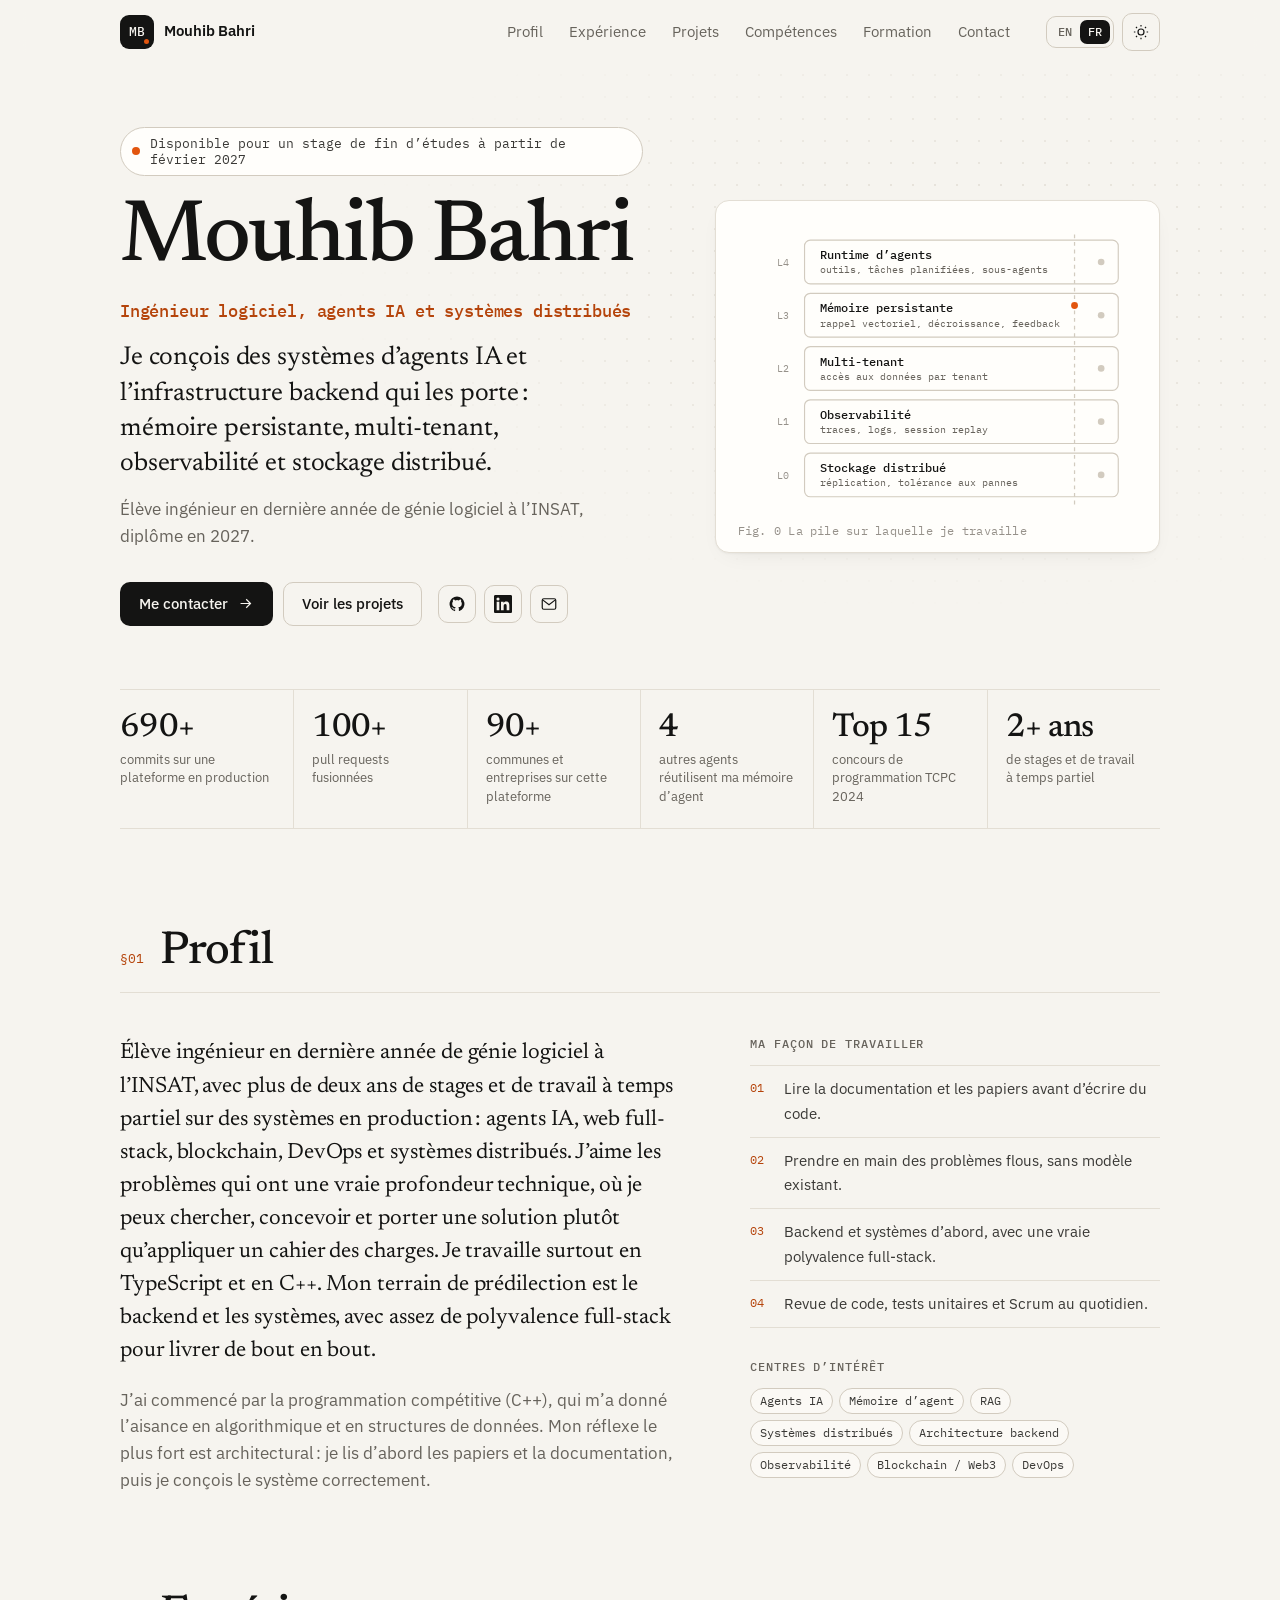
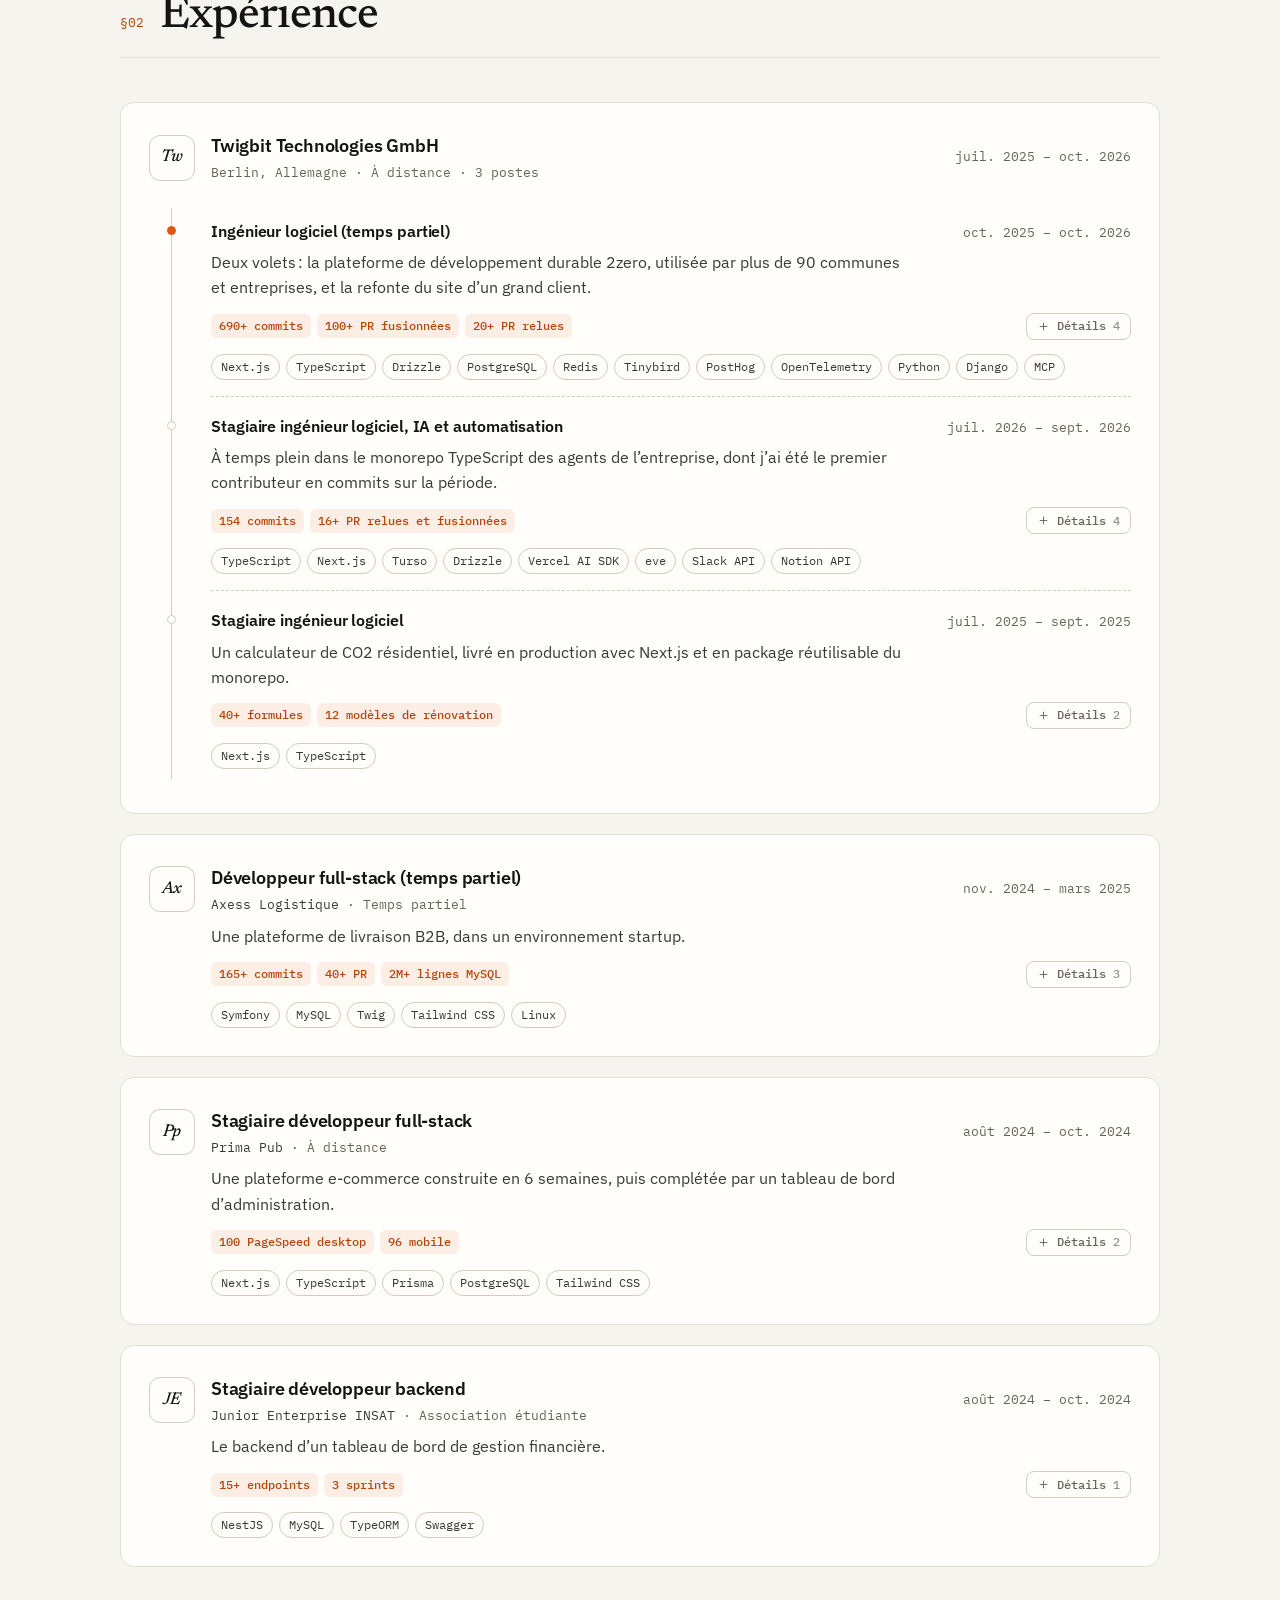
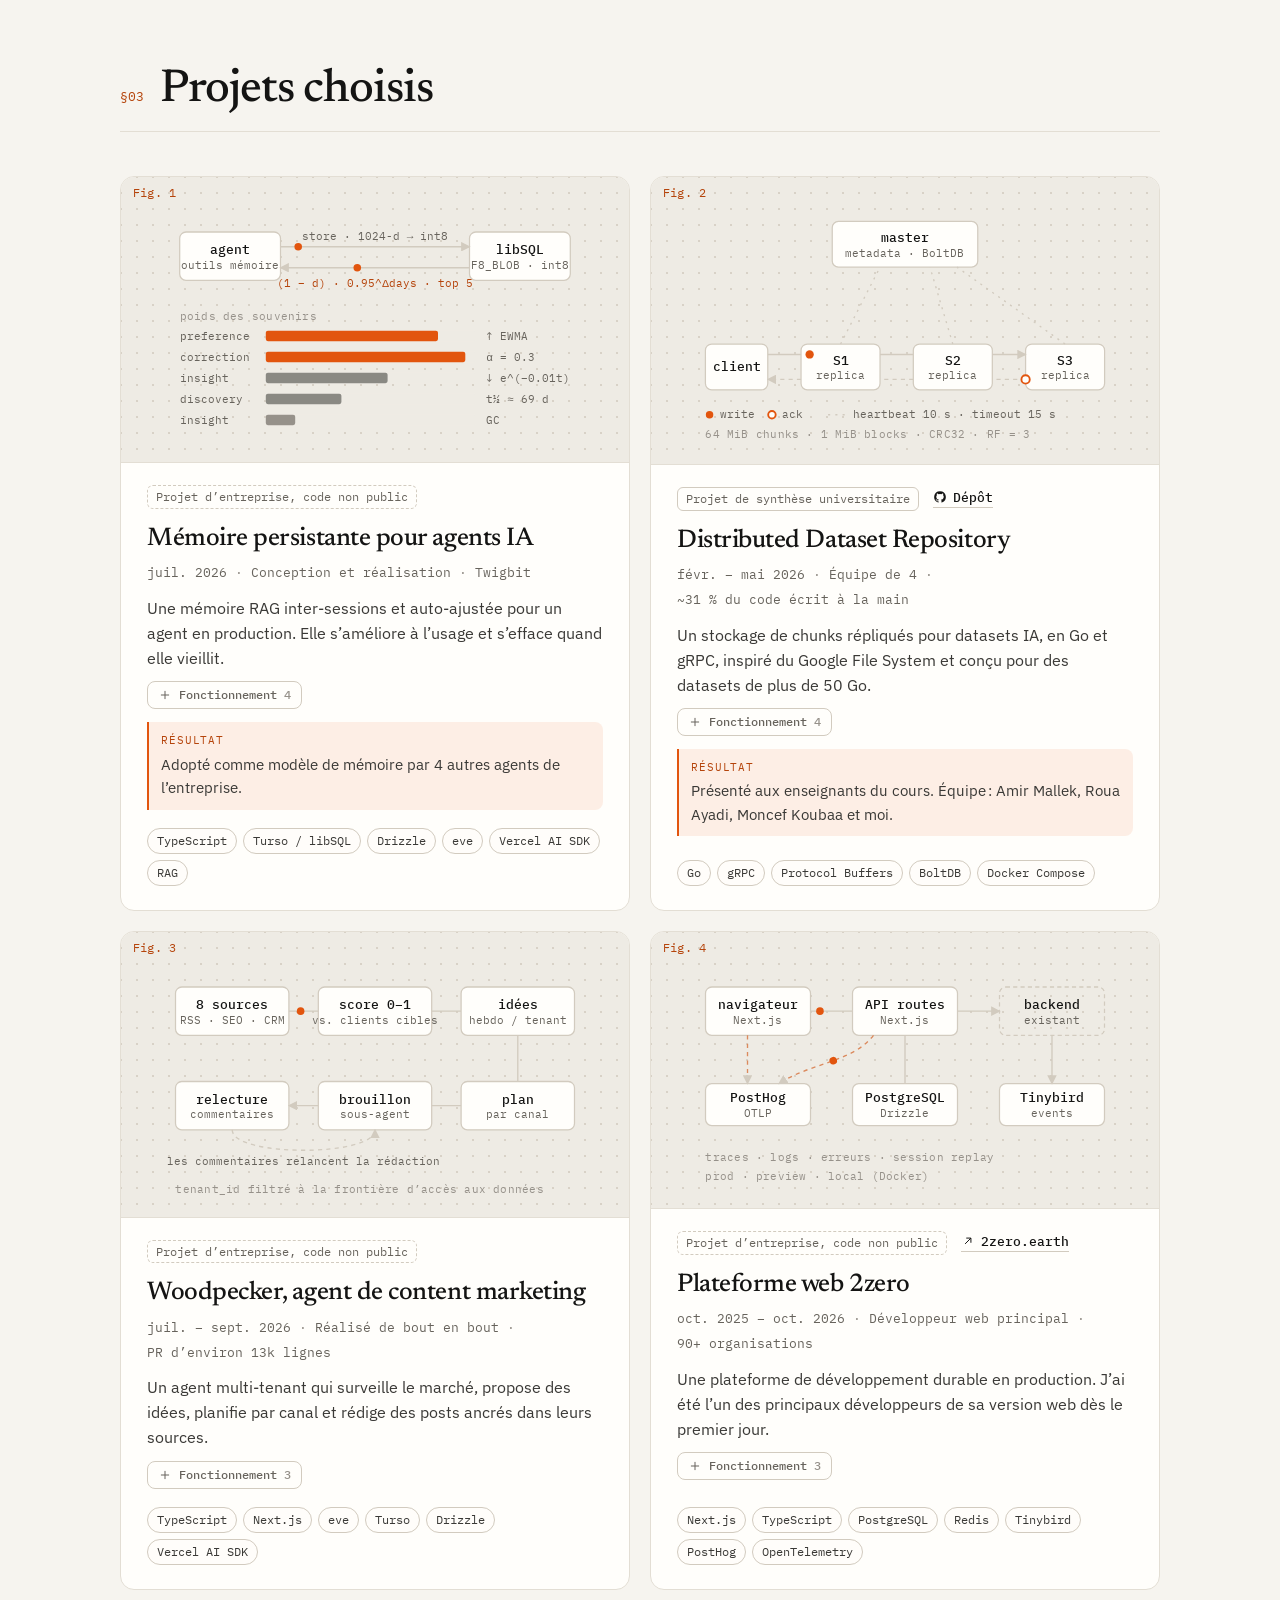
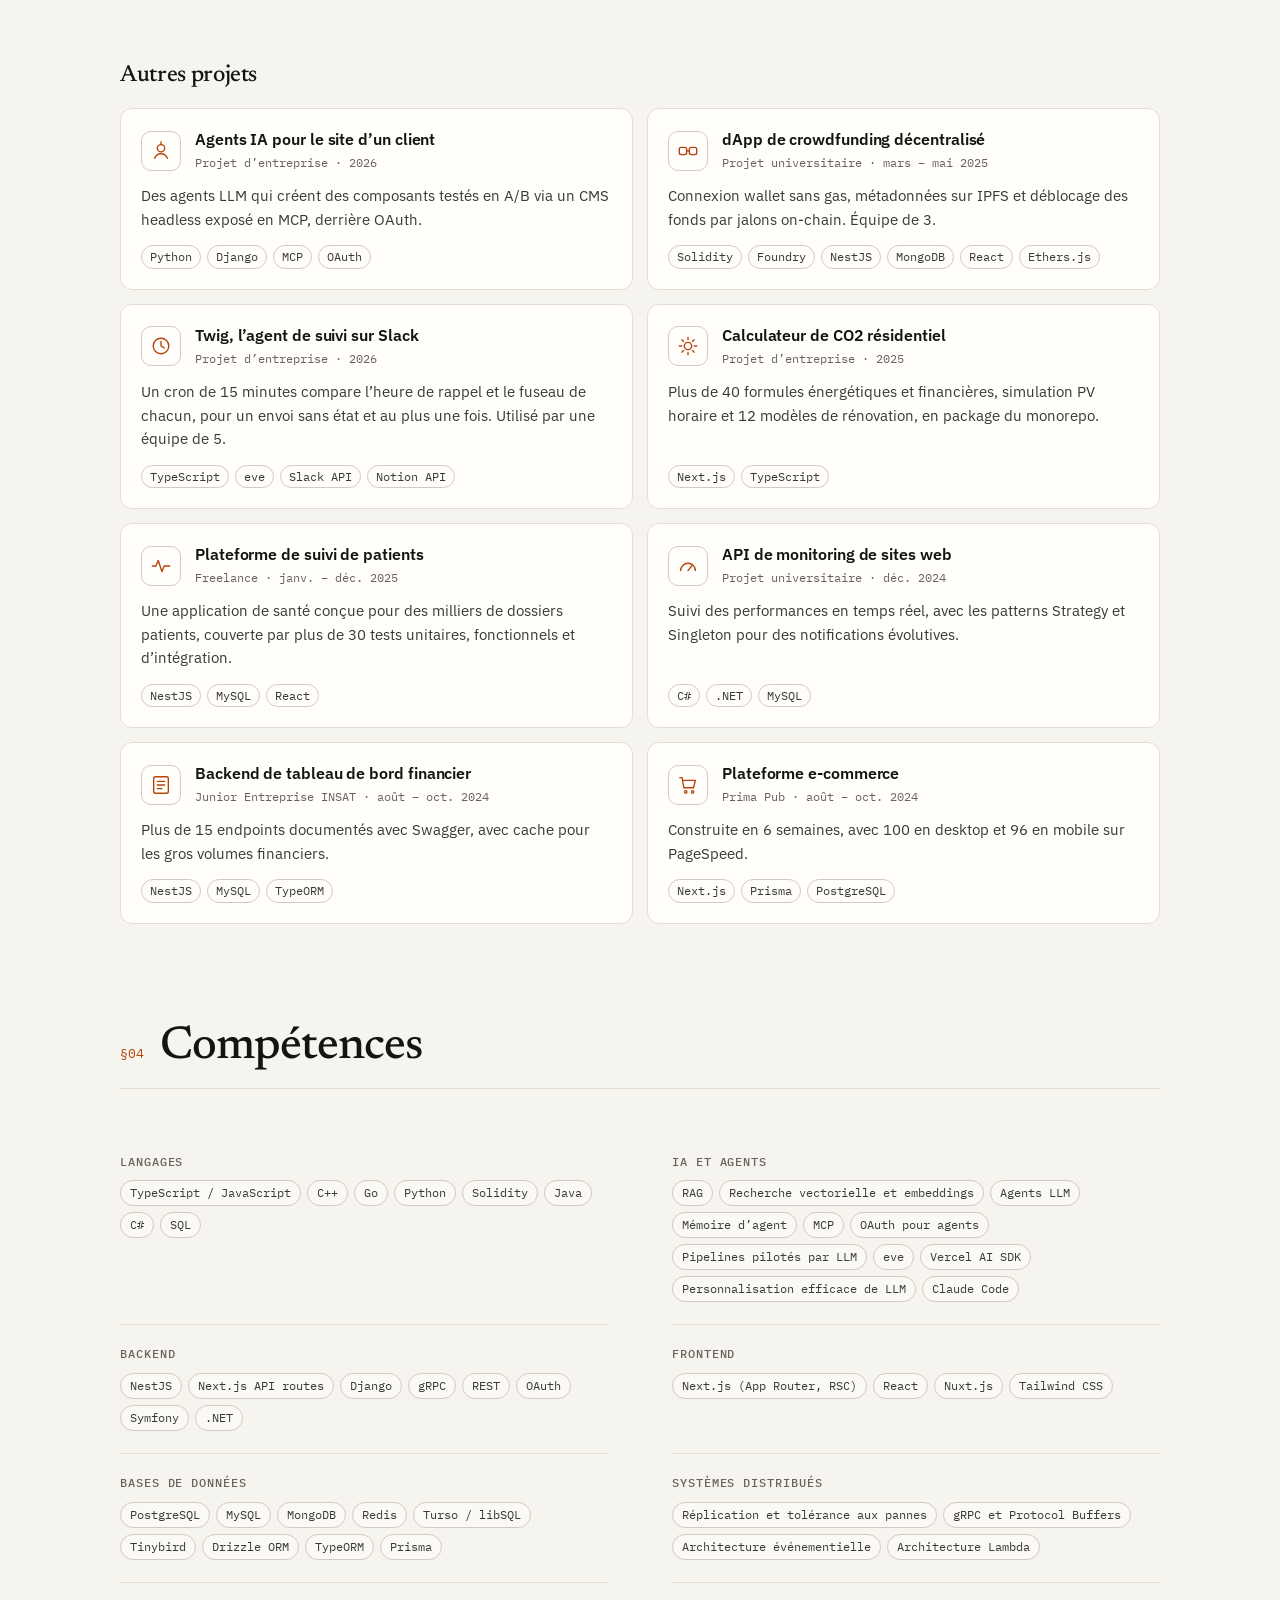
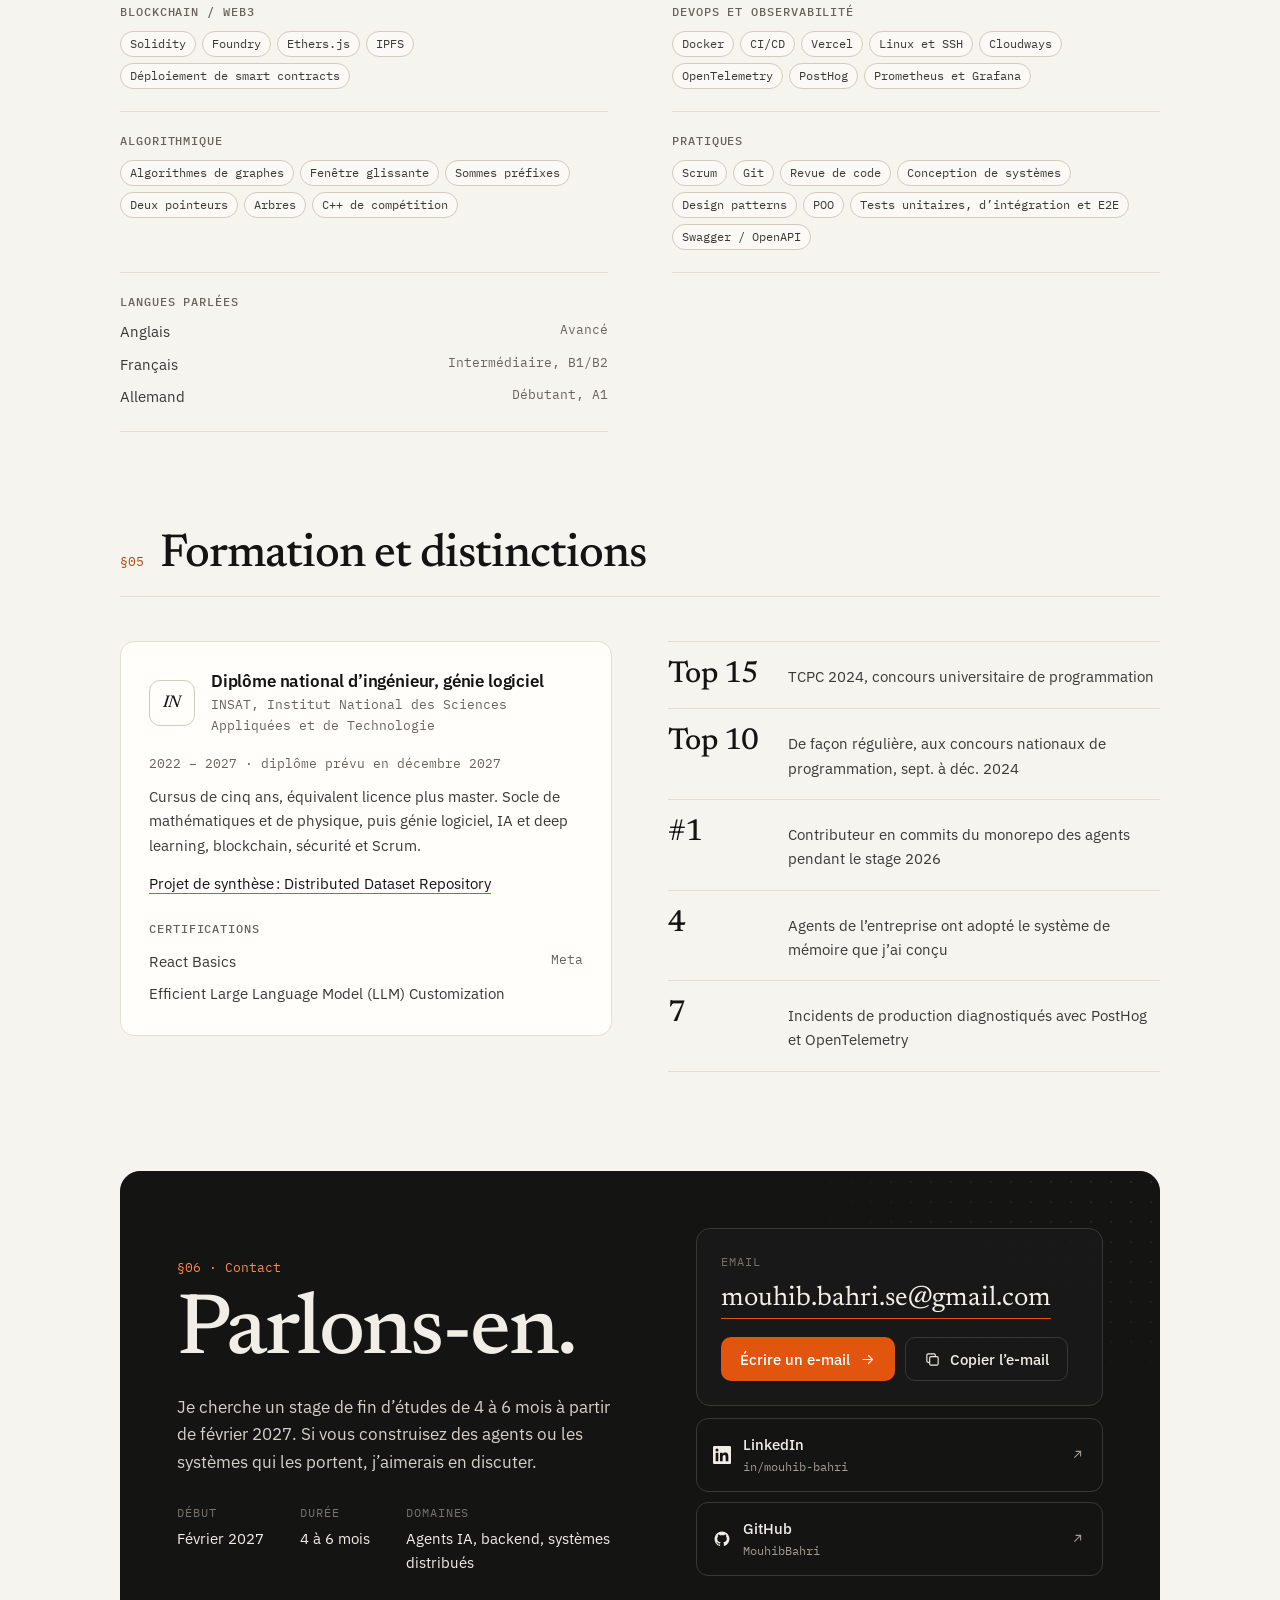
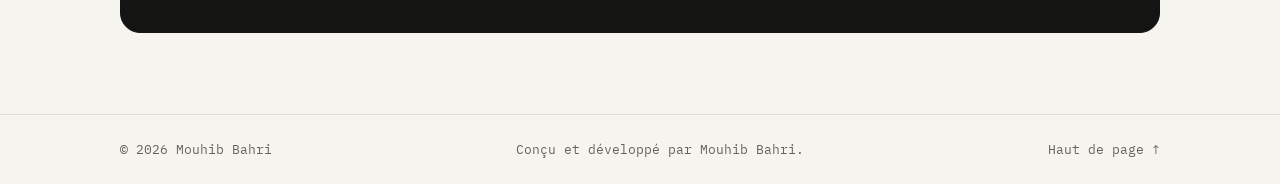
==== fr/index.html @ bc3b1f80 "Portfolio site: EN/FR, light/dark, project figures Co-Authored-By: Claude Opus 5.5 <noreply@anthropi" ====
<!doctype html>
<html lang="fr" data-theme="light">
<head>
<meta charset="utf-8">
<meta name="viewport" content="width=device-width, initial-scale=1">
<title>Mouhib Bahri | Ingénieur logiciel, agents IA et systèmes distribués</title>
<meta name="description" content="Ingénieur logiciel : je conçois des systèmes d’agents IA et l’infrastructure backend qui les porte, mémoire persistante, multi-tenant, observabilité et stockage distribué.">
<meta name="author" content="Mouhib Bahri">
<link rel="canonical" href="https://mouhibbahri.github.io/fr/">
<link rel="alternate" hreflang="en" href="https://mouhibbahri.github.io/">
<link rel="alternate" hreflang="fr" href="https://mouhibbahri.github.io/fr/">
<link rel="alternate" hreflang="x-default" href="https://mouhibbahri.github.io/">
<meta property="og:type" content="website">
<meta property="og:title" content="Mouhib Bahri | Ingénieur logiciel, agents IA et systèmes distribués">
<meta property="og:description" content="Ingénieur logiciel : je conçois des systèmes d’agents IA et l’infrastructure backend qui les porte, mémoire persistante, multi-tenant, observabilité et stockage distribué.">
<meta property="og:url" content="https://mouhibbahri.github.io/fr/">
<meta property="og:image" content="https://mouhibbahri.github.io/assets/img/og.png">
<meta property="og:locale" content="fr_FR">
<meta name="twitter:card" content="summary_large_image">
<meta name="theme-color" content="#f6f4ef" media="(prefers-color-scheme: light)">
<meta name="theme-color" content="#0e0e0d" media="(prefers-color-scheme: dark)">
<link rel="icon" href="../assets/img/favicon.svg" type="image/svg+xml">
<link rel="preload" href="../assets/fonts/newsreader-latin-wght-normal.woff2" as="font" type="font/woff2" crossorigin>
<link rel="preload" href="../assets/fonts/ibm-plex-sans-latin-wght-normal.woff2" as="font" type="font/woff2" crossorigin>
<script>
(function(){var d=document.documentElement,s=null;d.classList.add("js");try{s=localStorage.getItem("theme")}catch(e){}
d.dataset.theme=s||(matchMedia("(prefers-color-scheme: dark)").matches?"dark":"light");
var p=new URLSearchParams(location.search).get("palette");if(p)d.dataset.palette=p;

})();
</script>
<link rel="stylesheet" href="../assets/css/site.css">
<script type="application/ld+json">{"@context":"https://schema.org","@type":"Person","name":"Mouhib Bahri","jobTitle":"Ingénieur logiciel","url":"https://mouhibbahri.github.io/fr/","email":"mailto:mouhib.bahri.se@gmail.com","sameAs":["https://github.com/MouhibBahri","https://www.linkedin.com/in/mouhib-bahri"],"alumniOf":{"@type":"CollegeOrUniversity","name":"INSAT"}}</script>
</head>
<body>
<a class="skip" href="#main">Aller au contenu</a>
<div class="progress" aria-hidden="true"><span></span></div>
<header class="top">
  <div class="wrap top-in">
    <a class="brand" href="#top" aria-label="Mouhib Bahri"><span class="brand-mark">MB</span><span class="brand-name">Mouhib Bahri</span></a>
    <nav class="nav" aria-label="Navigation principale"><a href="#about" data-nav="about">Profil</a><a href="#experience" data-nav="experience">Expérience</a><a href="#projects" data-nav="projects">Projets</a><a href="#skills" data-nav="skills">Compétences</a><a href="#education" data-nav="education">Formation</a><a href="#contact" data-nav="contact">Contact</a></nav>
    <div class="controls">
      <div class="lang" role="group" aria-label="Langue">
        <a href="../"  data-lang="en" hreflang="en" lang="en">EN</a>
        <a href="./" aria-current="true" data-lang="fr" hreflang="fr" lang="fr">FR</a>
      </div>
      <button class="icon-btn theme" type="button" aria-label="Basculer entre thème clair et sombre"><svg viewBox="0 0 24 24" aria-hidden="true" fill="none" stroke="currentColor" stroke-width="1.6" class="i-sun"><circle cx="12" cy="12" r="4"/><path d="M12 2.5v2M12 19.5v2M2.5 12h2M19.5 12h2M5.3 5.3l1.4 1.4M17.3 17.3l1.4 1.4M5.3 18.7l1.4-1.4M17.3 6.7l1.4-1.4"/></svg><svg viewBox="0 0 24 24" aria-hidden="true" fill="none" stroke="currentColor" stroke-width="1.6" class="i-moon"><path d="M20 14.5A8 8 0 0 1 9.5 4a8 8 0 1 0 10.5 10.5z"/></svg></button>
      <button class="icon-btn menu-btn" type="button" aria-label="Menu" aria-expanded="false" aria-controls="sheet"><svg viewBox="0 0 24 24" aria-hidden="true" fill="none" stroke="currentColor" stroke-width="1.7"><path d="M4 8h16M4 16h16"/></svg></button>
    </div>
  </div>
  <nav class="sheet" id="sheet" aria-label="Navigation mobile" hidden><a href="#about" data-nav="about"><span>01</span>Profil</a><a href="#experience" data-nav="experience"><span>02</span>Expérience</a><a href="#projects" data-nav="projects"><span>03</span>Projets</a><a href="#skills" data-nav="skills"><span>04</span>Compétences</a><a href="#education" data-nav="education"><span>05</span>Formation</a><a href="#contact" data-nav="contact"><span>06</span>Contact</a></nav>
</header>
<nav class="rail" aria-label="Sections"><a href="#about" data-nav="about"><span>01</span>Profil</a><a href="#experience" data-nav="experience"><span>02</span>Expérience</a><a href="#projects" data-nav="projects"><span>03</span>Projets</a><a href="#skills" data-nav="skills"><span>04</span>Compétences</a><a href="#education" data-nav="education"><span>05</span>Formation</a><a href="#contact" data-nav="contact"><span>06</span>Contact</a></nav>
<main id="main">

  <section class="hero" id="top" aria-labelledby="hero-name">
    <div class="hero-grid wrap">
      <div class="hero-copy">
        <p class="status"><span class="pulse" aria-hidden="true"></span>Disponible pour un stage de fin d’études à partir de février 2027</p>
        <h1 id="hero-name">Mouhib Bahri</h1>
        <p class="hero-role">Ingénieur logiciel, agents IA et systèmes distribués</p>
        <p class="hero-pitch">Je conçois des systèmes d’agents IA et l’infrastructure backend qui les porte : mémoire persistante, multi-tenant, observabilité et stockage distribué.</p>
        <p class="hero-sub">Élève ingénieur en dernière année de génie logiciel à l’INSAT, diplôme en 2027.</p>
        <div class="hero-actions">
          <a class="btn btn-primary" href="#contact">Me contacter<svg viewBox="0 0 24 24" aria-hidden="true" fill="none" stroke="currentColor" stroke-width="1.7"><path d="M5 12h14M13 6l6 6-6 6"/></svg></a>
          <a class="btn btn-ghost" href="#projects">Voir les projets</a>
          <span class="hero-social">
            <a class="icon-btn" href="https://github.com/MouhibBahri" target="_blank" rel="noopener" aria-label="GitHub"><svg viewBox="0 0 24 24" aria-hidden="true"><path fill="currentColor" d="M12 2a10 10 0 0 0-3.16 19.49c.5.09.68-.22.68-.48v-1.7c-2.78.6-3.37-1.34-3.37-1.34-.46-1.16-1.11-1.47-1.11-1.47-.91-.62.07-.6.07-.6 1 .07 1.53 1.03 1.53 1.03.9 1.52 2.34 1.08 2.91.83.09-.65.35-1.09.63-1.34-2.22-.25-4.55-1.11-4.55-4.94 0-1.09.39-1.98 1.03-2.68-.1-.25-.45-1.27.1-2.65 0 0 .84-.27 2.75 1.02a9.5 9.5 0 0 1 5 0c1.91-1.29 2.75-1.02 2.75-1.02.55 1.38.2 2.4.1 2.65.64.7 1.03 1.59 1.03 2.68 0 3.84-2.34 4.68-4.57 4.93.36.31.68.92.68 1.85v2.74c0 .27.18.58.69.48A10 10 0 0 0 12 2z"/></svg></a>
            <a class="icon-btn" href="https://www.linkedin.com/in/mouhib-bahri" target="_blank" rel="noopener" aria-label="LinkedIn"><svg viewBox="0 0 24 24" aria-hidden="true"><path fill="currentColor" d="M20.45 20.45h-3.56v-5.57c0-1.33-.02-3.04-1.85-3.04-1.85 0-2.14 1.45-2.14 2.94v5.67H9.34V9h3.42v1.56h.05c.48-.9 1.64-1.85 3.37-1.85 3.6 0 4.27 2.37 4.27 5.46v6.28zM5.34 7.43a2.06 2.06 0 1 1 0-4.13 2.06 2.06 0 0 1 0 4.13zM7.12 20.45H3.56V9h3.56v11.45zM22.22 0H1.77C.79 0 0 .77 0 1.73v20.54C0 23.23.79 24 1.77 24h20.45c.98 0 1.78-.77 1.78-1.73V1.73C24 .77 23.2 0 22.22 0z"/></svg></a>
            <a class="icon-btn" href="mailto:mouhib.bahri.se@gmail.com" aria-label="Email"><svg viewBox="0 0 24 24" aria-hidden="true" fill="none" stroke="currentColor" stroke-width="1.6"><rect x="3" y="5" width="18" height="14" rx="2"/><path d="m3.5 6.5 8.5 6.5 8.5-6.5"/></svg></a>
          </span>
        </div>
      </div>
      <figure class="hero-fig fig-card">
        <svg class="fx" viewBox="0 0 420 304" role="img" aria-label="Fig. 0  La pile sur laquelle je travaille" xmlns="http://www.w3.org/2000/svg"><defs><marker id="ah" viewBox="0 0 8 8" refX="7" refY="4" markerWidth="7" markerHeight="7" orient="auto-start-reverse"><path d="M0 0 8 4 0 8z" class="fx-arrowhead"/></marker></defs><g class="fx-layer" style="--i:0"><rect x="70" y="18" width="330" height="46" rx="6"/><text class="fx-idx" x="54" y="45" text-anchor="end">L4</text><text class="fx-label fx-left" x="86" y="38">Runtime d’agents</text><text class="fx-sub fx-left" x="86" y="53">outils, tâches planifiées, sous-agents</text><circle class="fx-led" cx="382" cy="41" r="3.5"/></g><g class="fx-layer" style="--i:1"><rect x="70" y="74" width="330" height="46" rx="6"/><text class="fx-idx" x="54" y="101" text-anchor="end">L3</text><text class="fx-label fx-left" x="86" y="94">Mémoire persistante</text><text class="fx-sub fx-left" x="86" y="109">rappel vectoriel, décroissance, feedback</text><circle class="fx-led" cx="382" cy="97" r="3.5"/></g><g class="fx-layer" style="--i:2"><rect x="70" y="130" width="330" height="46" rx="6"/><text class="fx-idx" x="54" y="157" text-anchor="end">L2</text><text class="fx-label fx-left" x="86" y="150">Multi-tenant</text><text class="fx-sub fx-left" x="86" y="165">accès aux données par tenant</text><circle class="fx-led" cx="382" cy="153" r="3.5"/></g><g class="fx-layer" style="--i:3"><rect x="70" y="186" width="330" height="46" rx="6"/><text class="fx-idx" x="54" y="213" text-anchor="end">L1</text><text class="fx-label fx-left" x="86" y="206">Observabilité</text><text class="fx-sub fx-left" x="86" y="221">traces, logs, session replay</text><circle class="fx-led" cx="382" cy="209" r="3.5"/></g><g class="fx-layer" style="--i:4"><rect x="70" y="242" width="330" height="46" rx="6"/><text class="fx-idx" x="54" y="269" text-anchor="end">L0</text><text class="fx-label fx-left" x="86" y="262">Stockage distribué</text><text class="fx-sub fx-left" x="86" y="277">réplication, tolérance aux pannes</text><circle class="fx-led" cx="382" cy="265" r="3.5"/></g><path id="hspine" d="M354 12 V 296" class="fx-wire fx-dash"/><circle r="3.6" class="fx-dot"><animateMotion dur="5s" begin="0s" repeatCount="indefinite" rotate="auto"><mpath href="#hspine"/></animateMotion></circle></svg>
        <figcaption>Fig. 0  La pile sur laquelle je travaille</figcaption>
      </figure>
    </div>
    <div class="wrap"><dl class="stats"><div class="stat"><dt>commits sur une plateforme en production</dt><dd>690+</dd></div><div class="stat"><dt>pull requests fusionnées</dt><dd>100+</dd></div><div class="stat"><dt>communes et entreprises sur cette plateforme</dt><dd>90+</dd></div><div class="stat"><dt>autres agents réutilisent ma mémoire d’agent</dt><dd>4</dd></div><div class="stat"><dt>concours de programmation TCPC 2024</dt><dd>Top 15</dd></div><div class="stat"><dt>de stages et de travail à temps partiel</dt><dd>2+ ans</dd></div></dl></div>
  </section>

  <section class="section" id="about" aria-labelledby="about-title">
    <div class="wrap">
      <header class="sec-head"><span class="sec-n">§01</span><h2 id="about-title">Profil</h2></header>
      <div class="about-grid">
        <div class="about-text reveal">
          <p class="lead">Élève ingénieur en dernière année de génie logiciel à l’INSAT, avec plus de deux ans de stages et de travail à temps partiel sur des systèmes en production : agents IA, web full-stack, blockchain, DevOps et systèmes distribués. J’aime les problèmes qui ont une vraie profondeur technique, où je peux chercher, concevoir et porter une solution plutôt qu’appliquer un cahier des charges. Je travaille surtout en TypeScript et en C++. Mon terrain de prédilection est le backend et les systèmes, avec assez de polyvalence full-stack pour livrer de bout en bout.</p>
          <p>J’ai commencé par la programmation compétitive (C++), qui m’a donné l’aisance en algorithmique et en structures de données. Mon réflexe le plus fort est architectural : je lis d’abord les papiers et la documentation, puis je conçois le système correctement.</p>
        </div>
        <aside class="about-side reveal">
          <h3 class="mini-title">Ma façon de travailler</h3>
          <ol class="work-list"><li><span>01</span>Lire la documentation et les papiers avant d’écrire du code.</li><li><span>02</span>Prendre en main des problèmes flous, sans modèle existant.</li><li><span>03</span>Backend et systèmes d’abord, avec une vraie polyvalence full-stack.</li><li><span>04</span>Revue de code, tests unitaires et Scrum au quotidien.</li></ol>
          <h3 class="mini-title">Centres d’intérêt</h3>
          <ul class="tags"><li>Agents IA</li><li>Mémoire d’agent</li><li>RAG</li><li>Systèmes distribués</li><li>Architecture backend</li><li>Observabilité</li><li>Blockchain / Web3</li><li>DevOps</li></ul>
        </aside>
      </div>
    </div>
  </section>

  <section class="section" id="experience" aria-labelledby="experience-title">
    <div class="wrap">
      <header class="sec-head"><span class="sec-n">§02</span><h2 id="experience-title">Expérience</h2></header>
      <div class="orgs">
        <article class="org reveal">
          <header class="org-head">
            <span class="logo" aria-hidden="true">Tw</span>
            <div class="org-id">
              <h3>Twigbit Technologies GmbH</h3>
              <p class="mono">Berlin, Allemagne · À distance · 3 postes</p>
            </div>
            <span class="mono org-span">juil. 2025 – oct. 2026</span>
          </header>
          <ol class="roles">
            <li class="role">
              <div class="role-head"><h4>Ingénieur logiciel (temps partiel)</h4><span class="mono dates">oct. 2025 – oct. 2026</span></div>
              
      <p class="role-sum">Deux volets : la plateforme de développement durable 2zero, utilisée par plus de 90 communes et entreprises, et la refonte du site d’un grand client.</p>
      <div class="role-row">
        <ul class="metrics"><li>690+ commits</li><li>100+ PR fusionnées</li><li>20+ PR relues</li></ul>
        <button class="toggle" type="button" aria-expanded="false" aria-controls="hl-fr-1" hidden><svg viewBox="0 0 24 24" aria-hidden="true" fill="none" stroke="currentColor" stroke-width="1.7" class="i-plus"><path d="M12 5v14M5 12h14"/></svg><span>Détails</span><span class="count">4</span></button>
      </div>
      <ul class="points" id="hl-fr-1"><li>Développé plus de 10 pages et 50 fonctionnalités de l’application web 2zero, de l’interface aux routes API Next.js qui adaptent le backend existant.</li><li>Conçu l’authentification OTP : jetons d’accès et de rafraîchissement, vérification d’e-mail, limitation de débit sur Redis.</li><li>Mené l’intégration PostHog et OpenTelemetry, puis diagnostiqué 7 incidents de production grâce aux traces et au session replay.</li><li>Dans l’équipe de refonte, développé des agents LLM qui permettent au marketing du client de créer des composants à partir d’un prompt, via un CMS headless exposé en MCP avec OAuth.</li></ul>
      <ul class="tags"><li>Next.js</li><li>TypeScript</li><li>Drizzle</li><li>PostgreSQL</li><li>Redis</li><li>Tinybird</li><li>PostHog</li><li>OpenTelemetry</li><li>Python</li><li>Django</li><li>MCP</li></ul>
            </li>
            <li class="role">
              <div class="role-head"><h4>Stagiaire ingénieur logiciel, IA et automatisation</h4><span class="mono dates">juil. 2026 – sept. 2026</span></div>
              
      <p class="role-sum">À temps plein dans le monorepo TypeScript des agents de l’entreprise, dont j’ai été le premier contributeur en commits sur la période.</p>
      <div class="role-row">
        <ul class="metrics"><li>154 commits</li><li>16+ PR relues et fusionnées</li></ul>
        <button class="toggle" type="button" aria-expanded="false" aria-controls="hl-fr-2" hidden><svg viewBox="0 0 24 24" aria-hidden="true" fill="none" stroke="currentColor" stroke-width="1.7" class="i-plus"><path d="M12 5v14M5 12h14"/></svg><span>Détails</span><span class="count">4</span></button>
      </div>
      <ul class="points" id="hl-fr-2"><li>Conçu le système de mémoire persistante des agents, adopté ensuite par 4 autres agents.</li><li>Développé Woodpecker, un agent multi-tenant de content marketing, à partir d’un dossier vide.</li><li>Livré Twig, un agent Slack qui collecte le compte rendu quotidien de chaque membre de l’équipe dans Notion.</li><li>Développé des packages partagés : connexion par OTP e-mail avec Argon2id, e-mails transactionnels, type de colonne vectorielle.</li></ul>
      <ul class="tags"><li>TypeScript</li><li>Next.js</li><li>Turso</li><li>Drizzle</li><li>Vercel AI SDK</li><li>eve</li><li>Slack API</li><li>Notion API</li></ul>
            </li>
            <li class="role">
              <div class="role-head"><h4>Stagiaire ingénieur logiciel</h4><span class="mono dates">juil. 2025 – sept. 2025</span></div>
              
      <p class="role-sum">Un calculateur de CO2 résidentiel, livré en production avec Next.js et en package réutilisable du monorepo.</p>
      <div class="role-row">
        <ul class="metrics"><li>40+ formules</li><li>12 modèles de rénovation</li></ul>
        <button class="toggle" type="button" aria-expanded="false" aria-controls="hl-fr-3" hidden><svg viewBox="0 0 24 24" aria-hidden="true" fill="none" stroke="currentColor" stroke-width="1.7" class="i-plus"><path d="M12 5v14M5 12h14"/></svg><span>Détails</span><span class="count">2</span></button>
      </div>
      <ul class="points" id="hl-fr-3"><li>Recherché et modélisé des formules énergétiques et financières : dimensionnement CVC, simulation PV horaire sur données PVGIS, ROI et retour sur investissement.</li><li>Construit des modèles de rénovation avec analyse coûts-bénéfices et plans d’amortissement, des panneaux solaires à l’isolation.</li></ul>
      <ul class="tags"><li>Next.js</li><li>TypeScript</li></ul>
            </li></ol>
        </article>
        <article class="org single reveal">
          <header class="org-head">
            <span class="logo" aria-hidden="true">Ax</span>
            <div class="org-id">
              <h3>Développeur full-stack (temps partiel)</h3>
              <p class="mono"><span class="org-name">Axess Logistique</span> · Temps partiel</p>
            </div>
            <span class="mono org-span">nov. 2024 – mars 2025</span>
          </header>
          <div class="single-body">
      <p class="role-sum">Une plateforme de livraison B2B, dans un environnement startup.</p>
      <div class="role-row">
        <ul class="metrics"><li>165+ commits</li><li>40+ PR</li><li>2M+ lignes MySQL</li></ul>
        <button class="toggle" type="button" aria-expanded="false" aria-controls="hl-fr-4" hidden><svg viewBox="0 0 24 24" aria-hidden="true" fill="none" stroke="currentColor" stroke-width="1.7" class="i-plus"><path d="M12 5v14M5 12h14"/></svg><span>Détails</span><span class="count">3</span></button>
      </div>
      <ul class="points" id="hl-fr-4"><li>Refactoré du code Symfony historique pour les performances et administré les bases MySQL.</li><li>Travaillé directement avec plus de 10 utilisateurs métier, des chefs à la finance, sur les besoins et les correctifs.</li><li>Maintenu les serveurs Cloudways en SSH, avec un serveur de test avant chaque mise en production.</li></ul>
      <ul class="tags"><li>Symfony</li><li>MySQL</li><li>Twig</li><li>Tailwind CSS</li><li>Linux</li></ul></div>
        </article>
        <article class="org single reveal">
          <header class="org-head">
            <span class="logo" aria-hidden="true">Pp</span>
            <div class="org-id">
              <h3>Stagiaire développeur full-stack</h3>
              <p class="mono"><span class="org-name">Prima Pub</span> · À distance</p>
            </div>
            <span class="mono org-span">août 2024 – oct. 2024</span>
          </header>
          <div class="single-body">
      <p class="role-sum">Une plateforme e-commerce construite en 6 semaines, puis complétée par un tableau de bord d’administration.</p>
      <div class="role-row">
        <ul class="metrics"><li>100 PageSpeed desktop</li><li>96 mobile</li></ul>
        <button class="toggle" type="button" aria-expanded="false" aria-controls="hl-fr-5" hidden><svg viewBox="0 0 24 24" aria-hidden="true" fill="none" stroke="currentColor" stroke-width="1.7" class="i-plus"><path d="M12 5v14M5 12h14"/></svg><span>Détails</span><span class="count">2</span></button>
      </div>
      <ul class="points" id="hl-fr-5"><li>Rendu serveur et génération statique incrémentale : 92 en SEO, 92 en accessibilité, 100 en bonnes pratiques.</li><li>NextAuth.js avec contrôle d’accès par rôle basé sur JWT.</li></ul>
      <ul class="tags"><li>Next.js</li><li>TypeScript</li><li>Prisma</li><li>PostgreSQL</li><li>Tailwind CSS</li></ul></div>
        </article>
        <article class="org single reveal">
          <header class="org-head">
            <span class="logo" aria-hidden="true">JE</span>
            <div class="org-id">
              <h3>Stagiaire développeur backend</h3>
              <p class="mono"><span class="org-name">Junior Enterprise INSAT</span> · Association étudiante</p>
            </div>
            <span class="mono org-span">août 2024 – oct. 2024</span>
          </header>
          <div class="single-body">
      <p class="role-sum">Le backend d’un tableau de bord de gestion financière.</p>
      <div class="role-row">
        <ul class="metrics"><li>15+ endpoints</li><li>3 sprints</li></ul>
        <button class="toggle" type="button" aria-expanded="false" aria-controls="hl-fr-6" hidden><svg viewBox="0 0 24 24" aria-hidden="true" fill="none" stroke="currentColor" stroke-width="1.7" class="i-plus"><path d="M12 5v14M5 12h14"/></svg><span>Détails</span><span class="count">1</span></button>
      </div>
      <ul class="points" id="hl-fr-6"><li>Conçu l’API avec DTO et validation, documentée avec Swagger, avec mise en cache des gros volumes financiers.</li></ul>
      <ul class="tags"><li>NestJS</li><li>MySQL</li><li>TypeORM</li><li>Swagger</li></ul></div>
        </article></div>
    </div>
  </section>

  <section class="section" id="projects" aria-labelledby="projects-title">
    <div class="wrap">
      <header class="sec-head"><span class="sec-n">§03</span><h2 id="projects-title">Projets choisis</h2></header>
      <div class="cards">
    <article class="card reveal" id="p-memory">
      <figure class="card-fig">
        <svg class="fx" viewBox="0 0 400 222" role="img" aria-label="Mémoire persistante pour agents IA" xmlns="http://www.w3.org/2000/svg"><defs><marker id="ah" viewBox="0 0 8 8" refX="7" refY="4" markerWidth="7" markerHeight="7" orient="auto-start-reverse"><path d="M0 0 8 4 0 8z" class="fx-arrowhead"/></marker></defs><g class="fx-node "><rect x="14" y="20" width="96" height="46" rx="6"/><text class="fx-label" x="62" y="41" text-anchor="middle">agent</text><text class="fx-sub" x="62" y="55" text-anchor="middle">outils mémoire</text></g><g class="fx-node "><rect x="290" y="20" width="96" height="46" rx="6"/><text class="fx-label" x="338" y="41" text-anchor="middle">libSQL</text><text class="fx-sub" x="338" y="55" text-anchor="middle">F8_BLOB · int8</text></g><path id="mw" d="M110 34 H290" class="fx-wire" marker-end="url(#ah)"/><text class="fx-sub" x="200" y="28" text-anchor="middle">store · 1024-d → int8</text><path id="mr" d="M290 54 H110" class="fx-wire" marker-end="url(#ah)"/><text class="fx-sub fx-accent-text" x="200" y="72" text-anchor="middle">(1 − d) · 0.95^Δdays · top 5</text><circle r="3.6" class="fx-dot"><animateMotion dur="3.2s" begin="0s" repeatCount="indefinite" rotate="auto"><mpath href="#mw"/></animateMotion></circle><circle r="3.6" class="fx-dot"><animateMotion dur="3.2s" begin="-1.6s" repeatCount="indefinite" rotate="auto"><mpath href="#mr"/></animateMotion></circle><text class="fx-cap" x="14" y="104">poids des souvenirs</text><text class="fx-sub fx-left" x="14" y="123">preference</text><rect class="fx-track" x="96" y="114" width="200" height="10" rx="2"/><rect class="fx-bar fx-bar-up" x="96" y="114" width="164" height="10" rx="2"/><text class="fx-sub fx-left" x="14" y="143">correction</text><rect class="fx-track" x="96" y="134" width="200" height="10" rx="2"/><rect class="fx-bar fx-bar-up" x="96" y="134" width="190" height="10" rx="2"/><text class="fx-sub fx-left" x="14" y="163">insight</text><rect class="fx-track" x="96" y="154" width="200" height="10" rx="2"/><rect class="fx-bar fx-bar-down" x="96" y="154" width="115.99999999999999" height="10" rx="2"/><text class="fx-sub fx-left" x="14" y="183">discovery</text><rect class="fx-track" x="96" y="174" width="200" height="10" rx="2"/><rect class="fx-bar fx-bar-down" x="96" y="174" width="72" height="10" rx="2"/><text class="fx-sub fx-left" x="14" y="203">insight</text><rect class="fx-track" x="96" y="194" width="200" height="10" rx="2"/><rect class="fx-bar fx-bar-gc" x="96" y="194" width="28.000000000000004" height="10" rx="2"/><text class="fx-sub fx-left" x="306" y="123">↑ EWMA</text><text class="fx-sub fx-left" x="306" y="143">α = 0.3</text><text class="fx-sub fx-left" x="306" y="163">↓ e^(−0.01t)</text><text class="fx-sub fx-left" x="306" y="183">t½ ≈ 69 d</text><text class="fx-sub fx-left" x="306" y="203">GC</text></svg>
        <figcaption><span>Fig. 1</span></figcaption>
      </figure>
      <div class="card-body">
        <div class="card-top">
          <span class="badge">Projet d’entreprise, code non public</span>
          
        </div>
        <h3>Mémoire persistante pour agents IA</h3>
        <p class="meta mono">juil. 2026<span aria-hidden="true">·</span>Conception et réalisation<span aria-hidden="true">·</span>Twigbit</p>
        <p class="card-line">Une mémoire RAG inter-sessions et auto-ajustée pour un agent en production. Elle s’améliore à l’usage et s’efface quand elle vieillit.</p>
        <details class="more">
          <summary><svg viewBox="0 0 24 24" aria-hidden="true" fill="none" stroke="currentColor" stroke-width="1.7" class="i-plus"><path d="M12 5v14M5 12h14"/></svg><span>Fonctionnement</span><span class="count">4</span></summary>
          <ul class="points"><li>Embeddings de 1024 dimensions, quantifiés en int8 dans des colonnes libSQL F8_BLOB via un type Drizzle sur mesure.</li><li>Classement par (1 − d) × 0,95^jours, plus injection automatique des meilleurs souvenirs en début de session.</li><li>Poids ajustés par le feedback de l’agent (EWMA, α = 0,3) et décroissance nocturne, demi-vie d’environ 69 jours.</li><li>Nettoyage nocturne, et les souvenirs rappelés sont traités comme des données, jamais comme des commandes.</li></ul>
        </details>
        <p class="result"><span class="mono">Résultat</span>Adopté comme modèle de mémoire par 4 autres agents de l’entreprise.</p>
        <ul class="tags"><li>TypeScript</li><li>Turso / libSQL</li><li>Drizzle</li><li>eve</li><li>Vercel AI SDK</li><li>RAG</li></ul>
      </div>
    </article>
    <article class="card reveal" id="p-ddr">
      <figure class="card-fig">
        <svg class="fx" viewBox="0 0 404 226" role="img" aria-label="Distributed Dataset Repository" xmlns="http://www.w3.org/2000/svg"><defs><marker id="ah" viewBox="0 0 8 8" refX="7" refY="4" markerWidth="7" markerHeight="7" orient="auto-start-reverse"><path d="M0 0 8 4 0 8z" class="fx-arrowhead"/></marker></defs><g class="fx-node "><rect x="132" y="10" width="140" height="44" rx="6"/><text class="fx-label" x="202" y="30" text-anchor="middle">master</text><text class="fx-sub" x="202" y="44" text-anchor="middle">metadata · BoltDB</text></g><g class="fx-node "><rect x="10" y="128" width="60" height="44" rx="6"/><text class="fx-label" x="40" y="154" text-anchor="middle">client</text></g><g class="fx-node "><rect x="102" y="128" width="76" height="44" rx="6"/><text class="fx-label" x="140" y="148" text-anchor="middle">S1</text><text class="fx-sub" x="140" y="162" text-anchor="middle">replica</text></g><g class="fx-node "><rect x="210" y="128" width="76" height="44" rx="6"/><text class="fx-label" x="248" y="148" text-anchor="middle">S2</text><text class="fx-sub" x="248" y="162" text-anchor="middle">replica</text></g><g class="fx-node fx-tail"><rect x="318" y="128" width="76" height="44" rx="6"/><text class="fx-label" x="356" y="148" text-anchor="middle">S3</text><text class="fx-sub" x="356" y="162" text-anchor="middle">replica</text></g><path id="cw" d="M70 138 H102 M178 138 H210 M286 138 H318" class="fx-wire" marker-end="url(#ah)"/><path id="ca" d="M318 162 H286 M210 162 H178 M102 162 H70" class="fx-wire fx-dash" marker-end="url(#ah)"/><path id="cwp" d="M70 138 H318" fill="none" stroke="none"/><path id="cap" d="M318 162 H70" fill="none" stroke="none"/><path d="M140 128 L178 54 M248 128 L226 54 M356 128 L252 54" class="fx-wire fx-hb"/><circle cx="14" cy="196" r="3.6" class="fx-dot"/><text class="fx-sub fx-left" x="24" y="199">write</text><circle cx="74" cy="196" r="3.6" class="fx-dot fx-ack"/><text class="fx-sub fx-left" x="84" y="199">ack</text><path d="M128 196 h18" class="fx-wire fx-hb"/><text class="fx-sub fx-left" x="152" y="199">heartbeat 10 s · timeout 15 s</text><text class="fx-cap" x="10" y="218">64 MiB chunks · 1 MiB blocks · CRC32 · RF = 3</text><circle r="4" class="fx-dot"><animateMotion dur="4.4s" repeatCount="indefinite" keyPoints="0;1;1" keyTimes="0;0.42;1" calcMode="linear"><mpath href="#cwp"/></animateMotion><animate attributeName="opacity" values="1;1;0;0" keyTimes="0;0.42;0.43;1" dur="4.4s" repeatCount="indefinite"/></circle><circle r="4" class="fx-dot fx-ack"><animateMotion dur="4.4s" repeatCount="indefinite" keyPoints="0;0;1;1" keyTimes="0;0.5;0.92;1" calcMode="linear"><mpath href="#cap"/></animateMotion><animate attributeName="opacity" values="0;0;1;1;0" keyTimes="0;0.49;0.5;0.92;0.93" dur="4.4s" repeatCount="indefinite"/></circle><text class="fx-sub fx-accent-text fx-fsync" x="356" y="190" text-anchor="middle">fsync · seal<animate attributeName="opacity" values="0;0;1;1;0;0" keyTimes="0;0.4;0.43;0.55;0.6;1" dur="4.4s" repeatCount="indefinite"/></text></svg>
        <figcaption><span>Fig. 2</span></figcaption>
      </figure>
      <div class="card-body">
        <div class="card-top">
          <span class="badge badge-open">Projet de synthèse universitaire</span>
          <a class="link" href="https://github.com/Amir-Mallek/Distributed-Dataset-Repository" target="_blank" rel="noopener"><svg viewBox="0 0 24 24" aria-hidden="true"><path fill="currentColor" d="M12 2a10 10 0 0 0-3.16 19.49c.5.09.68-.22.68-.48v-1.7c-2.78.6-3.37-1.34-3.37-1.34-.46-1.16-1.11-1.47-1.11-1.47-.91-.62.07-.6.07-.6 1 .07 1.53 1.03 1.53 1.03.9 1.52 2.34 1.08 2.91.83.09-.65.35-1.09.63-1.34-2.22-.25-4.55-1.11-4.55-4.94 0-1.09.39-1.98 1.03-2.68-.1-.25-.45-1.27.1-2.65 0 0 .84-.27 2.75 1.02a9.5 9.5 0 0 1 5 0c1.91-1.29 2.75-1.02 2.75-1.02.55 1.38.2 2.4.1 2.65.64.7 1.03 1.59 1.03 2.68 0 3.84-2.34 4.68-4.57 4.93.36.31.68.92.68 1.85v2.74c0 .27.18.58.69.48A10 10 0 0 0 12 2z"/></svg>Dépôt</a>
        </div>
        <h3>Distributed Dataset Repository</h3>
        <p class="meta mono">févr. – mai 2026<span aria-hidden="true">·</span>Équipe de 4<span aria-hidden="true">·</span>~31 % du code écrit à la main</p>
        <p class="card-line">Un stockage de chunks répliqués pour datasets IA, en Go et gRPC, inspiré du Google File System et conçu pour des datasets de plus de 50 Go.</p>
        <details class="more">
          <summary><svg viewBox="0 0 24 24" aria-hidden="true" fill="none" stroke="currentColor" stroke-width="1.7" class="i-plus"><path d="M12 5v14M5 12h14"/></svg><span>Fonctionnement</span><span class="count">4</span></summary>
          <ul class="points"><li>Chunks de 64 Mio envoyés en blocs de 1 Mio vérifiés par CRC32, facteur de réplication 3 en chaîne.</li><li>J’ai réalisé la gestion des pannes du master : heartbeat toutes les 10 s, timeout de 15 s, re-réplication automatique.</li><li>Acquittements en chaîne : fsync, attente de l’aval, scellement, ack vers l’amont. Un ack client garantit que toutes les répliques sont persistées.</li><li>Une suite d’injection de pannes tue un nœud et corrompt un chunk dans Docker, puis vérifie le SHA-256 de la copie reconstruite.</li></ul>
        </details>
        <p class="result"><span class="mono">Résultat</span>Présenté aux enseignants du cours. Équipe : Amir Mallek, Roua Ayadi, Moncef Koubaa et moi.</p>
        <ul class="tags"><li>Go</li><li>gRPC</li><li>Protocol Buffers</li><li>BoltDB</li><li>Docker Compose</li></ul>
      </div>
    </article>
    <article class="card reveal" id="p-woodpecker">
      <figure class="card-fig">
        <svg class="fx" viewBox="0 0 400 222" role="img" aria-label="Woodpecker, agent de content marketing" xmlns="http://www.w3.org/2000/svg"><defs><marker id="ah" viewBox="0 0 8 8" refX="7" refY="4" markerWidth="7" markerHeight="7" orient="auto-start-reverse"><path d="M0 0 8 4 0 8z" class="fx-arrowhead"/></marker></defs><g class="fx-node "><rect x="10" y="20" width="108" height="46" rx="6"/><text class="fx-label" x="64" y="41" text-anchor="middle">8 sources</text><text class="fx-sub" x="64" y="55" text-anchor="middle">RSS · SEO · CRM</text></g><g class="fx-node "><rect x="146" y="20" width="108" height="46" rx="6"/><text class="fx-label" x="200" y="41" text-anchor="middle">score 0–1</text><text class="fx-sub" x="200" y="55" text-anchor="middle">vs. clients cibles</text></g><g class="fx-node "><rect x="282" y="20" width="108" height="46" rx="6"/><text class="fx-label" x="336" y="41" text-anchor="middle">idées</text><text class="fx-sub" x="336" y="55" text-anchor="middle">hebdo / tenant</text></g><g class="fx-node "><rect x="282" y="110" width="108" height="46" rx="6"/><text class="fx-label" x="336" y="131" text-anchor="middle">plan</text><text class="fx-sub" x="336" y="145" text-anchor="middle">par canal</text></g><g class="fx-node "><rect x="146" y="110" width="108" height="46" rx="6"/><text class="fx-label" x="200" y="131" text-anchor="middle">brouillon</text><text class="fx-sub" x="200" y="145" text-anchor="middle">sous-agent</text></g><g class="fx-node "><rect x="10" y="110" width="108" height="46" rx="6"/><text class="fx-label" x="64" y="131" text-anchor="middle">relecture</text><text class="fx-sub" x="64" y="145" text-anchor="middle">commentaires</text></g><path id="pp" d="M118 43 H146 M254 43 H282 M336 66 V110 M282 133 H254 M146 133 H118" class="fx-wire" marker-end="url(#ah)"/><path id="ppm" d="M118 43 H282 M336 66 V110 M282 133 H118" fill="none" stroke="none"/><path d="M64 156 C64 182 200 182 200 156" class="fx-wire fx-dash" marker-end="url(#ah)"/><text class="fx-sub" x="132" y="190" text-anchor="middle">les commentaires relancent la rédaction</text><circle r="3.6" class="fx-dot"><animateMotion dur="5s" repeatCount="indefinite"><mpath href="#ppm"/></animateMotion></circle><text class="fx-cap" x="10" y="216">tenant_id filtré à la frontière d’accès aux données</text></svg>
        <figcaption><span>Fig. 3</span></figcaption>
      </figure>
      <div class="card-body">
        <div class="card-top">
          <span class="badge">Projet d’entreprise, code non public</span>
          
        </div>
        <h3>Woodpecker, agent de content marketing</h3>
        <p class="meta mono">juil. – sept. 2026<span aria-hidden="true">·</span>Réalisé de bout en bout<span aria-hidden="true">·</span>PR d’environ 13k lignes</p>
        <p class="card-line">Un agent multi-tenant qui surveille le marché, propose des idées, planifie par canal et rédige des posts ancrés dans leurs sources.</p>
        <details class="more">
          <summary><svg viewBox="0 0 24 24" aria-hidden="true" fill="none" stroke="currentColor" stroke-width="1.7" class="i-plus"><path d="M12 5v14M5 12h14"/></svg><span>Fonctionnement</span><span class="count">3</span></summary>
          <ul class="points"><li>Une vingtaine d’outils, dont une veille nocturne sur 8 types de sources, notées de 0 à 1 selon les clients cibles de chaque tenant.</li><li>Isolation des tenants appliquée dans 13 repositories, au niveau de l’accès aux données : aucune requête ne peut l’oublier.</li><li>Une application Next.js avec posts, calendrier et relecture, et un chat d’agent qui survit à un rafraîchissement.</li></ul>
        </details>
        
        <ul class="tags"><li>TypeScript</li><li>Next.js</li><li>eve</li><li>Turso</li><li>Drizzle</li><li>Vercel AI SDK</li></ul>
      </div>
    </article>
    <article class="card reveal" id="p-2zero">
      <figure class="card-fig">
        <svg class="fx" viewBox="0 0 400 214" role="img" aria-label="Plateforme web 2zero" xmlns="http://www.w3.org/2000/svg"><defs><marker id="ah" viewBox="0 0 8 8" refX="7" refY="4" markerWidth="7" markerHeight="7" orient="auto-start-reverse"><path d="M0 0 8 4 0 8z" class="fx-arrowhead"/></marker></defs><g class="fx-node "><rect x="10" y="20" width="100" height="46" rx="6"/><text class="fx-label" x="60" y="41" text-anchor="middle">navigateur</text><text class="fx-sub" x="60" y="55" text-anchor="middle">Next.js</text></g><g class="fx-node "><rect x="150" y="20" width="100" height="46" rx="6"/><text class="fx-label" x="200" y="41" text-anchor="middle">API routes</text><text class="fx-sub" x="200" y="55" text-anchor="middle">Next.js</text></g><g class="fx-node fx-ghost"><rect x="290" y="20" width="100" height="46" rx="6"/><text class="fx-label" x="340" y="41" text-anchor="middle">backend</text><text class="fx-sub" x="340" y="55" text-anchor="middle">existant</text></g><g class="fx-node "><rect x="150" y="112" width="100" height="40" rx="6"/><text class="fx-label" x="200" y="130" text-anchor="middle">PostgreSQL</text><text class="fx-sub" x="200" y="144" text-anchor="middle">Drizzle</text></g><g class="fx-node "><rect x="290" y="112" width="100" height="40" rx="6"/><text class="fx-label" x="340" y="130" text-anchor="middle">Tinybird</text><text class="fx-sub" x="340" y="144" text-anchor="middle">events</text></g><g class="fx-node "><rect x="10" y="112" width="100" height="40" rx="6"/><text class="fx-label" x="60" y="130" text-anchor="middle">PostHog</text><text class="fx-sub" x="60" y="144" text-anchor="middle">OTLP</text></g><path id="o1" d="M110 43 H150 M250 43 H290" class="fx-wire" marker-end="url(#ah)"/><path d="M200 66 V112 M340 66 V112" class="fx-wire" marker-end="url(#ah)"/><path id="ot" d="M170 66 C150 92 110 92 80 112" class="fx-wire fx-dash fx-otel" marker-end="url(#ah)"/><path d="M50 66 V112" class="fx-wire fx-dash fx-otel" marker-end="url(#ah)"/><path id="o1m" d="M110 43 H290" fill="none" stroke="none"/><circle r="3.6" class="fx-dot"><animateMotion dur="3s" begin="0s" repeatCount="indefinite" rotate="auto"><mpath href="#o1m"/></animateMotion></circle><circle r="3.6" class="fx-dot"><animateMotion dur="3s" begin="-1.2s" repeatCount="indefinite" rotate="auto"><mpath href="#ot"/></animateMotion></circle><text class="fx-cap" x="10" y="186">traces · logs · erreurs · session replay</text><text class="fx-cap" x="10" y="204">prod · preview · local (Docker)</text></svg>
        <figcaption><span>Fig. 4</span></figcaption>
      </figure>
      <div class="card-body">
        <div class="card-top">
          <span class="badge">Projet d’entreprise, code non public</span>
          <a class="link" href="https://2zero.earth" target="_blank" rel="noopener"><svg viewBox="0 0 24 24" aria-hidden="true" fill="none" stroke="currentColor" stroke-width="1.7"><path d="M7 17 17 7M9 7h8v8"/></svg>2zero.earth</a>
        </div>
        <h3>Plateforme web 2zero</h3>
        <p class="meta mono">oct. 2025 – oct. 2026<span aria-hidden="true">·</span>Développeur web principal<span aria-hidden="true">·</span>90+ organisations</p>
        <p class="card-line">Une plateforme de développement durable en production. J’ai été l’un des principaux développeurs de sa version web dès le premier jour.</p>
        <details class="more">
          <summary><svg viewBox="0 0 24 24" aria-hidden="true" fill="none" stroke="currentColor" stroke-width="1.7" class="i-plus"><path d="M12 5v14M5 12h14"/></svg><span>Fonctionnement</span><span class="count">3</span></summary>
          <ul class="points"><li>Plus de 10 pages et 50 fonctionnalités, de la modération communautaire à une carte Leaflet et des classements.</li><li>Authentification OTP, logs et traces envoyés en OTLP vers PostHog, avec des stack traces lisibles en production.</li><li>Gestion des dates migrée vers l’API Temporal, pour des comptes à rebours et classements justes quel que soit le fuseau.</li></ul>
        </details>
        
        <ul class="tags"><li>Next.js</li><li>TypeScript</li><li>PostgreSQL</li><li>Redis</li><li>Tinybird</li><li>PostHog</li><li>OpenTelemetry</li></ul>
      </div>
    </article></div>
      <h3 class="sub-title">Autres projets</h3>
      <ul class="minis">
      <li class="mini reveal">
        <div class="mini-head">
          <span class="logo logo-glyph" aria-hidden="true"><svg viewBox="0 0 24 24" aria-hidden="true" fill="none" stroke="currentColor" stroke-width="1.5" stroke-linecap="round" stroke-linejoin="round"><circle cx="12" cy="9" r="4"/><path d="M5 20c1.5-3.5 4-5 7-5s5.5 1.5 7 5"/><path d="M12 2v3"/></svg></span>
          <div>
            <h4>Agents IA pour le site d’un client</h4>
            <p class="mono">Projet d’entreprise · 2026</p>
          </div>
        </div>
        <p class="mini-line">Des agents LLM qui créent des composants testés en A/B via un CMS headless exposé en MCP, derrière OAuth.</p>
        <ul class="tags"><li>Python</li><li>Django</li><li>MCP</li><li>OAuth</li></ul>
      </li>
      <li class="mini reveal">
        <div class="mini-head">
          <span class="logo logo-glyph" aria-hidden="true"><svg viewBox="0 0 24 24" aria-hidden="true" fill="none" stroke="currentColor" stroke-width="1.5" stroke-linecap="round" stroke-linejoin="round"><rect x="2.5" y="8" width="8" height="8" rx="2"/><rect x="13.5" y="8" width="8" height="8" rx="2"/><path d="M10.5 12h3"/></svg></span>
          <div>
            <h4>dApp de crowdfunding décentralisé</h4>
            <p class="mono">Projet universitaire · mars – mai 2025</p>
          </div>
        </div>
        <p class="mini-line">Connexion wallet sans gas, métadonnées sur IPFS et déblocage des fonds par jalons on-chain. Équipe de 3.</p>
        <ul class="tags"><li>Solidity</li><li>Foundry</li><li>NestJS</li><li>MongoDB</li><li>React</li><li>Ethers.js</li></ul>
      </li>
      <li class="mini reveal">
        <div class="mini-head">
          <span class="logo logo-glyph" aria-hidden="true"><svg viewBox="0 0 24 24" aria-hidden="true" fill="none" stroke="currentColor" stroke-width="1.5" stroke-linecap="round" stroke-linejoin="round"><circle cx="12" cy="12" r="8.5"/><path d="M12 7v5l3.5 2"/></svg></span>
          <div>
            <h4>Twig, l’agent de suivi sur Slack</h4>
            <p class="mono">Projet d’entreprise · 2026</p>
          </div>
        </div>
        <p class="mini-line">Un cron de 15 minutes compare l’heure de rappel et le fuseau de chacun, pour un envoi sans état et au plus une fois. Utilisé par une équipe de 5.</p>
        <ul class="tags"><li>TypeScript</li><li>eve</li><li>Slack API</li><li>Notion API</li></ul>
      </li>
      <li class="mini reveal">
        <div class="mini-head">
          <span class="logo logo-glyph" aria-hidden="true"><svg viewBox="0 0 24 24" aria-hidden="true" fill="none" stroke="currentColor" stroke-width="1.5" stroke-linecap="round" stroke-linejoin="round"><circle cx="12" cy="12" r="4"/><path d="M12 2.5v2.5M12 19v2.5M2.5 12H5M19 12h2.5M5.3 5.3l1.8 1.8M16.9 16.9l1.8 1.8M5.3 18.7l1.8-1.8M16.9 7.1l1.8-1.8"/></svg></span>
          <div>
            <h4>Calculateur de CO2 résidentiel</h4>
            <p class="mono">Projet d’entreprise · 2025</p>
          </div>
        </div>
        <p class="mini-line">Plus de 40 formules énergétiques et financières, simulation PV horaire et 12 modèles de rénovation, en package du monorepo.</p>
        <ul class="tags"><li>Next.js</li><li>TypeScript</li></ul>
      </li>
      <li class="mini reveal">
        <div class="mini-head">
          <span class="logo logo-glyph" aria-hidden="true"><svg viewBox="0 0 24 24" aria-hidden="true" fill="none" stroke="currentColor" stroke-width="1.5" stroke-linecap="round" stroke-linejoin="round"><path d="M2.5 12h4l2.5-6 4 12 2.5-6h6"/></svg></span>
          <div>
            <h4>Plateforme de suivi de patients</h4>
            <p class="mono">Freelance · janv. – déc. 2025</p>
          </div>
        </div>
        <p class="mini-line">Une application de santé conçue pour des milliers de dossiers patients, couverte par plus de 30 tests unitaires, fonctionnels et d’intégration.</p>
        <ul class="tags"><li>NestJS</li><li>MySQL</li><li>React</li></ul>
      </li>
      <li class="mini reveal">
        <div class="mini-head">
          <span class="logo logo-glyph" aria-hidden="true"><svg viewBox="0 0 24 24" aria-hidden="true" fill="none" stroke="currentColor" stroke-width="1.5" stroke-linecap="round" stroke-linejoin="round"><path d="M4 17a8 8 0 1 1 16 0"/><path d="M12 17l4-5"/></svg></span>
          <div>
            <h4>API de monitoring de sites web</h4>
            <p class="mono">Projet universitaire · déc. 2024</p>
          </div>
        </div>
        <p class="mini-line">Suivi des performances en temps réel, avec les patterns Strategy et Singleton pour des notifications évolutives.</p>
        <ul class="tags"><li>C#</li><li>.NET</li><li>MySQL</li></ul>
      </li>
      <li class="mini reveal">
        <div class="mini-head">
          <span class="logo logo-glyph" aria-hidden="true"><svg viewBox="0 0 24 24" aria-hidden="true" fill="none" stroke="currentColor" stroke-width="1.5" stroke-linecap="round" stroke-linejoin="round"><rect x="4" y="3" width="16" height="18" rx="2"/><path d="M8 8h8M8 12h8M8 16h5"/></svg></span>
          <div>
            <h4>Backend de tableau de bord financier</h4>
            <p class="mono">Junior Entreprise INSAT · août – oct. 2024</p>
          </div>
        </div>
        <p class="mini-line">Plus de 15 endpoints documentés avec Swagger, avec cache pour les gros volumes financiers.</p>
        <ul class="tags"><li>NestJS</li><li>MySQL</li><li>TypeORM</li></ul>
      </li>
      <li class="mini reveal">
        <div class="mini-head">
          <span class="logo logo-glyph" aria-hidden="true"><svg viewBox="0 0 24 24" aria-hidden="true" fill="none" stroke="currentColor" stroke-width="1.5" stroke-linecap="round" stroke-linejoin="round"><path d="M3 4h2.5l2 11h10.5l2-8H7"/><circle cx="9.5" cy="19.5" r="1.3"/><circle cx="17" cy="19.5" r="1.3"/></svg></span>
          <div>
            <h4>Plateforme e-commerce</h4>
            <p class="mono">Prima Pub · août – oct. 2024</p>
          </div>
        </div>
        <p class="mini-line">Construite en 6 semaines, avec 100 en desktop et 96 en mobile sur PageSpeed.</p>
        <ul class="tags"><li>Next.js</li><li>Prisma</li><li>PostgreSQL</li></ul>
      </li></ul>
    </div>
  </section>

  <section class="section" id="skills" aria-labelledby="skills-title">
    <div class="wrap">
      <header class="sec-head"><span class="sec-n">§04</span><h2 id="skills-title">Compétences</h2></header>
      <div class="skill-grid">
        
        <div class="skill reveal">
          <h3 class="mini-title">Langages</h3>
          <ul class="tags"><li>TypeScript / JavaScript</li><li>C++</li><li>Go</li><li>Python</li><li>Solidity</li><li>Java</li><li>C#</li><li>SQL</li></ul>
        </div>
        <div class="skill reveal">
          <h3 class="mini-title">IA et agents</h3>
          <ul class="tags"><li>RAG</li><li>Recherche vectorielle et embeddings</li><li>Agents LLM</li><li>Mémoire d’agent</li><li>MCP</li><li>OAuth pour agents</li><li>Pipelines pilotés par LLM</li><li>eve</li><li>Vercel AI SDK</li><li>Personnalisation efficace de LLM</li><li>Claude Code</li></ul>
        </div>
        <div class="skill reveal">
          <h3 class="mini-title">Backend</h3>
          <ul class="tags"><li>NestJS</li><li>Next.js API routes</li><li>Django</li><li>gRPC</li><li>REST</li><li>OAuth</li><li>Symfony</li><li>.NET</li></ul>
        </div>
        <div class="skill reveal">
          <h3 class="mini-title">Frontend</h3>
          <ul class="tags"><li>Next.js (App Router, RSC)</li><li>React</li><li>Nuxt.js</li><li>Tailwind CSS</li></ul>
        </div>
        <div class="skill reveal">
          <h3 class="mini-title">Bases de données</h3>
          <ul class="tags"><li>PostgreSQL</li><li>MySQL</li><li>MongoDB</li><li>Redis</li><li>Turso / libSQL</li><li>Tinybird</li><li>Drizzle ORM</li><li>TypeORM</li><li>Prisma</li></ul>
        </div>
        <div class="skill reveal">
          <h3 class="mini-title">Systèmes distribués</h3>
          <ul class="tags"><li>Réplication et tolérance aux pannes</li><li>gRPC et Protocol Buffers</li><li>Architecture événementielle</li><li>Architecture Lambda</li></ul>
        </div>
        <div class="skill reveal">
          <h3 class="mini-title">Blockchain / Web3</h3>
          <ul class="tags"><li>Solidity</li><li>Foundry</li><li>Ethers.js</li><li>IPFS</li><li>Déploiement de smart contracts</li></ul>
        </div>
        <div class="skill reveal">
          <h3 class="mini-title">DevOps et observabilité</h3>
          <ul class="tags"><li>Docker</li><li>CI/CD</li><li>Vercel</li><li>Linux et SSH</li><li>Cloudways</li><li>OpenTelemetry</li><li>PostHog</li><li>Prometheus et Grafana</li></ul>
        </div>
        <div class="skill reveal">
          <h3 class="mini-title">Algorithmique</h3>
          <ul class="tags"><li>Algorithmes de graphes</li><li>Fenêtre glissante</li><li>Sommes préfixes</li><li>Deux pointeurs</li><li>Arbres</li><li>C++ de compétition</li></ul>
        </div>
        <div class="skill reveal">
          <h3 class="mini-title">Pratiques</h3>
          <ul class="tags"><li>Scrum</li><li>Git</li><li>Revue de code</li><li>Conception de systèmes</li><li>Design patterns</li><li>POO</li><li>Tests unitaires, d’intégration et E2E</li><li>Swagger / OpenAPI</li></ul>
        </div>
        <div class="skill reveal">
          <h3 class="mini-title">Langues parlées</h3>
          <ul class="spoken"><li><span>Anglais</span><span class="mono">Avancé</span></li><li><span>Français</span><span class="mono">Intermédiaire, B1/B2</span></li><li><span>Allemand</span><span class="mono">Débutant, A1</span></li></ul>
        </div>
      </div>
    </div>
  </section>

  <section class="section" id="education" aria-labelledby="education-title">
    <div class="wrap">
      <header class="sec-head"><span class="sec-n">§05</span><h2 id="education-title">Formation et distinctions</h2></header>
      <div class="edu-grid">
        <div class="edu reveal">
          <div class="org-head">
            <span class="logo" aria-hidden="true">IN</span>
            <div class="org-id">
              <h3>Diplôme national d’ingénieur, génie logiciel</h3>
              <p class="mono">INSAT, Institut National des Sciences Appliquées et de Technologie</p>
            </div>
          </div>
          <p class="mono dates edu-dates">2022 – 2027 · diplôme prévu en décembre 2027</p>
          <p class="edu-line">Cursus de cinq ans, équivalent licence plus master. Socle de mathématiques et de physique, puis génie logiciel, IA et deep learning, blockchain, sécurité et Scrum.</p>
          <p class="edu-cap"><a href="#p-ddr">Projet de synthèse : Distributed Dataset Repository</a></p>
          <h3 class="mini-title">Certifications</h3>
          <ul class="certs"><li><span>React Basics</span><span class="mono">Meta</span></li><li><span>Efficient Large Language Model (LLM) Customization</span></li></ul>
        </div>
        <ol class="awards reveal">
          <li><span class="award-v">Top 15</span><span class="award-t">TCPC 2024, concours universitaire de programmation</span></li><li><span class="award-v">Top 10</span><span class="award-t">De façon régulière, aux concours nationaux de programmation, sept. à déc. 2024</span></li><li><span class="award-v">#1</span><span class="award-t">Contributeur en commits du monorepo des agents pendant le stage 2026</span></li><li><span class="award-v">4</span><span class="award-t">Agents de l’entreprise ont adopté le système de mémoire que j’ai conçu</span></li><li><span class="award-v">7</span><span class="award-t">Incidents de production diagnostiqués avec PostHog et OpenTelemetry</span></li>
        </ol>
      </div>
    </div>
  </section>

  <section class="section contact" id="contact" aria-labelledby="contact-title">
    <div class="wrap">
      <div class="contact-grid">
        <div>
          <p class="sec-n contact-n">§06 · Contact</p>
          <h2 class="contact-title" id="contact-title">Parlons-en.</h2>
          <p class="contact-line">Je cherche un stage de fin d’études de 4 à 6 mois à partir de février 2027. Si vous construisez des agents ou les systèmes qui les portent, j’aimerais en discuter.</p>
          <dl class="facts"><div><dt class="mono">Début</dt><dd>Février 2027</dd></div><div><dt class="mono">Durée</dt><dd>4 à 6 mois</dd></div><div><dt class="mono">Domaines</dt><dd>Agents IA, backend, systèmes distribués</dd></div></dl>
        </div>
        <div class="contact-actions">
          <div class="email-box">
            <span class="mono email-k">Email</span>
            <a class="email" href="mailto:mouhib.bahri.se@gmail.com">mouhib.bahri.se@gmail.com</a>
            <div class="email-actions">
              <a class="btn btn-primary" href="mailto:mouhib.bahri.se@gmail.com">Écrire un e-mail<svg viewBox="0 0 24 24" aria-hidden="true" fill="none" stroke="currentColor" stroke-width="1.7"><path d="M5 12h14M13 6l6 6-6 6"/></svg></a>
              <button class="btn btn-ghost copy" type="button" data-copy="mouhib.bahri.se@gmail.com" data-label="Copier l’e-mail" data-done="Copié"><svg viewBox="0 0 24 24" aria-hidden="true" fill="none" stroke="currentColor" stroke-width="1.6"><rect x="8" y="8" width="12" height="12" rx="2"/><path d="M16 8V6a2 2 0 0 0-2-2H6a2 2 0 0 0-2 2v8a2 2 0 0 0 2 2h2"/></svg><span>Copier l’e-mail</span></button>
            </div>
          </div>
          <div class="contact-links">
            <a class="link-card" href="https://www.linkedin.com/in/mouhib-bahri" target="_blank" rel="noopener"><svg viewBox="0 0 24 24" aria-hidden="true"><path fill="currentColor" d="M20.45 20.45h-3.56v-5.57c0-1.33-.02-3.04-1.85-3.04-1.85 0-2.14 1.45-2.14 2.94v5.67H9.34V9h3.42v1.56h.05c.48-.9 1.64-1.85 3.37-1.85 3.6 0 4.27 2.37 4.27 5.46v6.28zM5.34 7.43a2.06 2.06 0 1 1 0-4.13 2.06 2.06 0 0 1 0 4.13zM7.12 20.45H3.56V9h3.56v11.45zM22.22 0H1.77C.79 0 0 .77 0 1.73v20.54C0 23.23.79 24 1.77 24h20.45c.98 0 1.78-.77 1.78-1.73V1.73C24 .77 23.2 0 22.22 0z"/></svg><span>LinkedIn</span><span class="mono">in/mouhib-bahri</span><svg viewBox="0 0 24 24" aria-hidden="true" fill="none" stroke="currentColor" stroke-width="1.7"><path d="M7 17 17 7M9 7h8v8"/></svg></a>
            <a class="link-card" href="https://github.com/MouhibBahri" target="_blank" rel="noopener"><svg viewBox="0 0 24 24" aria-hidden="true"><path fill="currentColor" d="M12 2a10 10 0 0 0-3.16 19.49c.5.09.68-.22.68-.48v-1.7c-2.78.6-3.37-1.34-3.37-1.34-.46-1.16-1.11-1.47-1.11-1.47-.91-.62.07-.6.07-.6 1 .07 1.53 1.03 1.53 1.03.9 1.52 2.34 1.08 2.91.83.09-.65.35-1.09.63-1.34-2.22-.25-4.55-1.11-4.55-4.94 0-1.09.39-1.98 1.03-2.68-.1-.25-.45-1.27.1-2.65 0 0 .84-.27 2.75 1.02a9.5 9.5 0 0 1 5 0c1.91-1.29 2.75-1.02 2.75-1.02.55 1.38.2 2.4.1 2.65.64.7 1.03 1.59 1.03 2.68 0 3.84-2.34 4.68-4.57 4.93.36.31.68.92.68 1.85v2.74c0 .27.18.58.69.48A10 10 0 0 0 12 2z"/></svg><span>GitHub</span><span class="mono">MouhibBahri</span><svg viewBox="0 0 24 24" aria-hidden="true" fill="none" stroke="currentColor" stroke-width="1.7"><path d="M7 17 17 7M9 7h8v8"/></svg></a>
          </div>
        </div>
      </div>
    </div>
  </section>
</main>

  <footer class="foot">
    <div class="wrap foot-in">
      <span>© 2026 Mouhib Bahri</span>
      <span class="foot-mid">Conçu et développé par Mouhib Bahri.</span>
      <a href="#top">Haut de page ↑</a>
    </div>
  </footer>
<script src="../assets/js/site.js" defer></script>
</body>
</html>
---- assets/css/site.css ----
/* ==========================================================================
   Mouhib Bahri, portfolio
   Theme tokens live at the top: swap a palette by editing one block,
   or preview the alternatives with ?palette=cobalt|forest|crimson|amber
   ========================================================================== */

@font-face { font-family: "Newsreader"; src: url("../fonts/newsreader-latin-wght-normal.woff2") format("woff2"); font-weight: 200 800; font-style: normal; font-display: swap; }
@font-face { font-family: "Newsreader"; src: url("../fonts/newsreader-latin-wght-italic.woff2") format("woff2"); font-weight: 200 800; font-style: italic; font-display: swap; }
@font-face { font-family: "IBM Plex Sans"; src: url("../fonts/ibm-plex-sans-latin-wght-normal.woff2") format("woff2"); font-weight: 100 700; font-style: normal; font-display: swap; }
@font-face { font-family: "IBM Plex Mono"; src: url("../fonts/ibm-plex-mono-latin-400-normal.woff2") format("woff2"); font-weight: 400; font-display: swap; }
@font-face { font-family: "IBM Plex Mono"; src: url("../fonts/ibm-plex-mono-latin-500-normal.woff2") format("woff2"); font-weight: 500; font-display: swap; }

:root {
  --serif: "Newsreader", "Iowan Old Style", Georgia, serif;
  --sans: "IBM Plex Sans", system-ui, -apple-system, "Segoe UI", sans-serif;
  --mono: "IBM Plex Mono", ui-monospace, "SF Mono", Menlo, monospace;
  --radius: 14px;
  --wrap: 1120px;
  --header-h: 64px;
  --ease: cubic-bezier(.2, .7, .2, 1);
}

/* ---- default palette: ink + signal orange ---- */
:root, [data-theme="light"] {
  --bg: #f6f4ef; --bg-2: #eeebe4; --surface: #fffefb;
  --ink: #141413; --ink-2: #3a3936; --muted: #67635c; --faint: #96918a;
  --line: #e3ded4; --line-2: #d2cbbf;
  --accent: #e2550e; --accent-ink: #b5440b; --accent-soft: rgba(226, 85, 14, .09);
  --on-accent: #fff; --shadow: 0 1px 2px rgba(20, 20, 19, .04), 0 8px 24px -12px rgba(20, 20, 19, .10);
  color-scheme: light;
}
[data-theme="dark"] {
  --bg: #0e0e0d; --bg-2: #141413; --surface: #171716;
  --ink: #eeebe4; --ink-2: #cdc9c0; --muted: #9b968d; --faint: #6c6861;
  --line: #262523; --line-2: #35332f;
  --accent: #ff6a1a; --accent-ink: #ff8b4c; --accent-soft: rgba(255, 106, 26, .11);
  --on-accent: #160a03; --shadow: 0 1px 2px rgba(0, 0, 0, .3), 0 12px 32px -16px rgba(0, 0, 0, .6);
  color-scheme: dark;
}

/* ---- alternative palettes (preview with ?palette=...) ---- */
[data-palette="cobalt"] { --accent: #2b59e8; --accent-ink: #1f46c4; --accent-soft: rgba(43, 89, 232, .09); }
[data-palette="cobalt"][data-theme="dark"] { --accent: #6d8bff; --accent-ink: #94aaff; --accent-soft: rgba(109, 139, 255, .12); --on-accent: #0a0f24; }
[data-palette="forest"] { --bg: #f4f5f0; --bg-2: #eaece4; --accent: #1f7a4d; --accent-ink: #186640; --accent-soft: rgba(31, 122, 77, .09); }
[data-palette="forest"][data-theme="dark"] { --bg: #0c0f0d; --bg-2: #121613; --surface: #151a16; --accent: #47c486; --accent-ink: #6fd8a2; --accent-soft: rgba(71, 196, 134, .12); --on-accent: #06140c; }
[data-palette="crimson"] { --accent: #c4283d; --accent-ink: #a51f32; --accent-soft: rgba(196, 40, 61, .08); }
[data-palette="crimson"][data-theme="dark"] { --accent: #ff5a6e; --accent-ink: #ff8292; --accent-soft: rgba(255, 90, 110, .12); --on-accent: #1a0509; }
[data-palette="amber"] { --bg: #f3f4f6; --bg-2: #e9ebef; --surface: #ffffff; --line: #dfe2e8; --line-2: #cdd2da; --accent: #b7791f; --accent-ink: #8f5d14; --accent-soft: rgba(183, 121, 31, .10); }
[data-palette="amber"][data-theme="dark"] { --bg: #0b1020; --bg-2: #10162a; --surface: #131a31; --line: #1f2742; --line-2: #2b3554; --ink: #e8ebf3; --ink-2: #c6ccdb; --muted: #8e97ad; --faint: #646d84; --accent: #f2b544; --accent-ink: #f6c66b; --accent-soft: rgba(242, 181, 68, .12); --on-accent: #1a1203; }

/* ---- base ---- */
*, *::before, *::after { box-sizing: border-box; }
[hidden] { display: none !important; }
html { -webkit-text-size-adjust: 100%; scroll-behavior: smooth; scroll-padding-top: calc(var(--header-h) + 16px); }
body {
  margin: 0; background: var(--bg); color: var(--ink-2);
  font: 400 16.5px/1.62 var(--sans); font-feature-settings: "ss02";
  -webkit-font-smoothing: antialiased; text-rendering: optimizeLegibility;
  transition: background-color .3s var(--ease), color .3s var(--ease);
}
h1, h2, h3, h4 { color: var(--ink); margin: 0; font-weight: 600; }
p { margin: 0; }
a { color: inherit; text-decoration: none; }
ul, ol { margin: 0; padding: 0; list-style: none; }
svg { display: block; }
::selection { background: var(--accent); color: var(--on-accent); }
:focus-visible { outline: 2px solid var(--accent); outline-offset: 3px; border-radius: 6px; }
.mono { font-family: var(--mono); font-size: .8rem; letter-spacing: 0; }
.wrap { width: 100%; max-width: var(--wrap); margin-inline: auto; padding-inline: clamp(20px, 5vw, 40px); }
.skip { position: absolute; left: 12px; top: -60px; z-index: 100; background: var(--ink); color: var(--bg); padding: 8px 14px; border-radius: 8px; }
.skip:focus { top: 12px; }

/* ---- header ---- */
.progress { position: fixed; inset: 0 0 auto 0; height: 2px; z-index: 60; pointer-events: none; }
.progress span { display: block; height: 100%; width: 100%; background: var(--accent); transform-origin: 0 50%; transform: scaleX(var(--p, 0)); }
.top {
  position: sticky; top: 0; z-index: 50; height: var(--header-h);
  background: color-mix(in srgb, var(--bg) 82%, transparent);
  backdrop-filter: saturate(140%) blur(12px); -webkit-backdrop-filter: saturate(140%) blur(12px);
  border-bottom: 1px solid transparent; transition: border-color .25s;
}
.top.scrolled { border-bottom-color: var(--line); }
.top-in { height: 100%; display: flex; align-items: center; gap: 24px; }
.brand { display: flex; align-items: center; gap: 10px; color: var(--ink); font-weight: 600; }
.brand-mark {
  display: grid; place-items: center; width: 34px; height: 34px; border-radius: 9px;
  background: var(--ink); color: var(--bg); font: 500 13px/1 var(--mono); letter-spacing: .02em;
  position: relative;
}
.brand-mark::after { content: ""; position: absolute; right: 5px; bottom: 5px; width: 5px; height: 5px; border-radius: 50%; background: var(--accent); }
.brand-name { font-size: 15px; letter-spacing: -.005em; }
.nav { display: flex; gap: 2px; margin-left: auto; }
.nav a { padding: 7px 12px; border-radius: 8px; font-size: 14.5px; color: var(--muted); transition: color .2s, background-color .2s; }
.nav a:hover { color: var(--ink); background: var(--bg-2); }
.nav a.active { color: var(--ink); }
.nav a.active::after { content: ""; display: block; height: 1.5px; margin-top: 3px; background: var(--accent); border-radius: 2px; }
.controls { display: flex; align-items: center; gap: 8px; }
.lang { display: flex; padding: 3px; border: 1px solid var(--line-2); border-radius: 10px; font: 500 12px/1 var(--mono); }
.lang a { padding: 6px 8px; border-radius: 7px; color: var(--muted); transition: color .2s, background-color .2s; }
.lang a[aria-current] { background: var(--ink); color: var(--bg); }
.lang a:not([aria-current]):hover { color: var(--ink); }
.icon-btn {
  display: inline-grid; place-items: center; width: 38px; height: 38px; border-radius: 10px;
  border: 1px solid var(--line-2); background: transparent; color: var(--ink); cursor: pointer;
  transition: border-color .2s, background-color .2s, color .2s;
}
.icon-btn:hover { border-color: var(--ink); }
.icon-btn svg { width: 18px; height: 18px; }
[data-theme="light"] .i-moon, [data-theme="dark"] .i-sun { display: none; }
.menu-btn { display: none; }
.sheet { display: none; }

/* side index on very wide screens */
.rail { position: fixed; left: max(18px, calc((100vw - var(--wrap)) / 2 - 170px)); top: 50%; transform: translateY(-50%); z-index: 40; display: none; flex-direction: column; gap: 2px; }
.rail a { display: flex; gap: 10px; align-items: baseline; padding: 4px 0; font: 400 12px/1.2 var(--mono); color: var(--faint); transition: color .2s; }
.rail a span { color: var(--faint); width: 18px; }
.rail a:hover { color: var(--ink); }
.rail a.active { color: var(--ink); }
.rail a.active span { color: var(--accent); }
@media (min-width: 1480px) { .rail { display: flex; } }

/* ---- buttons ---- */
.btn {
  display: inline-flex; align-items: center; gap: 9px; height: 44px; padding: 0 18px;
  border-radius: 10px; font: 500 15px/1 var(--sans); cursor: pointer; border: 1px solid transparent;
  transition: background-color .2s, color .2s, border-color .2s, transform .2s var(--ease);
}
.btn svg { width: 17px; height: 17px; }
.btn-primary { background: var(--ink); color: var(--bg); }
.btn-primary:hover { background: var(--accent); color: var(--on-accent); }
.btn-primary:hover svg { transform: translateX(2px); }
.btn-primary svg { transition: transform .2s var(--ease); }
.btn-ghost { border-color: var(--line-2); color: var(--ink); background: transparent; }
.btn-ghost:hover { border-color: var(--ink); }

/* ---- hero ---- */
.hero { position: relative; padding: clamp(40px, 7vh, 88px) 0 0; overflow: hidden; }
.hero::before {
  content: ""; position: absolute; inset: 0; z-index: -1; pointer-events: none;
  background-image: radial-gradient(var(--line-2) 1px, transparent 1.2px);
  background-size: 22px 22px; opacity: .55;
  -webkit-mask-image: radial-gradient(ellipse 70% 60% at 75% 30%, #000 10%, transparent 70%);
          mask-image: radial-gradient(ellipse 70% 60% at 75% 30%, #000 10%, transparent 70%);
}
.hero-grid { display: grid; grid-template-columns: 1.08fr .92fr; gap: clamp(32px, 6vw, 72px); align-items: center; }
.status {
  display: inline-flex; align-items: center; gap: 10px; padding: 7px 13px 7px 11px;
  border: 1px solid var(--line-2); border-radius: 999px; background: var(--surface);
  font: 400 12.5px/1.3 var(--mono); color: var(--ink-2);
}
.pulse { position: relative; width: 8px; height: 8px; border-radius: 50%; background: var(--accent); flex: none; }
.pulse::after { content: ""; position: absolute; inset: -4px; border-radius: 50%; border: 1.5px solid var(--accent); opacity: 0; animation: ping 2.4s var(--ease) infinite; }
@keyframes ping { 0% { transform: scale(.5); opacity: .8; } 80%, 100% { transform: scale(1.4); opacity: 0; } }
h1 {
  margin-top: 22px; font: 500 clamp(3.1rem, 7vw, 5.5rem)/.95 var(--serif);
  letter-spacing: -.028em; color: var(--ink);
}
.hero-role { margin-top: 18px; font: 500 clamp(.95rem, 1.45vw, 1.05rem)/1.45 var(--mono); color: var(--accent-ink); letter-spacing: -.01em; }
.hero-pitch { margin-top: 18px; max-width: 34ch; font: 400 clamp(1.3rem, 2.2vw, 1.62rem)/1.36 var(--serif); color: var(--ink); letter-spacing: -.005em; }
.hero-sub { margin-top: 14px; color: var(--muted); }
.hero-actions { display: flex; flex-wrap: wrap; align-items: center; gap: 10px; margin-top: 32px; }
.hero-social { display: inline-flex; gap: 8px; margin-left: 6px; }
.fig-card { margin: 0; padding: 22px 22px 14px; background: var(--surface); border: 1px solid var(--line); border-radius: var(--radius); box-shadow: var(--shadow); }
.fig-card figcaption, .card-fig figcaption { font: 400 11.5px/1.2 var(--mono); color: var(--faint); margin-top: 12px; letter-spacing: .02em; }
.stats {
  display: grid; grid-template-columns: repeat(6, 1fr); margin: clamp(44px, 7vh, 72px) 0 0;
  border-top: 1px solid var(--line); border-bottom: 1px solid var(--line);
}
.stat { display: flex; flex-direction: column-reverse; justify-content: flex-end; gap: 6px; padding: 22px 18px 22px; border-left: 1px solid var(--line); }
.stat:first-child { border-left: 0; padding-left: 0; }
.stat dd { margin: 0; font: 500 clamp(1.7rem, 2.6vw, 2.2rem)/1 var(--serif); color: var(--ink); letter-spacing: -.02em; }
.stat dt { font-size: 13px; line-height: 1.4; color: var(--muted); }

/* ---- sections ---- */
.section { padding: clamp(72px, 11vh, 128px) 0 0; }
.sec-head { display: flex; align-items: baseline; gap: 16px; margin-bottom: clamp(28px, 4vw, 44px); padding-bottom: 16px; border-bottom: 1px solid var(--line); }
.sec-n { font: 400 13px/1 var(--mono); color: var(--accent-ink); }
.sec-head h2 { font: 500 clamp(2rem, 4.2vw, 2.9rem)/1.05 var(--serif); letter-spacing: -.022em; }
.mini-title { font: 500 11.5px/1.2 var(--mono); text-transform: uppercase; letter-spacing: .08em; color: var(--muted); margin-bottom: 14px; }
.sub-title { font: 500 1.45rem/1.2 var(--serif); letter-spacing: -.015em; margin: clamp(48px, 7vw, 72px) 0 18px; }

.tags { display: flex; flex-wrap: wrap; gap: 6px; }
.tags li { font: 400 12px/1 var(--mono); padding: 6px 9px; border: 1px solid var(--line-2); border-radius: 999px; color: var(--ink-2); background: color-mix(in srgb, var(--surface) 60%, transparent); }

/* ---- about ---- */
.about-grid { display: grid; grid-template-columns: 1.35fr 1fr; gap: clamp(32px, 6vw, 80px); }
.about-text p + p { margin-top: 18px; }
.lead { font: 400 clamp(1.18rem, 1.9vw, 1.38rem)/1.5 var(--serif); color: var(--ink); letter-spacing: -.003em; }
.about-text p:not(.lead) { color: var(--muted); }
.work-list { margin-bottom: 32px; border-top: 1px solid var(--line); }
.work-list li { display: grid; grid-template-columns: 34px 1fr; padding: 11px 0; border-bottom: 1px solid var(--line); font-size: 15px; }
.work-list span { font: 400 12px/1.9 var(--mono); color: var(--accent-ink); }

/* ---- logos ---- */
.logo {
  flex: none; display: grid; place-items: center; width: 46px; height: 46px; border-radius: 11px;
  background: var(--surface); border: 1px solid var(--line-2); color: var(--ink);
  font: italic 500 17px/1 var(--serif); letter-spacing: -.02em;
}
.logo img { width: 100%; height: 100%; object-fit: contain; border-radius: inherit; }
.logo-glyph { color: var(--accent-ink); }
.logo-glyph svg { width: 22px; height: 22px; }

/* ---- experience ---- */
.orgs { display: grid; gap: 20px; }
.org { background: var(--surface); border: 1px solid var(--line); border-radius: var(--radius); padding: clamp(20px, 3vw, 28px); }
.org-head { display: flex; align-items: center; gap: 16px; }
.org-id { min-width: 0; }
.org-id h3 { font-size: 1.12rem; letter-spacing: -.01em; }
.org-id p { color: var(--muted); margin-top: 3px; }
.org-span { margin-left: auto; color: var(--muted); white-space: nowrap; }
.roles { margin-top: 18px; position: relative; padding-left: 62px; }
.roles::before { content: ""; position: absolute; left: 22px; top: 6px; bottom: 6px; width: 1px; background: var(--line-2); }
.role { position: relative; padding: 16px 0; }
.role + .role { border-top: 1px dashed var(--line-2); }
.role::before { content: ""; position: absolute; left: -44px; top: 24px; width: 9px; height: 9px; border-radius: 50%; background: var(--surface); border: 1.5px solid var(--line-2); }
.role:first-child::before { border-color: var(--accent); background: var(--accent); }
.role-head { display: flex; justify-content: space-between; align-items: baseline; gap: 16px; }
.role-head h4 { font-size: 1.02rem; letter-spacing: -.005em; }
.dates { color: var(--muted); white-space: nowrap; }
.role-sum { margin-top: 6px; color: var(--ink-2); font-size: 15.5px; max-width: 70ch; }
.metrics { display: flex; flex-wrap: wrap; gap: 6px; margin-top: 12px; }
.metrics li { font: 500 12px/1 var(--mono); padding: 6px 8px; border-radius: 6px; background: var(--accent-soft); color: var(--accent-ink); }
.role .tags { margin-top: 12px; }

details.more { margin-top: 10px; }
details.more summary {
  display: inline-flex; align-items: center; gap: 7px; cursor: pointer; list-style: none;
  font: 500 12px/1 var(--mono); color: var(--muted); padding: 6px 10px; border: 1px solid var(--line-2); border-radius: 8px;
  user-select: none; transition: color .2s, border-color .2s;
}
details.more summary:hover { border-color: var(--ink); }
details.more[open] .points { margin-top: 12px; }
details.more summary::-webkit-details-marker { display: none; }
details.more summary:hover { color: var(--ink); }
details.more summary svg { width: 14px; height: 14px; transition: transform .25s var(--ease); }
details.more[open] summary svg { transform: rotate(45deg); }
details.more .count { color: var(--faint); }
.points { margin: 6px 0 4px; display: grid; gap: 7px; }
.points li { position: relative; padding-left: 18px; font-size: 15px; color: var(--ink-2); max-width: 72ch; }
.points li::before { content: ""; position: absolute; left: 2px; top: .7em; width: 7px; height: 2px; border-radius: 1px; background: var(--accent); }

/* ---- projects ---- */
.cards { display: grid; grid-template-columns: repeat(2, 1fr); gap: 20px; }
.card { display: flex; flex-direction: column; background: var(--surface); border: 1px solid var(--line); border-radius: var(--radius); overflow: hidden; transition: border-color .25s, transform .35s var(--ease), box-shadow .35s var(--ease); }
.card:hover { border-color: var(--line-2); box-shadow: var(--shadow); }
.card-fig {
  position: relative; margin: 0; padding: 34px 22px 18px; border-bottom: 1px solid var(--line);
  background-color: var(--bg-2);
  background-image: radial-gradient(color-mix(in srgb, var(--line-2) 80%, transparent) 1px, transparent 1.3px);
  background-size: 16px 16px; background-position: 8px 8px;
}
.card-fig figcaption { position: absolute; top: 0; left: 0; margin: 0; padding: 9px 12px; }
.card-fig figcaption span { color: var(--accent-ink); }
.card-fig .fx { max-width: 420px; margin-inline: auto; }
.card-body { padding: 22px clamp(20px, 2.6vw, 26px) 24px; display: flex; flex-direction: column; flex: 1; }
.card-top { display: flex; align-items: center; flex-wrap: wrap; gap: 6px 14px; }
.badge { font: 400 11.5px/1 var(--mono); color: var(--muted); padding: 5px 8px; border: 1px dashed var(--line-2); border-radius: 6px; }
.badge-open { border-style: solid; }
.link { display: inline-flex; align-items: center; gap: 6px; font: 500 12.5px/1 var(--mono); color: var(--ink); border-bottom: 1px solid var(--line-2); padding-bottom: 3px; transition: border-color .2s, color .2s; }
.link:hover { color: var(--accent-ink); border-color: var(--accent); }
.link svg { width: 14px; height: 14px; }
.card h3 { margin-top: 16px; font: 500 1.6rem/1.15 var(--serif); letter-spacing: -.018em; }
.meta { margin-top: 9px; color: var(--muted); display: flex; flex-wrap: wrap; gap: 4px 8px; }
.meta span { color: var(--faint); }
.card-line { margin-top: 12px; font-size: 15.5px; }
.result { margin-top: 12px; font-size: 14.5px; color: var(--ink-2); padding: 10px 12px; border-left: 2px solid var(--accent); background: var(--accent-soft); border-radius: 0 8px 8px 0; }
.result .mono { display: block; font-size: 11px; text-transform: uppercase; letter-spacing: .08em; color: var(--accent-ink); margin-bottom: 3px; }
.card .tags { margin-top: auto; padding-top: 18px; }


.role-row { display: flex; align-items: center; flex-wrap: wrap; gap: 8px 12px; margin-top: 12px; }
.role-row .metrics { margin-top: 0; }
.toggle {
  display: inline-flex; align-items: center; gap: 7px; margin-left: auto; padding: 6px 10px; border-radius: 8px;
  border: 1px solid var(--line-2); background: transparent; cursor: pointer;
  font: 500 12px/1 var(--mono); color: var(--muted); transition: color .2s, border-color .2s;
}
.toggle:hover { color: var(--ink); border-color: var(--ink); }
.toggle svg { width: 13px; height: 13px; transition: transform .25s var(--ease); }
.toggle[aria-expanded="true"] svg { transform: rotate(45deg); }
.toggle .count { color: var(--faint); }
.role .points, .single-body .points { margin-top: 14px; }
.org.single .single-body { padding-left: 62px; margin-top: 8px; }
.org.single .role-sum { margin-top: 0; }
.org.single .tags, .role .tags { margin-top: 14px; }
.org-name { color: var(--ink-2); }

.minis { display: grid; grid-template-columns: repeat(2, 1fr); gap: 14px; }
.mini { display: flex; flex-direction: column; padding: 20px; background: var(--surface); border: 1px solid var(--line); border-radius: 12px; transition: border-color .25s; }
.mini:hover { border-color: var(--line-2); }
.mini-head { display: flex; gap: 14px; align-items: center; }
.mini-head h4 { font-size: 1rem; letter-spacing: -.005em; line-height: 1.3; }
.mini-head .mono { color: var(--muted); margin-top: 3px; font-size: 12px; }
.mini .logo { width: 40px; height: 40px; border-radius: 10px; }
.mini-line { margin-top: 12px; font-size: 14.5px; color: var(--ink-2); }
.mini .tags { margin-top: auto; padding-top: 14px; }
.mini .tags li { font-size: 11.5px; padding: 5px 8px; }

/* ---- skills ---- */
.skill-grid { display: grid; grid-template-columns: repeat(2, 1fr); gap: 0 clamp(32px, 5vw, 64px); }
.skill { padding: 22px 0; border-bottom: 1px solid var(--line); }
.skill .mini-title { margin-bottom: 12px; }
.spoken { display: grid; gap: 8px; }
.spoken li { display: flex; justify-content: space-between; gap: 12px; font-size: 15px; }
.spoken .mono { color: var(--muted); }

/* ---- education + awards ---- */
.edu-grid { display: grid; grid-template-columns: 1fr 1fr; gap: clamp(24px, 5vw, 56px); align-items: start; }
.edu { background: var(--surface); border: 1px solid var(--line); border-radius: var(--radius); padding: clamp(20px, 3vw, 28px); }
.edu .org-id h3 { font-size: 1.06rem; line-height: 1.3; }
.edu-dates { margin-top: 18px; }
.edu-line { margin-top: 10px; font-size: 15px; }
.edu-cap { margin: 14px 0 26px; font-size: 15px; }
.edu-cap a { border-bottom: 1px solid var(--accent); color: var(--ink); }
.edu-cap a:hover { color: var(--accent-ink); }
.certs { display: grid; gap: 8px; }
.certs li { display: flex; justify-content: space-between; gap: 12px; font-size: 15px; }
.certs .mono { color: var(--muted); }
.awards { border-top: 1px solid var(--line); }
.awards li { display: grid; grid-template-columns: 104px 1fr; gap: 16px; align-items: baseline; padding: 18px 0; border-bottom: 1px solid var(--line); }
.award-v { font: 500 1.9rem/1 var(--serif); color: var(--ink); letter-spacing: -.02em; }
.award-t { font-size: 15px; }

/* ---- contact ---- */
.contact { padding-bottom: clamp(56px, 9vh, 96px); }
.contact-grid {
  display: grid; grid-template-columns: 1.1fr 1fr; gap: clamp(32px, 6vw, 72px); align-items: end;
  padding: clamp(28px, 5vw, 56px); border-radius: 20px; border: 1px solid var(--line); background: var(--surface);
  position: relative; overflow: hidden;
}
[data-theme="light"] .contact-grid { background: #141413; border-color: #141413; --ink: #f1eee8; --ink-2: #d5d1c9; --muted: #a29d94; --faint: #77736c; --line: #2a2926; --line-2: #3a3834; --surface: #1b1b1a; --bg: #141413; --accent-ink: #ff8b4c; color: var(--ink-2); }
.contact-grid::before {
  content: ""; position: absolute; inset: 0; pointer-events: none; opacity: .5;
  background-image: radial-gradient(var(--line-2) 1px, transparent 1.2px); background-size: 20px 20px;
  -webkit-mask-image: radial-gradient(ellipse 60% 80% at 100% 0%, #000, transparent 70%); mask-image: radial-gradient(ellipse 60% 80% at 100% 0%, #000, transparent 70%);
}
.contact-grid > * { position: relative; }
.contact-n { margin-bottom: 18px; }
.contact-title { font: 500 clamp(3rem, 7.4vw, 5.4rem)/.95 var(--serif); color: var(--ink); letter-spacing: -.03em; }
.contact-line { margin-top: 20px; max-width: 46ch; font-size: 17px; }
.facts { display: grid; grid-template-columns: repeat(3, auto); justify-content: start; gap: 12px 36px; margin: 28px 0 0; }
.facts dt { color: var(--faint); font-size: 11.5px; text-transform: uppercase; letter-spacing: .08em; }
.facts dd { margin: 4px 0 0; color: var(--ink); font-size: 15px; }
.email-box { display: flex; flex-direction: column; align-items: flex-start; gap: 12px; padding: 24px; background: color-mix(in srgb, var(--surface) 70%, transparent); border: 1px solid var(--line-2); border-radius: var(--radius); }
.email-k { color: var(--faint); font-size: 11.5px; text-transform: uppercase; letter-spacing: .08em; }
.email-actions { display: flex; flex-wrap: wrap; gap: 10px; margin-top: 6px; }
.contact .btn-primary { background: var(--accent); color: #fff; }
.contact .btn-primary:hover { background: var(--ink); color: var(--bg); }
.link-card { flex: 1 1 200px; display: grid; grid-template-columns: 18px 1fr 16px; grid-template-rows: auto auto; column-gap: 12px; align-items: center; padding: 14px 16px; border: 1px solid var(--line-2); border-radius: 12px; color: var(--ink); transition: border-color .2s; }
.link-card:hover { border-color: var(--accent); }
.link-card svg { width: 18px; height: 18px; grid-row: 1 / span 2; }
.link-card svg:last-child { width: 15px; height: 15px; grid-column: 3; color: var(--muted); }
.link-card span:first-of-type { font-weight: 500; font-size: 15px; }
.link-card .mono { grid-column: 2; font-size: 12px; color: var(--muted); }
.email { font: 400 clamp(1.25rem, 2.4vw, 1.7rem)/1.2 var(--serif); color: var(--ink); border-bottom: 1.5px solid var(--accent); padding-bottom: 2px; word-break: break-all; transition: color .2s; }
.email:hover { color: var(--accent-ink); }
.copy.done { border-color: var(--accent); color: var(--accent-ink); }
.contact-links { display: flex; flex-wrap: wrap; gap: 10px; margin-top: 12px; }

.foot { border-top: 1px solid var(--line); }
.foot-in { display: flex; justify-content: space-between; gap: 16px; padding-block: 26px; font: 400 12.5px/1.4 var(--mono); color: var(--muted); }
.foot a:hover { color: var(--ink); }

/* ---- figures ---- */
.fx { width: 100%; height: auto; overflow: visible; font-family: var(--mono); }
.fx-node rect { fill: var(--surface); stroke: var(--line-2); stroke-width: 1.2; }
.fx-ghost rect { stroke-dasharray: 4 3; fill: transparent; }
.fx-label { fill: var(--ink); font-size: 12.5px; font-weight: 500; }
.fx-sub { fill: var(--muted); font-size: 10.5px; }
.fx-cap { fill: var(--faint); font-size: 10.5px; letter-spacing: .02em; }
.fx-idx { fill: var(--faint); font-size: 11px; }
.fx-left { text-anchor: start; }
.fx-accent-text { fill: var(--accent-ink); }
.fx-wire { fill: none; stroke: var(--line-2); stroke-width: 1.3; }
.fx-arrowhead { fill: var(--line-2); }
.fx-dash { stroke-dasharray: 4 4; animation: dash 1.2s linear infinite; }
.fx-hb { stroke-dasharray: 2 5; animation: dash 1.6s linear infinite reverse; }
.fx-otel { stroke: color-mix(in srgb, var(--accent) 55%, var(--line-2)); }
@keyframes dash { to { stroke-dashoffset: -16; } }
.fx-dot { fill: var(--accent); }
.fx-ack { fill: var(--surface); stroke: var(--accent); stroke-width: 1.8; }
.fx-tail rect { animation: tail 4.4s linear infinite; }
@keyframes tail { 0%, 40% { stroke: var(--line-2); } 43%, 55% { stroke: var(--accent); } 60%, 100% { stroke: var(--line-2); } }
.fx-track { fill: var(--bg-2); }
.fx-bar { transform-box: fill-box; transform-origin: left center; }
.fx-bar-up { fill: var(--accent); animation: barUp 6s var(--ease) infinite; }
.fx-bar-down { fill: var(--ink-2); opacity: .55; animation: barDown 6s var(--ease) infinite; }
.fx-bar-gc { fill: var(--faint); animation: barGc 6s var(--ease) infinite; }
@keyframes barUp { 0%, 20% { transform: scaleX(.78); } 45%, 100% { transform: scaleX(1); } }
@keyframes barDown { 0%, 30% { transform: scaleX(1); } 80%, 100% { transform: scaleX(.8); } }
@keyframes barGc { 0%, 40% { opacity: .9; transform: scaleX(1); } 70% { opacity: .9; transform: scaleX(.4); } 78%, 100% { opacity: 0; transform: scaleX(.4); } }
.fx-layer rect { fill: var(--surface); stroke: var(--line-2); stroke-width: 1.2; animation: layer 5s linear infinite; animation-delay: calc(var(--i) * 1s - 0.4s); }
.fx-layer .fx-led { fill: var(--line-2); animation: led 5s linear infinite; animation-delay: calc(var(--i) * 1s - 0.4s); }
@keyframes layer { 0%, 6% { stroke: var(--accent); fill: var(--accent-soft); } 22%, 100% { stroke: var(--line-2); fill: var(--surface); } }
@keyframes led { 0%, 6% { fill: var(--accent); } 22%, 100% { fill: var(--line-2); } }
.fx.paused *, .fx.paused { animation-play-state: paused !important; }

/* ---- reveal ---- */
.js .reveal { opacity: 0; transform: translateY(14px); transition: opacity .7s var(--ease), transform .7s var(--ease); }
.js .reveal.in { opacity: 1; transform: none; }

/* ---- 404 ---- */
.nf-main { min-height: 100vh; display: flex; flex-direction: column; justify-content: center; gap: 18px; }
.nf-main h1 { margin: 0; }
.nf-fr { font: 400 1.4rem/1.3 var(--serif); color: var(--muted); }
.nf-main .btn { margin-right: 8px; }

/* ---- responsive ---- */
@media (max-width: 1080px) {
  .stats { grid-template-columns: repeat(3, 1fr); }
  .stat:nth-child(4) { border-left: 0; padding-left: 0; }
  .stat:nth-child(n+4) { border-top: 1px solid var(--line); }
}
@media (max-width: 980px) {
  .nav { display: none; }
  .controls { margin-left: auto; }
  .menu-btn { display: inline-grid; }
  .sheet:not([hidden]) {
    display: grid; position: absolute; left: 0; right: 0; top: var(--header-h);
    background: var(--bg); border-bottom: 1px solid var(--line); padding: 8px clamp(20px, 5vw, 40px) 18px;
  }
  .sheet a { display: flex; gap: 14px; padding: 13px 0; border-bottom: 1px solid var(--line); font-size: 17px; color: var(--ink); }
  .sheet a:last-child { border-bottom: 0; }
  .sheet a span { font: 400 12px/1.9 var(--mono); color: var(--accent-ink); width: 20px; }
  .hero-grid { grid-template-columns: 1fr; }
  .hero-fig { max-width: none; }
  .sheet:not([hidden]) { box-shadow: 0 18px 30px -18px rgba(0,0,0,.35); }
  .about-grid, .edu-grid, .contact-grid { grid-template-columns: 1fr; }
  .cards { grid-template-columns: 1fr; }
  .minis { grid-template-columns: 1fr; }
}
@media (max-width: 640px) {
  body { font-size: 16px; }
  .brand-name { display: none; }
  .stats { grid-template-columns: repeat(2, 1fr); }
  .stat { padding: 18px 14px; }
  .stat:nth-child(4) { border-left: 1px solid var(--line); padding-left: 14px; }
  .stat:nth-child(odd) { border-left: 0; padding-left: 0; }
  .stat:nth-child(n+3) { border-top: 1px solid var(--line); }
  .hero-social { margin-left: 0; }
  .org-head { display: grid; grid-template-columns: 46px 1fr; column-gap: 14px; row-gap: 2px; align-items: start; }
  .org-head .logo { grid-row: 1 / span 2; }
  .org-span { grid-column: 2; margin-left: 0; margin-top: 4px; }
  .roles { padding-left: 0; }
  .org.single .single-body { padding-left: 0; margin-top: 14px; }
  .toggle { margin-left: 0; }
  .roles::before, .role::before { display: none; }
  .role-head { flex-direction: column; gap: 4px; }
  .skill-grid { grid-template-columns: 1fr; }
  .awards li { grid-template-columns: 82px 1fr; }
  .award-v { font-size: 1.55rem; }
  .facts { grid-template-columns: 1fr 1fr; }
  .facts > div:last-child { grid-column: 1 / -1; }
  .contact-grid { padding: 26px 20px; border-radius: 16px; }
  .email-box { padding: 18px; }
  .email { font-size: 1.2rem; }
  .foot-in { flex-direction: column; gap: 6px; }
  .card-fig { padding: 32px 12px 12px; }
}
@media (prefers-reduced-motion: reduce) {
  html { scroll-behavior: auto; }
  *, *::before, *::after { animation: none !important; transition: none !important; }
  .js .reveal { opacity: 1; transform: none; }
}
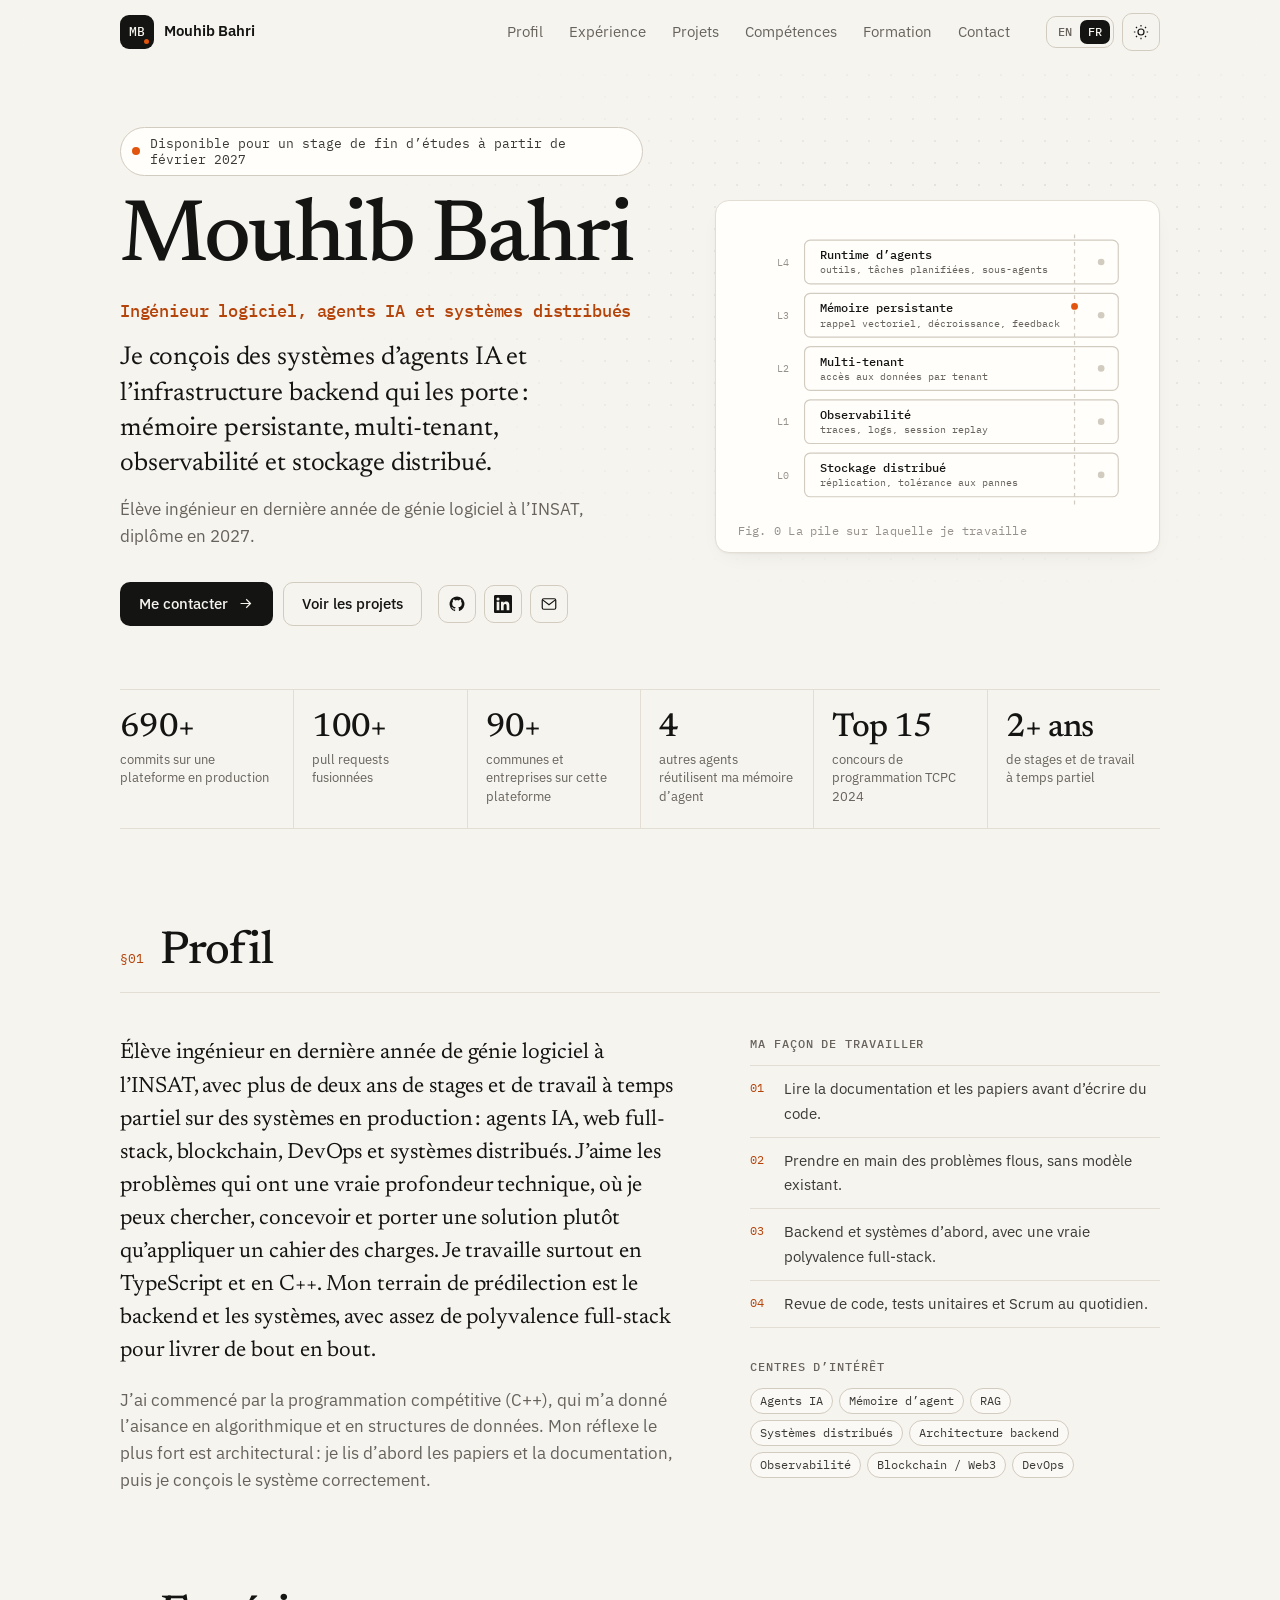
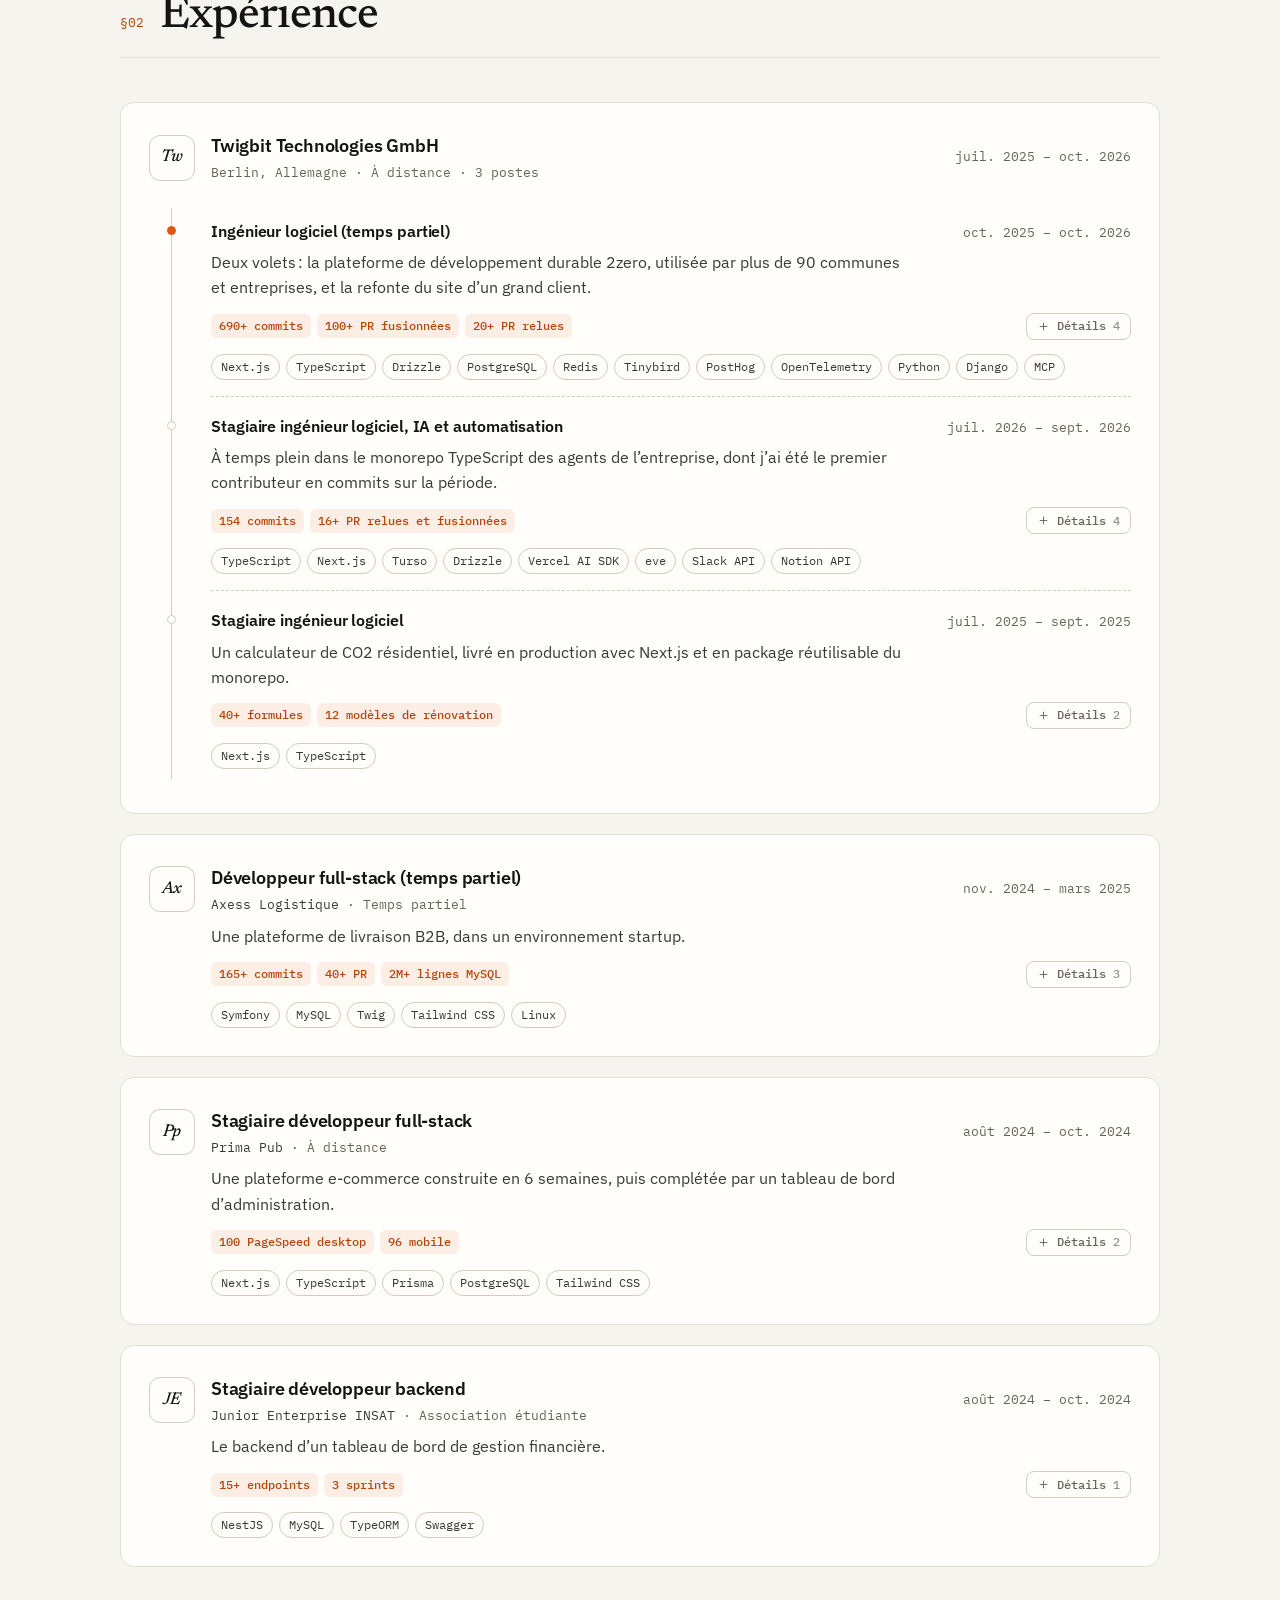
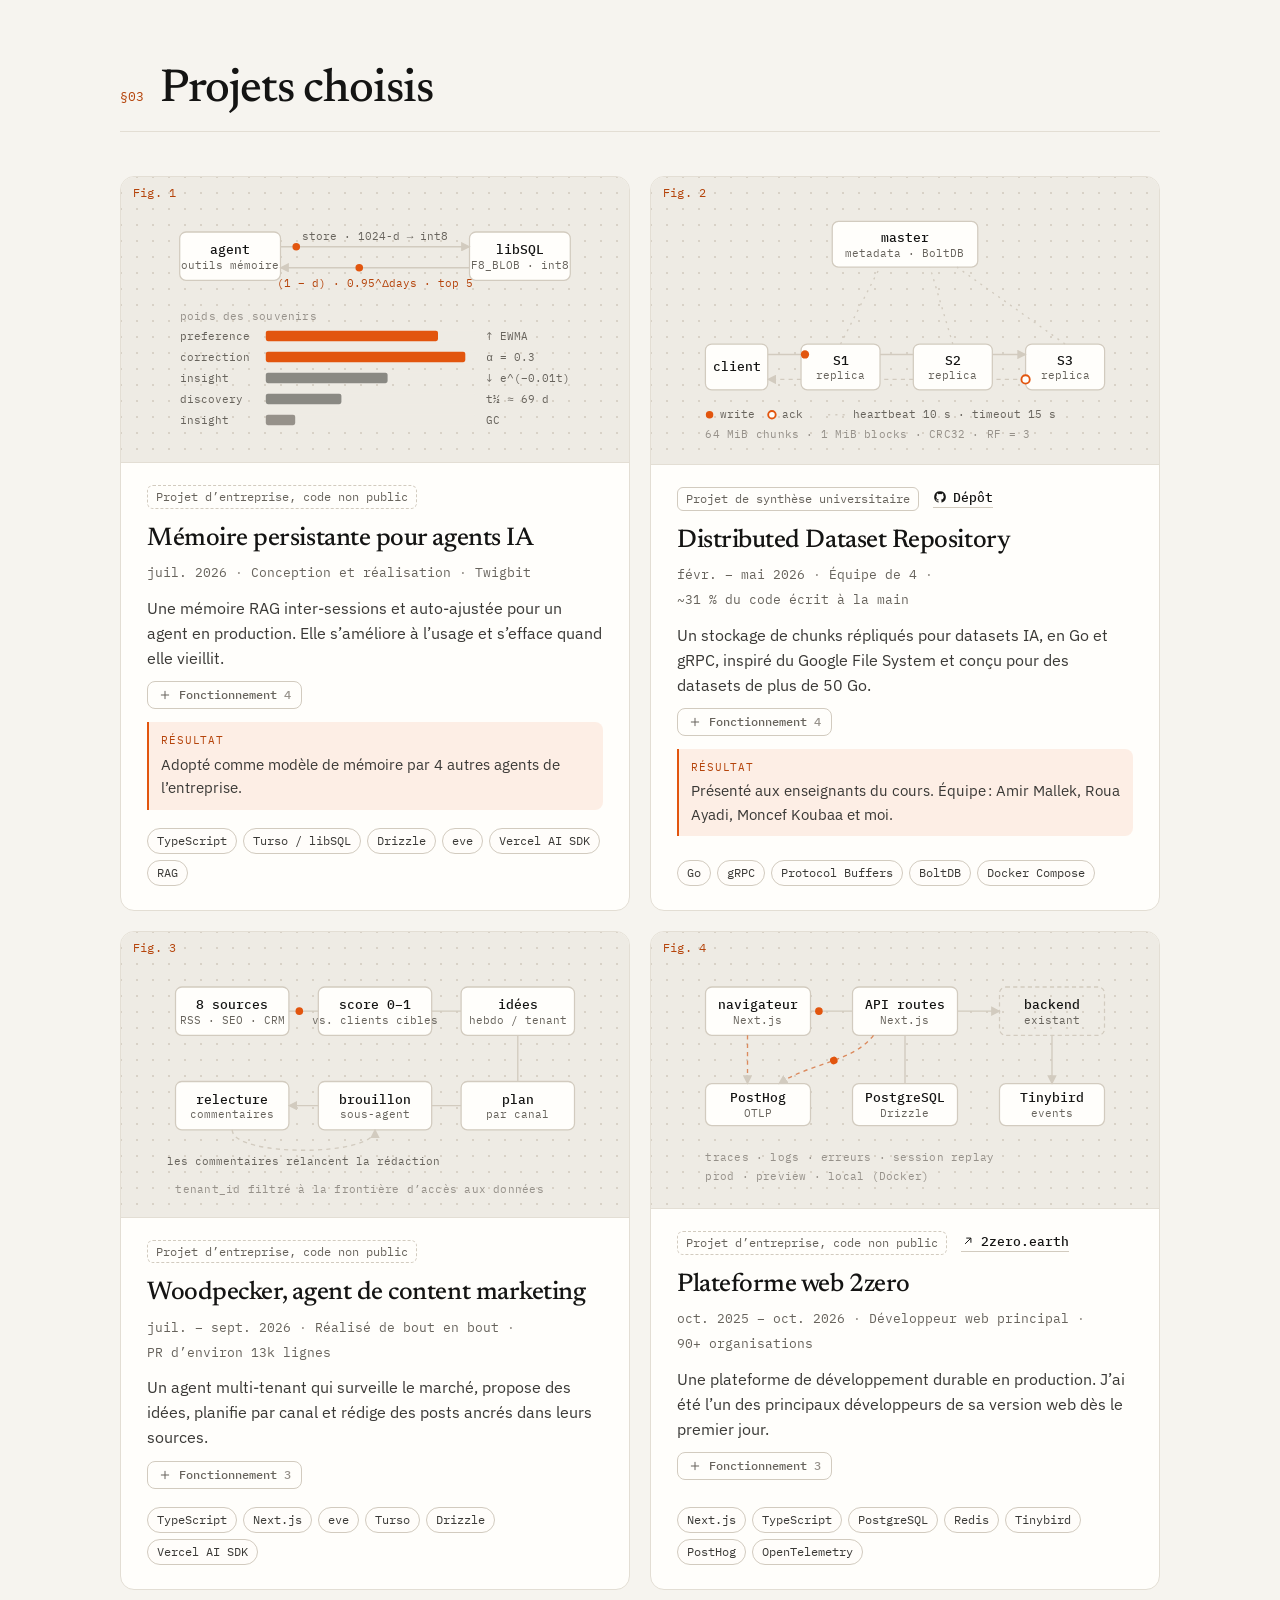
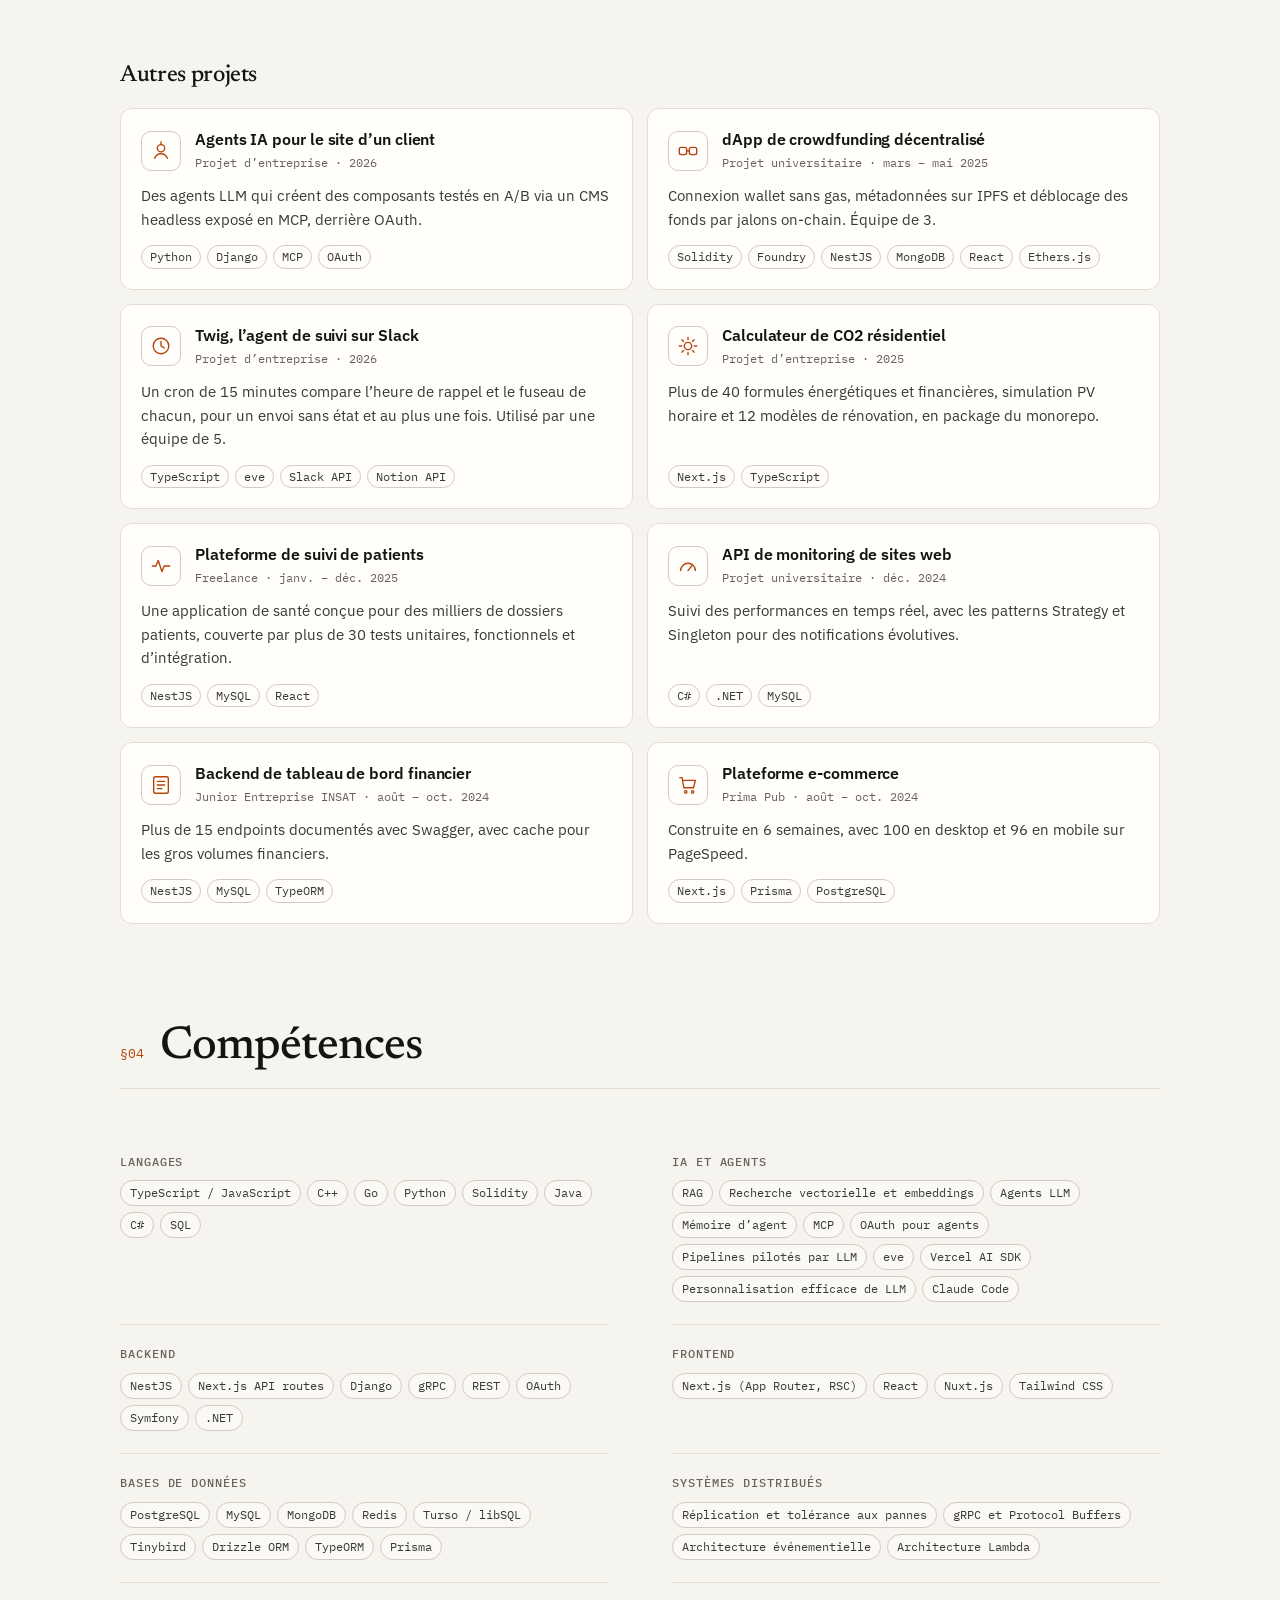
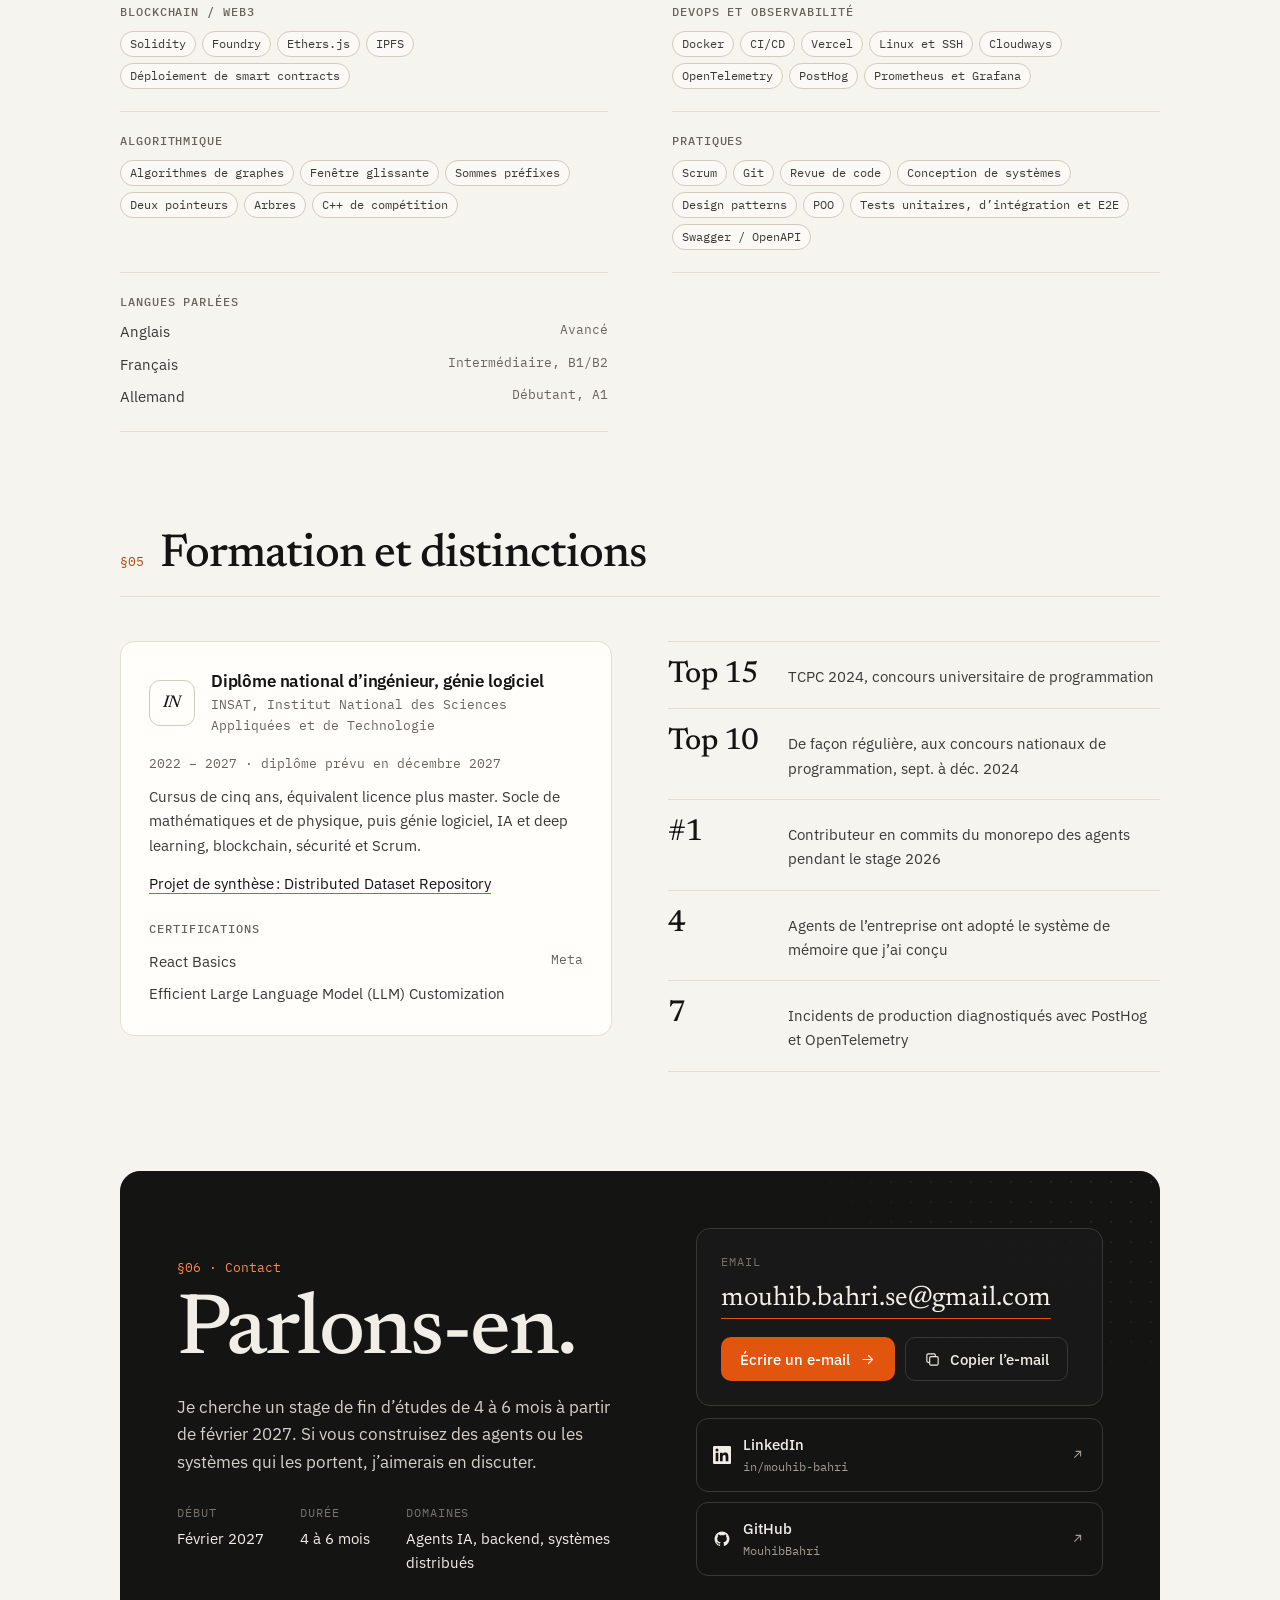
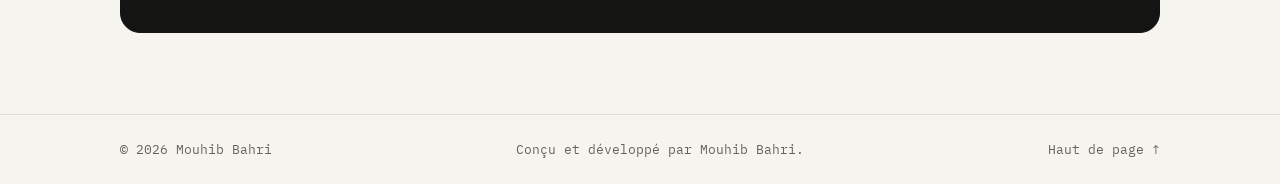
==== commit 30c58042: "Add Google Fonts build option and light HTML minification Co-Authored-By: Claude Opus 5.5 <noreply@a" ====
--- a/fr/index.html
+++ b/fr/index.html
@@ -26,7 +26,6 @@
 (function(){var d=document.documentElement,s=null;d.classList.add("js");try{s=localStorage.getItem("theme")}catch(e){}
 d.dataset.theme=s||(matchMedia("(prefers-color-scheme: dark)").matches?"dark":"light");
 var p=new URLSearchParams(location.search).get("palette");if(p)d.dataset.palette=p;
-
 })();
 </script>
 <link rel="stylesheet" href="../assets/css/site.css">
@@ -36,466 +35,450 @@
 <a class="skip" href="#main">Aller au contenu</a>
 <div class="progress" aria-hidden="true"><span></span></div>
 <header class="top">
-  <div class="wrap top-in">
-    <a class="brand" href="#top" aria-label="Mouhib Bahri"><span class="brand-mark">MB</span><span class="brand-name">Mouhib Bahri</span></a>
-    <nav class="nav" aria-label="Navigation principale"><a href="#about" data-nav="about">Profil</a><a href="#experience" data-nav="experience">Expérience</a><a href="#projects" data-nav="projects">Projets</a><a href="#skills" data-nav="skills">Compétences</a><a href="#education" data-nav="education">Formation</a><a href="#contact" data-nav="contact">Contact</a></nav>
-    <div class="controls">
-      <div class="lang" role="group" aria-label="Langue">
-        <a href="../"  data-lang="en" hreflang="en" lang="en">EN</a>
-        <a href="./" aria-current="true" data-lang="fr" hreflang="fr" lang="fr">FR</a>
-      </div>
-      <button class="icon-btn theme" type="button" aria-label="Basculer entre thème clair et sombre"><svg viewBox="0 0 24 24" aria-hidden="true" fill="none" stroke="currentColor" stroke-width="1.6" class="i-sun"><circle cx="12" cy="12" r="4"/><path d="M12 2.5v2M12 19.5v2M2.5 12h2M19.5 12h2M5.3 5.3l1.4 1.4M17.3 17.3l1.4 1.4M5.3 18.7l1.4-1.4M17.3 6.7l1.4-1.4"/></svg><svg viewBox="0 0 24 24" aria-hidden="true" fill="none" stroke="currentColor" stroke-width="1.6" class="i-moon"><path d="M20 14.5A8 8 0 0 1 9.5 4a8 8 0 1 0 10.5 10.5z"/></svg></button>
-      <button class="icon-btn menu-btn" type="button" aria-label="Menu" aria-expanded="false" aria-controls="sheet"><svg viewBox="0 0 24 24" aria-hidden="true" fill="none" stroke="currentColor" stroke-width="1.7"><path d="M4 8h16M4 16h16"/></svg></button>
-    </div>
-  </div>
-  <nav class="sheet" id="sheet" aria-label="Navigation mobile" hidden><a href="#about" data-nav="about"><span>01</span>Profil</a><a href="#experience" data-nav="experience"><span>02</span>Expérience</a><a href="#projects" data-nav="projects"><span>03</span>Projets</a><a href="#skills" data-nav="skills"><span>04</span>Compétences</a><a href="#education" data-nav="education"><span>05</span>Formation</a><a href="#contact" data-nav="contact"><span>06</span>Contact</a></nav>
+<div class="wrap top-in">
+<a class="brand" href="#top" aria-label="Mouhib Bahri"><span class="brand-mark">MB</span><span class="brand-name">Mouhib Bahri</span></a>
+<nav class="nav" aria-label="Navigation principale"><a href="#about" data-nav="about">Profil</a><a href="#experience" data-nav="experience">Expérience</a><a href="#projects" data-nav="projects">Projets</a><a href="#skills" data-nav="skills">Compétences</a><a href="#education" data-nav="education">Formation</a><a href="#contact" data-nav="contact">Contact</a></nav>
+<div class="controls">
+<div class="lang" role="group" aria-label="Langue">
+<a href="../"  data-lang="en" hreflang="en" lang="en">EN</a>
+<a href="./" aria-current="true" data-lang="fr" hreflang="fr" lang="fr">FR</a>
+</div>
+<button class="icon-btn theme" type="button" aria-label="Basculer entre thème clair et sombre"><svg viewBox="0 0 24 24" aria-hidden="true" fill="none" stroke="currentColor" stroke-width="1.6" class="i-sun"><circle cx="12" cy="12" r="4"/><path d="M12 2.5v2M12 19.5v2M2.5 12h2M19.5 12h2M5.3 5.3l1.4 1.4M17.3 17.3l1.4 1.4M5.3 18.7l1.4-1.4M17.3 6.7l1.4-1.4"/></svg><svg viewBox="0 0 24 24" aria-hidden="true" fill="none" stroke="currentColor" stroke-width="1.6" class="i-moon"><path d="M20 14.5A8 8 0 0 1 9.5 4a8 8 0 1 0 10.5 10.5z"/></svg></button>
+<button class="icon-btn menu-btn" type="button" aria-label="Menu" aria-expanded="false" aria-controls="sheet"><svg viewBox="0 0 24 24" aria-hidden="true" fill="none" stroke="currentColor" stroke-width="1.7"><path d="M4 8h16M4 16h16"/></svg></button>
+</div>
+</div>
+<nav class="sheet" id="sheet" aria-label="Navigation mobile" hidden><a href="#about" data-nav="about"><span>01</span>Profil</a><a href="#experience" data-nav="experience"><span>02</span>Expérience</a><a href="#projects" data-nav="projects"><span>03</span>Projets</a><a href="#skills" data-nav="skills"><span>04</span>Compétences</a><a href="#education" data-nav="education"><span>05</span>Formation</a><a href="#contact" data-nav="contact"><span>06</span>Contact</a></nav>
 </header>
 <nav class="rail" aria-label="Sections"><a href="#about" data-nav="about"><span>01</span>Profil</a><a href="#experience" data-nav="experience"><span>02</span>Expérience</a><a href="#projects" data-nav="projects"><span>03</span>Projets</a><a href="#skills" data-nav="skills"><span>04</span>Compétences</a><a href="#education" data-nav="education"><span>05</span>Formation</a><a href="#contact" data-nav="contact"><span>06</span>Contact</a></nav>
 <main id="main">
-
-  <section class="hero" id="top" aria-labelledby="hero-name">
-    <div class="hero-grid wrap">
-      <div class="hero-copy">
-        <p class="status"><span class="pulse" aria-hidden="true"></span>Disponible pour un stage de fin d’études à partir de février 2027</p>
-        <h1 id="hero-name">Mouhib Bahri</h1>
-        <p class="hero-role">Ingénieur logiciel, agents IA et systèmes distribués</p>
-        <p class="hero-pitch">Je conçois des systèmes d’agents IA et l’infrastructure backend qui les porte : mémoire persistante, multi-tenant, observabilité et stockage distribué.</p>
-        <p class="hero-sub">Élève ingénieur en dernière année de génie logiciel à l’INSAT, diplôme en 2027.</p>
-        <div class="hero-actions">
-          <a class="btn btn-primary" href="#contact">Me contacter<svg viewBox="0 0 24 24" aria-hidden="true" fill="none" stroke="currentColor" stroke-width="1.7"><path d="M5 12h14M13 6l6 6-6 6"/></svg></a>
-          <a class="btn btn-ghost" href="#projects">Voir les projets</a>
-          <span class="hero-social">
-            <a class="icon-btn" href="https://github.com/MouhibBahri" target="_blank" rel="noopener" aria-label="GitHub"><svg viewBox="0 0 24 24" aria-hidden="true"><path fill="currentColor" d="M12 2a10 10 0 0 0-3.16 19.49c.5.09.68-.22.68-.48v-1.7c-2.78.6-3.37-1.34-3.37-1.34-.46-1.16-1.11-1.47-1.11-1.47-.91-.62.07-.6.07-.6 1 .07 1.53 1.03 1.53 1.03.9 1.52 2.34 1.08 2.91.83.09-.65.35-1.09.63-1.34-2.22-.25-4.55-1.11-4.55-4.94 0-1.09.39-1.98 1.03-2.68-.1-.25-.45-1.27.1-2.65 0 0 .84-.27 2.75 1.02a9.5 9.5 0 0 1 5 0c1.91-1.29 2.75-1.02 2.75-1.02.55 1.38.2 2.4.1 2.65.64.7 1.03 1.59 1.03 2.68 0 3.84-2.34 4.68-4.57 4.93.36.31.68.92.68 1.85v2.74c0 .27.18.58.69.48A10 10 0 0 0 12 2z"/></svg></a>
-            <a class="icon-btn" href="https://www.linkedin.com/in/mouhib-bahri" target="_blank" rel="noopener" aria-label="LinkedIn"><svg viewBox="0 0 24 24" aria-hidden="true"><path fill="currentColor" d="M20.45 20.45h-3.56v-5.57c0-1.33-.02-3.04-1.85-3.04-1.85 0-2.14 1.45-2.14 2.94v5.67H9.34V9h3.42v1.56h.05c.48-.9 1.64-1.85 3.37-1.85 3.6 0 4.27 2.37 4.27 5.46v6.28zM5.34 7.43a2.06 2.06 0 1 1 0-4.13 2.06 2.06 0 0 1 0 4.13zM7.12 20.45H3.56V9h3.56v11.45zM22.22 0H1.77C.79 0 0 .77 0 1.73v20.54C0 23.23.79 24 1.77 24h20.45c.98 0 1.78-.77 1.78-1.73V1.73C24 .77 23.2 0 22.22 0z"/></svg></a>
-            <a class="icon-btn" href="mailto:mouhib.bahri.se@gmail.com" aria-label="Email"><svg viewBox="0 0 24 24" aria-hidden="true" fill="none" stroke="currentColor" stroke-width="1.6"><rect x="3" y="5" width="18" height="14" rx="2"/><path d="m3.5 6.5 8.5 6.5 8.5-6.5"/></svg></a>
-          </span>
-        </div>
-      </div>
-      <figure class="hero-fig fig-card">
-        <svg class="fx" viewBox="0 0 420 304" role="img" aria-label="Fig. 0  La pile sur laquelle je travaille" xmlns="http://www.w3.org/2000/svg"><defs><marker id="ah" viewBox="0 0 8 8" refX="7" refY="4" markerWidth="7" markerHeight="7" orient="auto-start-reverse"><path d="M0 0 8 4 0 8z" class="fx-arrowhead"/></marker></defs><g class="fx-layer" style="--i:0"><rect x="70" y="18" width="330" height="46" rx="6"/><text class="fx-idx" x="54" y="45" text-anchor="end">L4</text><text class="fx-label fx-left" x="86" y="38">Runtime d’agents</text><text class="fx-sub fx-left" x="86" y="53">outils, tâches planifiées, sous-agents</text><circle class="fx-led" cx="382" cy="41" r="3.5"/></g><g class="fx-layer" style="--i:1"><rect x="70" y="74" width="330" height="46" rx="6"/><text class="fx-idx" x="54" y="101" text-anchor="end">L3</text><text class="fx-label fx-left" x="86" y="94">Mémoire persistante</text><text class="fx-sub fx-left" x="86" y="109">rappel vectoriel, décroissance, feedback</text><circle class="fx-led" cx="382" cy="97" r="3.5"/></g><g class="fx-layer" style="--i:2"><rect x="70" y="130" width="330" height="46" rx="6"/><text class="fx-idx" x="54" y="157" text-anchor="end">L2</text><text class="fx-label fx-left" x="86" y="150">Multi-tenant</text><text class="fx-sub fx-left" x="86" y="165">accès aux données par tenant</text><circle class="fx-led" cx="382" cy="153" r="3.5"/></g><g class="fx-layer" style="--i:3"><rect x="70" y="186" width="330" height="46" rx="6"/><text class="fx-idx" x="54" y="213" text-anchor="end">L1</text><text class="fx-label fx-left" x="86" y="206">Observabilité</text><text class="fx-sub fx-left" x="86" y="221">traces, logs, session replay</text><circle class="fx-led" cx="382" cy="209" r="3.5"/></g><g class="fx-layer" style="--i:4"><rect x="70" y="242" width="330" height="46" rx="6"/><text class="fx-idx" x="54" y="269" text-anchor="end">L0</text><text class="fx-label fx-left" x="86" y="262">Stockage distribué</text><text class="fx-sub fx-left" x="86" y="277">réplication, tolérance aux pannes</text><circle class="fx-led" cx="382" cy="265" r="3.5"/></g><path id="hspine" d="M354 12 V 296" class="fx-wire fx-dash"/><circle r="3.6" class="fx-dot"><animateMotion dur="5s" begin="0s" repeatCount="indefinite" rotate="auto"><mpath href="#hspine"/></animateMotion></circle></svg>
-        <figcaption>Fig. 0  La pile sur laquelle je travaille</figcaption>
-      </figure>
-    </div>
-    <div class="wrap"><dl class="stats"><div class="stat"><dt>commits sur une plateforme en production</dt><dd>690+</dd></div><div class="stat"><dt>pull requests fusionnées</dt><dd>100+</dd></div><div class="stat"><dt>communes et entreprises sur cette plateforme</dt><dd>90+</dd></div><div class="stat"><dt>autres agents réutilisent ma mémoire d’agent</dt><dd>4</dd></div><div class="stat"><dt>concours de programmation TCPC 2024</dt><dd>Top 15</dd></div><div class="stat"><dt>de stages et de travail à temps partiel</dt><dd>2+ ans</dd></div></dl></div>
-  </section>
-
-  <section class="section" id="about" aria-labelledby="about-title">
-    <div class="wrap">
-      <header class="sec-head"><span class="sec-n">§01</span><h2 id="about-title">Profil</h2></header>
-      <div class="about-grid">
-        <div class="about-text reveal">
-          <p class="lead">Élève ingénieur en dernière année de génie logiciel à l’INSAT, avec plus de deux ans de stages et de travail à temps partiel sur des systèmes en production : agents IA, web full-stack, blockchain, DevOps et systèmes distribués. J’aime les problèmes qui ont une vraie profondeur technique, où je peux chercher, concevoir et porter une solution plutôt qu’appliquer un cahier des charges. Je travaille surtout en TypeScript et en C++. Mon terrain de prédilection est le backend et les systèmes, avec assez de polyvalence full-stack pour livrer de bout en bout.</p>
-          <p>J’ai commencé par la programmation compétitive (C++), qui m’a donné l’aisance en algorithmique et en structures de données. Mon réflexe le plus fort est architectural : je lis d’abord les papiers et la documentation, puis je conçois le système correctement.</p>
-        </div>
-        <aside class="about-side reveal">
-          <h3 class="mini-title">Ma façon de travailler</h3>
-          <ol class="work-list"><li><span>01</span>Lire la documentation et les papiers avant d’écrire du code.</li><li><span>02</span>Prendre en main des problèmes flous, sans modèle existant.</li><li><span>03</span>Backend et systèmes d’abord, avec une vraie polyvalence full-stack.</li><li><span>04</span>Revue de code, tests unitaires et Scrum au quotidien.</li></ol>
-          <h3 class="mini-title">Centres d’intérêt</h3>
-          <ul class="tags"><li>Agents IA</li><li>Mémoire d’agent</li><li>RAG</li><li>Systèmes distribués</li><li>Architecture backend</li><li>Observabilité</li><li>Blockchain / Web3</li><li>DevOps</li></ul>
-        </aside>
-      </div>
-    </div>
-  </section>
-
-  <section class="section" id="experience" aria-labelledby="experience-title">
-    <div class="wrap">
-      <header class="sec-head"><span class="sec-n">§02</span><h2 id="experience-title">Expérience</h2></header>
-      <div class="orgs">
-        <article class="org reveal">
-          <header class="org-head">
-            <span class="logo" aria-hidden="true">Tw</span>
-            <div class="org-id">
-              <h3>Twigbit Technologies GmbH</h3>
-              <p class="mono">Berlin, Allemagne · À distance · 3 postes</p>
-            </div>
-            <span class="mono org-span">juil. 2025 – oct. 2026</span>
-          </header>
-          <ol class="roles">
-            <li class="role">
-              <div class="role-head"><h4>Ingénieur logiciel (temps partiel)</h4><span class="mono dates">oct. 2025 – oct. 2026</span></div>
-              
-      <p class="role-sum">Deux volets : la plateforme de développement durable 2zero, utilisée par plus de 90 communes et entreprises, et la refonte du site d’un grand client.</p>
-      <div class="role-row">
-        <ul class="metrics"><li>690+ commits</li><li>100+ PR fusionnées</li><li>20+ PR relues</li></ul>
-        <button class="toggle" type="button" aria-expanded="false" aria-controls="hl-fr-1" hidden><svg viewBox="0 0 24 24" aria-hidden="true" fill="none" stroke="currentColor" stroke-width="1.7" class="i-plus"><path d="M12 5v14M5 12h14"/></svg><span>Détails</span><span class="count">4</span></button>
-      </div>
-      <ul class="points" id="hl-fr-1"><li>Développé plus de 10 pages et 50 fonctionnalités de l’application web 2zero, de l’interface aux routes API Next.js qui adaptent le backend existant.</li><li>Conçu l’authentification OTP : jetons d’accès et de rafraîchissement, vérification d’e-mail, limitation de débit sur Redis.</li><li>Mené l’intégration PostHog et OpenTelemetry, puis diagnostiqué 7 incidents de production grâce aux traces et au session replay.</li><li>Dans l’équipe de refonte, développé des agents LLM qui permettent au marketing du client de créer des composants à partir d’un prompt, via un CMS headless exposé en MCP avec OAuth.</li></ul>
-      <ul class="tags"><li>Next.js</li><li>TypeScript</li><li>Drizzle</li><li>PostgreSQL</li><li>Redis</li><li>Tinybird</li><li>PostHog</li><li>OpenTelemetry</li><li>Python</li><li>Django</li><li>MCP</li></ul>
-            </li>
-            <li class="role">
-              <div class="role-head"><h4>Stagiaire ingénieur logiciel, IA et automatisation</h4><span class="mono dates">juil. 2026 – sept. 2026</span></div>
-              
-      <p class="role-sum">À temps plein dans le monorepo TypeScript des agents de l’entreprise, dont j’ai été le premier contributeur en commits sur la période.</p>
-      <div class="role-row">
-        <ul class="metrics"><li>154 commits</li><li>16+ PR relues et fusionnées</li></ul>
-        <button class="toggle" type="button" aria-expanded="false" aria-controls="hl-fr-2" hidden><svg viewBox="0 0 24 24" aria-hidden="true" fill="none" stroke="currentColor" stroke-width="1.7" class="i-plus"><path d="M12 5v14M5 12h14"/></svg><span>Détails</span><span class="count">4</span></button>
-      </div>
-      <ul class="points" id="hl-fr-2"><li>Conçu le système de mémoire persistante des agents, adopté ensuite par 4 autres agents.</li><li>Développé Woodpecker, un agent multi-tenant de content marketing, à partir d’un dossier vide.</li><li>Livré Twig, un agent Slack qui collecte le compte rendu quotidien de chaque membre de l’équipe dans Notion.</li><li>Développé des packages partagés : connexion par OTP e-mail avec Argon2id, e-mails transactionnels, type de colonne vectorielle.</li></ul>
-      <ul class="tags"><li>TypeScript</li><li>Next.js</li><li>Turso</li><li>Drizzle</li><li>Vercel AI SDK</li><li>eve</li><li>Slack API</li><li>Notion API</li></ul>
-            </li>
-            <li class="role">
-              <div class="role-head"><h4>Stagiaire ingénieur logiciel</h4><span class="mono dates">juil. 2025 – sept. 2025</span></div>
-              
-      <p class="role-sum">Un calculateur de CO2 résidentiel, livré en production avec Next.js et en package réutilisable du monorepo.</p>
-      <div class="role-row">
-        <ul class="metrics"><li>40+ formules</li><li>12 modèles de rénovation</li></ul>
-        <button class="toggle" type="button" aria-expanded="false" aria-controls="hl-fr-3" hidden><svg viewBox="0 0 24 24" aria-hidden="true" fill="none" stroke="currentColor" stroke-width="1.7" class="i-plus"><path d="M12 5v14M5 12h14"/></svg><span>Détails</span><span class="count">2</span></button>
-      </div>
-      <ul class="points" id="hl-fr-3"><li>Recherché et modélisé des formules énergétiques et financières : dimensionnement CVC, simulation PV horaire sur données PVGIS, ROI et retour sur investissement.</li><li>Construit des modèles de rénovation avec analyse coûts-bénéfices et plans d’amortissement, des panneaux solaires à l’isolation.</li></ul>
-      <ul class="tags"><li>Next.js</li><li>TypeScript</li></ul>
-            </li></ol>
-        </article>
-        <article class="org single reveal">
-          <header class="org-head">
-            <span class="logo" aria-hidden="true">Ax</span>
-            <div class="org-id">
-              <h3>Développeur full-stack (temps partiel)</h3>
-              <p class="mono"><span class="org-name">Axess Logistique</span> · Temps partiel</p>
-            </div>
-            <span class="mono org-span">nov. 2024 – mars 2025</span>
-          </header>
-          <div class="single-body">
-      <p class="role-sum">Une plateforme de livraison B2B, dans un environnement startup.</p>
-      <div class="role-row">
-        <ul class="metrics"><li>165+ commits</li><li>40+ PR</li><li>2M+ lignes MySQL</li></ul>
-        <button class="toggle" type="button" aria-expanded="false" aria-controls="hl-fr-4" hidden><svg viewBox="0 0 24 24" aria-hidden="true" fill="none" stroke="currentColor" stroke-width="1.7" class="i-plus"><path d="M12 5v14M5 12h14"/></svg><span>Détails</span><span class="count">3</span></button>
-      </div>
-      <ul class="points" id="hl-fr-4"><li>Refactoré du code Symfony historique pour les performances et administré les bases MySQL.</li><li>Travaillé directement avec plus de 10 utilisateurs métier, des chefs à la finance, sur les besoins et les correctifs.</li><li>Maintenu les serveurs Cloudways en SSH, avec un serveur de test avant chaque mise en production.</li></ul>
-      <ul class="tags"><li>Symfony</li><li>MySQL</li><li>Twig</li><li>Tailwind CSS</li><li>Linux</li></ul></div>
-        </article>
-        <article class="org single reveal">
-          <header class="org-head">
-            <span class="logo" aria-hidden="true">Pp</span>
-            <div class="org-id">
-              <h3>Stagiaire développeur full-stack</h3>
-              <p class="mono"><span class="org-name">Prima Pub</span> · À distance</p>
-            </div>
-            <span class="mono org-span">août 2024 – oct. 2024</span>
-          </header>
-          <div class="single-body">
-      <p class="role-sum">Une plateforme e-commerce construite en 6 semaines, puis complétée par un tableau de bord d’administration.</p>
-      <div class="role-row">
-        <ul class="metrics"><li>100 PageSpeed desktop</li><li>96 mobile</li></ul>
-        <button class="toggle" type="button" aria-expanded="false" aria-controls="hl-fr-5" hidden><svg viewBox="0 0 24 24" aria-hidden="true" fill="none" stroke="currentColor" stroke-width="1.7" class="i-plus"><path d="M12 5v14M5 12h14"/></svg><span>Détails</span><span class="count">2</span></button>
-      </div>
-      <ul class="points" id="hl-fr-5"><li>Rendu serveur et génération statique incrémentale : 92 en SEO, 92 en accessibilité, 100 en bonnes pratiques.</li><li>NextAuth.js avec contrôle d’accès par rôle basé sur JWT.</li></ul>
-      <ul class="tags"><li>Next.js</li><li>TypeScript</li><li>Prisma</li><li>PostgreSQL</li><li>Tailwind CSS</li></ul></div>
-        </article>
-        <article class="org single reveal">
-          <header class="org-head">
-            <span class="logo" aria-hidden="true">JE</span>
-            <div class="org-id">
-              <h3>Stagiaire développeur backend</h3>
-              <p class="mono"><span class="org-name">Junior Enterprise INSAT</span> · Association étudiante</p>
-            </div>
-            <span class="mono org-span">août 2024 – oct. 2024</span>
-          </header>
-          <div class="single-body">
-      <p class="role-sum">Le backend d’un tableau de bord de gestion financière.</p>
-      <div class="role-row">
-        <ul class="metrics"><li>15+ endpoints</li><li>3 sprints</li></ul>
-        <button class="toggle" type="button" aria-expanded="false" aria-controls="hl-fr-6" hidden><svg viewBox="0 0 24 24" aria-hidden="true" fill="none" stroke="currentColor" stroke-width="1.7" class="i-plus"><path d="M12 5v14M5 12h14"/></svg><span>Détails</span><span class="count">1</span></button>
-      </div>
-      <ul class="points" id="hl-fr-6"><li>Conçu l’API avec DTO et validation, documentée avec Swagger, avec mise en cache des gros volumes financiers.</li></ul>
-      <ul class="tags"><li>NestJS</li><li>MySQL</li><li>TypeORM</li><li>Swagger</li></ul></div>
-        </article></div>
-    </div>
-  </section>
-
-  <section class="section" id="projects" aria-labelledby="projects-title">
-    <div class="wrap">
-      <header class="sec-head"><span class="sec-n">§03</span><h2 id="projects-title">Projets choisis</h2></header>
-      <div class="cards">
-    <article class="card reveal" id="p-memory">
-      <figure class="card-fig">
-        <svg class="fx" viewBox="0 0 400 222" role="img" aria-label="Mémoire persistante pour agents IA" xmlns="http://www.w3.org/2000/svg"><defs><marker id="ah" viewBox="0 0 8 8" refX="7" refY="4" markerWidth="7" markerHeight="7" orient="auto-start-reverse"><path d="M0 0 8 4 0 8z" class="fx-arrowhead"/></marker></defs><g class="fx-node "><rect x="14" y="20" width="96" height="46" rx="6"/><text class="fx-label" x="62" y="41" text-anchor="middle">agent</text><text class="fx-sub" x="62" y="55" text-anchor="middle">outils mémoire</text></g><g class="fx-node "><rect x="290" y="20" width="96" height="46" rx="6"/><text class="fx-label" x="338" y="41" text-anchor="middle">libSQL</text><text class="fx-sub" x="338" y="55" text-anchor="middle">F8_BLOB · int8</text></g><path id="mw" d="M110 34 H290" class="fx-wire" marker-end="url(#ah)"/><text class="fx-sub" x="200" y="28" text-anchor="middle">store · 1024-d → int8</text><path id="mr" d="M290 54 H110" class="fx-wire" marker-end="url(#ah)"/><text class="fx-sub fx-accent-text" x="200" y="72" text-anchor="middle">(1 − d) · 0.95^Δdays · top 5</text><circle r="3.6" class="fx-dot"><animateMotion dur="3.2s" begin="0s" repeatCount="indefinite" rotate="auto"><mpath href="#mw"/></animateMotion></circle><circle r="3.6" class="fx-dot"><animateMotion dur="3.2s" begin="-1.6s" repeatCount="indefinite" rotate="auto"><mpath href="#mr"/></animateMotion></circle><text class="fx-cap" x="14" y="104">poids des souvenirs</text><text class="fx-sub fx-left" x="14" y="123">preference</text><rect class="fx-track" x="96" y="114" width="200" height="10" rx="2"/><rect class="fx-bar fx-bar-up" x="96" y="114" width="164" height="10" rx="2"/><text class="fx-sub fx-left" x="14" y="143">correction</text><rect class="fx-track" x="96" y="134" width="200" height="10" rx="2"/><rect class="fx-bar fx-bar-up" x="96" y="134" width="190" height="10" rx="2"/><text class="fx-sub fx-left" x="14" y="163">insight</text><rect class="fx-track" x="96" y="154" width="200" height="10" rx="2"/><rect class="fx-bar fx-bar-down" x="96" y="154" width="115.99999999999999" height="10" rx="2"/><text class="fx-sub fx-left" x="14" y="183">discovery</text><rect class="fx-track" x="96" y="174" width="200" height="10" rx="2"/><rect class="fx-bar fx-bar-down" x="96" y="174" width="72" height="10" rx="2"/><text class="fx-sub fx-left" x="14" y="203">insight</text><rect class="fx-track" x="96" y="194" width="200" height="10" rx="2"/><rect class="fx-bar fx-bar-gc" x="96" y="194" width="28.000000000000004" height="10" rx="2"/><text class="fx-sub fx-left" x="306" y="123">↑ EWMA</text><text class="fx-sub fx-left" x="306" y="143">α = 0.3</text><text class="fx-sub fx-left" x="306" y="163">↓ e^(−0.01t)</text><text class="fx-sub fx-left" x="306" y="183">t½ ≈ 69 d</text><text class="fx-sub fx-left" x="306" y="203">GC</text></svg>
-        <figcaption><span>Fig. 1</span></figcaption>
-      </figure>
-      <div class="card-body">
-        <div class="card-top">
-          <span class="badge">Projet d’entreprise, code non public</span>
-          
-        </div>
-        <h3>Mémoire persistante pour agents IA</h3>
-        <p class="meta mono">juil. 2026<span aria-hidden="true">·</span>Conception et réalisation<span aria-hidden="true">·</span>Twigbit</p>
-        <p class="card-line">Une mémoire RAG inter-sessions et auto-ajustée pour un agent en production. Elle s’améliore à l’usage et s’efface quand elle vieillit.</p>
-        <details class="more">
-          <summary><svg viewBox="0 0 24 24" aria-hidden="true" fill="none" stroke="currentColor" stroke-width="1.7" class="i-plus"><path d="M12 5v14M5 12h14"/></svg><span>Fonctionnement</span><span class="count">4</span></summary>
-          <ul class="points"><li>Embeddings de 1024 dimensions, quantifiés en int8 dans des colonnes libSQL F8_BLOB via un type Drizzle sur mesure.</li><li>Classement par (1 − d) × 0,95^jours, plus injection automatique des meilleurs souvenirs en début de session.</li><li>Poids ajustés par le feedback de l’agent (EWMA, α = 0,3) et décroissance nocturne, demi-vie d’environ 69 jours.</li><li>Nettoyage nocturne, et les souvenirs rappelés sont traités comme des données, jamais comme des commandes.</li></ul>
-        </details>
-        <p class="result"><span class="mono">Résultat</span>Adopté comme modèle de mémoire par 4 autres agents de l’entreprise.</p>
-        <ul class="tags"><li>TypeScript</li><li>Turso / libSQL</li><li>Drizzle</li><li>eve</li><li>Vercel AI SDK</li><li>RAG</li></ul>
-      </div>
-    </article>
-    <article class="card reveal" id="p-ddr">
-      <figure class="card-fig">
-        <svg class="fx" viewBox="0 0 404 226" role="img" aria-label="Distributed Dataset Repository" xmlns="http://www.w3.org/2000/svg"><defs><marker id="ah" viewBox="0 0 8 8" refX="7" refY="4" markerWidth="7" markerHeight="7" orient="auto-start-reverse"><path d="M0 0 8 4 0 8z" class="fx-arrowhead"/></marker></defs><g class="fx-node "><rect x="132" y="10" width="140" height="44" rx="6"/><text class="fx-label" x="202" y="30" text-anchor="middle">master</text><text class="fx-sub" x="202" y="44" text-anchor="middle">metadata · BoltDB</text></g><g class="fx-node "><rect x="10" y="128" width="60" height="44" rx="6"/><text class="fx-label" x="40" y="154" text-anchor="middle">client</text></g><g class="fx-node "><rect x="102" y="128" width="76" height="44" rx="6"/><text class="fx-label" x="140" y="148" text-anchor="middle">S1</text><text class="fx-sub" x="140" y="162" text-anchor="middle">replica</text></g><g class="fx-node "><rect x="210" y="128" width="76" height="44" rx="6"/><text class="fx-label" x="248" y="148" text-anchor="middle">S2</text><text class="fx-sub" x="248" y="162" text-anchor="middle">replica</text></g><g class="fx-node fx-tail"><rect x="318" y="128" width="76" height="44" rx="6"/><text class="fx-label" x="356" y="148" text-anchor="middle">S3</text><text class="fx-sub" x="356" y="162" text-anchor="middle">replica</text></g><path id="cw" d="M70 138 H102 M178 138 H210 M286 138 H318" class="fx-wire" marker-end="url(#ah)"/><path id="ca" d="M318 162 H286 M210 162 H178 M102 162 H70" class="fx-wire fx-dash" marker-end="url(#ah)"/><path id="cwp" d="M70 138 H318" fill="none" stroke="none"/><path id="cap" d="M318 162 H70" fill="none" stroke="none"/><path d="M140 128 L178 54 M248 128 L226 54 M356 128 L252 54" class="fx-wire fx-hb"/><circle cx="14" cy="196" r="3.6" class="fx-dot"/><text class="fx-sub fx-left" x="24" y="199">write</text><circle cx="74" cy="196" r="3.6" class="fx-dot fx-ack"/><text class="fx-sub fx-left" x="84" y="199">ack</text><path d="M128 196 h18" class="fx-wire fx-hb"/><text class="fx-sub fx-left" x="152" y="199">heartbeat 10 s · timeout 15 s</text><text class="fx-cap" x="10" y="218">64 MiB chunks · 1 MiB blocks · CRC32 · RF = 3</text><circle r="4" class="fx-dot"><animateMotion dur="4.4s" repeatCount="indefinite" keyPoints="0;1;1" keyTimes="0;0.42;1" calcMode="linear"><mpath href="#cwp"/></animateMotion><animate attributeName="opacity" values="1;1;0;0" keyTimes="0;0.42;0.43;1" dur="4.4s" repeatCount="indefinite"/></circle><circle r="4" class="fx-dot fx-ack"><animateMotion dur="4.4s" repeatCount="indefinite" keyPoints="0;0;1;1" keyTimes="0;0.5;0.92;1" calcMode="linear"><mpath href="#cap"/></animateMotion><animate attributeName="opacity" values="0;0;1;1;0" keyTimes="0;0.49;0.5;0.92;0.93" dur="4.4s" repeatCount="indefinite"/></circle><text class="fx-sub fx-accent-text fx-fsync" x="356" y="190" text-anchor="middle">fsync · seal<animate attributeName="opacity" values="0;0;1;1;0;0" keyTimes="0;0.4;0.43;0.55;0.6;1" dur="4.4s" repeatCount="indefinite"/></text></svg>
-        <figcaption><span>Fig. 2</span></figcaption>
-      </figure>
-      <div class="card-body">
-        <div class="card-top">
-          <span class="badge badge-open">Projet de synthèse universitaire</span>
-          <a class="link" href="https://github.com/Amir-Mallek/Distributed-Dataset-Repository" target="_blank" rel="noopener"><svg viewBox="0 0 24 24" aria-hidden="true"><path fill="currentColor" d="M12 2a10 10 0 0 0-3.16 19.49c.5.09.68-.22.68-.48v-1.7c-2.78.6-3.37-1.34-3.37-1.34-.46-1.16-1.11-1.47-1.11-1.47-.91-.62.07-.6.07-.6 1 .07 1.53 1.03 1.53 1.03.9 1.52 2.34 1.08 2.91.83.09-.65.35-1.09.63-1.34-2.22-.25-4.55-1.11-4.55-4.94 0-1.09.39-1.98 1.03-2.68-.1-.25-.45-1.27.1-2.65 0 0 .84-.27 2.75 1.02a9.5 9.5 0 0 1 5 0c1.91-1.29 2.75-1.02 2.75-1.02.55 1.38.2 2.4.1 2.65.64.7 1.03 1.59 1.03 2.68 0 3.84-2.34 4.68-4.57 4.93.36.31.68.92.68 1.85v2.74c0 .27.18.58.69.48A10 10 0 0 0 12 2z"/></svg>Dépôt</a>
-        </div>
-        <h3>Distributed Dataset Repository</h3>
-        <p class="meta mono">févr. – mai 2026<span aria-hidden="true">·</span>Équipe de 4<span aria-hidden="true">·</span>~31 % du code écrit à la main</p>
-        <p class="card-line">Un stockage de chunks répliqués pour datasets IA, en Go et gRPC, inspiré du Google File System et conçu pour des datasets de plus de 50 Go.</p>
-        <details class="more">
-          <summary><svg viewBox="0 0 24 24" aria-hidden="true" fill="none" stroke="currentColor" stroke-width="1.7" class="i-plus"><path d="M12 5v14M5 12h14"/></svg><span>Fonctionnement</span><span class="count">4</span></summary>
-          <ul class="points"><li>Chunks de 64 Mio envoyés en blocs de 1 Mio vérifiés par CRC32, facteur de réplication 3 en chaîne.</li><li>J’ai réalisé la gestion des pannes du master : heartbeat toutes les 10 s, timeout de 15 s, re-réplication automatique.</li><li>Acquittements en chaîne : fsync, attente de l’aval, scellement, ack vers l’amont. Un ack client garantit que toutes les répliques sont persistées.</li><li>Une suite d’injection de pannes tue un nœud et corrompt un chunk dans Docker, puis vérifie le SHA-256 de la copie reconstruite.</li></ul>
-        </details>
-        <p class="result"><span class="mono">Résultat</span>Présenté aux enseignants du cours. Équipe : Amir Mallek, Roua Ayadi, Moncef Koubaa et moi.</p>
-        <ul class="tags"><li>Go</li><li>gRPC</li><li>Protocol Buffers</li><li>BoltDB</li><li>Docker Compose</li></ul>
-      </div>
-    </article>
-    <article class="card reveal" id="p-woodpecker">
-      <figure class="card-fig">
-        <svg class="fx" viewBox="0 0 400 222" role="img" aria-label="Woodpecker, agent de content marketing" xmlns="http://www.w3.org/2000/svg"><defs><marker id="ah" viewBox="0 0 8 8" refX="7" refY="4" markerWidth="7" markerHeight="7" orient="auto-start-reverse"><path d="M0 0 8 4 0 8z" class="fx-arrowhead"/></marker></defs><g class="fx-node "><rect x="10" y="20" width="108" height="46" rx="6"/><text class="fx-label" x="64" y="41" text-anchor="middle">8 sources</text><text class="fx-sub" x="64" y="55" text-anchor="middle">RSS · SEO · CRM</text></g><g class="fx-node "><rect x="146" y="20" width="108" height="46" rx="6"/><text class="fx-label" x="200" y="41" text-anchor="middle">score 0–1</text><text class="fx-sub" x="200" y="55" text-anchor="middle">vs. clients cibles</text></g><g class="fx-node "><rect x="282" y="20" width="108" height="46" rx="6"/><text class="fx-label" x="336" y="41" text-anchor="middle">idées</text><text class="fx-sub" x="336" y="55" text-anchor="middle">hebdo / tenant</text></g><g class="fx-node "><rect x="282" y="110" width="108" height="46" rx="6"/><text class="fx-label" x="336" y="131" text-anchor="middle">plan</text><text class="fx-sub" x="336" y="145" text-anchor="middle">par canal</text></g><g class="fx-node "><rect x="146" y="110" width="108" height="46" rx="6"/><text class="fx-label" x="200" y="131" text-anchor="middle">brouillon</text><text class="fx-sub" x="200" y="145" text-anchor="middle">sous-agent</text></g><g class="fx-node "><rect x="10" y="110" width="108" height="46" rx="6"/><text class="fx-label" x="64" y="131" text-anchor="middle">relecture</text><text class="fx-sub" x="64" y="145" text-anchor="middle">commentaires</text></g><path id="pp" d="M118 43 H146 M254 43 H282 M336 66 V110 M282 133 H254 M146 133 H118" class="fx-wire" marker-end="url(#ah)"/><path id="ppm" d="M118 43 H282 M336 66 V110 M282 133 H118" fill="none" stroke="none"/><path d="M64 156 C64 182 200 182 200 156" class="fx-wire fx-dash" marker-end="url(#ah)"/><text class="fx-sub" x="132" y="190" text-anchor="middle">les commentaires relancent la rédaction</text><circle r="3.6" class="fx-dot"><animateMotion dur="5s" repeatCount="indefinite"><mpath href="#ppm"/></animateMotion></circle><text class="fx-cap" x="10" y="216">tenant_id filtré à la frontière d’accès aux données</text></svg>
-        <figcaption><span>Fig. 3</span></figcaption>
-      </figure>
-      <div class="card-body">
-        <div class="card-top">
-          <span class="badge">Projet d’entreprise, code non public</span>
-          
-        </div>
-        <h3>Woodpecker, agent de content marketing</h3>
-        <p class="meta mono">juil. – sept. 2026<span aria-hidden="true">·</span>Réalisé de bout en bout<span aria-hidden="true">·</span>PR d’environ 13k lignes</p>
-        <p class="card-line">Un agent multi-tenant qui surveille le marché, propose des idées, planifie par canal et rédige des posts ancrés dans leurs sources.</p>
-        <details class="more">
-          <summary><svg viewBox="0 0 24 24" aria-hidden="true" fill="none" stroke="currentColor" stroke-width="1.7" class="i-plus"><path d="M12 5v14M5 12h14"/></svg><span>Fonctionnement</span><span class="count">3</span></summary>
-          <ul class="points"><li>Une vingtaine d’outils, dont une veille nocturne sur 8 types de sources, notées de 0 à 1 selon les clients cibles de chaque tenant.</li><li>Isolation des tenants appliquée dans 13 repositories, au niveau de l’accès aux données : aucune requête ne peut l’oublier.</li><li>Une application Next.js avec posts, calendrier et relecture, et un chat d’agent qui survit à un rafraîchissement.</li></ul>
-        </details>
-        
-        <ul class="tags"><li>TypeScript</li><li>Next.js</li><li>eve</li><li>Turso</li><li>Drizzle</li><li>Vercel AI SDK</li></ul>
-      </div>
-    </article>
-    <article class="card reveal" id="p-2zero">
-      <figure class="card-fig">
-        <svg class="fx" viewBox="0 0 400 214" role="img" aria-label="Plateforme web 2zero" xmlns="http://www.w3.org/2000/svg"><defs><marker id="ah" viewBox="0 0 8 8" refX="7" refY="4" markerWidth="7" markerHeight="7" orient="auto-start-reverse"><path d="M0 0 8 4 0 8z" class="fx-arrowhead"/></marker></defs><g class="fx-node "><rect x="10" y="20" width="100" height="46" rx="6"/><text class="fx-label" x="60" y="41" text-anchor="middle">navigateur</text><text class="fx-sub" x="60" y="55" text-anchor="middle">Next.js</text></g><g class="fx-node "><rect x="150" y="20" width="100" height="46" rx="6"/><text class="fx-label" x="200" y="41" text-anchor="middle">API routes</text><text class="fx-sub" x="200" y="55" text-anchor="middle">Next.js</text></g><g class="fx-node fx-ghost"><rect x="290" y="20" width="100" height="46" rx="6"/><text class="fx-label" x="340" y="41" text-anchor="middle">backend</text><text class="fx-sub" x="340" y="55" text-anchor="middle">existant</text></g><g class="fx-node "><rect x="150" y="112" width="100" height="40" rx="6"/><text class="fx-label" x="200" y="130" text-anchor="middle">PostgreSQL</text><text class="fx-sub" x="200" y="144" text-anchor="middle">Drizzle</text></g><g class="fx-node "><rect x="290" y="112" width="100" height="40" rx="6"/><text class="fx-label" x="340" y="130" text-anchor="middle">Tinybird</text><text class="fx-sub" x="340" y="144" text-anchor="middle">events</text></g><g class="fx-node "><rect x="10" y="112" width="100" height="40" rx="6"/><text class="fx-label" x="60" y="130" text-anchor="middle">PostHog</text><text class="fx-sub" x="60" y="144" text-anchor="middle">OTLP</text></g><path id="o1" d="M110 43 H150 M250 43 H290" class="fx-wire" marker-end="url(#ah)"/><path d="M200 66 V112 M340 66 V112" class="fx-wire" marker-end="url(#ah)"/><path id="ot" d="M170 66 C150 92 110 92 80 112" class="fx-wire fx-dash fx-otel" marker-end="url(#ah)"/><path d="M50 66 V112" class="fx-wire fx-dash fx-otel" marker-end="url(#ah)"/><path id="o1m" d="M110 43 H290" fill="none" stroke="none"/><circle r="3.6" class="fx-dot"><animateMotion dur="3s" begin="0s" repeatCount="indefinite" rotate="auto"><mpath href="#o1m"/></animateMotion></circle><circle r="3.6" class="fx-dot"><animateMotion dur="3s" begin="-1.2s" repeatCount="indefinite" rotate="auto"><mpath href="#ot"/></animateMotion></circle><text class="fx-cap" x="10" y="186">traces · logs · erreurs · session replay</text><text class="fx-cap" x="10" y="204">prod · preview · local (Docker)</text></svg>
-        <figcaption><span>Fig. 4</span></figcaption>
-      </figure>
-      <div class="card-body">
-        <div class="card-top">
-          <span class="badge">Projet d’entreprise, code non public</span>
-          <a class="link" href="https://2zero.earth" target="_blank" rel="noopener"><svg viewBox="0 0 24 24" aria-hidden="true" fill="none" stroke="currentColor" stroke-width="1.7"><path d="M7 17 17 7M9 7h8v8"/></svg>2zero.earth</a>
-        </div>
-        <h3>Plateforme web 2zero</h3>
-        <p class="meta mono">oct. 2025 – oct. 2026<span aria-hidden="true">·</span>Développeur web principal<span aria-hidden="true">·</span>90+ organisations</p>
-        <p class="card-line">Une plateforme de développement durable en production. J’ai été l’un des principaux développeurs de sa version web dès le premier jour.</p>
-        <details class="more">
-          <summary><svg viewBox="0 0 24 24" aria-hidden="true" fill="none" stroke="currentColor" stroke-width="1.7" class="i-plus"><path d="M12 5v14M5 12h14"/></svg><span>Fonctionnement</span><span class="count">3</span></summary>
-          <ul class="points"><li>Plus de 10 pages et 50 fonctionnalités, de la modération communautaire à une carte Leaflet et des classements.</li><li>Authentification OTP, logs et traces envoyés en OTLP vers PostHog, avec des stack traces lisibles en production.</li><li>Gestion des dates migrée vers l’API Temporal, pour des comptes à rebours et classements justes quel que soit le fuseau.</li></ul>
-        </details>
-        
-        <ul class="tags"><li>Next.js</li><li>TypeScript</li><li>PostgreSQL</li><li>Redis</li><li>Tinybird</li><li>PostHog</li><li>OpenTelemetry</li></ul>
-      </div>
-    </article></div>
-      <h3 class="sub-title">Autres projets</h3>
-      <ul class="minis">
-      <li class="mini reveal">
-        <div class="mini-head">
-          <span class="logo logo-glyph" aria-hidden="true"><svg viewBox="0 0 24 24" aria-hidden="true" fill="none" stroke="currentColor" stroke-width="1.5" stroke-linecap="round" stroke-linejoin="round"><circle cx="12" cy="9" r="4"/><path d="M5 20c1.5-3.5 4-5 7-5s5.5 1.5 7 5"/><path d="M12 2v3"/></svg></span>
-          <div>
-            <h4>Agents IA pour le site d’un client</h4>
-            <p class="mono">Projet d’entreprise · 2026</p>
-          </div>
-        </div>
-        <p class="mini-line">Des agents LLM qui créent des composants testés en A/B via un CMS headless exposé en MCP, derrière OAuth.</p>
-        <ul class="tags"><li>Python</li><li>Django</li><li>MCP</li><li>OAuth</li></ul>
-      </li>
-      <li class="mini reveal">
-        <div class="mini-head">
-          <span class="logo logo-glyph" aria-hidden="true"><svg viewBox="0 0 24 24" aria-hidden="true" fill="none" stroke="currentColor" stroke-width="1.5" stroke-linecap="round" stroke-linejoin="round"><rect x="2.5" y="8" width="8" height="8" rx="2"/><rect x="13.5" y="8" width="8" height="8" rx="2"/><path d="M10.5 12h3"/></svg></span>
-          <div>
-            <h4>dApp de crowdfunding décentralisé</h4>
-            <p class="mono">Projet universitaire · mars – mai 2025</p>
-          </div>
-        </div>
-        <p class="mini-line">Connexion wallet sans gas, métadonnées sur IPFS et déblocage des fonds par jalons on-chain. Équipe de 3.</p>
-        <ul class="tags"><li>Solidity</li><li>Foundry</li><li>NestJS</li><li>MongoDB</li><li>React</li><li>Ethers.js</li></ul>
-      </li>
-      <li class="mini reveal">
-        <div class="mini-head">
-          <span class="logo logo-glyph" aria-hidden="true"><svg viewBox="0 0 24 24" aria-hidden="true" fill="none" stroke="currentColor" stroke-width="1.5" stroke-linecap="round" stroke-linejoin="round"><circle cx="12" cy="12" r="8.5"/><path d="M12 7v5l3.5 2"/></svg></span>
-          <div>
-            <h4>Twig, l’agent de suivi sur Slack</h4>
-            <p class="mono">Projet d’entreprise · 2026</p>
-          </div>
-        </div>
-        <p class="mini-line">Un cron de 15 minutes compare l’heure de rappel et le fuseau de chacun, pour un envoi sans état et au plus une fois. Utilisé par une équipe de 5.</p>
-        <ul class="tags"><li>TypeScript</li><li>eve</li><li>Slack API</li><li>Notion API</li></ul>
-      </li>
-      <li class="mini reveal">
-        <div class="mini-head">
-          <span class="logo logo-glyph" aria-hidden="true"><svg viewBox="0 0 24 24" aria-hidden="true" fill="none" stroke="currentColor" stroke-width="1.5" stroke-linecap="round" stroke-linejoin="round"><circle cx="12" cy="12" r="4"/><path d="M12 2.5v2.5M12 19v2.5M2.5 12H5M19 12h2.5M5.3 5.3l1.8 1.8M16.9 16.9l1.8 1.8M5.3 18.7l1.8-1.8M16.9 7.1l1.8-1.8"/></svg></span>
-          <div>
-            <h4>Calculateur de CO2 résidentiel</h4>
-            <p class="mono">Projet d’entreprise · 2025</p>
-          </div>
-        </div>
-        <p class="mini-line">Plus de 40 formules énergétiques et financières, simulation PV horaire et 12 modèles de rénovation, en package du monorepo.</p>
-        <ul class="tags"><li>Next.js</li><li>TypeScript</li></ul>
-      </li>
-      <li class="mini reveal">
-        <div class="mini-head">
-          <span class="logo logo-glyph" aria-hidden="true"><svg viewBox="0 0 24 24" aria-hidden="true" fill="none" stroke="currentColor" stroke-width="1.5" stroke-linecap="round" stroke-linejoin="round"><path d="M2.5 12h4l2.5-6 4 12 2.5-6h6"/></svg></span>
-          <div>
-            <h4>Plateforme de suivi de patients</h4>
-            <p class="mono">Freelance · janv. – déc. 2025</p>
-          </div>
-        </div>
-        <p class="mini-line">Une application de santé conçue pour des milliers de dossiers patients, couverte par plus de 30 tests unitaires, fonctionnels et d’intégration.</p>
-        <ul class="tags"><li>NestJS</li><li>MySQL</li><li>React</li></ul>
-      </li>
-      <li class="mini reveal">
-        <div class="mini-head">
-          <span class="logo logo-glyph" aria-hidden="true"><svg viewBox="0 0 24 24" aria-hidden="true" fill="none" stroke="currentColor" stroke-width="1.5" stroke-linecap="round" stroke-linejoin="round"><path d="M4 17a8 8 0 1 1 16 0"/><path d="M12 17l4-5"/></svg></span>
-          <div>
-            <h4>API de monitoring de sites web</h4>
-            <p class="mono">Projet universitaire · déc. 2024</p>
-          </div>
-        </div>
-        <p class="mini-line">Suivi des performances en temps réel, avec les patterns Strategy et Singleton pour des notifications évolutives.</p>
-        <ul class="tags"><li>C#</li><li>.NET</li><li>MySQL</li></ul>
-      </li>
-      <li class="mini reveal">
-        <div class="mini-head">
-          <span class="logo logo-glyph" aria-hidden="true"><svg viewBox="0 0 24 24" aria-hidden="true" fill="none" stroke="currentColor" stroke-width="1.5" stroke-linecap="round" stroke-linejoin="round"><rect x="4" y="3" width="16" height="18" rx="2"/><path d="M8 8h8M8 12h8M8 16h5"/></svg></span>
-          <div>
-            <h4>Backend de tableau de bord financier</h4>
-            <p class="mono">Junior Entreprise INSAT · août – oct. 2024</p>
-          </div>
-        </div>
-        <p class="mini-line">Plus de 15 endpoints documentés avec Swagger, avec cache pour les gros volumes financiers.</p>
-        <ul class="tags"><li>NestJS</li><li>MySQL</li><li>TypeORM</li></ul>
-      </li>
-      <li class="mini reveal">
-        <div class="mini-head">
-          <span class="logo logo-glyph" aria-hidden="true"><svg viewBox="0 0 24 24" aria-hidden="true" fill="none" stroke="currentColor" stroke-width="1.5" stroke-linecap="round" stroke-linejoin="round"><path d="M3 4h2.5l2 11h10.5l2-8H7"/><circle cx="9.5" cy="19.5" r="1.3"/><circle cx="17" cy="19.5" r="1.3"/></svg></span>
-          <div>
-            <h4>Plateforme e-commerce</h4>
-            <p class="mono">Prima Pub · août – oct. 2024</p>
-          </div>
-        </div>
-        <p class="mini-line">Construite en 6 semaines, avec 100 en desktop et 96 en mobile sur PageSpeed.</p>
-        <ul class="tags"><li>Next.js</li><li>Prisma</li><li>PostgreSQL</li></ul>
-      </li></ul>
-    </div>
-  </section>
-
-  <section class="section" id="skills" aria-labelledby="skills-title">
-    <div class="wrap">
-      <header class="sec-head"><span class="sec-n">§04</span><h2 id="skills-title">Compétences</h2></header>
-      <div class="skill-grid">
-        
-        <div class="skill reveal">
-          <h3 class="mini-title">Langages</h3>
-          <ul class="tags"><li>TypeScript / JavaScript</li><li>C++</li><li>Go</li><li>Python</li><li>Solidity</li><li>Java</li><li>C#</li><li>SQL</li></ul>
-        </div>
-        <div class="skill reveal">
-          <h3 class="mini-title">IA et agents</h3>
-          <ul class="tags"><li>RAG</li><li>Recherche vectorielle et embeddings</li><li>Agents LLM</li><li>Mémoire d’agent</li><li>MCP</li><li>OAuth pour agents</li><li>Pipelines pilotés par LLM</li><li>eve</li><li>Vercel AI SDK</li><li>Personnalisation efficace de LLM</li><li>Claude Code</li></ul>
-        </div>
-        <div class="skill reveal">
-          <h3 class="mini-title">Backend</h3>
-          <ul class="tags"><li>NestJS</li><li>Next.js API routes</li><li>Django</li><li>gRPC</li><li>REST</li><li>OAuth</li><li>Symfony</li><li>.NET</li></ul>
-        </div>
-        <div class="skill reveal">
-          <h3 class="mini-title">Frontend</h3>
-          <ul class="tags"><li>Next.js (App Router, RSC)</li><li>React</li><li>Nuxt.js</li><li>Tailwind CSS</li></ul>
-        </div>
-        <div class="skill reveal">
-          <h3 class="mini-title">Bases de données</h3>
-          <ul class="tags"><li>PostgreSQL</li><li>MySQL</li><li>MongoDB</li><li>Redis</li><li>Turso / libSQL</li><li>Tinybird</li><li>Drizzle ORM</li><li>TypeORM</li><li>Prisma</li></ul>
-        </div>
-        <div class="skill reveal">
-          <h3 class="mini-title">Systèmes distribués</h3>
-          <ul class="tags"><li>Réplication et tolérance aux pannes</li><li>gRPC et Protocol Buffers</li><li>Architecture événementielle</li><li>Architecture Lambda</li></ul>
-        </div>
-        <div class="skill reveal">
-          <h3 class="mini-title">Blockchain / Web3</h3>
-          <ul class="tags"><li>Solidity</li><li>Foundry</li><li>Ethers.js</li><li>IPFS</li><li>Déploiement de smart contracts</li></ul>
-        </div>
-        <div class="skill reveal">
-          <h3 class="mini-title">DevOps et observabilité</h3>
-          <ul class="tags"><li>Docker</li><li>CI/CD</li><li>Vercel</li><li>Linux et SSH</li><li>Cloudways</li><li>OpenTelemetry</li><li>PostHog</li><li>Prometheus et Grafana</li></ul>
-        </div>
-        <div class="skill reveal">
-          <h3 class="mini-title">Algorithmique</h3>
-          <ul class="tags"><li>Algorithmes de graphes</li><li>Fenêtre glissante</li><li>Sommes préfixes</li><li>Deux pointeurs</li><li>Arbres</li><li>C++ de compétition</li></ul>
-        </div>
-        <div class="skill reveal">
-          <h3 class="mini-title">Pratiques</h3>
-          <ul class="tags"><li>Scrum</li><li>Git</li><li>Revue de code</li><li>Conception de systèmes</li><li>Design patterns</li><li>POO</li><li>Tests unitaires, d’intégration et E2E</li><li>Swagger / OpenAPI</li></ul>
-        </div>
-        <div class="skill reveal">
-          <h3 class="mini-title">Langues parlées</h3>
-          <ul class="spoken"><li><span>Anglais</span><span class="mono">Avancé</span></li><li><span>Français</span><span class="mono">Intermédiaire, B1/B2</span></li><li><span>Allemand</span><span class="mono">Débutant, A1</span></li></ul>
-        </div>
-      </div>
-    </div>
-  </section>
-
-  <section class="section" id="education" aria-labelledby="education-title">
-    <div class="wrap">
-      <header class="sec-head"><span class="sec-n">§05</span><h2 id="education-title">Formation et distinctions</h2></header>
-      <div class="edu-grid">
-        <div class="edu reveal">
-          <div class="org-head">
-            <span class="logo" aria-hidden="true">IN</span>
-            <div class="org-id">
-              <h3>Diplôme national d’ingénieur, génie logiciel</h3>
-              <p class="mono">INSAT, Institut National des Sciences Appliquées et de Technologie</p>
-            </div>
-          </div>
-          <p class="mono dates edu-dates">2022 – 2027 · diplôme prévu en décembre 2027</p>
-          <p class="edu-line">Cursus de cinq ans, équivalent licence plus master. Socle de mathématiques et de physique, puis génie logiciel, IA et deep learning, blockchain, sécurité et Scrum.</p>
-          <p class="edu-cap"><a href="#p-ddr">Projet de synthèse : Distributed Dataset Repository</a></p>
-          <h3 class="mini-title">Certifications</h3>
-          <ul class="certs"><li><span>React Basics</span><span class="mono">Meta</span></li><li><span>Efficient Large Language Model (LLM) Customization</span></li></ul>
-        </div>
-        <ol class="awards reveal">
-          <li><span class="award-v">Top 15</span><span class="award-t">TCPC 2024, concours universitaire de programmation</span></li><li><span class="award-v">Top 10</span><span class="award-t">De façon régulière, aux concours nationaux de programmation, sept. à déc. 2024</span></li><li><span class="award-v">#1</span><span class="award-t">Contributeur en commits du monorepo des agents pendant le stage 2026</span></li><li><span class="award-v">4</span><span class="award-t">Agents de l’entreprise ont adopté le système de mémoire que j’ai conçu</span></li><li><span class="award-v">7</span><span class="award-t">Incidents de production diagnostiqués avec PostHog et OpenTelemetry</span></li>
-        </ol>
-      </div>
-    </div>
-  </section>
-
-  <section class="section contact" id="contact" aria-labelledby="contact-title">
-    <div class="wrap">
-      <div class="contact-grid">
-        <div>
-          <p class="sec-n contact-n">§06 · Contact</p>
-          <h2 class="contact-title" id="contact-title">Parlons-en.</h2>
-          <p class="contact-line">Je cherche un stage de fin d’études de 4 à 6 mois à partir de février 2027. Si vous construisez des agents ou les systèmes qui les portent, j’aimerais en discuter.</p>
-          <dl class="facts"><div><dt class="mono">Début</dt><dd>Février 2027</dd></div><div><dt class="mono">Durée</dt><dd>4 à 6 mois</dd></div><div><dt class="mono">Domaines</dt><dd>Agents IA, backend, systèmes distribués</dd></div></dl>
-        </div>
-        <div class="contact-actions">
-          <div class="email-box">
-            <span class="mono email-k">Email</span>
-            <a class="email" href="mailto:mouhib.bahri.se@gmail.com">mouhib.bahri.se@gmail.com</a>
-            <div class="email-actions">
-              <a class="btn btn-primary" href="mailto:mouhib.bahri.se@gmail.com">Écrire un e-mail<svg viewBox="0 0 24 24" aria-hidden="true" fill="none" stroke="currentColor" stroke-width="1.7"><path d="M5 12h14M13 6l6 6-6 6"/></svg></a>
-              <button class="btn btn-ghost copy" type="button" data-copy="mouhib.bahri.se@gmail.com" data-label="Copier l’e-mail" data-done="Copié"><svg viewBox="0 0 24 24" aria-hidden="true" fill="none" stroke="currentColor" stroke-width="1.6"><rect x="8" y="8" width="12" height="12" rx="2"/><path d="M16 8V6a2 2 0 0 0-2-2H6a2 2 0 0 0-2 2v8a2 2 0 0 0 2 2h2"/></svg><span>Copier l’e-mail</span></button>
-            </div>
-          </div>
-          <div class="contact-links">
-            <a class="link-card" href="https://www.linkedin.com/in/mouhib-bahri" target="_blank" rel="noopener"><svg viewBox="0 0 24 24" aria-hidden="true"><path fill="currentColor" d="M20.45 20.45h-3.56v-5.57c0-1.33-.02-3.04-1.85-3.04-1.85 0-2.14 1.45-2.14 2.94v5.67H9.34V9h3.42v1.56h.05c.48-.9 1.64-1.85 3.37-1.85 3.6 0 4.27 2.37 4.27 5.46v6.28zM5.34 7.43a2.06 2.06 0 1 1 0-4.13 2.06 2.06 0 0 1 0 4.13zM7.12 20.45H3.56V9h3.56v11.45zM22.22 0H1.77C.79 0 0 .77 0 1.73v20.54C0 23.23.79 24 1.77 24h20.45c.98 0 1.78-.77 1.78-1.73V1.73C24 .77 23.2 0 22.22 0z"/></svg><span>LinkedIn</span><span class="mono">in/mouhib-bahri</span><svg viewBox="0 0 24 24" aria-hidden="true" fill="none" stroke="currentColor" stroke-width="1.7"><path d="M7 17 17 7M9 7h8v8"/></svg></a>
-            <a class="link-card" href="https://github.com/MouhibBahri" target="_blank" rel="noopener"><svg viewBox="0 0 24 24" aria-hidden="true"><path fill="currentColor" d="M12 2a10 10 0 0 0-3.16 19.49c.5.09.68-.22.68-.48v-1.7c-2.78.6-3.37-1.34-3.37-1.34-.46-1.16-1.11-1.47-1.11-1.47-.91-.62.07-.6.07-.6 1 .07 1.53 1.03 1.53 1.03.9 1.52 2.34 1.08 2.91.83.09-.65.35-1.09.63-1.34-2.22-.25-4.55-1.11-4.55-4.94 0-1.09.39-1.98 1.03-2.68-.1-.25-.45-1.27.1-2.65 0 0 .84-.27 2.75 1.02a9.5 9.5 0 0 1 5 0c1.91-1.29 2.75-1.02 2.75-1.02.55 1.38.2 2.4.1 2.65.64.7 1.03 1.59 1.03 2.68 0 3.84-2.34 4.68-4.57 4.93.36.31.68.92.68 1.85v2.74c0 .27.18.58.69.48A10 10 0 0 0 12 2z"/></svg><span>GitHub</span><span class="mono">MouhibBahri</span><svg viewBox="0 0 24 24" aria-hidden="true" fill="none" stroke="currentColor" stroke-width="1.7"><path d="M7 17 17 7M9 7h8v8"/></svg></a>
-          </div>
-        </div>
-      </div>
-    </div>
-  </section>
+<section class="hero" id="top" aria-labelledby="hero-name">
+<div class="hero-grid wrap">
+<div class="hero-copy">
+<p class="status"><span class="pulse" aria-hidden="true"></span>Disponible pour un stage de fin d’études à partir de février 2027</p>
+<h1 id="hero-name">Mouhib Bahri</h1>
+<p class="hero-role">Ingénieur logiciel, agents IA et systèmes distribués</p>
+<p class="hero-pitch">Je conçois des systèmes d’agents IA et l’infrastructure backend qui les porte : mémoire persistante, multi-tenant, observabilité et stockage distribué.</p>
+<p class="hero-sub">Élève ingénieur en dernière année de génie logiciel à l’INSAT, diplôme en 2027.</p>
+<div class="hero-actions">
+<a class="btn btn-primary" href="#contact">Me contacter<svg viewBox="0 0 24 24" aria-hidden="true" fill="none" stroke="currentColor" stroke-width="1.7"><path d="M5 12h14M13 6l6 6-6 6"/></svg></a>
+<a class="btn btn-ghost" href="#projects">Voir les projets</a>
+<span class="hero-social">
+<a class="icon-btn" href="https://github.com/MouhibBahri" target="_blank" rel="noopener" aria-label="GitHub"><svg viewBox="0 0 24 24" aria-hidden="true"><path fill="currentColor" d="M12 2a10 10 0 0 0-3.16 19.49c.5.09.68-.22.68-.48v-1.7c-2.78.6-3.37-1.34-3.37-1.34-.46-1.16-1.11-1.47-1.11-1.47-.91-.62.07-.6.07-.6 1 .07 1.53 1.03 1.53 1.03.9 1.52 2.34 1.08 2.91.83.09-.65.35-1.09.63-1.34-2.22-.25-4.55-1.11-4.55-4.94 0-1.09.39-1.98 1.03-2.68-.1-.25-.45-1.27.1-2.65 0 0 .84-.27 2.75 1.02a9.5 9.5 0 0 1 5 0c1.91-1.29 2.75-1.02 2.75-1.02.55 1.38.2 2.4.1 2.65.64.7 1.03 1.59 1.03 2.68 0 3.84-2.34 4.68-4.57 4.93.36.31.68.92.68 1.85v2.74c0 .27.18.58.69.48A10 10 0 0 0 12 2z"/></svg></a>
+<a class="icon-btn" href="https://www.linkedin.com/in/mouhib-bahri" target="_blank" rel="noopener" aria-label="LinkedIn"><svg viewBox="0 0 24 24" aria-hidden="true"><path fill="currentColor" d="M20.45 20.45h-3.56v-5.57c0-1.33-.02-3.04-1.85-3.04-1.85 0-2.14 1.45-2.14 2.94v5.67H9.34V9h3.42v1.56h.05c.48-.9 1.64-1.85 3.37-1.85 3.6 0 4.27 2.37 4.27 5.46v6.28zM5.34 7.43a2.06 2.06 0 1 1 0-4.13 2.06 2.06 0 0 1 0 4.13zM7.12 20.45H3.56V9h3.56v11.45zM22.22 0H1.77C.79 0 0 .77 0 1.73v20.54C0 23.23.79 24 1.77 24h20.45c.98 0 1.78-.77 1.78-1.73V1.73C24 .77 23.2 0 22.22 0z"/></svg></a>
+<a class="icon-btn" href="mailto:mouhib.bahri.se@gmail.com" aria-label="Email"><svg viewBox="0 0 24 24" aria-hidden="true" fill="none" stroke="currentColor" stroke-width="1.6"><rect x="3" y="5" width="18" height="14" rx="2"/><path d="m3.5 6.5 8.5 6.5 8.5-6.5"/></svg></a>
+</span>
+</div>
+</div>
+<figure class="hero-fig fig-card">
+<svg class="fx" viewBox="0 0 420 304" role="img" aria-label="Fig. 0  La pile sur laquelle je travaille" xmlns="http://www.w3.org/2000/svg"><defs><marker id="ah" viewBox="0 0 8 8" refX="7" refY="4" markerWidth="7" markerHeight="7" orient="auto-start-reverse"><path d="M0 0 8 4 0 8z" class="fx-arrowhead"/></marker></defs><g class="fx-layer" style="--i:0"><rect x="70" y="18" width="330" height="46" rx="6"/><text class="fx-idx" x="54" y="45" text-anchor="end">L4</text><text class="fx-label fx-left" x="86" y="38">Runtime d’agents</text><text class="fx-sub fx-left" x="86" y="53">outils, tâches planifiées, sous-agents</text><circle class="fx-led" cx="382" cy="41" r="3.5"/></g><g class="fx-layer" style="--i:1"><rect x="70" y="74" width="330" height="46" rx="6"/><text class="fx-idx" x="54" y="101" text-anchor="end">L3</text><text class="fx-label fx-left" x="86" y="94">Mémoire persistante</text><text class="fx-sub fx-left" x="86" y="109">rappel vectoriel, décroissance, feedback</text><circle class="fx-led" cx="382" cy="97" r="3.5"/></g><g class="fx-layer" style="--i:2"><rect x="70" y="130" width="330" height="46" rx="6"/><text class="fx-idx" x="54" y="157" text-anchor="end">L2</text><text class="fx-label fx-left" x="86" y="150">Multi-tenant</text><text class="fx-sub fx-left" x="86" y="165">accès aux données par tenant</text><circle class="fx-led" cx="382" cy="153" r="3.5"/></g><g class="fx-layer" style="--i:3"><rect x="70" y="186" width="330" height="46" rx="6"/><text class="fx-idx" x="54" y="213" text-anchor="end">L1</text><text class="fx-label fx-left" x="86" y="206">Observabilité</text><text class="fx-sub fx-left" x="86" y="221">traces, logs, session replay</text><circle class="fx-led" cx="382" cy="209" r="3.5"/></g><g class="fx-layer" style="--i:4"><rect x="70" y="242" width="330" height="46" rx="6"/><text class="fx-idx" x="54" y="269" text-anchor="end">L0</text><text class="fx-label fx-left" x="86" y="262">Stockage distribué</text><text class="fx-sub fx-left" x="86" y="277">réplication, tolérance aux pannes</text><circle class="fx-led" cx="382" cy="265" r="3.5"/></g><path id="hspine" d="M354 12 V 296" class="fx-wire fx-dash"/><circle r="3.6" class="fx-dot"><animateMotion dur="5s" begin="0s" repeatCount="indefinite" rotate="auto"><mpath href="#hspine"/></animateMotion></circle></svg>
+<figcaption>Fig. 0  La pile sur laquelle je travaille</figcaption>
+</figure>
+</div>
+<div class="wrap"><dl class="stats"><div class="stat"><dt>commits sur une plateforme en production</dt><dd>690+</dd></div><div class="stat"><dt>pull requests fusionnées</dt><dd>100+</dd></div><div class="stat"><dt>communes et entreprises sur cette plateforme</dt><dd>90+</dd></div><div class="stat"><dt>autres agents réutilisent ma mémoire d’agent</dt><dd>4</dd></div><div class="stat"><dt>concours de programmation TCPC 2024</dt><dd>Top 15</dd></div><div class="stat"><dt>de stages et de travail à temps partiel</dt><dd>2+ ans</dd></div></dl></div>
+</section>
+<section class="section" id="about" aria-labelledby="about-title">
+<div class="wrap">
+<header class="sec-head"><span class="sec-n">§01</span><h2 id="about-title">Profil</h2></header>
+<div class="about-grid">
+<div class="about-text reveal">
+<p class="lead">Élève ingénieur en dernière année de génie logiciel à l’INSAT, avec plus de deux ans de stages et de travail à temps partiel sur des systèmes en production : agents IA, web full-stack, blockchain, DevOps et systèmes distribués. J’aime les problèmes qui ont une vraie profondeur technique, où je peux chercher, concevoir et porter une solution plutôt qu’appliquer un cahier des charges. Je travaille surtout en TypeScript et en C++. Mon terrain de prédilection est le backend et les systèmes, avec assez de polyvalence full-stack pour livrer de bout en bout.</p>
+<p>J’ai commencé par la programmation compétitive (C++), qui m’a donné l’aisance en algorithmique et en structures de données. Mon réflexe le plus fort est architectural : je lis d’abord les papiers et la documentation, puis je conçois le système correctement.</p>
+</div>
+<aside class="about-side reveal">
+<h3 class="mini-title">Ma façon de travailler</h3>
+<ol class="work-list"><li><span>01</span>Lire la documentation et les papiers avant d’écrire du code.</li><li><span>02</span>Prendre en main des problèmes flous, sans modèle existant.</li><li><span>03</span>Backend et systèmes d’abord, avec une vraie polyvalence full-stack.</li><li><span>04</span>Revue de code, tests unitaires et Scrum au quotidien.</li></ol>
+<h3 class="mini-title">Centres d’intérêt</h3>
+<ul class="tags"><li>Agents IA</li><li>Mémoire d’agent</li><li>RAG</li><li>Systèmes distribués</li><li>Architecture backend</li><li>Observabilité</li><li>Blockchain / Web3</li><li>DevOps</li></ul>
+</aside>
+</div>
+</div>
+</section>
+<section class="section" id="experience" aria-labelledby="experience-title">
+<div class="wrap">
+<header class="sec-head"><span class="sec-n">§02</span><h2 id="experience-title">Expérience</h2></header>
+<div class="orgs">
+<article class="org reveal">
+<header class="org-head">
+<span class="logo" aria-hidden="true">Tw</span>
+<div class="org-id">
+<h3>Twigbit Technologies GmbH</h3>
+<p class="mono">Berlin, Allemagne · À distance · 3 postes</p>
+</div>
+<span class="mono org-span">juil. 2025 – oct. 2026</span>
+</header>
+<ol class="roles">
+<li class="role">
+<div class="role-head"><h4>Ingénieur logiciel (temps partiel)</h4><span class="mono dates">oct. 2025 – oct. 2026</span></div>
+<p class="role-sum">Deux volets : la plateforme de développement durable 2zero, utilisée par plus de 90 communes et entreprises, et la refonte du site d’un grand client.</p>
+<div class="role-row">
+<ul class="metrics"><li>690+ commits</li><li>100+ PR fusionnées</li><li>20+ PR relues</li></ul>
+<button class="toggle" type="button" aria-expanded="false" aria-controls="hl-fr-1" hidden><svg viewBox="0 0 24 24" aria-hidden="true" fill="none" stroke="currentColor" stroke-width="1.7" class="i-plus"><path d="M12 5v14M5 12h14"/></svg><span>Détails</span><span class="count">4</span></button>
+</div>
+<ul class="points" id="hl-fr-1"><li>Développé plus de 10 pages et 50 fonctionnalités de l’application web 2zero, de l’interface aux routes API Next.js qui adaptent le backend existant.</li><li>Conçu l’authentification OTP : jetons d’accès et de rafraîchissement, vérification d’e-mail, limitation de débit sur Redis.</li><li>Mené l’intégration PostHog et OpenTelemetry, puis diagnostiqué 7 incidents de production grâce aux traces et au session replay.</li><li>Dans l’équipe de refonte, développé des agents LLM qui permettent au marketing du client de créer des composants à partir d’un prompt, via un CMS headless exposé en MCP avec OAuth.</li></ul>
+<ul class="tags"><li>Next.js</li><li>TypeScript</li><li>Drizzle</li><li>PostgreSQL</li><li>Redis</li><li>Tinybird</li><li>PostHog</li><li>OpenTelemetry</li><li>Python</li><li>Django</li><li>MCP</li></ul>
+</li>
+<li class="role">
+<div class="role-head"><h4>Stagiaire ingénieur logiciel, IA et automatisation</h4><span class="mono dates">juil. 2026 – sept. 2026</span></div>
+<p class="role-sum">À temps plein dans le monorepo TypeScript des agents de l’entreprise, dont j’ai été le premier contributeur en commits sur la période.</p>
+<div class="role-row">
+<ul class="metrics"><li>154 commits</li><li>16+ PR relues et fusionnées</li></ul>
+<button class="toggle" type="button" aria-expanded="false" aria-controls="hl-fr-2" hidden><svg viewBox="0 0 24 24" aria-hidden="true" fill="none" stroke="currentColor" stroke-width="1.7" class="i-plus"><path d="M12 5v14M5 12h14"/></svg><span>Détails</span><span class="count">4</span></button>
+</div>
+<ul class="points" id="hl-fr-2"><li>Conçu le système de mémoire persistante des agents, adopté ensuite par 4 autres agents.</li><li>Développé Woodpecker, un agent multi-tenant de content marketing, à partir d’un dossier vide.</li><li>Livré Twig, un agent Slack qui collecte le compte rendu quotidien de chaque membre de l’équipe dans Notion.</li><li>Développé des packages partagés : connexion par OTP e-mail avec Argon2id, e-mails transactionnels, type de colonne vectorielle.</li></ul>
+<ul class="tags"><li>TypeScript</li><li>Next.js</li><li>Turso</li><li>Drizzle</li><li>Vercel AI SDK</li><li>eve</li><li>Slack API</li><li>Notion API</li></ul>
+</li>
+<li class="role">
+<div class="role-head"><h4>Stagiaire ingénieur logiciel</h4><span class="mono dates">juil. 2025 – sept. 2025</span></div>
+<p class="role-sum">Un calculateur de CO2 résidentiel, livré en production avec Next.js et en package réutilisable du monorepo.</p>
+<div class="role-row">
+<ul class="metrics"><li>40+ formules</li><li>12 modèles de rénovation</li></ul>
+<button class="toggle" type="button" aria-expanded="false" aria-controls="hl-fr-3" hidden><svg viewBox="0 0 24 24" aria-hidden="true" fill="none" stroke="currentColor" stroke-width="1.7" class="i-plus"><path d="M12 5v14M5 12h14"/></svg><span>Détails</span><span class="count">2</span></button>
+</div>
+<ul class="points" id="hl-fr-3"><li>Recherché et modélisé des formules énergétiques et financières : dimensionnement CVC, simulation PV horaire sur données PVGIS, ROI et retour sur investissement.</li><li>Construit des modèles de rénovation avec analyse coûts-bénéfices et plans d’amortissement, des panneaux solaires à l’isolation.</li></ul>
+<ul class="tags"><li>Next.js</li><li>TypeScript</li></ul>
+</li></ol>
+</article>
+<article class="org single reveal">
+<header class="org-head">
+<span class="logo" aria-hidden="true">Ax</span>
+<div class="org-id">
+<h3>Développeur full-stack (temps partiel)</h3>
+<p class="mono"><span class="org-name">Axess Logistique</span> · Temps partiel</p>
+</div>
+<span class="mono org-span">nov. 2024 – mars 2025</span>
+</header>
+<div class="single-body">
+<p class="role-sum">Une plateforme de livraison B2B, dans un environnement startup.</p>
+<div class="role-row">
+<ul class="metrics"><li>165+ commits</li><li>40+ PR</li><li>2M+ lignes MySQL</li></ul>
+<button class="toggle" type="button" aria-expanded="false" aria-controls="hl-fr-4" hidden><svg viewBox="0 0 24 24" aria-hidden="true" fill="none" stroke="currentColor" stroke-width="1.7" class="i-plus"><path d="M12 5v14M5 12h14"/></svg><span>Détails</span><span class="count">3</span></button>
+</div>
+<ul class="points" id="hl-fr-4"><li>Refactoré du code Symfony historique pour les performances et administré les bases MySQL.</li><li>Travaillé directement avec plus de 10 utilisateurs métier, des chefs à la finance, sur les besoins et les correctifs.</li><li>Maintenu les serveurs Cloudways en SSH, avec un serveur de test avant chaque mise en production.</li></ul>
+<ul class="tags"><li>Symfony</li><li>MySQL</li><li>Twig</li><li>Tailwind CSS</li><li>Linux</li></ul></div>
+</article>
+<article class="org single reveal">
+<header class="org-head">
+<span class="logo" aria-hidden="true">Pp</span>
+<div class="org-id">
+<h3>Stagiaire développeur full-stack</h3>
+<p class="mono"><span class="org-name">Prima Pub</span> · À distance</p>
+</div>
+<span class="mono org-span">août 2024 – oct. 2024</span>
+</header>
+<div class="single-body">
+<p class="role-sum">Une plateforme e-commerce construite en 6 semaines, puis complétée par un tableau de bord d’administration.</p>
+<div class="role-row">
+<ul class="metrics"><li>100 PageSpeed desktop</li><li>96 mobile</li></ul>
+<button class="toggle" type="button" aria-expanded="false" aria-controls="hl-fr-5" hidden><svg viewBox="0 0 24 24" aria-hidden="true" fill="none" stroke="currentColor" stroke-width="1.7" class="i-plus"><path d="M12 5v14M5 12h14"/></svg><span>Détails</span><span class="count">2</span></button>
+</div>
+<ul class="points" id="hl-fr-5"><li>Rendu serveur et génération statique incrémentale : 92 en SEO, 92 en accessibilité, 100 en bonnes pratiques.</li><li>NextAuth.js avec contrôle d’accès par rôle basé sur JWT.</li></ul>
+<ul class="tags"><li>Next.js</li><li>TypeScript</li><li>Prisma</li><li>PostgreSQL</li><li>Tailwind CSS</li></ul></div>
+</article>
+<article class="org single reveal">
+<header class="org-head">
+<span class="logo" aria-hidden="true">JE</span>
+<div class="org-id">
+<h3>Stagiaire développeur backend</h3>
+<p class="mono"><span class="org-name">Junior Enterprise INSAT</span> · Association étudiante</p>
+</div>
+<span class="mono org-span">août 2024 – oct. 2024</span>
+</header>
+<div class="single-body">
+<p class="role-sum">Le backend d’un tableau de bord de gestion financière.</p>
+<div class="role-row">
+<ul class="metrics"><li>15+ endpoints</li><li>3 sprints</li></ul>
+<button class="toggle" type="button" aria-expanded="false" aria-controls="hl-fr-6" hidden><svg viewBox="0 0 24 24" aria-hidden="true" fill="none" stroke="currentColor" stroke-width="1.7" class="i-plus"><path d="M12 5v14M5 12h14"/></svg><span>Détails</span><span class="count">1</span></button>
+</div>
+<ul class="points" id="hl-fr-6"><li>Conçu l’API avec DTO et validation, documentée avec Swagger, avec mise en cache des gros volumes financiers.</li></ul>
+<ul class="tags"><li>NestJS</li><li>MySQL</li><li>TypeORM</li><li>Swagger</li></ul></div>
+</article></div>
+</div>
+</section>
+<section class="section" id="projects" aria-labelledby="projects-title">
+<div class="wrap">
+<header class="sec-head"><span class="sec-n">§03</span><h2 id="projects-title">Projets choisis</h2></header>
+<div class="cards">
+<article class="card reveal" id="p-memory">
+<figure class="card-fig">
+<svg class="fx" viewBox="0 0 400 222" role="img" aria-label="Mémoire persistante pour agents IA" xmlns="http://www.w3.org/2000/svg"><defs><marker id="ah" viewBox="0 0 8 8" refX="7" refY="4" markerWidth="7" markerHeight="7" orient="auto-start-reverse"><path d="M0 0 8 4 0 8z" class="fx-arrowhead"/></marker></defs><g class="fx-node "><rect x="14" y="20" width="96" height="46" rx="6"/><text class="fx-label" x="62" y="41" text-anchor="middle">agent</text><text class="fx-sub" x="62" y="55" text-anchor="middle">outils mémoire</text></g><g class="fx-node "><rect x="290" y="20" width="96" height="46" rx="6"/><text class="fx-label" x="338" y="41" text-anchor="middle">libSQL</text><text class="fx-sub" x="338" y="55" text-anchor="middle">F8_BLOB · int8</text></g><path id="mw" d="M110 34 H290" class="fx-wire" marker-end="url(#ah)"/><text class="fx-sub" x="200" y="28" text-anchor="middle">store · 1024-d → int8</text><path id="mr" d="M290 54 H110" class="fx-wire" marker-end="url(#ah)"/><text class="fx-sub fx-accent-text" x="200" y="72" text-anchor="middle">(1 − d) · 0.95^Δdays · top 5</text><circle r="3.6" class="fx-dot"><animateMotion dur="3.2s" begin="0s" repeatCount="indefinite" rotate="auto"><mpath href="#mw"/></animateMotion></circle><circle r="3.6" class="fx-dot"><animateMotion dur="3.2s" begin="-1.6s" repeatCount="indefinite" rotate="auto"><mpath href="#mr"/></animateMotion></circle><text class="fx-cap" x="14" y="104">poids des souvenirs</text><text class="fx-sub fx-left" x="14" y="123">preference</text><rect class="fx-track" x="96" y="114" width="200" height="10" rx="2"/><rect class="fx-bar fx-bar-up" x="96" y="114" width="164" height="10" rx="2"/><text class="fx-sub fx-left" x="14" y="143">correction</text><rect class="fx-track" x="96" y="134" width="200" height="10" rx="2"/><rect class="fx-bar fx-bar-up" x="96" y="134" width="190" height="10" rx="2"/><text class="fx-sub fx-left" x="14" y="163">insight</text><rect class="fx-track" x="96" y="154" width="200" height="10" rx="2"/><rect class="fx-bar fx-bar-down" x="96" y="154" width="115.99999999999999" height="10" rx="2"/><text class="fx-sub fx-left" x="14" y="183">discovery</text><rect class="fx-track" x="96" y="174" width="200" height="10" rx="2"/><rect class="fx-bar fx-bar-down" x="96" y="174" width="72" height="10" rx="2"/><text class="fx-sub fx-left" x="14" y="203">insight</text><rect class="fx-track" x="96" y="194" width="200" height="10" rx="2"/><rect class="fx-bar fx-bar-gc" x="96" y="194" width="28.000000000000004" height="10" rx="2"/><text class="fx-sub fx-left" x="306" y="123">↑ EWMA</text><text class="fx-sub fx-left" x="306" y="143">α = 0.3</text><text class="fx-sub fx-left" x="306" y="163">↓ e^(−0.01t)</text><text class="fx-sub fx-left" x="306" y="183">t½ ≈ 69 d</text><text class="fx-sub fx-left" x="306" y="203">GC</text></svg>
+<figcaption><span>Fig. 1</span></figcaption>
+</figure>
+<div class="card-body">
+<div class="card-top">
+<span class="badge">Projet d’entreprise, code non public</span>
+</div>
+<h3>Mémoire persistante pour agents IA</h3>
+<p class="meta mono">juil. 2026<span aria-hidden="true">·</span>Conception et réalisation<span aria-hidden="true">·</span>Twigbit</p>
+<p class="card-line">Une mémoire RAG inter-sessions et auto-ajustée pour un agent en production. Elle s’améliore à l’usage et s’efface quand elle vieillit.</p>
+<details class="more">
+<summary><svg viewBox="0 0 24 24" aria-hidden="true" fill="none" stroke="currentColor" stroke-width="1.7" class="i-plus"><path d="M12 5v14M5 12h14"/></svg><span>Fonctionnement</span><span class="count">4</span></summary>
+<ul class="points"><li>Embeddings de 1024 dimensions, quantifiés en int8 dans des colonnes libSQL F8_BLOB via un type Drizzle sur mesure.</li><li>Classement par (1 − d) × 0,95^jours, plus injection automatique des meilleurs souvenirs en début de session.</li><li>Poids ajustés par le feedback de l’agent (EWMA, α = 0,3) et décroissance nocturne, demi-vie d’environ 69 jours.</li><li>Nettoyage nocturne, et les souvenirs rappelés sont traités comme des données, jamais comme des commandes.</li></ul>
+</details>
+<p class="result"><span class="mono">Résultat</span>Adopté comme modèle de mémoire par 4 autres agents de l’entreprise.</p>
+<ul class="tags"><li>TypeScript</li><li>Turso / libSQL</li><li>Drizzle</li><li>eve</li><li>Vercel AI SDK</li><li>RAG</li></ul>
+</div>
+</article>
+<article class="card reveal" id="p-ddr">
+<figure class="card-fig">
+<svg class="fx" viewBox="0 0 404 226" role="img" aria-label="Distributed Dataset Repository" xmlns="http://www.w3.org/2000/svg"><defs><marker id="ah" viewBox="0 0 8 8" refX="7" refY="4" markerWidth="7" markerHeight="7" orient="auto-start-reverse"><path d="M0 0 8 4 0 8z" class="fx-arrowhead"/></marker></defs><g class="fx-node "><rect x="132" y="10" width="140" height="44" rx="6"/><text class="fx-label" x="202" y="30" text-anchor="middle">master</text><text class="fx-sub" x="202" y="44" text-anchor="middle">metadata · BoltDB</text></g><g class="fx-node "><rect x="10" y="128" width="60" height="44" rx="6"/><text class="fx-label" x="40" y="154" text-anchor="middle">client</text></g><g class="fx-node "><rect x="102" y="128" width="76" height="44" rx="6"/><text class="fx-label" x="140" y="148" text-anchor="middle">S1</text><text class="fx-sub" x="140" y="162" text-anchor="middle">replica</text></g><g class="fx-node "><rect x="210" y="128" width="76" height="44" rx="6"/><text class="fx-label" x="248" y="148" text-anchor="middle">S2</text><text class="fx-sub" x="248" y="162" text-anchor="middle">replica</text></g><g class="fx-node fx-tail"><rect x="318" y="128" width="76" height="44" rx="6"/><text class="fx-label" x="356" y="148" text-anchor="middle">S3</text><text class="fx-sub" x="356" y="162" text-anchor="middle">replica</text></g><path id="cw" d="M70 138 H102 M178 138 H210 M286 138 H318" class="fx-wire" marker-end="url(#ah)"/><path id="ca" d="M318 162 H286 M210 162 H178 M102 162 H70" class="fx-wire fx-dash" marker-end="url(#ah)"/><path id="cwp" d="M70 138 H318" fill="none" stroke="none"/><path id="cap" d="M318 162 H70" fill="none" stroke="none"/><path d="M140 128 L178 54 M248 128 L226 54 M356 128 L252 54" class="fx-wire fx-hb"/><circle cx="14" cy="196" r="3.6" class="fx-dot"/><text class="fx-sub fx-left" x="24" y="199">write</text><circle cx="74" cy="196" r="3.6" class="fx-dot fx-ack"/><text class="fx-sub fx-left" x="84" y="199">ack</text><path d="M128 196 h18" class="fx-wire fx-hb"/><text class="fx-sub fx-left" x="152" y="199">heartbeat 10 s · timeout 15 s</text><text class="fx-cap" x="10" y="218">64 MiB chunks · 1 MiB blocks · CRC32 · RF = 3</text><circle r="4" class="fx-dot"><animateMotion dur="4.4s" repeatCount="indefinite" keyPoints="0;1;1" keyTimes="0;0.42;1" calcMode="linear"><mpath href="#cwp"/></animateMotion><animate attributeName="opacity" values="1;1;0;0" keyTimes="0;0.42;0.43;1" dur="4.4s" repeatCount="indefinite"/></circle><circle r="4" class="fx-dot fx-ack"><animateMotion dur="4.4s" repeatCount="indefinite" keyPoints="0;0;1;1" keyTimes="0;0.5;0.92;1" calcMode="linear"><mpath href="#cap"/></animateMotion><animate attributeName="opacity" values="0;0;1;1;0" keyTimes="0;0.49;0.5;0.92;0.93" dur="4.4s" repeatCount="indefinite"/></circle><text class="fx-sub fx-accent-text fx-fsync" x="356" y="190" text-anchor="middle">fsync · seal<animate attributeName="opacity" values="0;0;1;1;0;0" keyTimes="0;0.4;0.43;0.55;0.6;1" dur="4.4s" repeatCount="indefinite"/></text></svg>
+<figcaption><span>Fig. 2</span></figcaption>
+</figure>
+<div class="card-body">
+<div class="card-top">
+<span class="badge badge-open">Projet de synthèse universitaire</span>
+<a class="link" href="https://github.com/Amir-Mallek/Distributed-Dataset-Repository" target="_blank" rel="noopener"><svg viewBox="0 0 24 24" aria-hidden="true"><path fill="currentColor" d="M12 2a10 10 0 0 0-3.16 19.49c.5.09.68-.22.68-.48v-1.7c-2.78.6-3.37-1.34-3.37-1.34-.46-1.16-1.11-1.47-1.11-1.47-.91-.62.07-.6.07-.6 1 .07 1.53 1.03 1.53 1.03.9 1.52 2.34 1.08 2.91.83.09-.65.35-1.09.63-1.34-2.22-.25-4.55-1.11-4.55-4.94 0-1.09.39-1.98 1.03-2.68-.1-.25-.45-1.27.1-2.65 0 0 .84-.27 2.75 1.02a9.5 9.5 0 0 1 5 0c1.91-1.29 2.75-1.02 2.75-1.02.55 1.38.2 2.4.1 2.65.64.7 1.03 1.59 1.03 2.68 0 3.84-2.34 4.68-4.57 4.93.36.31.68.92.68 1.85v2.74c0 .27.18.58.69.48A10 10 0 0 0 12 2z"/></svg>Dépôt</a>
+</div>
+<h3>Distributed Dataset Repository</h3>
+<p class="meta mono">févr. – mai 2026<span aria-hidden="true">·</span>Équipe de 4<span aria-hidden="true">·</span>~31 % du code écrit à la main</p>
+<p class="card-line">Un stockage de chunks répliqués pour datasets IA, en Go et gRPC, inspiré du Google File System et conçu pour des datasets de plus de 50 Go.</p>
+<details class="more">
+<summary><svg viewBox="0 0 24 24" aria-hidden="true" fill="none" stroke="currentColor" stroke-width="1.7" class="i-plus"><path d="M12 5v14M5 12h14"/></svg><span>Fonctionnement</span><span class="count">4</span></summary>
+<ul class="points"><li>Chunks de 64 Mio envoyés en blocs de 1 Mio vérifiés par CRC32, facteur de réplication 3 en chaîne.</li><li>J’ai réalisé la gestion des pannes du master : heartbeat toutes les 10 s, timeout de 15 s, re-réplication automatique.</li><li>Acquittements en chaîne : fsync, attente de l’aval, scellement, ack vers l’amont. Un ack client garantit que toutes les répliques sont persistées.</li><li>Une suite d’injection de pannes tue un nœud et corrompt un chunk dans Docker, puis vérifie le SHA-256 de la copie reconstruite.</li></ul>
+</details>
+<p class="result"><span class="mono">Résultat</span>Présenté aux enseignants du cours. Équipe : Amir Mallek, Roua Ayadi, Moncef Koubaa et moi.</p>
+<ul class="tags"><li>Go</li><li>gRPC</li><li>Protocol Buffers</li><li>BoltDB</li><li>Docker Compose</li></ul>
+</div>
+</article>
+<article class="card reveal" id="p-woodpecker">
+<figure class="card-fig">
+<svg class="fx" viewBox="0 0 400 222" role="img" aria-label="Woodpecker, agent de content marketing" xmlns="http://www.w3.org/2000/svg"><defs><marker id="ah" viewBox="0 0 8 8" refX="7" refY="4" markerWidth="7" markerHeight="7" orient="auto-start-reverse"><path d="M0 0 8 4 0 8z" class="fx-arrowhead"/></marker></defs><g class="fx-node "><rect x="10" y="20" width="108" height="46" rx="6"/><text class="fx-label" x="64" y="41" text-anchor="middle">8 sources</text><text class="fx-sub" x="64" y="55" text-anchor="middle">RSS · SEO · CRM</text></g><g class="fx-node "><rect x="146" y="20" width="108" height="46" rx="6"/><text class="fx-label" x="200" y="41" text-anchor="middle">score 0–1</text><text class="fx-sub" x="200" y="55" text-anchor="middle">vs. clients cibles</text></g><g class="fx-node "><rect x="282" y="20" width="108" height="46" rx="6"/><text class="fx-label" x="336" y="41" text-anchor="middle">idées</text><text class="fx-sub" x="336" y="55" text-anchor="middle">hebdo / tenant</text></g><g class="fx-node "><rect x="282" y="110" width="108" height="46" rx="6"/><text class="fx-label" x="336" y="131" text-anchor="middle">plan</text><text class="fx-sub" x="336" y="145" text-anchor="middle">par canal</text></g><g class="fx-node "><rect x="146" y="110" width="108" height="46" rx="6"/><text class="fx-label" x="200" y="131" text-anchor="middle">brouillon</text><text class="fx-sub" x="200" y="145" text-anchor="middle">sous-agent</text></g><g class="fx-node "><rect x="10" y="110" width="108" height="46" rx="6"/><text class="fx-label" x="64" y="131" text-anchor="middle">relecture</text><text class="fx-sub" x="64" y="145" text-anchor="middle">commentaires</text></g><path id="pp" d="M118 43 H146 M254 43 H282 M336 66 V110 M282 133 H254 M146 133 H118" class="fx-wire" marker-end="url(#ah)"/><path id="ppm" d="M118 43 H282 M336 66 V110 M282 133 H118" fill="none" stroke="none"/><path d="M64 156 C64 182 200 182 200 156" class="fx-wire fx-dash" marker-end="url(#ah)"/><text class="fx-sub" x="132" y="190" text-anchor="middle">les commentaires relancent la rédaction</text><circle r="3.6" class="fx-dot"><animateMotion dur="5s" repeatCount="indefinite"><mpath href="#ppm"/></animateMotion></circle><text class="fx-cap" x="10" y="216">tenant_id filtré à la frontière d’accès aux données</text></svg>
+<figcaption><span>Fig. 3</span></figcaption>
+</figure>
+<div class="card-body">
+<div class="card-top">
+<span class="badge">Projet d’entreprise, code non public</span>
+</div>
+<h3>Woodpecker, agent de content marketing</h3>
+<p class="meta mono">juil. – sept. 2026<span aria-hidden="true">·</span>Réalisé de bout en bout<span aria-hidden="true">·</span>PR d’environ 13k lignes</p>
+<p class="card-line">Un agent multi-tenant qui surveille le marché, propose des idées, planifie par canal et rédige des posts ancrés dans leurs sources.</p>
+<details class="more">
+<summary><svg viewBox="0 0 24 24" aria-hidden="true" fill="none" stroke="currentColor" stroke-width="1.7" class="i-plus"><path d="M12 5v14M5 12h14"/></svg><span>Fonctionnement</span><span class="count">3</span></summary>
+<ul class="points"><li>Une vingtaine d’outils, dont une veille nocturne sur 8 types de sources, notées de 0 à 1 selon les clients cibles de chaque tenant.</li><li>Isolation des tenants appliquée dans 13 repositories, au niveau de l’accès aux données : aucune requête ne peut l’oublier.</li><li>Une application Next.js avec posts, calendrier et relecture, et un chat d’agent qui survit à un rafraîchissement.</li></ul>
+</details>
+<ul class="tags"><li>TypeScript</li><li>Next.js</li><li>eve</li><li>Turso</li><li>Drizzle</li><li>Vercel AI SDK</li></ul>
+</div>
+</article>
+<article class="card reveal" id="p-2zero">
+<figure class="card-fig">
+<svg class="fx" viewBox="0 0 400 214" role="img" aria-label="Plateforme web 2zero" xmlns="http://www.w3.org/2000/svg"><defs><marker id="ah" viewBox="0 0 8 8" refX="7" refY="4" markerWidth="7" markerHeight="7" orient="auto-start-reverse"><path d="M0 0 8 4 0 8z" class="fx-arrowhead"/></marker></defs><g class="fx-node "><rect x="10" y="20" width="100" height="46" rx="6"/><text class="fx-label" x="60" y="41" text-anchor="middle">navigateur</text><text class="fx-sub" x="60" y="55" text-anchor="middle">Next.js</text></g><g class="fx-node "><rect x="150" y="20" width="100" height="46" rx="6"/><text class="fx-label" x="200" y="41" text-anchor="middle">API routes</text><text class="fx-sub" x="200" y="55" text-anchor="middle">Next.js</text></g><g class="fx-node fx-ghost"><rect x="290" y="20" width="100" height="46" rx="6"/><text class="fx-label" x="340" y="41" text-anchor="middle">backend</text><text class="fx-sub" x="340" y="55" text-anchor="middle">existant</text></g><g class="fx-node "><rect x="150" y="112" width="100" height="40" rx="6"/><text class="fx-label" x="200" y="130" text-anchor="middle">PostgreSQL</text><text class="fx-sub" x="200" y="144" text-anchor="middle">Drizzle</text></g><g class="fx-node "><rect x="290" y="112" width="100" height="40" rx="6"/><text class="fx-label" x="340" y="130" text-anchor="middle">Tinybird</text><text class="fx-sub" x="340" y="144" text-anchor="middle">events</text></g><g class="fx-node "><rect x="10" y="112" width="100" height="40" rx="6"/><text class="fx-label" x="60" y="130" text-anchor="middle">PostHog</text><text class="fx-sub" x="60" y="144" text-anchor="middle">OTLP</text></g><path id="o1" d="M110 43 H150 M250 43 H290" class="fx-wire" marker-end="url(#ah)"/><path d="M200 66 V112 M340 66 V112" class="fx-wire" marker-end="url(#ah)"/><path id="ot" d="M170 66 C150 92 110 92 80 112" class="fx-wire fx-dash fx-otel" marker-end="url(#ah)"/><path d="M50 66 V112" class="fx-wire fx-dash fx-otel" marker-end="url(#ah)"/><path id="o1m" d="M110 43 H290" fill="none" stroke="none"/><circle r="3.6" class="fx-dot"><animateMotion dur="3s" begin="0s" repeatCount="indefinite" rotate="auto"><mpath href="#o1m"/></animateMotion></circle><circle r="3.6" class="fx-dot"><animateMotion dur="3s" begin="-1.2s" repeatCount="indefinite" rotate="auto"><mpath href="#ot"/></animateMotion></circle><text class="fx-cap" x="10" y="186">traces · logs · erreurs · session replay</text><text class="fx-cap" x="10" y="204">prod · preview · local (Docker)</text></svg>
+<figcaption><span>Fig. 4</span></figcaption>
+</figure>
+<div class="card-body">
+<div class="card-top">
+<span class="badge">Projet d’entreprise, code non public</span>
+<a class="link" href="https://2zero.earth" target="_blank" rel="noopener"><svg viewBox="0 0 24 24" aria-hidden="true" fill="none" stroke="currentColor" stroke-width="1.7"><path d="M7 17 17 7M9 7h8v8"/></svg>2zero.earth</a>
+</div>
+<h3>Plateforme web 2zero</h3>
+<p class="meta mono">oct. 2025 – oct. 2026<span aria-hidden="true">·</span>Développeur web principal<span aria-hidden="true">·</span>90+ organisations</p>
+<p class="card-line">Une plateforme de développement durable en production. J’ai été l’un des principaux développeurs de sa version web dès le premier jour.</p>
+<details class="more">
+<summary><svg viewBox="0 0 24 24" aria-hidden="true" fill="none" stroke="currentColor" stroke-width="1.7" class="i-plus"><path d="M12 5v14M5 12h14"/></svg><span>Fonctionnement</span><span class="count">3</span></summary>
+<ul class="points"><li>Plus de 10 pages et 50 fonctionnalités, de la modération communautaire à une carte Leaflet et des classements.</li><li>Authentification OTP, logs et traces envoyés en OTLP vers PostHog, avec des stack traces lisibles en production.</li><li>Gestion des dates migrée vers l’API Temporal, pour des comptes à rebours et classements justes quel que soit le fuseau.</li></ul>
+</details>
+<ul class="tags"><li>Next.js</li><li>TypeScript</li><li>PostgreSQL</li><li>Redis</li><li>Tinybird</li><li>PostHog</li><li>OpenTelemetry</li></ul>
+</div>
+</article></div>
+<h3 class="sub-title">Autres projets</h3>
+<ul class="minis">
+<li class="mini reveal">
+<div class="mini-head">
+<span class="logo logo-glyph" aria-hidden="true"><svg viewBox="0 0 24 24" aria-hidden="true" fill="none" stroke="currentColor" stroke-width="1.5" stroke-linecap="round" stroke-linejoin="round"><circle cx="12" cy="9" r="4"/><path d="M5 20c1.5-3.5 4-5 7-5s5.5 1.5 7 5"/><path d="M12 2v3"/></svg></span>
+<div>
+<h4>Agents IA pour le site d’un client</h4>
+<p class="mono">Projet d’entreprise · 2026</p>
+</div>
+</div>
+<p class="mini-line">Des agents LLM qui créent des composants testés en A/B via un CMS headless exposé en MCP, derrière OAuth.</p>
+<ul class="tags"><li>Python</li><li>Django</li><li>MCP</li><li>OAuth</li></ul>
+</li>
+<li class="mini reveal">
+<div class="mini-head">
+<span class="logo logo-glyph" aria-hidden="true"><svg viewBox="0 0 24 24" aria-hidden="true" fill="none" stroke="currentColor" stroke-width="1.5" stroke-linecap="round" stroke-linejoin="round"><rect x="2.5" y="8" width="8" height="8" rx="2"/><rect x="13.5" y="8" width="8" height="8" rx="2"/><path d="M10.5 12h3"/></svg></span>
+<div>
+<h4>dApp de crowdfunding décentralisé</h4>
+<p class="mono">Projet universitaire · mars – mai 2025</p>
+</div>
+</div>
+<p class="mini-line">Connexion wallet sans gas, métadonnées sur IPFS et déblocage des fonds par jalons on-chain. Équipe de 3.</p>
+<ul class="tags"><li>Solidity</li><li>Foundry</li><li>NestJS</li><li>MongoDB</li><li>React</li><li>Ethers.js</li></ul>
+</li>
+<li class="mini reveal">
+<div class="mini-head">
+<span class="logo logo-glyph" aria-hidden="true"><svg viewBox="0 0 24 24" aria-hidden="true" fill="none" stroke="currentColor" stroke-width="1.5" stroke-linecap="round" stroke-linejoin="round"><circle cx="12" cy="12" r="8.5"/><path d="M12 7v5l3.5 2"/></svg></span>
+<div>
+<h4>Twig, l’agent de suivi sur Slack</h4>
+<p class="mono">Projet d’entreprise · 2026</p>
+</div>
+</div>
+<p class="mini-line">Un cron de 15 minutes compare l’heure de rappel et le fuseau de chacun, pour un envoi sans état et au plus une fois. Utilisé par une équipe de 5.</p>
+<ul class="tags"><li>TypeScript</li><li>eve</li><li>Slack API</li><li>Notion API</li></ul>
+</li>
+<li class="mini reveal">
+<div class="mini-head">
+<span class="logo logo-glyph" aria-hidden="true"><svg viewBox="0 0 24 24" aria-hidden="true" fill="none" stroke="currentColor" stroke-width="1.5" stroke-linecap="round" stroke-linejoin="round"><circle cx="12" cy="12" r="4"/><path d="M12 2.5v2.5M12 19v2.5M2.5 12H5M19 12h2.5M5.3 5.3l1.8 1.8M16.9 16.9l1.8 1.8M5.3 18.7l1.8-1.8M16.9 7.1l1.8-1.8"/></svg></span>
+<div>
+<h4>Calculateur de CO2 résidentiel</h4>
+<p class="mono">Projet d’entreprise · 2025</p>
+</div>
+</div>
+<p class="mini-line">Plus de 40 formules énergétiques et financières, simulation PV horaire et 12 modèles de rénovation, en package du monorepo.</p>
+<ul class="tags"><li>Next.js</li><li>TypeScript</li></ul>
+</li>
+<li class="mini reveal">
+<div class="mini-head">
+<span class="logo logo-glyph" aria-hidden="true"><svg viewBox="0 0 24 24" aria-hidden="true" fill="none" stroke="currentColor" stroke-width="1.5" stroke-linecap="round" stroke-linejoin="round"><path d="M2.5 12h4l2.5-6 4 12 2.5-6h6"/></svg></span>
+<div>
+<h4>Plateforme de suivi de patients</h4>
+<p class="mono">Freelance · janv. – déc. 2025</p>
+</div>
+</div>
+<p class="mini-line">Une application de santé conçue pour des milliers de dossiers patients, couverte par plus de 30 tests unitaires, fonctionnels et d’intégration.</p>
+<ul class="tags"><li>NestJS</li><li>MySQL</li><li>React</li></ul>
+</li>
+<li class="mini reveal">
+<div class="mini-head">
+<span class="logo logo-glyph" aria-hidden="true"><svg viewBox="0 0 24 24" aria-hidden="true" fill="none" stroke="currentColor" stroke-width="1.5" stroke-linecap="round" stroke-linejoin="round"><path d="M4 17a8 8 0 1 1 16 0"/><path d="M12 17l4-5"/></svg></span>
+<div>
+<h4>API de monitoring de sites web</h4>
+<p class="mono">Projet universitaire · déc. 2024</p>
+</div>
+</div>
+<p class="mini-line">Suivi des performances en temps réel, avec les patterns Strategy et Singleton pour des notifications évolutives.</p>
+<ul class="tags"><li>C#</li><li>.NET</li><li>MySQL</li></ul>
+</li>
+<li class="mini reveal">
+<div class="mini-head">
+<span class="logo logo-glyph" aria-hidden="true"><svg viewBox="0 0 24 24" aria-hidden="true" fill="none" stroke="currentColor" stroke-width="1.5" stroke-linecap="round" stroke-linejoin="round"><rect x="4" y="3" width="16" height="18" rx="2"/><path d="M8 8h8M8 12h8M8 16h5"/></svg></span>
+<div>
+<h4>Backend de tableau de bord financier</h4>
+<p class="mono">Junior Entreprise INSAT · août – oct. 2024</p>
+</div>
+</div>
+<p class="mini-line">Plus de 15 endpoints documentés avec Swagger, avec cache pour les gros volumes financiers.</p>
+<ul class="tags"><li>NestJS</li><li>MySQL</li><li>TypeORM</li></ul>
+</li>
+<li class="mini reveal">
+<div class="mini-head">
+<span class="logo logo-glyph" aria-hidden="true"><svg viewBox="0 0 24 24" aria-hidden="true" fill="none" stroke="currentColor" stroke-width="1.5" stroke-linecap="round" stroke-linejoin="round"><path d="M3 4h2.5l2 11h10.5l2-8H7"/><circle cx="9.5" cy="19.5" r="1.3"/><circle cx="17" cy="19.5" r="1.3"/></svg></span>
+<div>
+<h4>Plateforme e-commerce</h4>
+<p class="mono">Prima Pub · août – oct. 2024</p>
+</div>
+</div>
+<p class="mini-line">Construite en 6 semaines, avec 100 en desktop et 96 en mobile sur PageSpeed.</p>
+<ul class="tags"><li>Next.js</li><li>Prisma</li><li>PostgreSQL</li></ul>
+</li></ul>
+</div>
+</section>
+<section class="section" id="skills" aria-labelledby="skills-title">
+<div class="wrap">
+<header class="sec-head"><span class="sec-n">§04</span><h2 id="skills-title">Compétences</h2></header>
+<div class="skill-grid">
+<div class="skill reveal">
+<h3 class="mini-title">Langages</h3>
+<ul class="tags"><li>TypeScript / JavaScript</li><li>C++</li><li>Go</li><li>Python</li><li>Solidity</li><li>Java</li><li>C#</li><li>SQL</li></ul>
+</div>
+<div class="skill reveal">
+<h3 class="mini-title">IA et agents</h3>
+<ul class="tags"><li>RAG</li><li>Recherche vectorielle et embeddings</li><li>Agents LLM</li><li>Mémoire d’agent</li><li>MCP</li><li>OAuth pour agents</li><li>Pipelines pilotés par LLM</li><li>eve</li><li>Vercel AI SDK</li><li>Personnalisation efficace de LLM</li><li>Claude Code</li></ul>
+</div>
+<div class="skill reveal">
+<h3 class="mini-title">Backend</h3>
+<ul class="tags"><li>NestJS</li><li>Next.js API routes</li><li>Django</li><li>gRPC</li><li>REST</li><li>OAuth</li><li>Symfony</li><li>.NET</li></ul>
+</div>
+<div class="skill reveal">
+<h3 class="mini-title">Frontend</h3>
+<ul class="tags"><li>Next.js (App Router, RSC)</li><li>React</li><li>Nuxt.js</li><li>Tailwind CSS</li></ul>
+</div>
+<div class="skill reveal">
+<h3 class="mini-title">Bases de données</h3>
+<ul class="tags"><li>PostgreSQL</li><li>MySQL</li><li>MongoDB</li><li>Redis</li><li>Turso / libSQL</li><li>Tinybird</li><li>Drizzle ORM</li><li>TypeORM</li><li>Prisma</li></ul>
+</div>
+<div class="skill reveal">
+<h3 class="mini-title">Systèmes distribués</h3>
+<ul class="tags"><li>Réplication et tolérance aux pannes</li><li>gRPC et Protocol Buffers</li><li>Architecture événementielle</li><li>Architecture Lambda</li></ul>
+</div>
+<div class="skill reveal">
+<h3 class="mini-title">Blockchain / Web3</h3>
+<ul class="tags"><li>Solidity</li><li>Foundry</li><li>Ethers.js</li><li>IPFS</li><li>Déploiement de smart contracts</li></ul>
+</div>
+<div class="skill reveal">
+<h3 class="mini-title">DevOps et observabilité</h3>
+<ul class="tags"><li>Docker</li><li>CI/CD</li><li>Vercel</li><li>Linux et SSH</li><li>Cloudways</li><li>OpenTelemetry</li><li>PostHog</li><li>Prometheus et Grafana</li></ul>
+</div>
+<div class="skill reveal">
+<h3 class="mini-title">Algorithmique</h3>
+<ul class="tags"><li>Algorithmes de graphes</li><li>Fenêtre glissante</li><li>Sommes préfixes</li><li>Deux pointeurs</li><li>Arbres</li><li>C++ de compétition</li></ul>
+</div>
+<div class="skill reveal">
+<h3 class="mini-title">Pratiques</h3>
+<ul class="tags"><li>Scrum</li><li>Git</li><li>Revue de code</li><li>Conception de systèmes</li><li>Design patterns</li><li>POO</li><li>Tests unitaires, d’intégration et E2E</li><li>Swagger / OpenAPI</li></ul>
+</div>
+<div class="skill reveal">
+<h3 class="mini-title">Langues parlées</h3>
+<ul class="spoken"><li><span>Anglais</span><span class="mono">Avancé</span></li><li><span>Français</span><span class="mono">Intermédiaire, B1/B2</span></li><li><span>Allemand</span><span class="mono">Débutant, A1</span></li></ul>
+</div>
+</div>
+</div>
+</section>
+<section class="section" id="education" aria-labelledby="education-title">
+<div class="wrap">
+<header class="sec-head"><span class="sec-n">§05</span><h2 id="education-title">Formation et distinctions</h2></header>
+<div class="edu-grid">
+<div class="edu reveal">
+<div class="org-head">
+<span class="logo" aria-hidden="true">IN</span>
+<div class="org-id">
+<h3>Diplôme national d’ingénieur, génie logiciel</h3>
+<p class="mono">INSAT, Institut National des Sciences Appliquées et de Technologie</p>
+</div>
+</div>
+<p class="mono dates edu-dates">2022 – 2027 · diplôme prévu en décembre 2027</p>
+<p class="edu-line">Cursus de cinq ans, équivalent licence plus master. Socle de mathématiques et de physique, puis génie logiciel, IA et deep learning, blockchain, sécurité et Scrum.</p>
+<p class="edu-cap"><a href="#p-ddr">Projet de synthèse : Distributed Dataset Repository</a></p>
+<h3 class="mini-title">Certifications</h3>
+<ul class="certs"><li><span>React Basics</span><span class="mono">Meta</span></li><li><span>Efficient Large Language Model (LLM) Customization</span></li></ul>
+</div>
+<ol class="awards reveal">
+<li><span class="award-v">Top 15</span><span class="award-t">TCPC 2024, concours universitaire de programmation</span></li><li><span class="award-v">Top 10</span><span class="award-t">De façon régulière, aux concours nationaux de programmation, sept. à déc. 2024</span></li><li><span class="award-v">#1</span><span class="award-t">Contributeur en commits du monorepo des agents pendant le stage 2026</span></li><li><span class="award-v">4</span><span class="award-t">Agents de l’entreprise ont adopté le système de mémoire que j’ai conçu</span></li><li><span class="award-v">7</span><span class="award-t">Incidents de production diagnostiqués avec PostHog et OpenTelemetry</span></li>
+</ol>
+</div>
+</div>
+</section>
+<section class="section contact" id="contact" aria-labelledby="contact-title">
+<div class="wrap">
+<div class="contact-grid">
+<div>
+<p class="sec-n contact-n">§06 · Contact</p>
+<h2 class="contact-title" id="contact-title">Parlons-en.</h2>
+<p class="contact-line">Je cherche un stage de fin d’études de 4 à 6 mois à partir de février 2027. Si vous construisez des agents ou les systèmes qui les portent, j’aimerais en discuter.</p>
+<dl class="facts"><div><dt class="mono">Début</dt><dd>Février 2027</dd></div><div><dt class="mono">Durée</dt><dd>4 à 6 mois</dd></div><div><dt class="mono">Domaines</dt><dd>Agents IA, backend, systèmes distribués</dd></div></dl>
+</div>
+<div class="contact-actions">
+<div class="email-box">
+<span class="mono email-k">Email</span>
+<a class="email" href="mailto:mouhib.bahri.se@gmail.com">mouhib.bahri.se@gmail.com</a>
+<div class="email-actions">
+<a class="btn btn-primary" href="mailto:mouhib.bahri.se@gmail.com">Écrire un e-mail<svg viewBox="0 0 24 24" aria-hidden="true" fill="none" stroke="currentColor" stroke-width="1.7"><path d="M5 12h14M13 6l6 6-6 6"/></svg></a>
+<button class="btn btn-ghost copy" type="button" data-copy="mouhib.bahri.se@gmail.com" data-label="Copier l’e-mail" data-done="Copié"><svg viewBox="0 0 24 24" aria-hidden="true" fill="none" stroke="currentColor" stroke-width="1.6"><rect x="8" y="8" width="12" height="12" rx="2"/><path d="M16 8V6a2 2 0 0 0-2-2H6a2 2 0 0 0-2 2v8a2 2 0 0 0 2 2h2"/></svg><span>Copier l’e-mail</span></button>
+</div>
+</div>
+<div class="contact-links">
+<a class="link-card" href="https://www.linkedin.com/in/mouhib-bahri" target="_blank" rel="noopener"><svg viewBox="0 0 24 24" aria-hidden="true"><path fill="currentColor" d="M20.45 20.45h-3.56v-5.57c0-1.33-.02-3.04-1.85-3.04-1.85 0-2.14 1.45-2.14 2.94v5.67H9.34V9h3.42v1.56h.05c.48-.9 1.64-1.85 3.37-1.85 3.6 0 4.27 2.37 4.27 5.46v6.28zM5.34 7.43a2.06 2.06 0 1 1 0-4.13 2.06 2.06 0 0 1 0 4.13zM7.12 20.45H3.56V9h3.56v11.45zM22.22 0H1.77C.79 0 0 .77 0 1.73v20.54C0 23.23.79 24 1.77 24h20.45c.98 0 1.78-.77 1.78-1.73V1.73C24 .77 23.2 0 22.22 0z"/></svg><span>LinkedIn</span><span class="mono">in/mouhib-bahri</span><svg viewBox="0 0 24 24" aria-hidden="true" fill="none" stroke="currentColor" stroke-width="1.7"><path d="M7 17 17 7M9 7h8v8"/></svg></a>
+<a class="link-card" href="https://github.com/MouhibBahri" target="_blank" rel="noopener"><svg viewBox="0 0 24 24" aria-hidden="true"><path fill="currentColor" d="M12 2a10 10 0 0 0-3.16 19.49c.5.09.68-.22.68-.48v-1.7c-2.78.6-3.37-1.34-3.37-1.34-.46-1.16-1.11-1.47-1.11-1.47-.91-.62.07-.6.07-.6 1 .07 1.53 1.03 1.53 1.03.9 1.52 2.34 1.08 2.91.83.09-.65.35-1.09.63-1.34-2.22-.25-4.55-1.11-4.55-4.94 0-1.09.39-1.98 1.03-2.68-.1-.25-.45-1.27.1-2.65 0 0 .84-.27 2.75 1.02a9.5 9.5 0 0 1 5 0c1.91-1.29 2.75-1.02 2.75-1.02.55 1.38.2 2.4.1 2.65.64.7 1.03 1.59 1.03 2.68 0 3.84-2.34 4.68-4.57 4.93.36.31.68.92.68 1.85v2.74c0 .27.18.58.69.48A10 10 0 0 0 12 2z"/></svg><span>GitHub</span><span class="mono">MouhibBahri</span><svg viewBox="0 0 24 24" aria-hidden="true" fill="none" stroke="currentColor" stroke-width="1.7"><path d="M7 17 17 7M9 7h8v8"/></svg></a>
+</div>
+</div>
+</div>
+</div>
+</section>
 </main>
-
-  <footer class="foot">
-    <div class="wrap foot-in">
-      <span>© 2026 Mouhib Bahri</span>
-      <span class="foot-mid">Conçu et développé par Mouhib Bahri.</span>
-      <a href="#top">Haut de page ↑</a>
-    </div>
-  </footer>
+<footer class="foot">
+<div class="wrap foot-in">
+<span>© 2026 Mouhib Bahri</span>
+<span class="foot-mid">Conçu et développé par Mouhib Bahri.</span>
+<a href="#top">Haut de page ↑</a>
+</div>
+</footer>
 <script src="../assets/js/site.js" defer></script>
 </body>
 </html>
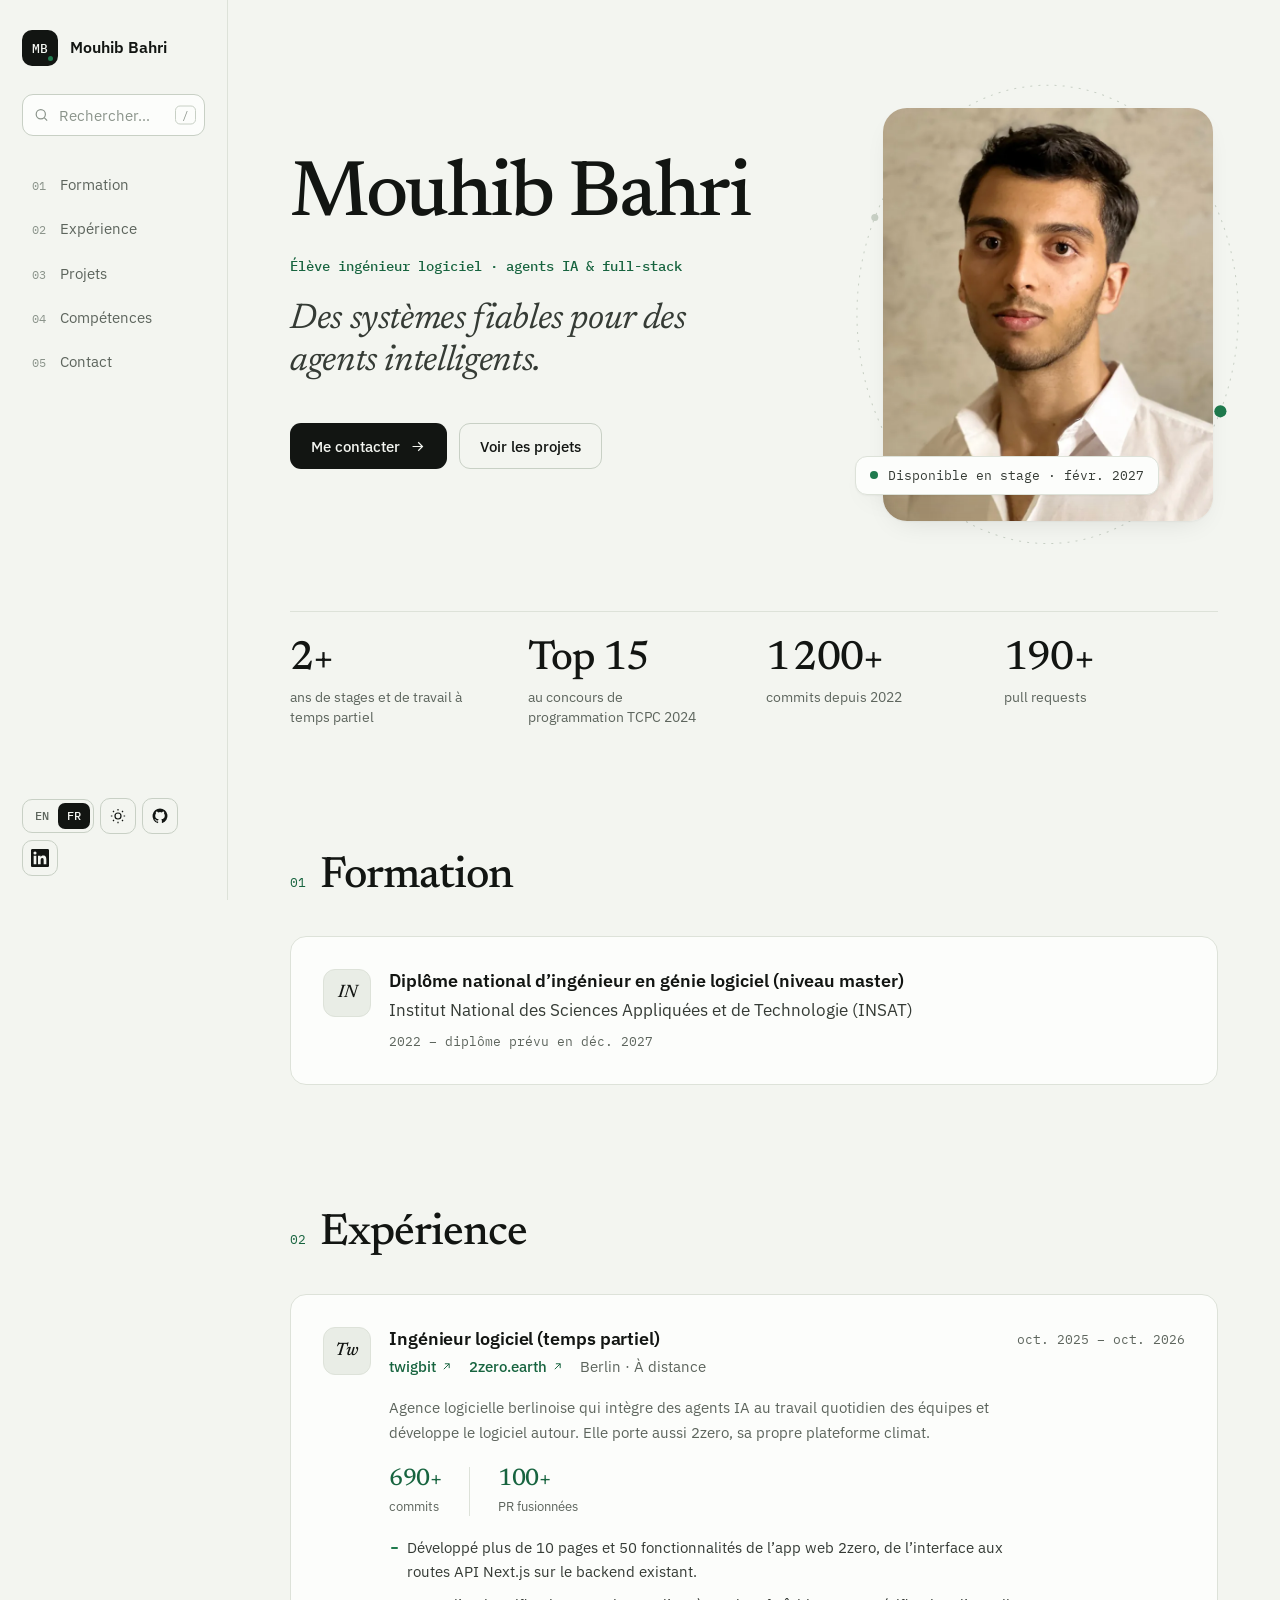
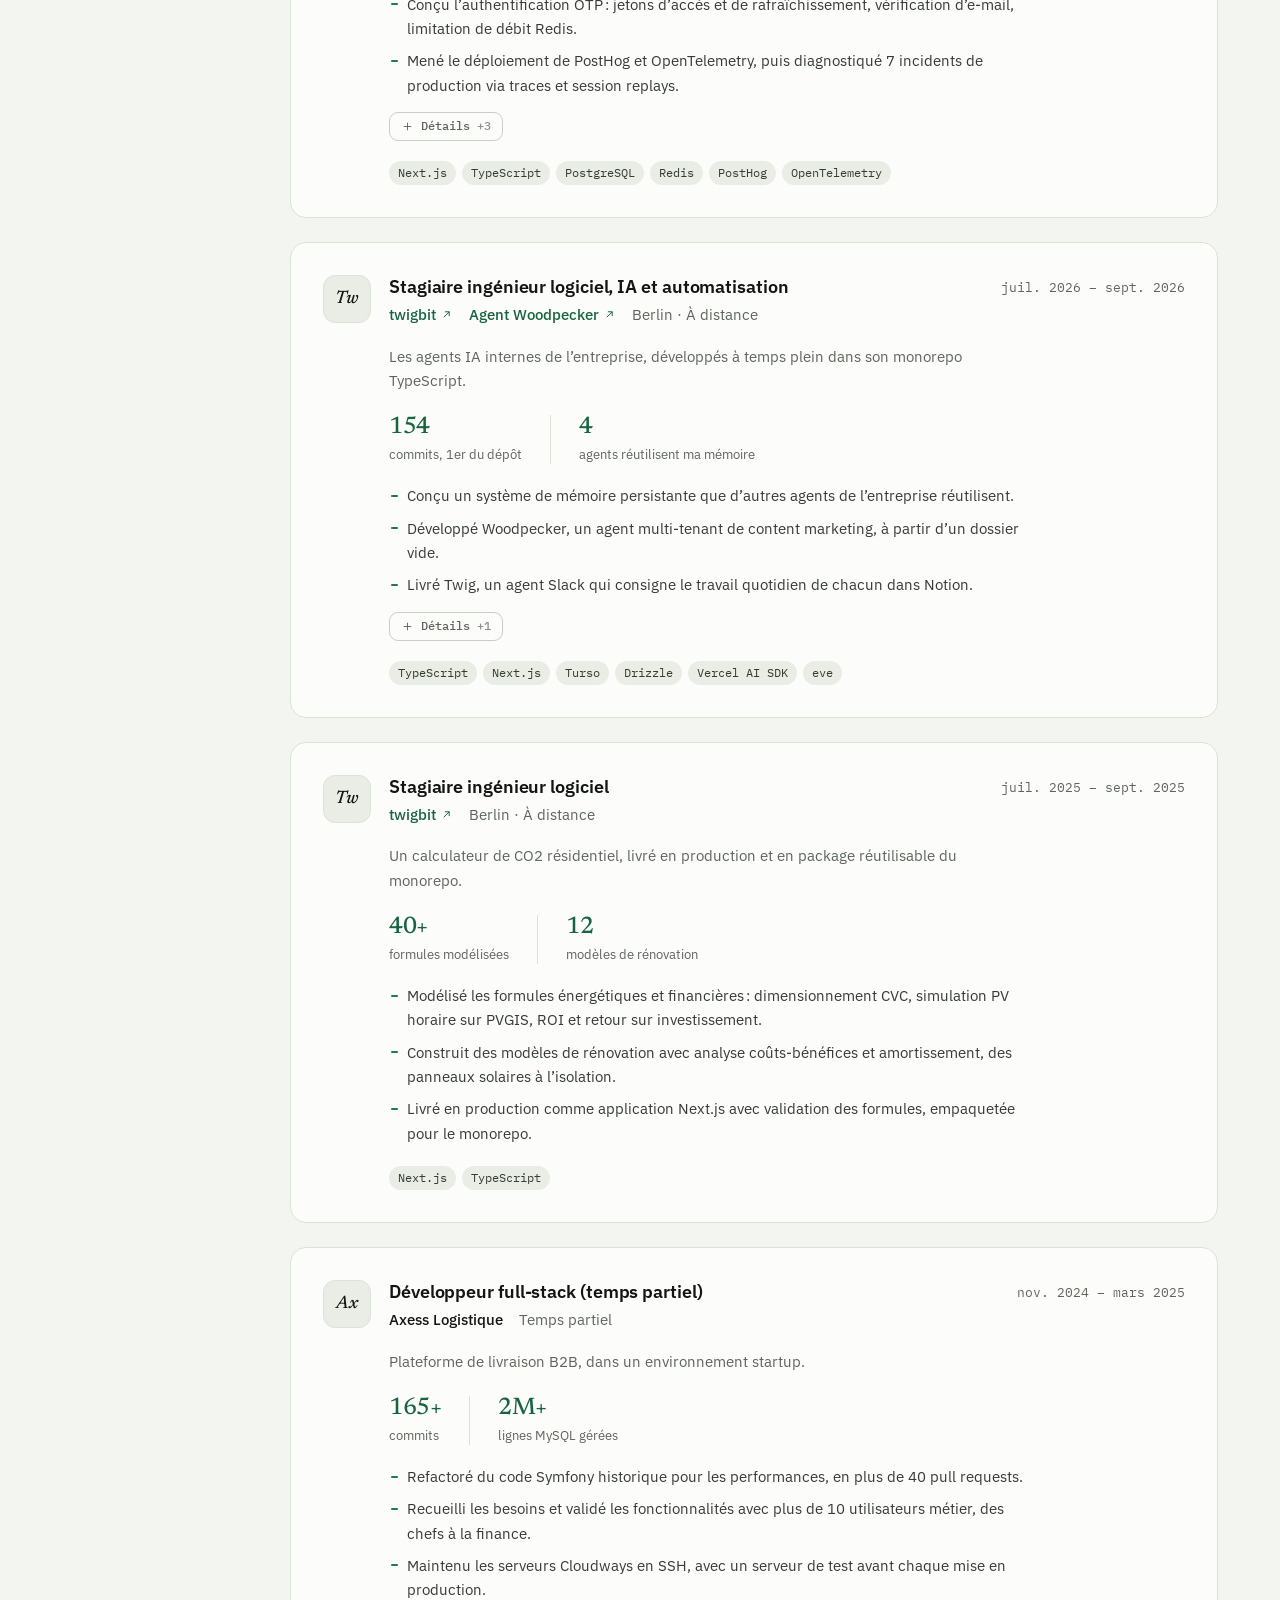
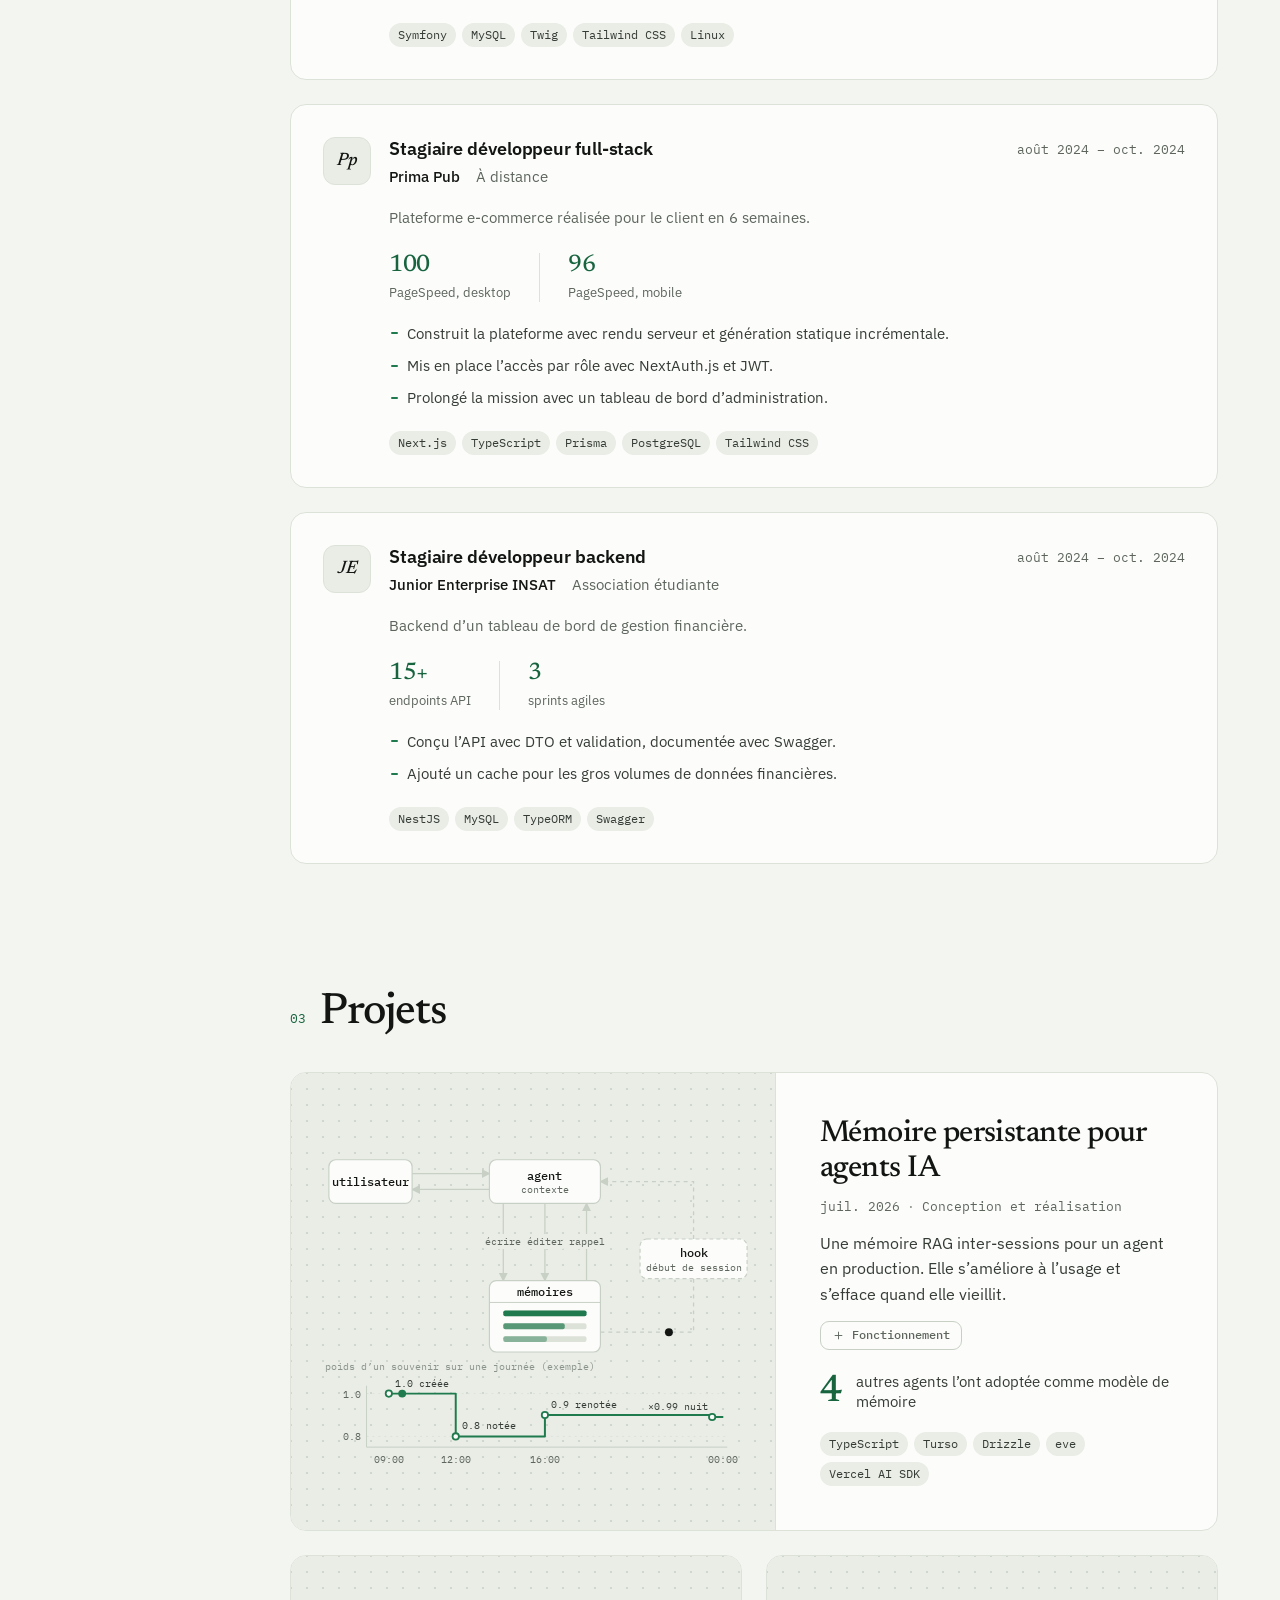
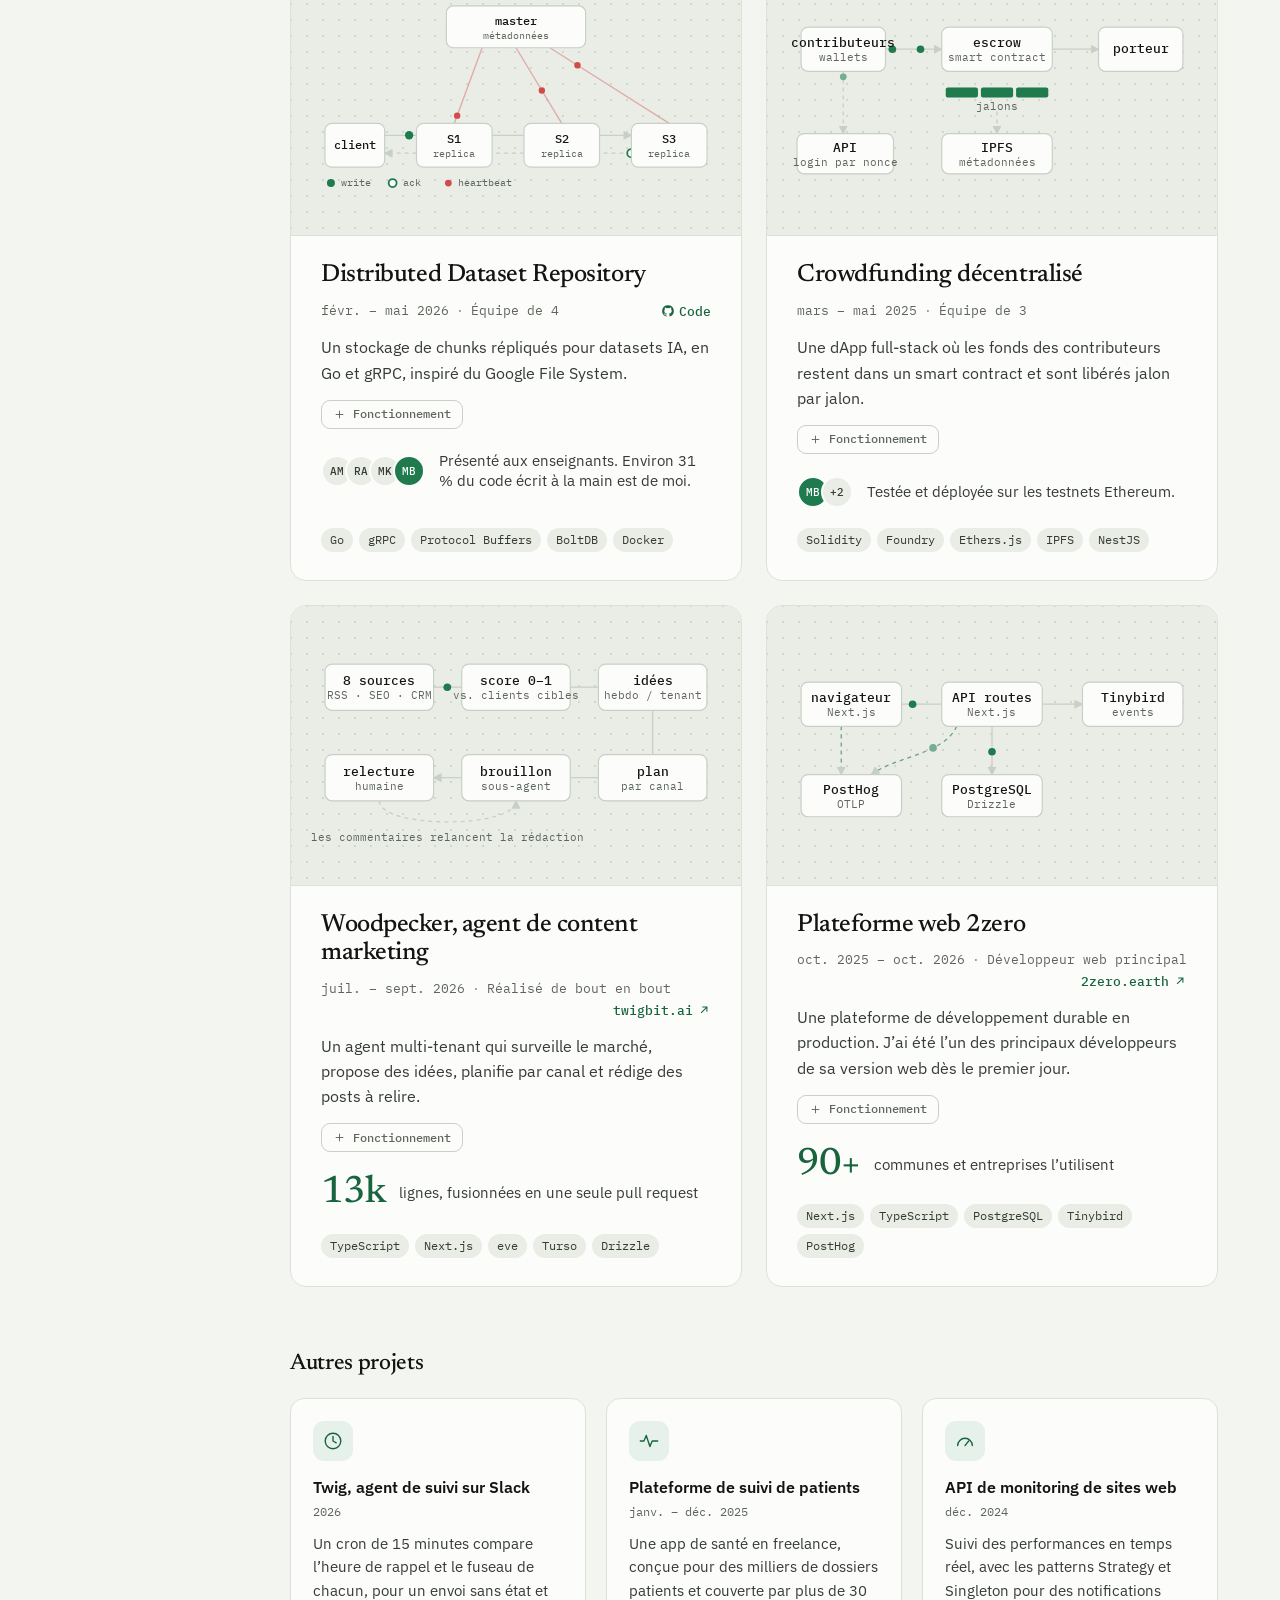
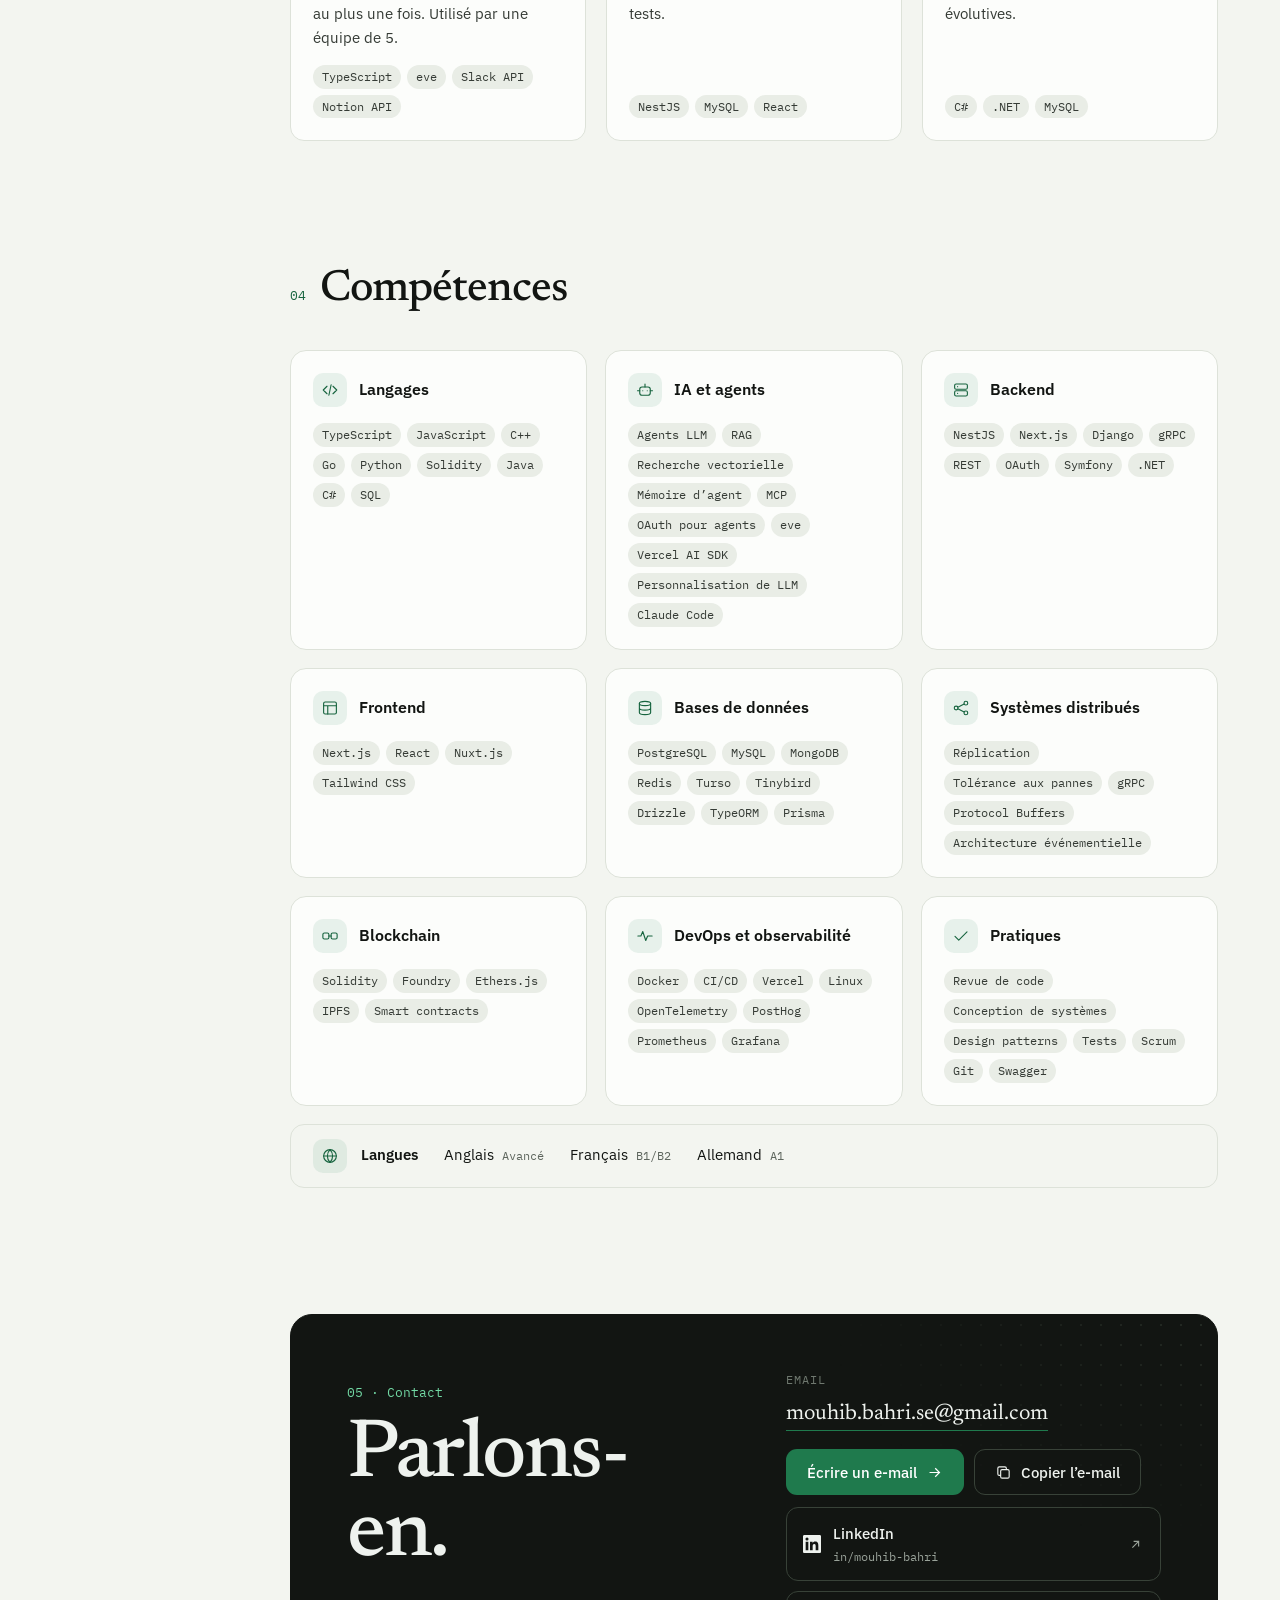
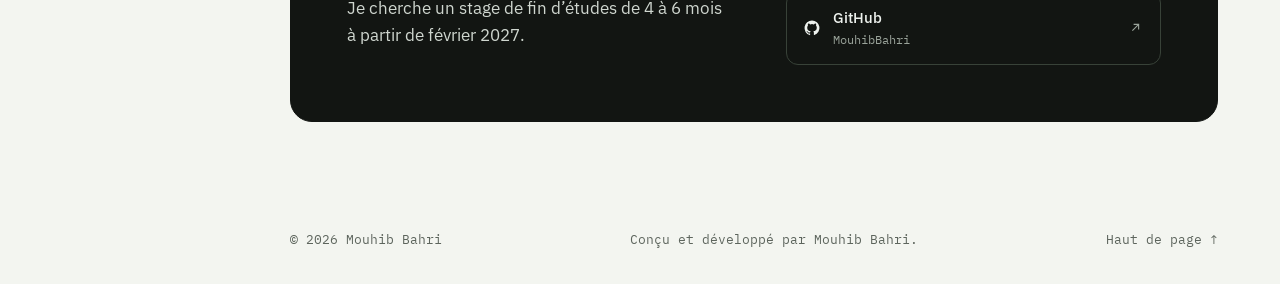
==== commit c588d447: "v2: calmer layout, sidebar nav, photo hero, skill search, new figures - One navigation: left sidebar" ====
--- a/fr/index.html
+++ b/fr/index.html
@@ -3,22 +3,22 @@
 <head>
 <meta charset="utf-8">
 <meta name="viewport" content="width=device-width, initial-scale=1">
-<title>Mouhib Bahri | Ingénieur logiciel, agents IA et systèmes distribués</title>
-<meta name="description" content="Ingénieur logiciel : je conçois des systèmes d’agents IA et l’infrastructure backend qui les porte, mémoire persistante, multi-tenant, observabilité et stockage distribué.">
+<title>Mouhib Bahri | Ingénieur logiciel, agents IA et full-stack</title>
+<meta name="description" content="Mouhib Bahri, élève ingénieur logiciel : des systèmes fiables pour des agents intelligents. Disponible pour un stage de fin d’études dès février 2027.">
 <meta name="author" content="Mouhib Bahri">
 <link rel="canonical" href="https://mouhibbahri.github.io/fr/">
 <link rel="alternate" hreflang="en" href="https://mouhibbahri.github.io/">
 <link rel="alternate" hreflang="fr" href="https://mouhibbahri.github.io/fr/">
 <link rel="alternate" hreflang="x-default" href="https://mouhibbahri.github.io/">
-<meta property="og:type" content="website">
-<meta property="og:title" content="Mouhib Bahri | Ingénieur logiciel, agents IA et systèmes distribués">
-<meta property="og:description" content="Ingénieur logiciel : je conçois des systèmes d’agents IA et l’infrastructure backend qui les porte, mémoire persistante, multi-tenant, observabilité et stockage distribué.">
+<meta property="og:type" content="profile">
+<meta property="og:title" content="Mouhib Bahri | Ingénieur logiciel, agents IA et full-stack">
+<meta property="og:description" content="Mouhib Bahri, élève ingénieur logiciel : des systèmes fiables pour des agents intelligents. Disponible pour un stage de fin d’études dès février 2027.">
 <meta property="og:url" content="https://mouhibbahri.github.io/fr/">
 <meta property="og:image" content="https://mouhibbahri.github.io/assets/img/og.png">
 <meta property="og:locale" content="fr_FR">
 <meta name="twitter:card" content="summary_large_image">
-<meta name="theme-color" content="#f6f4ef" media="(prefers-color-scheme: light)">
-<meta name="theme-color" content="#0e0e0d" media="(prefers-color-scheme: dark)">
+<meta name="theme-color" content="#f3f5f0" media="(prefers-color-scheme: light)">
+<meta name="theme-color" content="#0c0f0d" media="(prefers-color-scheme: dark)">
 <link rel="icon" href="../assets/img/favicon.svg" type="image/svg+xml">
 <link rel="preload" href="../assets/fonts/newsreader-latin-wght-normal.woff2" as="font" type="font/woff2" crossorigin>
 <link rel="preload" href="../assets/fonts/ibm-plex-sans-latin-wght-normal.woff2" as="font" type="font/woff2" crossorigin>
@@ -29,430 +29,319 @@
 })();
 </script>
 <link rel="stylesheet" href="../assets/css/site.css">
-<script type="application/ld+json">{"@context":"https://schema.org","@type":"Person","name":"Mouhib Bahri","jobTitle":"Ingénieur logiciel","url":"https://mouhibbahri.github.io/fr/","email":"mailto:mouhib.bahri.se@gmail.com","sameAs":["https://github.com/MouhibBahri","https://www.linkedin.com/in/mouhib-bahri"],"alumniOf":{"@type":"CollegeOrUniversity","name":"INSAT"}}</script>
+<script type="application/ld+json">{"@context":"https://schema.org","@type":"Person","name":"Mouhib Bahri","jobTitle":"Ingénieur logiciel","url":"https://mouhibbahri.github.io/fr/","image":"https://mouhibbahri.github.io/assets/img/mouhib.jpg","email":"mailto:mouhib.bahri.se@gmail.com","sameAs":["https://github.com/MouhibBahri","https://www.linkedin.com/in/mouhib-bahri"],"alumniOf":{"@type":"CollegeOrUniversity","name":"INSAT"}}</script>
 </head>
 <body>
 <a class="skip" href="#main">Aller au contenu</a>
 <div class="progress" aria-hidden="true"><span></span></div>
-<header class="top">
-<div class="wrap top-in">
+<header class="side">
 <a class="brand" href="#top" aria-label="Mouhib Bahri"><span class="brand-mark">MB</span><span class="brand-name">Mouhib Bahri</span></a>
-<nav class="nav" aria-label="Navigation principale"><a href="#about" data-nav="about">Profil</a><a href="#experience" data-nav="experience">Expérience</a><a href="#projects" data-nav="projects">Projets</a><a href="#skills" data-nav="skills">Compétences</a><a href="#education" data-nav="education">Formation</a><a href="#contact" data-nav="contact">Contact</a></nav>
-<div class="controls">
+<form class="search" role="search" autocomplete="off" onsubmit="return false">
+<label class="sr" for="q">Chercher une compétence dans l’expérience et les projets</label>
+<span class="search-ic"><svg viewBox="0 0 24 24" aria-hidden="true" fill="none" stroke="currentColor" stroke-width="1.7"><circle cx="11" cy="11" r="6.5"/><path d="m20 20-4.2-4.2"/></svg></span>
+<input id="q" type="search" placeholder="Rechercher…" role="combobox" aria-expanded="false" aria-controls="q-list" aria-autocomplete="list" spellcheck="false">
+<kbd class="search-kbd" aria-hidden="true">/</kbd>
+<ul class="suggest" id="q-list" role="listbox" hidden></ul>
+</form>
+<nav class="nav" id="nav" aria-label="Sections"><ol><li><a href="#education" data-nav="education"><span>01</span>Formation</a></li><li><a href="#experience" data-nav="experience"><span>02</span>Expérience</a></li><li><a href="#projects" data-nav="projects"><span>03</span>Projets</a></li><li><a href="#skills" data-nav="skills"><span>04</span>Compétences</a></li><li><a href="#contact" data-nav="contact"><span>05</span>Contact</a></li></ol>
+<div class="nav-tools">
 <div class="lang" role="group" aria-label="Langue">
 <a href="../"  data-lang="en" hreflang="en" lang="en">EN</a>
 <a href="./" aria-current="true" data-lang="fr" hreflang="fr" lang="fr">FR</a>
 </div>
 <button class="icon-btn theme" type="button" aria-label="Basculer entre thème clair et sombre"><svg viewBox="0 0 24 24" aria-hidden="true" fill="none" stroke="currentColor" stroke-width="1.6" class="i-sun"><circle cx="12" cy="12" r="4"/><path d="M12 2.5v2M12 19.5v2M2.5 12h2M19.5 12h2M5.3 5.3l1.4 1.4M17.3 17.3l1.4 1.4M5.3 18.7l1.4-1.4M17.3 6.7l1.4-1.4"/></svg><svg viewBox="0 0 24 24" aria-hidden="true" fill="none" stroke="currentColor" stroke-width="1.6" class="i-moon"><path d="M20 14.5A8 8 0 0 1 9.5 4a8 8 0 1 0 10.5 10.5z"/></svg></button>
-<button class="icon-btn menu-btn" type="button" aria-label="Menu" aria-expanded="false" aria-controls="sheet"><svg viewBox="0 0 24 24" aria-hidden="true" fill="none" stroke="currentColor" stroke-width="1.7"><path d="M4 8h16M4 16h16"/></svg></button>
-</div>
-</div>
-<nav class="sheet" id="sheet" aria-label="Navigation mobile" hidden><a href="#about" data-nav="about"><span>01</span>Profil</a><a href="#experience" data-nav="experience"><span>02</span>Expérience</a><a href="#projects" data-nav="projects"><span>03</span>Projets</a><a href="#skills" data-nav="skills"><span>04</span>Compétences</a><a href="#education" data-nav="education"><span>05</span>Formation</a><a href="#contact" data-nav="contact"><span>06</span>Contact</a></nav>
-</header>
-<nav class="rail" aria-label="Sections"><a href="#about" data-nav="about"><span>01</span>Profil</a><a href="#experience" data-nav="experience"><span>02</span>Expérience</a><a href="#projects" data-nav="projects"><span>03</span>Projets</a><a href="#skills" data-nav="skills"><span>04</span>Compétences</a><a href="#education" data-nav="education"><span>05</span>Formation</a><a href="#contact" data-nav="contact"><span>06</span>Contact</a></nav>
+<a class="icon-btn" href="https://github.com/MouhibBahri" target="_blank" rel="noopener" aria-label="GitHub"><svg viewBox="0 0 24 24" aria-hidden="true"><path fill="currentColor" d="M12 2a10 10 0 0 0-3.16 19.49c.5.09.68-.22.68-.48v-1.7c-2.78.6-3.37-1.34-3.37-1.34-.46-1.16-1.11-1.47-1.11-1.47-.91-.62.07-.6.07-.6 1 .07 1.53 1.03 1.53 1.03.9 1.52 2.34 1.08 2.91.83.09-.65.35-1.09.63-1.34-2.22-.25-4.55-1.11-4.55-4.94 0-1.09.39-1.98 1.03-2.68-.1-.25-.45-1.27.1-2.65 0 0 .84-.27 2.75 1.02a9.5 9.5 0 0 1 5 0c1.91-1.29 2.75-1.02 2.75-1.02.55 1.38.2 2.4.1 2.65.64.7 1.03 1.59 1.03 2.68 0 3.84-2.34 4.68-4.57 4.93.36.31.68.92.68 1.85v2.74c0 .27.18.58.69.48A10 10 0 0 0 12 2z"/></svg></a>
+<a class="icon-btn" href="https://www.linkedin.com/in/mouhib-bahri" target="_blank" rel="noopener" aria-label="LinkedIn"><svg viewBox="0 0 24 24" aria-hidden="true"><path fill="currentColor" d="M20.45 20.45h-3.56v-5.57c0-1.33-.02-3.04-1.85-3.04-1.85 0-2.14 1.45-2.14 2.94v5.67H9.34V9h3.42v1.56h.05c.48-.9 1.64-1.85 3.37-1.85 3.6 0 4.27 2.37 4.27 5.46v6.28zM5.34 7.43a2.06 2.06 0 1 1 0-4.13 2.06 2.06 0 0 1 0 4.13zM7.12 20.45H3.56V9h3.56v11.45zM22.22 0H1.77C.79 0 0 .77 0 1.73v20.54C0 23.23.79 24 1.77 24h20.45c.98 0 1.78-.77 1.78-1.73V1.73C24 .77 23.2 0 22.22 0z"/></svg></a>
+</div>
+</nav>
+<div class="tools">
+<div class="lang" role="group" aria-label="Langue">
+<a href="../"  data-lang="en" hreflang="en" lang="en">EN</a>
+<a href="./" aria-current="true" data-lang="fr" hreflang="fr" lang="fr">FR</a>
+</div>
+<button class="icon-btn theme" type="button" aria-label="Basculer entre thème clair et sombre"><svg viewBox="0 0 24 24" aria-hidden="true" fill="none" stroke="currentColor" stroke-width="1.6" class="i-sun"><circle cx="12" cy="12" r="4"/><path d="M12 2.5v2M12 19.5v2M2.5 12h2M19.5 12h2M5.3 5.3l1.4 1.4M17.3 17.3l1.4 1.4M5.3 18.7l1.4-1.4M17.3 6.7l1.4-1.4"/></svg><svg viewBox="0 0 24 24" aria-hidden="true" fill="none" stroke="currentColor" stroke-width="1.6" class="i-moon"><path d="M20 14.5A8 8 0 0 1 9.5 4a8 8 0 1 0 10.5 10.5z"/></svg></button>
+<a class="icon-btn social" href="https://github.com/MouhibBahri" target="_blank" rel="noopener" aria-label="GitHub"><svg viewBox="0 0 24 24" aria-hidden="true"><path fill="currentColor" d="M12 2a10 10 0 0 0-3.16 19.49c.5.09.68-.22.68-.48v-1.7c-2.78.6-3.37-1.34-3.37-1.34-.46-1.16-1.11-1.47-1.11-1.47-.91-.62.07-.6.07-.6 1 .07 1.53 1.03 1.53 1.03.9 1.52 2.34 1.08 2.91.83.09-.65.35-1.09.63-1.34-2.22-.25-4.55-1.11-4.55-4.94 0-1.09.39-1.98 1.03-2.68-.1-.25-.45-1.27.1-2.65 0 0 .84-.27 2.75 1.02a9.5 9.5 0 0 1 5 0c1.91-1.29 2.75-1.02 2.75-1.02.55 1.38.2 2.4.1 2.65.64.7 1.03 1.59 1.03 2.68 0 3.84-2.34 4.68-4.57 4.93.36.31.68.92.68 1.85v2.74c0 .27.18.58.69.48A10 10 0 0 0 12 2z"/></svg></a>
+<a class="icon-btn social" href="https://www.linkedin.com/in/mouhib-bahri" target="_blank" rel="noopener" aria-label="LinkedIn"><svg viewBox="0 0 24 24" aria-hidden="true"><path fill="currentColor" d="M20.45 20.45h-3.56v-5.57c0-1.33-.02-3.04-1.85-3.04-1.85 0-2.14 1.45-2.14 2.94v5.67H9.34V9h3.42v1.56h.05c.48-.9 1.64-1.85 3.37-1.85 3.6 0 4.27 2.37 4.27 5.46v6.28zM5.34 7.43a2.06 2.06 0 1 1 0-4.13 2.06 2.06 0 0 1 0 4.13zM7.12 20.45H3.56V9h3.56v11.45zM22.22 0H1.77C.79 0 0 .77 0 1.73v20.54C0 23.23.79 24 1.77 24h20.45c.98 0 1.78-.77 1.78-1.73V1.73C24 .77 23.2 0 22.22 0z"/></svg></a>
+<button class="icon-btn search-btn" type="button" aria-label="Chercher une compétence" aria-expanded="false"><svg viewBox="0 0 24 24" aria-hidden="true" fill="none" stroke="currentColor" stroke-width="1.7"><circle cx="11" cy="11" r="6.5"/><path d="m20 20-4.2-4.2"/></svg></button>
+<button class="icon-btn menu-btn" type="button" aria-label="Menu" aria-expanded="false" aria-controls="nav"><svg viewBox="0 0 24 24" aria-hidden="true" fill="none" stroke="currentColor" stroke-width="1.7"><path d="M4 8h16M4 16h16"/></svg></button>
+</div>
+</header>
+<div class="finder" role="region" aria-label="Chercher une compétence dans l’expérience et les projets" hidden>
+<span class="finder-term"></span>
+<span class="finder-pos mono" aria-live="polite"></span>
+<button class="icon-btn finder-prev" type="button" aria-label="Résultat précédent"><svg viewBox="0 0 24 24" aria-hidden="true" fill="none" stroke="currentColor" stroke-width="1.8"><path d="m6 15 6-6 6 6"/></svg></button>
+<button class="icon-btn finder-next" type="button" aria-label="Résultat suivant"><svg viewBox="0 0 24 24" aria-hidden="true" fill="none" stroke="currentColor" stroke-width="1.8"><path d="m6 9 6 6 6-6"/></svg></button>
+<button class="icon-btn finder-clear" type="button" aria-label="Effacer la recherche"><svg viewBox="0 0 24 24" aria-hidden="true" fill="none" stroke="currentColor" stroke-width="1.7"><path d="M6 6l12 12M18 6 6 18"/></svg></button>
+</div>
+<script type="application/json" id="skill-index">[{"name":"TypeScript","n":8},{"name":"Next.js","n":6},{"name":"eve","n":4},{"name":"MySQL","n":4},{"name":"Drizzle","n":3},{"name":"NestJS","n":3},{"name":"PostgreSQL","n":3},{"name":"Turso","n":3},{"name":"Vercel AI SDK","n":3},{"name":"Notion API","n":2},{"name":"OpenTelemetry","n":2},{"name":"PostHog","n":2},{"name":"React","n":2},{"name":"Slack API","n":2},{"name":"Tailwind CSS","n":2},{"name":".NET","n":1},{"name":"BoltDB","n":1},{"name":"C#","n":1},{"name":"Django","n":1},{"name":"Docker","n":1},{"name":"Ethers.js","n":1},{"name":"Foundry","n":1},{"name":"Go","n":1},{"name":"gRPC","n":1},{"name":"IPFS","n":1},{"name":"Linux","n":1},{"name":"MCP","n":1},{"name":"MongoDB","n":1},{"name":"Prisma","n":1},{"name":"Protocol Buffers","n":1},{"name":"Python","n":1},{"name":"RAG","n":1},{"name":"Redis","n":1},{"name":"Solidity","n":1},{"name":"Swagger","n":1},{"name":"Symfony","n":1},{"name":"Tinybird","n":1},{"name":"Twig","n":1},{"name":"TypeORM","n":1},{"name":"Agents LLM","n":0},{"name":"Architecture événementielle","n":0},{"name":"C++","n":0},{"name":"CI/CD","n":0},{"name":"Claude Code","n":0},{"name":"Conception de systèmes","n":0},{"name":"Design patterns","n":0},{"name":"Git","n":0},{"name":"Grafana","n":0},{"name":"Java","n":0},{"name":"JavaScript","n":0},{"name":"Mémoire d’agent","n":0},{"name":"Nuxt.js","n":0},{"name":"OAuth","n":0},{"name":"OAuth pour agents","n":0},{"name":"Personnalisation de LLM","n":0},{"name":"Prometheus","n":0},{"name":"Recherche vectorielle","n":0},{"name":"Réplication","n":0},{"name":"REST","n":0},{"name":"Revue de code","n":0},{"name":"Scrum","n":0},{"name":"Smart contracts","n":0},{"name":"SQL","n":0},{"name":"Tests","n":0},{"name":"Tolérance aux pannes","n":0},{"name":"Vercel","n":0}]</script>
+<script type="application/json" id="i18n">{"none":"Aucun résultat","inSkills":"Dans les compétences","matches":"résultats","match":"résultat"}</script>
 <main id="main">
 <section class="hero" id="top" aria-labelledby="hero-name">
-<div class="hero-grid wrap">
+<div class="hero-grid">
 <div class="hero-copy">
-<p class="status"><span class="pulse" aria-hidden="true"></span>Disponible pour un stage de fin d’études à partir de février 2027</p>
 <h1 id="hero-name">Mouhib Bahri</h1>
-<p class="hero-role">Ingénieur logiciel, agents IA et systèmes distribués</p>
-<p class="hero-pitch">Je conçois des systèmes d’agents IA et l’infrastructure backend qui les porte : mémoire persistante, multi-tenant, observabilité et stockage distribué.</p>
-<p class="hero-sub">Élève ingénieur en dernière année de génie logiciel à l’INSAT, diplôme en 2027.</p>
+<p class="hero-role">Élève ingénieur logiciel · agents IA &amp; full-stack</p>
+<p class="slogan">Des systèmes fiables pour des agents intelligents.</p>
 <div class="hero-actions">
 <a class="btn btn-primary" href="#contact">Me contacter<svg viewBox="0 0 24 24" aria-hidden="true" fill="none" stroke="currentColor" stroke-width="1.7"><path d="M5 12h14M13 6l6 6-6 6"/></svg></a>
 <a class="btn btn-ghost" href="#projects">Voir les projets</a>
-<span class="hero-social">
-<a class="icon-btn" href="https://github.com/MouhibBahri" target="_blank" rel="noopener" aria-label="GitHub"><svg viewBox="0 0 24 24" aria-hidden="true"><path fill="currentColor" d="M12 2a10 10 0 0 0-3.16 19.49c.5.09.68-.22.68-.48v-1.7c-2.78.6-3.37-1.34-3.37-1.34-.46-1.16-1.11-1.47-1.11-1.47-.91-.62.07-.6.07-.6 1 .07 1.53 1.03 1.53 1.03.9 1.52 2.34 1.08 2.91.83.09-.65.35-1.09.63-1.34-2.22-.25-4.55-1.11-4.55-4.94 0-1.09.39-1.98 1.03-2.68-.1-.25-.45-1.27.1-2.65 0 0 .84-.27 2.75 1.02a9.5 9.5 0 0 1 5 0c1.91-1.29 2.75-1.02 2.75-1.02.55 1.38.2 2.4.1 2.65.64.7 1.03 1.59 1.03 2.68 0 3.84-2.34 4.68-4.57 4.93.36.31.68.92.68 1.85v2.74c0 .27.18.58.69.48A10 10 0 0 0 12 2z"/></svg></a>
-<a class="icon-btn" href="https://www.linkedin.com/in/mouhib-bahri" target="_blank" rel="noopener" aria-label="LinkedIn"><svg viewBox="0 0 24 24" aria-hidden="true"><path fill="currentColor" d="M20.45 20.45h-3.56v-5.57c0-1.33-.02-3.04-1.85-3.04-1.85 0-2.14 1.45-2.14 2.94v5.67H9.34V9h3.42v1.56h.05c.48-.9 1.64-1.85 3.37-1.85 3.6 0 4.27 2.37 4.27 5.46v6.28zM5.34 7.43a2.06 2.06 0 1 1 0-4.13 2.06 2.06 0 0 1 0 4.13zM7.12 20.45H3.56V9h3.56v11.45zM22.22 0H1.77C.79 0 0 .77 0 1.73v20.54C0 23.23.79 24 1.77 24h20.45c.98 0 1.78-.77 1.78-1.73V1.73C24 .77 23.2 0 22.22 0z"/></svg></a>
-<a class="icon-btn" href="mailto:mouhib.bahri.se@gmail.com" aria-label="Email"><svg viewBox="0 0 24 24" aria-hidden="true" fill="none" stroke="currentColor" stroke-width="1.6"><rect x="3" y="5" width="18" height="14" rx="2"/><path d="m3.5 6.5 8.5 6.5 8.5-6.5"/></svg></a>
-</span>
-</div>
-</div>
-<figure class="hero-fig fig-card">
-<svg class="fx" viewBox="0 0 420 304" role="img" aria-label="Fig. 0  La pile sur laquelle je travaille" xmlns="http://www.w3.org/2000/svg"><defs><marker id="ah" viewBox="0 0 8 8" refX="7" refY="4" markerWidth="7" markerHeight="7" orient="auto-start-reverse"><path d="M0 0 8 4 0 8z" class="fx-arrowhead"/></marker></defs><g class="fx-layer" style="--i:0"><rect x="70" y="18" width="330" height="46" rx="6"/><text class="fx-idx" x="54" y="45" text-anchor="end">L4</text><text class="fx-label fx-left" x="86" y="38">Runtime d’agents</text><text class="fx-sub fx-left" x="86" y="53">outils, tâches planifiées, sous-agents</text><circle class="fx-led" cx="382" cy="41" r="3.5"/></g><g class="fx-layer" style="--i:1"><rect x="70" y="74" width="330" height="46" rx="6"/><text class="fx-idx" x="54" y="101" text-anchor="end">L3</text><text class="fx-label fx-left" x="86" y="94">Mémoire persistante</text><text class="fx-sub fx-left" x="86" y="109">rappel vectoriel, décroissance, feedback</text><circle class="fx-led" cx="382" cy="97" r="3.5"/></g><g class="fx-layer" style="--i:2"><rect x="70" y="130" width="330" height="46" rx="6"/><text class="fx-idx" x="54" y="157" text-anchor="end">L2</text><text class="fx-label fx-left" x="86" y="150">Multi-tenant</text><text class="fx-sub fx-left" x="86" y="165">accès aux données par tenant</text><circle class="fx-led" cx="382" cy="153" r="3.5"/></g><g class="fx-layer" style="--i:3"><rect x="70" y="186" width="330" height="46" rx="6"/><text class="fx-idx" x="54" y="213" text-anchor="end">L1</text><text class="fx-label fx-left" x="86" y="206">Observabilité</text><text class="fx-sub fx-left" x="86" y="221">traces, logs, session replay</text><circle class="fx-led" cx="382" cy="209" r="3.5"/></g><g class="fx-layer" style="--i:4"><rect x="70" y="242" width="330" height="46" rx="6"/><text class="fx-idx" x="54" y="269" text-anchor="end">L0</text><text class="fx-label fx-left" x="86" y="262">Stockage distribué</text><text class="fx-sub fx-left" x="86" y="277">réplication, tolérance aux pannes</text><circle class="fx-led" cx="382" cy="265" r="3.5"/></g><path id="hspine" d="M354 12 V 296" class="fx-wire fx-dash"/><circle r="3.6" class="fx-dot"><animateMotion dur="5s" begin="0s" repeatCount="indefinite" rotate="auto"><mpath href="#hspine"/></animateMotion></circle></svg>
-<figcaption>Fig. 0  La pile sur laquelle je travaille</figcaption>
-</figure>
-</div>
-<div class="wrap"><dl class="stats"><div class="stat"><dt>commits sur une plateforme en production</dt><dd>690+</dd></div><div class="stat"><dt>pull requests fusionnées</dt><dd>100+</dd></div><div class="stat"><dt>communes et entreprises sur cette plateforme</dt><dd>90+</dd></div><div class="stat"><dt>autres agents réutilisent ma mémoire d’agent</dt><dd>4</dd></div><div class="stat"><dt>concours de programmation TCPC 2024</dt><dd>Top 15</dd></div><div class="stat"><dt>de stages et de travail à temps partiel</dt><dd>2+ ans</dd></div></dl></div>
-</section>
-<section class="section" id="about" aria-labelledby="about-title">
-<div class="wrap">
-<header class="sec-head"><span class="sec-n">§01</span><h2 id="about-title">Profil</h2></header>
-<div class="about-grid">
-<div class="about-text reveal">
-<p class="lead">Élève ingénieur en dernière année de génie logiciel à l’INSAT, avec plus de deux ans de stages et de travail à temps partiel sur des systèmes en production : agents IA, web full-stack, blockchain, DevOps et systèmes distribués. J’aime les problèmes qui ont une vraie profondeur technique, où je peux chercher, concevoir et porter une solution plutôt qu’appliquer un cahier des charges. Je travaille surtout en TypeScript et en C++. Mon terrain de prédilection est le backend et les systèmes, avec assez de polyvalence full-stack pour livrer de bout en bout.</p>
-<p>J’ai commencé par la programmation compétitive (C++), qui m’a donné l’aisance en algorithmique et en structures de données. Mon réflexe le plus fort est architectural : je lis d’abord les papiers et la documentation, puis je conçois le système correctement.</p>
-</div>
-<aside class="about-side reveal">
-<h3 class="mini-title">Ma façon de travailler</h3>
-<ol class="work-list"><li><span>01</span>Lire la documentation et les papiers avant d’écrire du code.</li><li><span>02</span>Prendre en main des problèmes flous, sans modèle existant.</li><li><span>03</span>Backend et systèmes d’abord, avec une vraie polyvalence full-stack.</li><li><span>04</span>Revue de code, tests unitaires et Scrum au quotidien.</li></ol>
-<h3 class="mini-title">Centres d’intérêt</h3>
-<ul class="tags"><li>Agents IA</li><li>Mémoire d’agent</li><li>RAG</li><li>Systèmes distribués</li><li>Architecture backend</li><li>Observabilité</li><li>Blockchain / Web3</li><li>DevOps</li></ul>
-</aside>
-</div>
-</div>
+</div>
+</div>
+<div class="portrait">
+<svg class="orbit" viewBox="0 0 400 480" aria-hidden="true">
+<ellipse cx="200" cy="240" rx="188" ry="226" class="orbit-ring"/>
+<ellipse cx="200" cy="240" rx="160" ry="196" class="orbit-ring orbit-ring-2"/>
+<circle r="6" class="orbit-dot orbit-dot-a"><animateMotion dur="16s" repeatCount="indefinite" path="M388 240a188 226 0 1 1-376 0a188 226 0 1 1 376 0"/></circle>
+<circle r="4" class="orbit-dot"><animateMotion dur="22s" begin="-9s" repeatCount="indefinite" path="M40 240a160 196 0 1 0 320 0a160 196 0 1 0-320 0"/></circle>
+<circle r="3.5" class="orbit-dot"><animateMotion dur="16s" begin="-8s" repeatCount="indefinite" path="M388 240a188 226 0 1 1-376 0a188 226 0 1 1 376 0"/></circle>
+</svg>
+<picture>
+<source srcset="../assets/img/mouhib.webp" type="image/webp">
+<img src="../assets/img/mouhib.jpg" width="720" height="900" alt="Portrait de Mouhib Bahri" fetchpriority="high">
+</picture>
+<p class="status"><span class="pulse" aria-hidden="true"></span>Disponible en stage · févr. 2027</p>
+</div>
+</div>
+<dl class="stats"><div class="stat"><dt>ans de stages et de travail à temps partiel</dt><dd><span class="count" data-n="2" data-pre="" data-suf="+">2+</span></dd></div><div class="stat"><dt>au concours de programmation TCPC 2024</dt><dd><span class="count" data-n="15" data-pre="Top " data-suf="">Top 15</span></dd></div><div class="stat"><dt>commits depuis 2022</dt><dd><span class="count" data-n="1200" data-pre="" data-suf="+">1 200+</span></dd></div><div class="stat"><dt>pull requests</dt><dd><span class="count" data-n="190" data-pre="" data-suf="+">190+</span></dd></div></dl>
+</section>
+<section class="section" id="education" aria-labelledby="education-title">
+<header class="sec-head"><span class="sec-n">01</span><h2 id="education-title">Formation</h2></header>
+<article class="panel edu reveal">
+<span class="logo" aria-hidden="true">IN</span>
+<div>
+<h3>Diplôme national d’ingénieur en génie logiciel (niveau master)</h3>
+<p class="edu-school">Institut National des Sciences Appliquées et de Technologie (INSAT)</p>
+<p class="mono muted">2022 – diplôme prévu en déc. 2027</p>
+</div>
+</article>
 </section>
 <section class="section" id="experience" aria-labelledby="experience-title">
-<div class="wrap">
-<header class="sec-head"><span class="sec-n">§02</span><h2 id="experience-title">Expérience</h2></header>
-<div class="orgs">
-<article class="org reveal">
-<header class="org-head">
+<header class="sec-head"><span class="sec-n">02</span><h2 id="experience-title">Expérience</h2></header>
+<div class="xps">
+<article class="panel xp reveal" data-skills="next.js|typescript|postgresql|redis|posthog|opentelemetry|python|django|mcp" data-label="Ingénieur logiciel (temps partiel) · twigbit">
+<header class="xp-head">
 <span class="logo" aria-hidden="true">Tw</span>
-<div class="org-id">
-<h3>Twigbit Technologies GmbH</h3>
-<p class="mono">Berlin, Allemagne · À distance · 3 postes</p>
-</div>
-<span class="mono org-span">juil. 2025 – oct. 2026</span>
-</header>
-<ol class="roles">
-<li class="role">
-<div class="role-head"><h4>Ingénieur logiciel (temps partiel)</h4><span class="mono dates">oct. 2025 – oct. 2026</span></div>
-<p class="role-sum">Deux volets : la plateforme de développement durable 2zero, utilisée par plus de 90 communes et entreprises, et la refonte du site d’un grand client.</p>
-<div class="role-row">
-<ul class="metrics"><li>690+ commits</li><li>100+ PR fusionnées</li><li>20+ PR relues</li></ul>
-<button class="toggle" type="button" aria-expanded="false" aria-controls="hl-fr-1" hidden><svg viewBox="0 0 24 24" aria-hidden="true" fill="none" stroke="currentColor" stroke-width="1.7" class="i-plus"><path d="M12 5v14M5 12h14"/></svg><span>Détails</span><span class="count">4</span></button>
-</div>
-<ul class="points" id="hl-fr-1"><li>Développé plus de 10 pages et 50 fonctionnalités de l’application web 2zero, de l’interface aux routes API Next.js qui adaptent le backend existant.</li><li>Conçu l’authentification OTP : jetons d’accès et de rafraîchissement, vérification d’e-mail, limitation de débit sur Redis.</li><li>Mené l’intégration PostHog et OpenTelemetry, puis diagnostiqué 7 incidents de production grâce aux traces et au session replay.</li><li>Dans l’équipe de refonte, développé des agents LLM qui permettent au marketing du client de créer des composants à partir d’un prompt, via un CMS headless exposé en MCP avec OAuth.</li></ul>
-<ul class="tags"><li>Next.js</li><li>TypeScript</li><li>Drizzle</li><li>PostgreSQL</li><li>Redis</li><li>Tinybird</li><li>PostHog</li><li>OpenTelemetry</li><li>Python</li><li>Django</li><li>MCP</li></ul>
-</li>
-<li class="role">
-<div class="role-head"><h4>Stagiaire ingénieur logiciel, IA et automatisation</h4><span class="mono dates">juil. 2026 – sept. 2026</span></div>
-<p class="role-sum">À temps plein dans le monorepo TypeScript des agents de l’entreprise, dont j’ai été le premier contributeur en commits sur la période.</p>
-<div class="role-row">
-<ul class="metrics"><li>154 commits</li><li>16+ PR relues et fusionnées</li></ul>
-<button class="toggle" type="button" aria-expanded="false" aria-controls="hl-fr-2" hidden><svg viewBox="0 0 24 24" aria-hidden="true" fill="none" stroke="currentColor" stroke-width="1.7" class="i-plus"><path d="M12 5v14M5 12h14"/></svg><span>Détails</span><span class="count">4</span></button>
-</div>
-<ul class="points" id="hl-fr-2"><li>Conçu le système de mémoire persistante des agents, adopté ensuite par 4 autres agents.</li><li>Développé Woodpecker, un agent multi-tenant de content marketing, à partir d’un dossier vide.</li><li>Livré Twig, un agent Slack qui collecte le compte rendu quotidien de chaque membre de l’équipe dans Notion.</li><li>Développé des packages partagés : connexion par OTP e-mail avec Argon2id, e-mails transactionnels, type de colonne vectorielle.</li></ul>
-<ul class="tags"><li>TypeScript</li><li>Next.js</li><li>Turso</li><li>Drizzle</li><li>Vercel AI SDK</li><li>eve</li><li>Slack API</li><li>Notion API</li></ul>
-</li>
-<li class="role">
-<div class="role-head"><h4>Stagiaire ingénieur logiciel</h4><span class="mono dates">juil. 2025 – sept. 2025</span></div>
-<p class="role-sum">Un calculateur de CO2 résidentiel, livré en production avec Next.js et en package réutilisable du monorepo.</p>
-<div class="role-row">
-<ul class="metrics"><li>40+ formules</li><li>12 modèles de rénovation</li></ul>
-<button class="toggle" type="button" aria-expanded="false" aria-controls="hl-fr-3" hidden><svg viewBox="0 0 24 24" aria-hidden="true" fill="none" stroke="currentColor" stroke-width="1.7" class="i-plus"><path d="M12 5v14M5 12h14"/></svg><span>Détails</span><span class="count">2</span></button>
-</div>
-<ul class="points" id="hl-fr-3"><li>Recherché et modélisé des formules énergétiques et financières : dimensionnement CVC, simulation PV horaire sur données PVGIS, ROI et retour sur investissement.</li><li>Construit des modèles de rénovation avec analyse coûts-bénéfices et plans d’amortissement, des panneaux solaires à l’isolation.</li></ul>
-<ul class="tags"><li>Next.js</li><li>TypeScript</li></ul>
-</li></ol>
-</article>
-<article class="org single reveal">
-<header class="org-head">
+<div class="xp-id">
+<h3>Ingénieur logiciel (temps partiel)</h3>
+<p class="xp-co"><a class="ext" href="https://www.twigbit.ai/en" target="_blank" rel="noopener">twigbit<svg viewBox="0 0 24 24" aria-hidden="true" fill="none" stroke="currentColor" stroke-width="1.8" class="i-ext"><path d="M7 17 17 7M9 7h8v8"/></svg></a><a class="ext" href="https://2zero.earth" target="_blank" rel="noopener">2zero.earth<svg viewBox="0 0 24 24" aria-hidden="true" fill="none" stroke="currentColor" stroke-width="1.8" class="i-ext"><path d="M7 17 17 7M9 7h8v8"/></svg></a><span class="muted">Berlin · À distance</span></p>
+</div>
+<p class="xp-dates mono">oct. 2025 – oct. 2026</p>
+</header>
+<p class="xp-about">Agence logicielle berlinoise qui intègre des agents IA au travail quotidien des équipes et développe le logiciel autour. Elle porte aussi 2zero, sa propre plateforme climat.</p>
+<dl class="kpis"><div><dd><span class="count" data-n="690" data-pre="" data-suf="+">690+</span></dd><dt>commits</dt></div><div><dd><span class="count" data-n="100" data-pre="" data-suf="+">100+</span></dd><dt>PR fusionnées</dt></div></dl>
+<ul class="points"><li>Développé plus de 10 pages et 50 fonctionnalités de l’app web 2zero, de l’interface aux routes API Next.js sur le backend existant.</li><li>Conçu l’authentification OTP : jetons d’accès et de rafraîchissement, vérification d’e-mail, limitation de débit Redis.</li><li>Mené le déploiement de PostHog et OpenTelemetry, puis diagnostiqué 7 incidents de production via traces et session replays.</li></ul>
+<ul class="points points-more" id="hl-1"><li>Développé des agents LLM permettant au marketing d’un grand client de créer des composants depuis un prompt, via un CMS headless en MCP.</li><li>Sécurisé le serveur MCP de l’équipe avec OAuth : les agents externes obtiennent leurs jetons auprès du CMS.</li><li>Relu plus de 20 pull requests et écrit des tests unitaires au sein d’une équipe Scrum.</li></ul>
+<button class="toggle" type="button" aria-expanded="false" aria-controls="hl-1" hidden><svg viewBox="0 0 24 24" aria-hidden="true" fill="none" stroke="currentColor" stroke-width="1.7" class="i-plus"><path d="M12 5v14M5 12h14"/></svg><span>Détails</span><span class="n">+3</span></button>
+<ul class="tags"><li data-skill="next.js">Next.js</li><li data-skill="typescript">TypeScript</li><li data-skill="postgresql">PostgreSQL</li><li data-skill="redis">Redis</li><li data-skill="posthog">PostHog</li><li data-skill="opentelemetry">OpenTelemetry</li></ul>
+</article>
+<article class="panel xp reveal" data-skills="typescript|next.js|turso|drizzle|vercel ai sdk|eve|slack api|notion api" data-label="Stagiaire ingénieur logiciel, IA et automatisation · twigbit">
+<header class="xp-head">
+<span class="logo" aria-hidden="true">Tw</span>
+<div class="xp-id">
+<h3>Stagiaire ingénieur logiciel, IA et automatisation</h3>
+<p class="xp-co"><a class="ext" href="https://www.twigbit.ai/en" target="_blank" rel="noopener">twigbit<svg viewBox="0 0 24 24" aria-hidden="true" fill="none" stroke="currentColor" stroke-width="1.8" class="i-ext"><path d="M7 17 17 7M9 7h8v8"/></svg></a><a class="ext" href="https://www.twigbit.ai/en/agents/marketing" target="_blank" rel="noopener">Agent Woodpecker<svg viewBox="0 0 24 24" aria-hidden="true" fill="none" stroke="currentColor" stroke-width="1.8" class="i-ext"><path d="M7 17 17 7M9 7h8v8"/></svg></a><span class="muted">Berlin · À distance</span></p>
+</div>
+<p class="xp-dates mono">juil. 2026 – sept. 2026</p>
+</header>
+<p class="xp-about">Les agents IA internes de l’entreprise, développés à temps plein dans son monorepo TypeScript.</p>
+<dl class="kpis"><div><dd><span class="count" data-n="154" data-pre="" data-suf="">154</span></dd><dt>commits, 1er du dépôt</dt></div><div><dd><span class="count" data-n="4" data-pre="" data-suf="">4</span></dd><dt>agents réutilisent ma mémoire</dt></div></dl>
+<ul class="points"><li>Conçu un système de mémoire persistante que d’autres agents de l’entreprise réutilisent.</li><li>Développé Woodpecker, un agent multi-tenant de content marketing, à partir d’un dossier vide.</li><li>Livré Twig, un agent Slack qui consigne le travail quotidien de chacun dans Notion.</li></ul>
+<ul class="points points-more" id="hl-2"><li>Développé des packages partagés : connexion OTP par e-mail avec Argon2id, e-mails transactionnels, type de colonne vectorielle.</li></ul>
+<button class="toggle" type="button" aria-expanded="false" aria-controls="hl-2" hidden><svg viewBox="0 0 24 24" aria-hidden="true" fill="none" stroke="currentColor" stroke-width="1.7" class="i-plus"><path d="M12 5v14M5 12h14"/></svg><span>Détails</span><span class="n">+1</span></button>
+<ul class="tags"><li data-skill="typescript">TypeScript</li><li data-skill="next.js">Next.js</li><li data-skill="turso">Turso</li><li data-skill="drizzle">Drizzle</li><li data-skill="vercel ai sdk">Vercel AI SDK</li><li data-skill="eve">eve</li></ul>
+</article>
+<article class="panel xp reveal" data-skills="next.js|typescript" data-label="Stagiaire ingénieur logiciel · twigbit">
+<header class="xp-head">
+<span class="logo" aria-hidden="true">Tw</span>
+<div class="xp-id">
+<h3>Stagiaire ingénieur logiciel</h3>
+<p class="xp-co"><a class="ext" href="https://www.twigbit.ai/en" target="_blank" rel="noopener">twigbit<svg viewBox="0 0 24 24" aria-hidden="true" fill="none" stroke="currentColor" stroke-width="1.8" class="i-ext"><path d="M7 17 17 7M9 7h8v8"/></svg></a><span class="muted">Berlin · À distance</span></p>
+</div>
+<p class="xp-dates mono">juil. 2025 – sept. 2025</p>
+</header>
+<p class="xp-about">Un calculateur de CO2 résidentiel, livré en production et en package réutilisable du monorepo.</p>
+<dl class="kpis"><div><dd><span class="count" data-n="40" data-pre="" data-suf="+">40+</span></dd><dt>formules modélisées</dt></div><div><dd><span class="count" data-n="12" data-pre="" data-suf="">12</span></dd><dt>modèles de rénovation</dt></div></dl>
+<ul class="points"><li>Modélisé les formules énergétiques et financières : dimensionnement CVC, simulation PV horaire sur PVGIS, ROI et retour sur investissement.</li><li>Construit des modèles de rénovation avec analyse coûts-bénéfices et amortissement, des panneaux solaires à l’isolation.</li><li>Livré en production comme application Next.js avec validation des formules, empaquetée pour le monorepo.</li></ul>
+<ul class="tags"><li data-skill="next.js">Next.js</li><li data-skill="typescript">TypeScript</li></ul>
+</article>
+<article class="panel xp reveal" data-skills="symfony|mysql|twig|tailwind css|linux" data-label="Développeur full-stack (temps partiel) · Axess Logistique">
+<header class="xp-head">
 <span class="logo" aria-hidden="true">Ax</span>
-<div class="org-id">
+<div class="xp-id">
 <h3>Développeur full-stack (temps partiel)</h3>
-<p class="mono"><span class="org-name">Axess Logistique</span> · Temps partiel</p>
-</div>
-<span class="mono org-span">nov. 2024 – mars 2025</span>
-</header>
-<div class="single-body">
-<p class="role-sum">Une plateforme de livraison B2B, dans un environnement startup.</p>
-<div class="role-row">
-<ul class="metrics"><li>165+ commits</li><li>40+ PR</li><li>2M+ lignes MySQL</li></ul>
-<button class="toggle" type="button" aria-expanded="false" aria-controls="hl-fr-4" hidden><svg viewBox="0 0 24 24" aria-hidden="true" fill="none" stroke="currentColor" stroke-width="1.7" class="i-plus"><path d="M12 5v14M5 12h14"/></svg><span>Détails</span><span class="count">3</span></button>
-</div>
-<ul class="points" id="hl-fr-4"><li>Refactoré du code Symfony historique pour les performances et administré les bases MySQL.</li><li>Travaillé directement avec plus de 10 utilisateurs métier, des chefs à la finance, sur les besoins et les correctifs.</li><li>Maintenu les serveurs Cloudways en SSH, avec un serveur de test avant chaque mise en production.</li></ul>
-<ul class="tags"><li>Symfony</li><li>MySQL</li><li>Twig</li><li>Tailwind CSS</li><li>Linux</li></ul></div>
-</article>
-<article class="org single reveal">
-<header class="org-head">
+<p class="xp-co"><span class="co">Axess Logistique</span><span class="muted">Temps partiel</span></p>
+</div>
+<p class="xp-dates mono">nov. 2024 – mars 2025</p>
+</header>
+<p class="xp-about">Plateforme de livraison B2B, dans un environnement startup.</p>
+<dl class="kpis"><div><dd><span class="count" data-n="165" data-pre="" data-suf="+">165+</span></dd><dt>commits</dt></div><div><dd><span class="count" data-n="2" data-pre="" data-suf="M+">2M+</span></dd><dt>lignes MySQL gérées</dt></div></dl>
+<ul class="points"><li>Refactoré du code Symfony historique pour les performances, en plus de 40 pull requests.</li><li>Recueilli les besoins et validé les fonctionnalités avec plus de 10 utilisateurs métier, des chefs à la finance.</li><li>Maintenu les serveurs Cloudways en SSH, avec un serveur de test avant chaque mise en production.</li></ul>
+<ul class="tags"><li data-skill="symfony">Symfony</li><li data-skill="mysql">MySQL</li><li data-skill="twig">Twig</li><li data-skill="tailwind css">Tailwind CSS</li><li data-skill="linux">Linux</li></ul>
+</article>
+<article class="panel xp reveal" data-skills="next.js|typescript|prisma|postgresql|tailwind css" data-label="Stagiaire développeur full-stack · Prima Pub">
+<header class="xp-head">
 <span class="logo" aria-hidden="true">Pp</span>
-<div class="org-id">
+<div class="xp-id">
 <h3>Stagiaire développeur full-stack</h3>
-<p class="mono"><span class="org-name">Prima Pub</span> · À distance</p>
-</div>
-<span class="mono org-span">août 2024 – oct. 2024</span>
-</header>
-<div class="single-body">
-<p class="role-sum">Une plateforme e-commerce construite en 6 semaines, puis complétée par un tableau de bord d’administration.</p>
-<div class="role-row">
-<ul class="metrics"><li>100 PageSpeed desktop</li><li>96 mobile</li></ul>
-<button class="toggle" type="button" aria-expanded="false" aria-controls="hl-fr-5" hidden><svg viewBox="0 0 24 24" aria-hidden="true" fill="none" stroke="currentColor" stroke-width="1.7" class="i-plus"><path d="M12 5v14M5 12h14"/></svg><span>Détails</span><span class="count">2</span></button>
-</div>
-<ul class="points" id="hl-fr-5"><li>Rendu serveur et génération statique incrémentale : 92 en SEO, 92 en accessibilité, 100 en bonnes pratiques.</li><li>NextAuth.js avec contrôle d’accès par rôle basé sur JWT.</li></ul>
-<ul class="tags"><li>Next.js</li><li>TypeScript</li><li>Prisma</li><li>PostgreSQL</li><li>Tailwind CSS</li></ul></div>
-</article>
-<article class="org single reveal">
-<header class="org-head">
+<p class="xp-co"><span class="co">Prima Pub</span><span class="muted">À distance</span></p>
+</div>
+<p class="xp-dates mono">août 2024 – oct. 2024</p>
+</header>
+<p class="xp-about">Plateforme e-commerce réalisée pour le client en 6 semaines.</p>
+<dl class="kpis"><div><dd><span class="count" data-n="100" data-pre="" data-suf="">100</span></dd><dt>PageSpeed, desktop</dt></div><div><dd><span class="count" data-n="96" data-pre="" data-suf="">96</span></dd><dt>PageSpeed, mobile</dt></div></dl>
+<ul class="points"><li>Construit la plateforme avec rendu serveur et génération statique incrémentale.</li><li>Mis en place l’accès par rôle avec NextAuth.js et JWT.</li><li>Prolongé la mission avec un tableau de bord d’administration.</li></ul>
+<ul class="tags"><li data-skill="next.js">Next.js</li><li data-skill="typescript">TypeScript</li><li data-skill="prisma">Prisma</li><li data-skill="postgresql">PostgreSQL</li><li data-skill="tailwind css">Tailwind CSS</li></ul>
+</article>
+<article class="panel xp reveal" data-skills="nestjs|mysql|typeorm|swagger" data-label="Stagiaire développeur backend · Junior Enterprise INSAT">
+<header class="xp-head">
 <span class="logo" aria-hidden="true">JE</span>
-<div class="org-id">
+<div class="xp-id">
 <h3>Stagiaire développeur backend</h3>
-<p class="mono"><span class="org-name">Junior Enterprise INSAT</span> · Association étudiante</p>
-</div>
-<span class="mono org-span">août 2024 – oct. 2024</span>
-</header>
-<div class="single-body">
-<p class="role-sum">Le backend d’un tableau de bord de gestion financière.</p>
-<div class="role-row">
-<ul class="metrics"><li>15+ endpoints</li><li>3 sprints</li></ul>
-<button class="toggle" type="button" aria-expanded="false" aria-controls="hl-fr-6" hidden><svg viewBox="0 0 24 24" aria-hidden="true" fill="none" stroke="currentColor" stroke-width="1.7" class="i-plus"><path d="M12 5v14M5 12h14"/></svg><span>Détails</span><span class="count">1</span></button>
-</div>
-<ul class="points" id="hl-fr-6"><li>Conçu l’API avec DTO et validation, documentée avec Swagger, avec mise en cache des gros volumes financiers.</li></ul>
-<ul class="tags"><li>NestJS</li><li>MySQL</li><li>TypeORM</li><li>Swagger</li></ul></div>
+<p class="xp-co"><span class="co">Junior Enterprise INSAT</span><span class="muted">Association étudiante</span></p>
+</div>
+<p class="xp-dates mono">août 2024 – oct. 2024</p>
+</header>
+<p class="xp-about">Backend d’un tableau de bord de gestion financière.</p>
+<dl class="kpis"><div><dd><span class="count" data-n="15" data-pre="" data-suf="+">15+</span></dd><dt>endpoints API</dt></div><div><dd><span class="count" data-n="3" data-pre="" data-suf="">3</span></dd><dt>sprints agiles</dt></div></dl>
+<ul class="points"><li>Conçu l’API avec DTO et validation, documentée avec Swagger.</li><li>Ajouté un cache pour les gros volumes de données financières.</li></ul>
+<ul class="tags"><li data-skill="nestjs">NestJS</li><li data-skill="mysql">MySQL</li><li data-skill="typeorm">TypeORM</li><li data-skill="swagger">Swagger</li></ul>
 </article></div>
-</div>
 </section>
 <section class="section" id="projects" aria-labelledby="projects-title">
-<div class="wrap">
-<header class="sec-head"><span class="sec-n">§03</span><h2 id="projects-title">Projets choisis</h2></header>
+<header class="sec-head"><span class="sec-n">03</span><h2 id="projects-title">Projets</h2></header>
 <div class="cards">
-<article class="card reveal" id="p-memory">
-<figure class="card-fig">
-<svg class="fx" viewBox="0 0 400 222" role="img" aria-label="Mémoire persistante pour agents IA" xmlns="http://www.w3.org/2000/svg"><defs><marker id="ah" viewBox="0 0 8 8" refX="7" refY="4" markerWidth="7" markerHeight="7" orient="auto-start-reverse"><path d="M0 0 8 4 0 8z" class="fx-arrowhead"/></marker></defs><g class="fx-node "><rect x="14" y="20" width="96" height="46" rx="6"/><text class="fx-label" x="62" y="41" text-anchor="middle">agent</text><text class="fx-sub" x="62" y="55" text-anchor="middle">outils mémoire</text></g><g class="fx-node "><rect x="290" y="20" width="96" height="46" rx="6"/><text class="fx-label" x="338" y="41" text-anchor="middle">libSQL</text><text class="fx-sub" x="338" y="55" text-anchor="middle">F8_BLOB · int8</text></g><path id="mw" d="M110 34 H290" class="fx-wire" marker-end="url(#ah)"/><text class="fx-sub" x="200" y="28" text-anchor="middle">store · 1024-d → int8</text><path id="mr" d="M290 54 H110" class="fx-wire" marker-end="url(#ah)"/><text class="fx-sub fx-accent-text" x="200" y="72" text-anchor="middle">(1 − d) · 0.95^Δdays · top 5</text><circle r="3.6" class="fx-dot"><animateMotion dur="3.2s" begin="0s" repeatCount="indefinite" rotate="auto"><mpath href="#mw"/></animateMotion></circle><circle r="3.6" class="fx-dot"><animateMotion dur="3.2s" begin="-1.6s" repeatCount="indefinite" rotate="auto"><mpath href="#mr"/></animateMotion></circle><text class="fx-cap" x="14" y="104">poids des souvenirs</text><text class="fx-sub fx-left" x="14" y="123">preference</text><rect class="fx-track" x="96" y="114" width="200" height="10" rx="2"/><rect class="fx-bar fx-bar-up" x="96" y="114" width="164" height="10" rx="2"/><text class="fx-sub fx-left" x="14" y="143">correction</text><rect class="fx-track" x="96" y="134" width="200" height="10" rx="2"/><rect class="fx-bar fx-bar-up" x="96" y="134" width="190" height="10" rx="2"/><text class="fx-sub fx-left" x="14" y="163">insight</text><rect class="fx-track" x="96" y="154" width="200" height="10" rx="2"/><rect class="fx-bar fx-bar-down" x="96" y="154" width="115.99999999999999" height="10" rx="2"/><text class="fx-sub fx-left" x="14" y="183">discovery</text><rect class="fx-track" x="96" y="174" width="200" height="10" rx="2"/><rect class="fx-bar fx-bar-down" x="96" y="174" width="72" height="10" rx="2"/><text class="fx-sub fx-left" x="14" y="203">insight</text><rect class="fx-track" x="96" y="194" width="200" height="10" rx="2"/><rect class="fx-bar fx-bar-gc" x="96" y="194" width="28.000000000000004" height="10" rx="2"/><text class="fx-sub fx-left" x="306" y="123">↑ EWMA</text><text class="fx-sub fx-left" x="306" y="143">α = 0.3</text><text class="fx-sub fx-left" x="306" y="163">↓ e^(−0.01t)</text><text class="fx-sub fx-left" x="306" y="183">t½ ≈ 69 d</text><text class="fx-sub fx-left" x="306" y="203">GC</text></svg>
-<figcaption><span>Fig. 1</span></figcaption>
-</figure>
-<div class="card-body">
-<div class="card-top">
-<span class="badge">Projet d’entreprise, code non public</span>
-</div>
+<article class="card wide reveal" id="p-memory" data-skills="typescript|turso|drizzle|eve|vercel ai sdk|rag" data-label="Mémoire persistante pour agents IA">
+<figure class="card-fig"><svg class="fx" viewBox="0 0 440 342" role="img" aria-label="Mémoire persistante pour agents IA" xmlns="http://www.w3.org/2000/svg"><defs><marker id="ah6" viewBox="0 0 8 8" refX="7" refY="4" markerWidth="7" markerHeight="7" orient="auto-start-reverse"><path d="M0 0 8 4 0 8z" class="fx-arrowhead"/></marker></defs><path d="M98 42 H176" class="fx-wire" marker-end="url(#ah6)"/><path d="M176 58 H98" class="fx-wire" marker-end="url(#ah6)"/><path d="M190 72 V150" class="fx-wire" marker-end="url(#ah6)"/><path d="M232 72 V150" class="fx-wire" marker-end="url(#ah6)"/><path d="M274 150 V72" class="fx-wire" marker-end="url(#ah6)"/><path d="M288 202 H382 V148 M382 108 V50 H288" class="fx-wire fx-hookwire" marker-end="url(#ah6)"/><circle r="4" class="fx-dot fx-dot-hook" opacity="0"><animateMotion dur="10s" repeatCount="indefinite" path="M288 202 H382 V50 H288" keyPoints="0;0;1;1" keyTimes="0;0.001;0.16;1" calcMode="linear"/><animate attributeName="opacity" values="0;0;1;1;0;0" keyTimes="0;0.001;0.005;0.156;0.16;1" dur="10s" repeatCount="indefinite"/></circle><circle r="4" class="fx-dot" opacity="0"><animateMotion dur="10s" repeatCount="indefinite" path="M98 42 H176" keyPoints="0;0;1;1" keyTimes="0;0.19;0.29;1" calcMode="linear"/><animate attributeName="opacity" values="0;0;1;1;0;0" keyTimes="0;0.19;0.194;0.286;0.29;1" dur="10s" repeatCount="indefinite"/></circle><circle r="4" class="fx-dot" opacity="0"><animateMotion dur="10s" repeatCount="indefinite" path="M274 150 V72" keyPoints="0;0;1;1" keyTimes="0;0.32;0.43;1" calcMode="linear"/><animate attributeName="opacity" values="0;0;1;1;0;0" keyTimes="0;0.32;0.324;0.426;0.43;1" dur="10s" repeatCount="indefinite"/></circle><circle r="4" class="fx-dot" opacity="0"><animateMotion dur="10s" repeatCount="indefinite" path="M176 58 H98" keyPoints="0;0;1;1" keyTimes="0;0.46;0.56;1" calcMode="linear"/><animate attributeName="opacity" values="0;0;1;1;0;0" keyTimes="0;0.46;0.464;0.556;0.56;1" dur="10s" repeatCount="indefinite"/></circle><circle r="4" class="fx-dot" opacity="0"><animateMotion dur="10s" repeatCount="indefinite" path="M190 72 V150" keyPoints="0;0;1;1" keyTimes="0;0.6;0.72;1" calcMode="linear"/><animate attributeName="opacity" values="0;0;1;1;0;0" keyTimes="0;0.6;0.604;0.716;0.72;1" dur="10s" repeatCount="indefinite"/></circle><circle r="4" class="fx-dot" opacity="0"><animateMotion dur="10s" repeatCount="indefinite" path="M232 72 V150" keyPoints="0;0;1;1" keyTimes="0;0.78;0.9;1" calcMode="linear"/><animate attributeName="opacity" values="0;0;1;1;0;0" keyTimes="0;0.78;0.784;0.896;0.9;1" dur="10s" repeatCount="indefinite"/></circle><g class="fx-op"><rect x="169" y="103" width="42" height="15" rx="4"/><text x="190" y="114" text-anchor="middle">écrire</text><rect class="fx-op-on" x="169" y="103" width="42" height="15" rx="4" opacity="0"><animate attributeName="opacity" values="0;0;1;1;0;0" keyTimes="0;0.6;0.61;0.71;0.72;1" dur="10s" repeatCount="indefinite"/></rect><text class="fx-op-on-t" x="190" y="114" text-anchor="middle" opacity="0">écrire<animate attributeName="opacity" values="0;0;1;1;0;0" keyTimes="0;0.6;0.61;0.71;0.72;1" dur="10s" repeatCount="indefinite"/></text></g><g class="fx-op"><rect x="211" y="103" width="42" height="15" rx="4"/><text x="232" y="114" text-anchor="middle">éditer</text><rect class="fx-op-on" x="211" y="103" width="42" height="15" rx="4" opacity="0"><animate attributeName="opacity" values="0;0;1;1;0;0" keyTimes="0;0.78;0.79;0.89;0.9;1" dur="10s" repeatCount="indefinite"/></rect><text class="fx-op-on-t" x="232" y="114" text-anchor="middle" opacity="0">éditer<animate attributeName="opacity" values="0;0;1;1;0;0" keyTimes="0;0.78;0.79;0.89;0.9;1" dur="10s" repeatCount="indefinite"/></text></g><g class="fx-op"><rect x="253" y="103" width="42" height="15" rx="4"/><text x="274" y="114" text-anchor="middle">rappel</text><rect class="fx-op-on" x="253" y="103" width="42" height="15" rx="4" opacity="0"><animate attributeName="opacity" values="0;0;1;1;0;0" keyTimes="0;0.32;0.33;0.42;0.43;1" dur="10s" repeatCount="indefinite"/></rect><text class="fx-op-on-t" x="274" y="114" text-anchor="middle" opacity="0">rappel<animate attributeName="opacity" values="0;0;1;1;0;0" keyTimes="0;0.32;0.33;0.42;0.43;1" dur="10s" repeatCount="indefinite"/></text></g><g class="fx-node "><rect x="14" y="28" width="84" height="44" rx="7"/><text class="fx-label" x="56" y="54" text-anchor="middle">utilisateur</text></g><g class="fx-node "><rect x="176" y="28" width="112" height="44" rx="7"/><text class="fx-label" x="232" y="48" text-anchor="middle">agent</text><text class="fx-sub" x="232" y="62" text-anchor="middle">contexte</text></g><g class="fx-node fx-hook"><rect x="328" y="108" width="108" height="40" rx="7"/><text class="fx-label" x="382" y="126" text-anchor="middle">hook</text><text class="fx-sub" x="382" y="140" text-anchor="middle">début de session</text></g><g class="fx-node fx-table"><rect x="176" y="150" width="112" height="72" rx="7"/><path d="M176 172 H288" class="fx-rule"/><text class="fx-label" x="232" y="165" text-anchor="middle">mémoires</text><rect class="fx-track" x="190" y="180" width="84" height="6" rx="2"/><rect class="fx-bar fx-bar-0" x="190" y="180" width="84" height="6" rx="2"/><rect class="fx-track" x="190" y="193" width="84" height="6" rx="2"/><rect class="fx-bar fx-bar-1" x="190" y="193" width="62" height="6" rx="2"/><rect class="fx-track" x="190" y="206" width="84" height="6" rx="2"/><rect class="fx-bar fx-bar-2" x="190" y="206" width="44" height="6" rx="2"/></g><text class="fx-cap" x="10" y="240">poids d’un souvenir sur une journée (exemple)</text><path d="M52 264 H416 M52 307.2 H416" class="fx-grid"/><path d="M52 256 V318 H416" class="fx-axis"/><text class="fx-sub" x="46" y="268" text-anchor="end">1.0</text><text class="fx-sub" x="46" y="311.2" text-anchor="end">0.8</text><text class="fx-sub" x="74.5" y="334" text-anchor="middle">09:00</text><text class="fx-sub" x="142" y="334" text-anchor="middle">12:00</text><text class="fx-sub" x="232" y="334" text-anchor="middle">16:00</text><text class="fx-sub" x="412" y="334" text-anchor="middle">00:00</text><path d="M74.5 264 H142 V307.2 H232 V285.6 H400.75 V287.544 H412" class="fx-weight"/><circle cx="74.5" cy="264" r="3.2" class="fx-pt"/><text class="fx-sub fx-ptl" x="80.5" y="257" text-anchor="start">1.0 créée</text><circle cx="142" cy="307.2" r="3.2" class="fx-pt"/><text class="fx-sub fx-ptl" x="148" y="300.2" text-anchor="start">0.8 notée</text><circle cx="232" cy="285.6" r="3.2" class="fx-pt"/><text class="fx-sub fx-ptl" x="238" y="278.6" text-anchor="start">0.9 renotée</text><circle cx="400.75" cy="287.544" r="3.2" class="fx-pt"/><text class="fx-sub fx-ptl" x="396.75" y="280.544" text-anchor="end">×0.99 nuit</text><circle r="4" class="fx-dot"><animateMotion dur="10s" repeatCount="indefinite" path="M74.5 264 H142 V307.2 H232 V285.6 H400.75 V287.544 H412"/></circle></svg></figure>
+<div class="card-body">
 <h3>Mémoire persistante pour agents IA</h3>
-<p class="meta mono">juil. 2026<span aria-hidden="true">·</span>Conception et réalisation<span aria-hidden="true">·</span>Twigbit</p>
-<p class="card-line">Une mémoire RAG inter-sessions et auto-ajustée pour un agent en production. Elle s’améliore à l’usage et s’efface quand elle vieillit.</p>
-<details class="more">
-<summary><svg viewBox="0 0 24 24" aria-hidden="true" fill="none" stroke="currentColor" stroke-width="1.7" class="i-plus"><path d="M12 5v14M5 12h14"/></svg><span>Fonctionnement</span><span class="count">4</span></summary>
-<ul class="points"><li>Embeddings de 1024 dimensions, quantifiés en int8 dans des colonnes libSQL F8_BLOB via un type Drizzle sur mesure.</li><li>Classement par (1 − d) × 0,95^jours, plus injection automatique des meilleurs souvenirs en début de session.</li><li>Poids ajustés par le feedback de l’agent (EWMA, α = 0,3) et décroissance nocturne, demi-vie d’environ 69 jours.</li><li>Nettoyage nocturne, et les souvenirs rappelés sont traités comme des données, jamais comme des commandes.</li></ul>
-</details>
-<p class="result"><span class="mono">Résultat</span>Adopté comme modèle de mémoire par 4 autres agents de l’entreprise.</p>
-<ul class="tags"><li>TypeScript</li><li>Turso / libSQL</li><li>Drizzle</li><li>eve</li><li>Vercel AI SDK</li><li>RAG</li></ul>
-</div>
-</article>
-<article class="card reveal" id="p-ddr">
-<figure class="card-fig">
-<svg class="fx" viewBox="0 0 404 226" role="img" aria-label="Distributed Dataset Repository" xmlns="http://www.w3.org/2000/svg"><defs><marker id="ah" viewBox="0 0 8 8" refX="7" refY="4" markerWidth="7" markerHeight="7" orient="auto-start-reverse"><path d="M0 0 8 4 0 8z" class="fx-arrowhead"/></marker></defs><g class="fx-node "><rect x="132" y="10" width="140" height="44" rx="6"/><text class="fx-label" x="202" y="30" text-anchor="middle">master</text><text class="fx-sub" x="202" y="44" text-anchor="middle">metadata · BoltDB</text></g><g class="fx-node "><rect x="10" y="128" width="60" height="44" rx="6"/><text class="fx-label" x="40" y="154" text-anchor="middle">client</text></g><g class="fx-node "><rect x="102" y="128" width="76" height="44" rx="6"/><text class="fx-label" x="140" y="148" text-anchor="middle">S1</text><text class="fx-sub" x="140" y="162" text-anchor="middle">replica</text></g><g class="fx-node "><rect x="210" y="128" width="76" height="44" rx="6"/><text class="fx-label" x="248" y="148" text-anchor="middle">S2</text><text class="fx-sub" x="248" y="162" text-anchor="middle">replica</text></g><g class="fx-node fx-tail"><rect x="318" y="128" width="76" height="44" rx="6"/><text class="fx-label" x="356" y="148" text-anchor="middle">S3</text><text class="fx-sub" x="356" y="162" text-anchor="middle">replica</text></g><path id="cw" d="M70 138 H102 M178 138 H210 M286 138 H318" class="fx-wire" marker-end="url(#ah)"/><path id="ca" d="M318 162 H286 M210 162 H178 M102 162 H70" class="fx-wire fx-dash" marker-end="url(#ah)"/><path id="cwp" d="M70 138 H318" fill="none" stroke="none"/><path id="cap" d="M318 162 H70" fill="none" stroke="none"/><path d="M140 128 L178 54 M248 128 L226 54 M356 128 L252 54" class="fx-wire fx-hb"/><circle cx="14" cy="196" r="3.6" class="fx-dot"/><text class="fx-sub fx-left" x="24" y="199">write</text><circle cx="74" cy="196" r="3.6" class="fx-dot fx-ack"/><text class="fx-sub fx-left" x="84" y="199">ack</text><path d="M128 196 h18" class="fx-wire fx-hb"/><text class="fx-sub fx-left" x="152" y="199">heartbeat 10 s · timeout 15 s</text><text class="fx-cap" x="10" y="218">64 MiB chunks · 1 MiB blocks · CRC32 · RF = 3</text><circle r="4" class="fx-dot"><animateMotion dur="4.4s" repeatCount="indefinite" keyPoints="0;1;1" keyTimes="0;0.42;1" calcMode="linear"><mpath href="#cwp"/></animateMotion><animate attributeName="opacity" values="1;1;0;0" keyTimes="0;0.42;0.43;1" dur="4.4s" repeatCount="indefinite"/></circle><circle r="4" class="fx-dot fx-ack"><animateMotion dur="4.4s" repeatCount="indefinite" keyPoints="0;0;1;1" keyTimes="0;0.5;0.92;1" calcMode="linear"><mpath href="#cap"/></animateMotion><animate attributeName="opacity" values="0;0;1;1;0" keyTimes="0;0.49;0.5;0.92;0.93" dur="4.4s" repeatCount="indefinite"/></circle><text class="fx-sub fx-accent-text fx-fsync" x="356" y="190" text-anchor="middle">fsync · seal<animate attributeName="opacity" values="0;0;1;1;0;0" keyTimes="0;0.4;0.43;0.55;0.6;1" dur="4.4s" repeatCount="indefinite"/></text></svg>
-<figcaption><span>Fig. 2</span></figcaption>
-</figure>
-<div class="card-body">
-<div class="card-top">
-<span class="badge badge-open">Projet de synthèse universitaire</span>
-<a class="link" href="https://github.com/Amir-Mallek/Distributed-Dataset-Repository" target="_blank" rel="noopener"><svg viewBox="0 0 24 24" aria-hidden="true"><path fill="currentColor" d="M12 2a10 10 0 0 0-3.16 19.49c.5.09.68-.22.68-.48v-1.7c-2.78.6-3.37-1.34-3.37-1.34-.46-1.16-1.11-1.47-1.11-1.47-.91-.62.07-.6.07-.6 1 .07 1.53 1.03 1.53 1.03.9 1.52 2.34 1.08 2.91.83.09-.65.35-1.09.63-1.34-2.22-.25-4.55-1.11-4.55-4.94 0-1.09.39-1.98 1.03-2.68-.1-.25-.45-1.27.1-2.65 0 0 .84-.27 2.75 1.02a9.5 9.5 0 0 1 5 0c1.91-1.29 2.75-1.02 2.75-1.02.55 1.38.2 2.4.1 2.65.64.7 1.03 1.59 1.03 2.68 0 3.84-2.34 4.68-4.57 4.93.36.31.68.92.68 1.85v2.74c0 .27.18.58.69.48A10 10 0 0 0 12 2z"/></svg>Dépôt</a>
-</div>
+<p class="meta mono">juil. 2026<span class="sep" aria-hidden="true">·</span>Conception et réalisation</p>
+<p class="card-line">Une mémoire RAG inter-sessions pour un agent en production. Elle s’améliore à l’usage et s’efface quand elle vieillit.</p>
+<ul class="points points-more" id="hw-1"><li>Embeddings de 1024 dimensions, quantifiés en int8 dans des colonnes libSQL F8_BLOB via un type Drizzle sur mesure.</li><li>Rappel classé par similarité × 0,95^jours, plus un hook qui injecte les meilleurs souvenirs en début de session.</li><li>Poids ajustés par les notes de l’agent (EWMA, α = 0,3) et décroissance nocturne, demi-vie d’environ 69 jours.</li><li>Nettoyage nocturne, et les souvenirs rappelés sont traités comme des données, jamais comme des commandes.</li></ul>
+<button class="toggle" type="button" aria-expanded="false" aria-controls="hw-1" hidden><svg viewBox="0 0 24 24" aria-hidden="true" fill="none" stroke="currentColor" stroke-width="1.7" class="i-plus"><path d="M12 5v14M5 12h14"/></svg><span>Fonctionnement</span></button>
+<p class="outcome"><span class="big">4</span><span class="outcome-t">autres agents l’ont adoptée comme modèle de mémoire</span></p>
+<ul class="tags"><li data-skill="typescript">TypeScript</li><li data-skill="turso">Turso</li><li data-skill="drizzle">Drizzle</li><li data-skill="eve">eve</li><li data-skill="vercel ai sdk">Vercel AI SDK</li></ul>
+</div>
+</article>
+<article class="card reveal" id="p-ddr" data-skills="go|grpc|protocol buffers|boltdb|docker" data-label="Distributed Dataset Repository">
+<figure class="card-fig"><svg class="fx" viewBox="0 0 404 200" role="img" aria-label="Distributed Dataset Repository" xmlns="http://www.w3.org/2000/svg"><defs><marker id="ah7" viewBox="0 0 8 8" refX="7" refY="4" markerWidth="7" markerHeight="7" orient="auto-start-reverse"><path d="M0 0 8 4 0 8z" class="fx-arrowhead"/></marker></defs><path d="M70 140 H102 M178 140 H210 M286 140 H318" class="fx-wire" marker-end="url(#ah7)"/><path d="M318 158 H286 M210 158 H178 M102 158 H70" class="fx-wire fx-dash" marker-end="url(#ah7)"/><path d="M140 128 L168 52" class="fx-hbline"/><circle r="3.2" class="fx-hb"><animateMotion dur="1.8s" begin="-0.0s" repeatCount="indefinite" path="M140 128 L168 52"/></circle><path d="M248 128 L202 52" class="fx-hbline"/><circle r="3.2" class="fx-hb"><animateMotion dur="1.8s" begin="-0.6s" repeatCount="indefinite" path="M248 128 L202 52"/></circle><path d="M356 128 L236 52" class="fx-hbline"/><circle r="3.2" class="fx-hb"><animateMotion dur="1.8s" begin="-1.2s" repeatCount="indefinite" path="M356 128 L236 52"/></circle><circle r="4.2" class="fx-dot"><animateMotion dur="4.4s" repeatCount="indefinite" keyPoints="0;1;1" keyTimes="0;0.42;1" calcMode="linear" path="M70 140 H318"/><animate attributeName="opacity" values="1;1;0;0" keyTimes="0;0.42;0.43;1" dur="4.4s" repeatCount="indefinite"/></circle><circle r="4.2" class="fx-dot fx-ack"><animateMotion dur="4.4s" repeatCount="indefinite" keyPoints="0;0;1;1" keyTimes="0;0.5;0.92;1" calcMode="linear" path="M318 158 H70"/><animate attributeName="opacity" values="0;0;1;1;0" keyTimes="0;0.49;0.5;0.92;0.93" dur="4.4s" repeatCount="indefinite"/></circle><g class="fx-node "><rect x="132" y="10" width="140" height="42" rx="7"/><text class="fx-label" x="202" y="29" text-anchor="middle">master</text><text class="fx-sub" x="202" y="43" text-anchor="middle">métadonnées</text></g><g class="fx-node "><rect x="10" y="128" width="60" height="44" rx="7"/><text class="fx-label" x="40" y="154" text-anchor="middle">client</text></g><g class="fx-node "><rect x="102" y="128" width="76" height="44" rx="7"/><text class="fx-label" x="140" y="148" text-anchor="middle">S1</text><text class="fx-sub" x="140" y="162" text-anchor="middle">replica</text></g><g class="fx-node "><rect x="210" y="128" width="76" height="44" rx="7"/><text class="fx-label" x="248" y="148" text-anchor="middle">S2</text><text class="fx-sub" x="248" y="162" text-anchor="middle">replica</text></g><g class="fx-node fx-tail"><rect x="318" y="128" width="76" height="44" rx="7"/><text class="fx-label" x="356" y="148" text-anchor="middle">S3</text><text class="fx-sub" x="356" y="162" text-anchor="middle">replica</text></g><text class="fx-sub fx-accent-text" x="356" y="190" text-anchor="middle" opacity="0">fsync · seal<animate attributeName="opacity" values="0;0;1;1;0;0" keyTimes="0;0.41;0.42;0.55;0.56;1" dur="4.4s" repeatCount="indefinite"/></text><circle cx="16" cy="188" r="4" class="fx-dot"/><text class="fx-sub fx-left" x="26" y="191">write</text><circle cx="78" cy="188" r="4" class="fx-dot fx-ack"/><text class="fx-sub fx-left" x="88" y="191">ack</text><circle cx="134" cy="188" r="3.4" class="fx-hb"/><text class="fx-sub fx-left" x="144" y="191">heartbeat</text></svg></figure>
+<div class="card-body">
 <h3>Distributed Dataset Repository</h3>
-<p class="meta mono">févr. – mai 2026<span aria-hidden="true">·</span>Équipe de 4<span aria-hidden="true">·</span>~31 % du code écrit à la main</p>
-<p class="card-line">Un stockage de chunks répliqués pour datasets IA, en Go et gRPC, inspiré du Google File System et conçu pour des datasets de plus de 50 Go.</p>
-<details class="more">
-<summary><svg viewBox="0 0 24 24" aria-hidden="true" fill="none" stroke="currentColor" stroke-width="1.7" class="i-plus"><path d="M12 5v14M5 12h14"/></svg><span>Fonctionnement</span><span class="count">4</span></summary>
-<ul class="points"><li>Chunks de 64 Mio envoyés en blocs de 1 Mio vérifiés par CRC32, facteur de réplication 3 en chaîne.</li><li>J’ai réalisé la gestion des pannes du master : heartbeat toutes les 10 s, timeout de 15 s, re-réplication automatique.</li><li>Acquittements en chaîne : fsync, attente de l’aval, scellement, ack vers l’amont. Un ack client garantit que toutes les répliques sont persistées.</li><li>Une suite d’injection de pannes tue un nœud et corrompt un chunk dans Docker, puis vérifie le SHA-256 de la copie reconstruite.</li></ul>
-</details>
-<p class="result"><span class="mono">Résultat</span>Présenté aux enseignants du cours. Équipe : Amir Mallek, Roua Ayadi, Moncef Koubaa et moi.</p>
-<ul class="tags"><li>Go</li><li>gRPC</li><li>Protocol Buffers</li><li>BoltDB</li><li>Docker Compose</li></ul>
-</div>
-</article>
-<article class="card reveal" id="p-woodpecker">
-<figure class="card-fig">
-<svg class="fx" viewBox="0 0 400 222" role="img" aria-label="Woodpecker, agent de content marketing" xmlns="http://www.w3.org/2000/svg"><defs><marker id="ah" viewBox="0 0 8 8" refX="7" refY="4" markerWidth="7" markerHeight="7" orient="auto-start-reverse"><path d="M0 0 8 4 0 8z" class="fx-arrowhead"/></marker></defs><g class="fx-node "><rect x="10" y="20" width="108" height="46" rx="6"/><text class="fx-label" x="64" y="41" text-anchor="middle">8 sources</text><text class="fx-sub" x="64" y="55" text-anchor="middle">RSS · SEO · CRM</text></g><g class="fx-node "><rect x="146" y="20" width="108" height="46" rx="6"/><text class="fx-label" x="200" y="41" text-anchor="middle">score 0–1</text><text class="fx-sub" x="200" y="55" text-anchor="middle">vs. clients cibles</text></g><g class="fx-node "><rect x="282" y="20" width="108" height="46" rx="6"/><text class="fx-label" x="336" y="41" text-anchor="middle">idées</text><text class="fx-sub" x="336" y="55" text-anchor="middle">hebdo / tenant</text></g><g class="fx-node "><rect x="282" y="110" width="108" height="46" rx="6"/><text class="fx-label" x="336" y="131" text-anchor="middle">plan</text><text class="fx-sub" x="336" y="145" text-anchor="middle">par canal</text></g><g class="fx-node "><rect x="146" y="110" width="108" height="46" rx="6"/><text class="fx-label" x="200" y="131" text-anchor="middle">brouillon</text><text class="fx-sub" x="200" y="145" text-anchor="middle">sous-agent</text></g><g class="fx-node "><rect x="10" y="110" width="108" height="46" rx="6"/><text class="fx-label" x="64" y="131" text-anchor="middle">relecture</text><text class="fx-sub" x="64" y="145" text-anchor="middle">commentaires</text></g><path id="pp" d="M118 43 H146 M254 43 H282 M336 66 V110 M282 133 H254 M146 133 H118" class="fx-wire" marker-end="url(#ah)"/><path id="ppm" d="M118 43 H282 M336 66 V110 M282 133 H118" fill="none" stroke="none"/><path d="M64 156 C64 182 200 182 200 156" class="fx-wire fx-dash" marker-end="url(#ah)"/><text class="fx-sub" x="132" y="190" text-anchor="middle">les commentaires relancent la rédaction</text><circle r="3.6" class="fx-dot"><animateMotion dur="5s" repeatCount="indefinite"><mpath href="#ppm"/></animateMotion></circle><text class="fx-cap" x="10" y="216">tenant_id filtré à la frontière d’accès aux données</text></svg>
-<figcaption><span>Fig. 3</span></figcaption>
-</figure>
-<div class="card-body">
-<div class="card-top">
-<span class="badge">Projet d’entreprise, code non public</span>
-</div>
+<p class="meta mono">févr. – mai 2026<span class="sep" aria-hidden="true">·</span>Équipe de 4<span class="card-links"><a class="ext" href="https://github.com/Amir-Mallek/Distributed-Dataset-Repository" target="_blank" rel="noopener"><svg viewBox="0 0 24 24" aria-hidden="true"><path fill="currentColor" d="M12 2a10 10 0 0 0-3.16 19.49c.5.09.68-.22.68-.48v-1.7c-2.78.6-3.37-1.34-3.37-1.34-.46-1.16-1.11-1.47-1.11-1.47-.91-.62.07-.6.07-.6 1 .07 1.53 1.03 1.53 1.03.9 1.52 2.34 1.08 2.91.83.09-.65.35-1.09.63-1.34-2.22-.25-4.55-1.11-4.55-4.94 0-1.09.39-1.98 1.03-2.68-.1-.25-.45-1.27.1-2.65 0 0 .84-.27 2.75 1.02a9.5 9.5 0 0 1 5 0c1.91-1.29 2.75-1.02 2.75-1.02.55 1.38.2 2.4.1 2.65.64.7 1.03 1.59 1.03 2.68 0 3.84-2.34 4.68-4.57 4.93.36.31.68.92.68 1.85v2.74c0 .27.18.58.69.48A10 10 0 0 0 12 2z"/></svg>Code</a></span></p>
+<p class="card-line">Un stockage de chunks répliqués pour datasets IA, en Go et gRPC, inspiré du Google File System.</p>
+<ul class="points points-more" id="hw-2"><li>Conçu pour des datasets de plus de 50 Go : chunks de 64 Mio, blocs de 1 Mio vérifiés par CRC32, facteur de réplication 3.</li><li>J’ai réalisé la gestion des pannes du master : heartbeats, détection des nœuds morts et re-réplication automatique.</li><li>Acks en chaîne : fsync, attente de l’aval, scellement, ack vers l’amont. Un ack client garantit la persistance de toutes les répliques.</li><li>Une suite d’injection de pannes tue un nœud, corrompt un chunk et vérifie le SHA-256 de la copie reconstruite.</li></ul>
+<button class="toggle" type="button" aria-expanded="false" aria-controls="hw-2" hidden><svg viewBox="0 0 24 24" aria-hidden="true" fill="none" stroke="currentColor" stroke-width="1.7" class="i-plus"><path d="M12 5v14M5 12h14"/></svg><span>Fonctionnement</span></button>
+<p class="outcome"><span class="avatars" aria-hidden="true"><span>AM</span><span>RA</span><span>MK</span><span class="me">MB</span></span><span class="outcome-t">Présenté aux enseignants. Environ 31 % du code écrit à la main est de moi.</span></p>
+<ul class="tags"><li data-skill="go">Go</li><li data-skill="grpc">gRPC</li><li data-skill="protocol buffers">Protocol Buffers</li><li data-skill="boltdb">BoltDB</li><li data-skill="docker">Docker</li></ul>
+</div>
+</article>
+<article class="card reveal" id="p-dapp" data-skills="solidity|foundry|ethers.js|ipfs|nestjs|mongodb|react" data-label="Crowdfunding décentralisé">
+<figure class="card-fig"><svg class="fx" viewBox="0 0 400 176" role="img" aria-label="Crowdfunding décentralisé" xmlns="http://www.w3.org/2000/svg"><defs><marker id="ah8" viewBox="0 0 8 8" refX="7" refY="4" markerWidth="7" markerHeight="7" orient="auto-start-reverse"><path d="M0 0 8 4 0 8z" class="fx-arrowhead"/></marker></defs><path d="M94 42 H150" class="fx-wire" marker-end="url(#ah8)"/><path d="M260 42 H306" class="fx-wire" marker-end="url(#ah8)"/><path d="M52 64 V126" class="fx-wire fx-dash" marker-end="url(#ah8)"/><path d="M205 104 V126" class="fx-wire fx-dash" marker-end="url(#ah8)"/><circle r="3.8" class="fx-dot"><animateMotion dur="1.5s" begin="0s" repeatCount="indefinite" path="M94 42 H150"/></circle><circle r="3.8" class="fx-dot"><animateMotion dur="1.5s" begin="-0.75s" repeatCount="indefinite" path="M94 42 H150"/></circle><circle r="4" class="fx-dot" opacity="0"><animateMotion dur="6s" repeatCount="indefinite" path="M260 42 H306" keyPoints="0;0;1;1" keyTimes="0;0.24;0.33;1" calcMode="linear"/><animate attributeName="opacity" values="0;0;1;1;0;0" keyTimes="0;0.24;0.244;0.326;0.33;1" dur="6s" repeatCount="indefinite"/></circle><circle r="4" class="fx-dot" opacity="0"><animateMotion dur="6s" repeatCount="indefinite" path="M260 42 H306" keyPoints="0;0;1;1" keyTimes="0;0.57;0.66;1" calcMode="linear"/><animate attributeName="opacity" values="0;0;1;1;0;0" keyTimes="0;0.57;0.574;0.656;0.66;1" dur="6s" repeatCount="indefinite"/></circle><circle r="4" class="fx-dot" opacity="0"><animateMotion dur="6s" repeatCount="indefinite" path="M260 42 H306" keyPoints="0;0;1;1" keyTimes="0;0.9;0.99;1" calcMode="linear"/><animate attributeName="opacity" values="0;0;1;1;0;0" keyTimes="0;0.9;0.904;0.986;0.99;1" dur="6s" repeatCount="indefinite"/></circle><circle r="3.4" class="fx-dot fx-dot-soft" opacity="0"><animateMotion dur="6s" repeatCount="indefinite" path="M52 64 V126" keyPoints="0;0;1;1" keyTimes="0;0.02;0.14;1" calcMode="linear"/><animate attributeName="opacity" values="0;0;1;1;0;0" keyTimes="0;0.02;0.024;0.136;0.14;1" dur="6s" repeatCount="indefinite"/></circle><g class="fx-node "><rect x="10" y="20" width="84" height="44" rx="7"/><text class="fx-label" x="52" y="40" text-anchor="middle">contributeurs</text><text class="fx-sub" x="52" y="54" text-anchor="middle">wallets</text></g><g class="fx-node "><rect x="150" y="20" width="110" height="44" rx="7"/><text class="fx-label" x="205" y="40" text-anchor="middle">escrow</text><text class="fx-sub" x="205" y="54" text-anchor="middle">smart contract</text></g><g class="fx-node "><rect x="306" y="20" width="84" height="44" rx="7"/><text class="fx-label" x="348" y="46" text-anchor="middle">porteur</text></g><g class="fx-node "><rect x="6" y="126" width="96" height="40" rx="7"/><text class="fx-label" x="54" y="144" text-anchor="middle">API</text><text class="fx-sub" x="54" y="158" text-anchor="middle">login par nonce</text></g><g class="fx-node "><rect x="150" y="126" width="110" height="40" rx="7"/><text class="fx-label" x="205" y="144" text-anchor="middle">IPFS</text><text class="fx-sub" x="205" y="158" text-anchor="middle">métadonnées</text></g><rect class="fx-track" x="154" y="80" width="32" height="10" rx="2"/><rect class="fx-ms fx-ms-0" x="154" y="80" width="32" height="10" rx="2"/><rect class="fx-track" x="189" y="80" width="32" height="10" rx="2"/><rect class="fx-ms fx-ms-1" x="189" y="80" width="32" height="10" rx="2"/><rect class="fx-track" x="224" y="80" width="32" height="10" rx="2"/><rect class="fx-ms fx-ms-2" x="224" y="80" width="32" height="10" rx="2"/><text class="fx-sub" x="205" y="102" text-anchor="middle">jalons</text></svg></figure>
+<div class="card-body">
+<h3>Crowdfunding décentralisé</h3>
+<p class="meta mono">mars – mai 2025<span class="sep" aria-hidden="true">·</span>Équipe de 3</p>
+<p class="card-line">Une dApp full-stack où les fonds des contributeurs restent dans un smart contract et sont libérés jalon par jalon.</p>
+<ul class="points points-more" id="hw-3"><li>Connexion wallet sans gas : le backend émet un nonce que le wallet signe.</li><li>Métadonnées des campagnes stockées sur IPFS, immuables après le lancement.</li><li>Libération des fonds par jalons on-chain, écrite en Solidity et testée avec Foundry.</li></ul>
+<button class="toggle" type="button" aria-expanded="false" aria-controls="hw-3" hidden><svg viewBox="0 0 24 24" aria-hidden="true" fill="none" stroke="currentColor" stroke-width="1.7" class="i-plus"><path d="M12 5v14M5 12h14"/></svg><span>Fonctionnement</span></button>
+<p class="outcome"><span class="avatars" aria-hidden="true"><span class="me">MB</span><span>+2</span></span><span class="outcome-t">Testée et déployée sur les testnets Ethereum.</span></p>
+<ul class="tags"><li data-skill="solidity">Solidity</li><li data-skill="foundry">Foundry</li><li data-skill="ethers.js">Ethers.js</li><li data-skill="ipfs">IPFS</li><li data-skill="nestjs">NestJS</li></ul>
+</div>
+</article>
+<article class="card reveal" id="p-woodpecker" data-skills="typescript|next.js|eve|turso|drizzle|vercel ai sdk" data-label="Woodpecker, agent de content marketing">
+<figure class="card-fig"><svg class="fx" viewBox="0 0 400 202" role="img" aria-label="Woodpecker, agent de content marketing" xmlns="http://www.w3.org/2000/svg"><defs><marker id="ah9" viewBox="0 0 8 8" refX="7" refY="4" markerWidth="7" markerHeight="7" orient="auto-start-reverse"><path d="M0 0 8 4 0 8z" class="fx-arrowhead"/></marker></defs><path d="M118 43 H146 M254 43 H282 M336 66 V110 M282 133 H254 M146 133 H118" class="fx-wire" marker-end="url(#ah9)"/><path d="M64 156 C64 184 200 184 200 156" class="fx-wire fx-dash" marker-end="url(#ah9)"/><circle r="3.8" class="fx-dot"><animateMotion dur="5s" begin="0s" repeatCount="indefinite" path="M118 43 H282 M336 66 V110 M282 133 H118"/></circle><g class="fx-node "><rect x="10" y="20" width="108" height="46" rx="7"/><text class="fx-label" x="64" y="41" text-anchor="middle">8 sources</text><text class="fx-sub" x="64" y="55" text-anchor="middle">RSS · SEO · CRM</text></g><g class="fx-node "><rect x="146" y="20" width="108" height="46" rx="7"/><text class="fx-label" x="200" y="41" text-anchor="middle">score 0–1</text><text class="fx-sub" x="200" y="55" text-anchor="middle">vs. clients cibles</text></g><g class="fx-node "><rect x="282" y="20" width="108" height="46" rx="7"/><text class="fx-label" x="336" y="41" text-anchor="middle">idées</text><text class="fx-sub" x="336" y="55" text-anchor="middle">hebdo / tenant</text></g><g class="fx-node "><rect x="282" y="110" width="108" height="46" rx="7"/><text class="fx-label" x="336" y="131" text-anchor="middle">plan</text><text class="fx-sub" x="336" y="145" text-anchor="middle">par canal</text></g><g class="fx-node "><rect x="146" y="110" width="108" height="46" rx="7"/><text class="fx-label" x="200" y="131" text-anchor="middle">brouillon</text><text class="fx-sub" x="200" y="145" text-anchor="middle">sous-agent</text></g><g class="fx-node "><rect x="10" y="110" width="108" height="46" rx="7"/><text class="fx-label" x="64" y="131" text-anchor="middle">relecture</text><text class="fx-sub" x="64" y="145" text-anchor="middle">humaine</text></g><text class="fx-sub" x="132" y="196" text-anchor="middle">les commentaires relancent la rédaction</text></svg></figure>
+<div class="card-body">
 <h3>Woodpecker, agent de content marketing</h3>
-<p class="meta mono">juil. – sept. 2026<span aria-hidden="true">·</span>Réalisé de bout en bout<span aria-hidden="true">·</span>PR d’environ 13k lignes</p>
-<p class="card-line">Un agent multi-tenant qui surveille le marché, propose des idées, planifie par canal et rédige des posts ancrés dans leurs sources.</p>
-<details class="more">
-<summary><svg viewBox="0 0 24 24" aria-hidden="true" fill="none" stroke="currentColor" stroke-width="1.7" class="i-plus"><path d="M12 5v14M5 12h14"/></svg><span>Fonctionnement</span><span class="count">3</span></summary>
-<ul class="points"><li>Une vingtaine d’outils, dont une veille nocturne sur 8 types de sources, notées de 0 à 1 selon les clients cibles de chaque tenant.</li><li>Isolation des tenants appliquée dans 13 repositories, au niveau de l’accès aux données : aucune requête ne peut l’oublier.</li><li>Une application Next.js avec posts, calendrier et relecture, et un chat d’agent qui survit à un rafraîchissement.</li></ul>
-</details>
-<ul class="tags"><li>TypeScript</li><li>Next.js</li><li>eve</li><li>Turso</li><li>Drizzle</li><li>Vercel AI SDK</li></ul>
-</div>
-</article>
-<article class="card reveal" id="p-2zero">
-<figure class="card-fig">
-<svg class="fx" viewBox="0 0 400 214" role="img" aria-label="Plateforme web 2zero" xmlns="http://www.w3.org/2000/svg"><defs><marker id="ah" viewBox="0 0 8 8" refX="7" refY="4" markerWidth="7" markerHeight="7" orient="auto-start-reverse"><path d="M0 0 8 4 0 8z" class="fx-arrowhead"/></marker></defs><g class="fx-node "><rect x="10" y="20" width="100" height="46" rx="6"/><text class="fx-label" x="60" y="41" text-anchor="middle">navigateur</text><text class="fx-sub" x="60" y="55" text-anchor="middle">Next.js</text></g><g class="fx-node "><rect x="150" y="20" width="100" height="46" rx="6"/><text class="fx-label" x="200" y="41" text-anchor="middle">API routes</text><text class="fx-sub" x="200" y="55" text-anchor="middle">Next.js</text></g><g class="fx-node fx-ghost"><rect x="290" y="20" width="100" height="46" rx="6"/><text class="fx-label" x="340" y="41" text-anchor="middle">backend</text><text class="fx-sub" x="340" y="55" text-anchor="middle">existant</text></g><g class="fx-node "><rect x="150" y="112" width="100" height="40" rx="6"/><text class="fx-label" x="200" y="130" text-anchor="middle">PostgreSQL</text><text class="fx-sub" x="200" y="144" text-anchor="middle">Drizzle</text></g><g class="fx-node "><rect x="290" y="112" width="100" height="40" rx="6"/><text class="fx-label" x="340" y="130" text-anchor="middle">Tinybird</text><text class="fx-sub" x="340" y="144" text-anchor="middle">events</text></g><g class="fx-node "><rect x="10" y="112" width="100" height="40" rx="6"/><text class="fx-label" x="60" y="130" text-anchor="middle">PostHog</text><text class="fx-sub" x="60" y="144" text-anchor="middle">OTLP</text></g><path id="o1" d="M110 43 H150 M250 43 H290" class="fx-wire" marker-end="url(#ah)"/><path d="M200 66 V112 M340 66 V112" class="fx-wire" marker-end="url(#ah)"/><path id="ot" d="M170 66 C150 92 110 92 80 112" class="fx-wire fx-dash fx-otel" marker-end="url(#ah)"/><path d="M50 66 V112" class="fx-wire fx-dash fx-otel" marker-end="url(#ah)"/><path id="o1m" d="M110 43 H290" fill="none" stroke="none"/><circle r="3.6" class="fx-dot"><animateMotion dur="3s" begin="0s" repeatCount="indefinite" rotate="auto"><mpath href="#o1m"/></animateMotion></circle><circle r="3.6" class="fx-dot"><animateMotion dur="3s" begin="-1.2s" repeatCount="indefinite" rotate="auto"><mpath href="#ot"/></animateMotion></circle><text class="fx-cap" x="10" y="186">traces · logs · erreurs · session replay</text><text class="fx-cap" x="10" y="204">prod · preview · local (Docker)</text></svg>
-<figcaption><span>Fig. 4</span></figcaption>
-</figure>
-<div class="card-body">
-<div class="card-top">
-<span class="badge">Projet d’entreprise, code non public</span>
-<a class="link" href="https://2zero.earth" target="_blank" rel="noopener"><svg viewBox="0 0 24 24" aria-hidden="true" fill="none" stroke="currentColor" stroke-width="1.7"><path d="M7 17 17 7M9 7h8v8"/></svg>2zero.earth</a>
-</div>
+<p class="meta mono">juil. – sept. 2026<span class="sep" aria-hidden="true">·</span>Réalisé de bout en bout<span class="card-links"><a class="ext" href="https://www.twigbit.ai/en/agents/marketing" target="_blank" rel="noopener">twigbit.ai<svg viewBox="0 0 24 24" aria-hidden="true" fill="none" stroke="currentColor" stroke-width="1.8" class="i-ext"><path d="M7 17 17 7M9 7h8v8"/></svg></a></span></p>
+<p class="card-line">Un agent multi-tenant qui surveille le marché, propose des idées, planifie par canal et rédige des posts à relire.</p>
+<ul class="points points-more" id="hw-4"><li>Une vingtaine d’outils, dont une veille nocturne sur 8 sources notées de 0 à 1 selon les clients cibles de chaque tenant.</li><li>Isolation des tenants appliquée dans 13 repositories, à la frontière d’accès aux données.</li><li>Une app Next.js avec posts, calendrier et relecture, et un chat d’agent qui survit à un rafraîchissement.</li></ul>
+<button class="toggle" type="button" aria-expanded="false" aria-controls="hw-4" hidden><svg viewBox="0 0 24 24" aria-hidden="true" fill="none" stroke="currentColor" stroke-width="1.7" class="i-plus"><path d="M12 5v14M5 12h14"/></svg><span>Fonctionnement</span></button>
+<p class="outcome"><span class="big">13k</span><span class="outcome-t">lignes, fusionnées en une seule pull request</span></p>
+<ul class="tags"><li data-skill="typescript">TypeScript</li><li data-skill="next.js">Next.js</li><li data-skill="eve">eve</li><li data-skill="turso">Turso</li><li data-skill="drizzle">Drizzle</li></ul>
+</div>
+</article>
+<article class="card reveal" id="p-2zero" data-skills="next.js|typescript|postgresql|tinybird|posthog|opentelemetry" data-label="Plateforme web 2zero">
+<figure class="card-fig"><svg class="fx" viewBox="0 0 400 166" role="img" aria-label="Plateforme web 2zero" xmlns="http://www.w3.org/2000/svg"><defs><marker id="ah10" viewBox="0 0 8 8" refX="7" refY="4" markerWidth="7" markerHeight="7" orient="auto-start-reverse"><path d="M0 0 8 4 0 8z" class="fx-arrowhead"/></marker></defs><path d="M110 42 H150 M250 42 H290" class="fx-wire" marker-end="url(#ah10)"/><path d="M200 64 V112" class="fx-wire" marker-end="url(#ah10)"/><path d="M165 64 C152 92 104 94 80 112" class="fx-wire fx-dash fx-otel" marker-end="url(#ah10)"/><path d="M50 64 V112" class="fx-wire fx-dash fx-otel" marker-end="url(#ah10)"/><circle r="3.8" class="fx-dot"><animateMotion dur="3s" begin="0s" repeatCount="indefinite" path="M110 42 H290"/></circle><circle r="3.8" class="fx-dot"><animateMotion dur="3s" begin="-1.4s" repeatCount="indefinite" path="M200 64 V112"/></circle><circle r="3.8" class="fx-dot fx-dot-soft"><animateMotion dur="3s" begin="-0.8s" repeatCount="indefinite" path="M165 64 C152 92 104 94 80 112"/></circle><g class="fx-node "><rect x="10" y="20" width="100" height="44" rx="7"/><text class="fx-label" x="60" y="40" text-anchor="middle">navigateur</text><text class="fx-sub" x="60" y="54" text-anchor="middle">Next.js</text></g><g class="fx-node "><rect x="150" y="20" width="100" height="44" rx="7"/><text class="fx-label" x="200" y="40" text-anchor="middle">API routes</text><text class="fx-sub" x="200" y="54" text-anchor="middle">Next.js</text></g><g class="fx-node "><rect x="290" y="20" width="100" height="44" rx="7"/><text class="fx-label" x="340" y="40" text-anchor="middle">Tinybird</text><text class="fx-sub" x="340" y="54" text-anchor="middle">events</text></g><g class="fx-node "><rect x="150" y="112" width="100" height="42" rx="7"/><text class="fx-label" x="200" y="131" text-anchor="middle">PostgreSQL</text><text class="fx-sub" x="200" y="145" text-anchor="middle">Drizzle</text></g><g class="fx-node "><rect x="10" y="112" width="100" height="42" rx="7"/><text class="fx-label" x="60" y="131" text-anchor="middle">PostHog</text><text class="fx-sub" x="60" y="145" text-anchor="middle">OTLP</text></g></svg></figure>
+<div class="card-body">
 <h3>Plateforme web 2zero</h3>
-<p class="meta mono">oct. 2025 – oct. 2026<span aria-hidden="true">·</span>Développeur web principal<span aria-hidden="true">·</span>90+ organisations</p>
+<p class="meta mono">oct. 2025 – oct. 2026<span class="sep" aria-hidden="true">·</span>Développeur web principal<span class="card-links"><a class="ext" href="https://2zero.earth" target="_blank" rel="noopener">2zero.earth<svg viewBox="0 0 24 24" aria-hidden="true" fill="none" stroke="currentColor" stroke-width="1.8" class="i-ext"><path d="M7 17 17 7M9 7h8v8"/></svg></a></span></p>
 <p class="card-line">Une plateforme de développement durable en production. J’ai été l’un des principaux développeurs de sa version web dès le premier jour.</p>
-<details class="more">
-<summary><svg viewBox="0 0 24 24" aria-hidden="true" fill="none" stroke="currentColor" stroke-width="1.7" class="i-plus"><path d="M12 5v14M5 12h14"/></svg><span>Fonctionnement</span><span class="count">3</span></summary>
-<ul class="points"><li>Plus de 10 pages et 50 fonctionnalités, de la modération communautaire à une carte Leaflet et des classements.</li><li>Authentification OTP, logs et traces envoyés en OTLP vers PostHog, avec des stack traces lisibles en production.</li><li>Gestion des dates migrée vers l’API Temporal, pour des comptes à rebours et classements justes quel que soit le fuseau.</li></ul>
-</details>
-<ul class="tags"><li>Next.js</li><li>TypeScript</li><li>PostgreSQL</li><li>Redis</li><li>Tinybird</li><li>PostHog</li><li>OpenTelemetry</li></ul>
+<ul class="points points-more" id="hw-5"><li>Plus de 10 pages et 50 fonctionnalités, de la modération communautaire à une carte Leaflet et des classements.</li><li>Logs et traces envoyés en OTLP vers PostHog, avec des stack traces lisibles en production.</li><li>Dates migrées vers l’API Temporal, pour des comptes à rebours et classements justes quel que soit le fuseau.</li></ul>
+<button class="toggle" type="button" aria-expanded="false" aria-controls="hw-5" hidden><svg viewBox="0 0 24 24" aria-hidden="true" fill="none" stroke="currentColor" stroke-width="1.7" class="i-plus"><path d="M12 5v14M5 12h14"/></svg><span>Fonctionnement</span></button>
+<p class="outcome"><span class="big">90+</span><span class="outcome-t">communes et entreprises l’utilisent</span></p>
+<ul class="tags"><li data-skill="next.js">Next.js</li><li data-skill="typescript">TypeScript</li><li data-skill="postgresql">PostgreSQL</li><li data-skill="tinybird">Tinybird</li><li data-skill="posthog">PostHog</li></ul>
 </div>
 </article></div>
 <h3 class="sub-title">Autres projets</h3>
 <ul class="minis">
-<li class="mini reveal">
-<div class="mini-head">
-<span class="logo logo-glyph" aria-hidden="true"><svg viewBox="0 0 24 24" aria-hidden="true" fill="none" stroke="currentColor" stroke-width="1.5" stroke-linecap="round" stroke-linejoin="round"><circle cx="12" cy="9" r="4"/><path d="M5 20c1.5-3.5 4-5 7-5s5.5 1.5 7 5"/><path d="M12 2v3"/></svg></span>
-<div>
-<h4>Agents IA pour le site d’un client</h4>
-<p class="mono">Projet d’entreprise · 2026</p>
-</div>
-</div>
-<p class="mini-line">Des agents LLM qui créent des composants testés en A/B via un CMS headless exposé en MCP, derrière OAuth.</p>
-<ul class="tags"><li>Python</li><li>Django</li><li>MCP</li><li>OAuth</li></ul>
+<li class="mini reveal" data-skills="typescript|eve|slack api|notion api" data-label="Twig, agent de suivi sur Slack">
+<span class="logo logo-glyph" aria-hidden="true"><svg viewBox="0 0 24 24" aria-hidden="true" fill="none" stroke="currentColor" stroke-width="1.5" stroke-linecap="round" stroke-linejoin="round"><circle cx="12" cy="12" r="8.5"/><path d="M12 7v5l3.5 2"/></svg></span>
+<h4>Twig, agent de suivi sur Slack</h4>
+<p class="mono muted">2026</p>
+<p class="mini-line">Un cron de 15 minutes compare l’heure de rappel et le fuseau de chacun, pour un envoi sans état et au plus une fois. Utilisé par une équipe de 5.</p>
+<ul class="tags"><li data-skill="typescript">TypeScript</li><li data-skill="eve">eve</li><li data-skill="slack api">Slack API</li><li data-skill="notion api">Notion API</li></ul>
 </li>
-<li class="mini reveal">
-<div class="mini-head">
-<span class="logo logo-glyph" aria-hidden="true"><svg viewBox="0 0 24 24" aria-hidden="true" fill="none" stroke="currentColor" stroke-width="1.5" stroke-linecap="round" stroke-linejoin="round"><rect x="2.5" y="8" width="8" height="8" rx="2"/><rect x="13.5" y="8" width="8" height="8" rx="2"/><path d="M10.5 12h3"/></svg></span>
-<div>
-<h4>dApp de crowdfunding décentralisé</h4>
-<p class="mono">Projet universitaire · mars – mai 2025</p>
-</div>
-</div>
-<p class="mini-line">Connexion wallet sans gas, métadonnées sur IPFS et déblocage des fonds par jalons on-chain. Équipe de 3.</p>
-<ul class="tags"><li>Solidity</li><li>Foundry</li><li>NestJS</li><li>MongoDB</li><li>React</li><li>Ethers.js</li></ul>
+<li class="mini reveal" data-skills="nestjs|mysql|react" data-label="Plateforme de suivi de patients">
+<span class="logo logo-glyph" aria-hidden="true"><svg viewBox="0 0 24 24" aria-hidden="true" fill="none" stroke="currentColor" stroke-width="1.5" stroke-linecap="round" stroke-linejoin="round"><path d="M2.5 12h4l2.5-6 4 12 2.5-6h6"/></svg></span>
+<h4>Plateforme de suivi de patients</h4>
+<p class="mono muted">janv. – déc. 2025</p>
+<p class="mini-line">Une app de santé en freelance, conçue pour des milliers de dossiers patients et couverte par plus de 30 tests.</p>
+<ul class="tags"><li data-skill="nestjs">NestJS</li><li data-skill="mysql">MySQL</li><li data-skill="react">React</li></ul>
 </li>
-<li class="mini reveal">
-<div class="mini-head">
-<span class="logo logo-glyph" aria-hidden="true"><svg viewBox="0 0 24 24" aria-hidden="true" fill="none" stroke="currentColor" stroke-width="1.5" stroke-linecap="round" stroke-linejoin="round"><circle cx="12" cy="12" r="8.5"/><path d="M12 7v5l3.5 2"/></svg></span>
-<div>
-<h4>Twig, l’agent de suivi sur Slack</h4>
-<p class="mono">Projet d’entreprise · 2026</p>
-</div>
-</div>
-<p class="mini-line">Un cron de 15 minutes compare l’heure de rappel et le fuseau de chacun, pour un envoi sans état et au plus une fois. Utilisé par une équipe de 5.</p>
-<ul class="tags"><li>TypeScript</li><li>eve</li><li>Slack API</li><li>Notion API</li></ul>
-</li>
-<li class="mini reveal">
-<div class="mini-head">
-<span class="logo logo-glyph" aria-hidden="true"><svg viewBox="0 0 24 24" aria-hidden="true" fill="none" stroke="currentColor" stroke-width="1.5" stroke-linecap="round" stroke-linejoin="round"><circle cx="12" cy="12" r="4"/><path d="M12 2.5v2.5M12 19v2.5M2.5 12H5M19 12h2.5M5.3 5.3l1.8 1.8M16.9 16.9l1.8 1.8M5.3 18.7l1.8-1.8M16.9 7.1l1.8-1.8"/></svg></span>
-<div>
-<h4>Calculateur de CO2 résidentiel</h4>
-<p class="mono">Projet d’entreprise · 2025</p>
-</div>
-</div>
-<p class="mini-line">Plus de 40 formules énergétiques et financières, simulation PV horaire et 12 modèles de rénovation, en package du monorepo.</p>
-<ul class="tags"><li>Next.js</li><li>TypeScript</li></ul>
-</li>
-<li class="mini reveal">
-<div class="mini-head">
-<span class="logo logo-glyph" aria-hidden="true"><svg viewBox="0 0 24 24" aria-hidden="true" fill="none" stroke="currentColor" stroke-width="1.5" stroke-linecap="round" stroke-linejoin="round"><path d="M2.5 12h4l2.5-6 4 12 2.5-6h6"/></svg></span>
-<div>
-<h4>Plateforme de suivi de patients</h4>
-<p class="mono">Freelance · janv. – déc. 2025</p>
-</div>
-</div>
-<p class="mini-line">Une application de santé conçue pour des milliers de dossiers patients, couverte par plus de 30 tests unitaires, fonctionnels et d’intégration.</p>
-<ul class="tags"><li>NestJS</li><li>MySQL</li><li>React</li></ul>
-</li>
-<li class="mini reveal">
-<div class="mini-head">
+<li class="mini reveal" data-skills="c#|.net|mysql" data-label="API de monitoring de sites web">
 <span class="logo logo-glyph" aria-hidden="true"><svg viewBox="0 0 24 24" aria-hidden="true" fill="none" stroke="currentColor" stroke-width="1.5" stroke-linecap="round" stroke-linejoin="round"><path d="M4 17a8 8 0 1 1 16 0"/><path d="M12 17l4-5"/></svg></span>
-<div>
 <h4>API de monitoring de sites web</h4>
-<p class="mono">Projet universitaire · déc. 2024</p>
-</div>
-</div>
+<p class="mono muted">déc. 2024</p>
 <p class="mini-line">Suivi des performances en temps réel, avec les patterns Strategy et Singleton pour des notifications évolutives.</p>
-<ul class="tags"><li>C#</li><li>.NET</li><li>MySQL</li></ul>
-</li>
-<li class="mini reveal">
-<div class="mini-head">
-<span class="logo logo-glyph" aria-hidden="true"><svg viewBox="0 0 24 24" aria-hidden="true" fill="none" stroke="currentColor" stroke-width="1.5" stroke-linecap="round" stroke-linejoin="round"><rect x="4" y="3" width="16" height="18" rx="2"/><path d="M8 8h8M8 12h8M8 16h5"/></svg></span>
-<div>
-<h4>Backend de tableau de bord financier</h4>
-<p class="mono">Junior Entreprise INSAT · août – oct. 2024</p>
-</div>
-</div>
-<p class="mini-line">Plus de 15 endpoints documentés avec Swagger, avec cache pour les gros volumes financiers.</p>
-<ul class="tags"><li>NestJS</li><li>MySQL</li><li>TypeORM</li></ul>
-</li>
-<li class="mini reveal">
-<div class="mini-head">
-<span class="logo logo-glyph" aria-hidden="true"><svg viewBox="0 0 24 24" aria-hidden="true" fill="none" stroke="currentColor" stroke-width="1.5" stroke-linecap="round" stroke-linejoin="round"><path d="M3 4h2.5l2 11h10.5l2-8H7"/><circle cx="9.5" cy="19.5" r="1.3"/><circle cx="17" cy="19.5" r="1.3"/></svg></span>
-<div>
-<h4>Plateforme e-commerce</h4>
-<p class="mono">Prima Pub · août – oct. 2024</p>
-</div>
-</div>
-<p class="mini-line">Construite en 6 semaines, avec 100 en desktop et 96 en mobile sur PageSpeed.</p>
-<ul class="tags"><li>Next.js</li><li>Prisma</li><li>PostgreSQL</li></ul>
+<ul class="tags"><li data-skill="c#">C#</li><li data-skill=".net">.NET</li><li data-skill="mysql">MySQL</li></ul>
 </li></ul>
-</div>
 </section>
 <section class="section" id="skills" aria-labelledby="skills-title">
-<div class="wrap">
-<header class="sec-head"><span class="sec-n">§04</span><h2 id="skills-title">Compétences</h2></header>
+<header class="sec-head"><span class="sec-n">04</span><h2 id="skills-title">Compétences</h2></header>
 <div class="skill-grid">
-<div class="skill reveal">
-<h3 class="mini-title">Langages</h3>
-<ul class="tags"><li>TypeScript / JavaScript</li><li>C++</li><li>Go</li><li>Python</li><li>Solidity</li><li>Java</li><li>C#</li><li>SQL</li></ul>
-</div>
-<div class="skill reveal">
-<h3 class="mini-title">IA et agents</h3>
-<ul class="tags"><li>RAG</li><li>Recherche vectorielle et embeddings</li><li>Agents LLM</li><li>Mémoire d’agent</li><li>MCP</li><li>OAuth pour agents</li><li>Pipelines pilotés par LLM</li><li>eve</li><li>Vercel AI SDK</li><li>Personnalisation efficace de LLM</li><li>Claude Code</li></ul>
-</div>
-<div class="skill reveal">
-<h3 class="mini-title">Backend</h3>
-<ul class="tags"><li>NestJS</li><li>Next.js API routes</li><li>Django</li><li>gRPC</li><li>REST</li><li>OAuth</li><li>Symfony</li><li>.NET</li></ul>
-</div>
-<div class="skill reveal">
-<h3 class="mini-title">Frontend</h3>
-<ul class="tags"><li>Next.js (App Router, RSC)</li><li>React</li><li>Nuxt.js</li><li>Tailwind CSS</li></ul>
-</div>
-<div class="skill reveal">
-<h3 class="mini-title">Bases de données</h3>
-<ul class="tags"><li>PostgreSQL</li><li>MySQL</li><li>MongoDB</li><li>Redis</li><li>Turso / libSQL</li><li>Tinybird</li><li>Drizzle ORM</li><li>TypeORM</li><li>Prisma</li></ul>
-</div>
-<div class="skill reveal">
-<h3 class="mini-title">Systèmes distribués</h3>
-<ul class="tags"><li>Réplication et tolérance aux pannes</li><li>gRPC et Protocol Buffers</li><li>Architecture événementielle</li><li>Architecture Lambda</li></ul>
-</div>
-<div class="skill reveal">
-<h3 class="mini-title">Blockchain / Web3</h3>
-<ul class="tags"><li>Solidity</li><li>Foundry</li><li>Ethers.js</li><li>IPFS</li><li>Déploiement de smart contracts</li></ul>
-</div>
-<div class="skill reveal">
-<h3 class="mini-title">DevOps et observabilité</h3>
-<ul class="tags"><li>Docker</li><li>CI/CD</li><li>Vercel</li><li>Linux et SSH</li><li>Cloudways</li><li>OpenTelemetry</li><li>PostHog</li><li>Prometheus et Grafana</li></ul>
-</div>
-<div class="skill reveal">
-<h3 class="mini-title">Algorithmique</h3>
-<ul class="tags"><li>Algorithmes de graphes</li><li>Fenêtre glissante</li><li>Sommes préfixes</li><li>Deux pointeurs</li><li>Arbres</li><li>C++ de compétition</li></ul>
-</div>
-<div class="skill reveal">
-<h3 class="mini-title">Pratiques</h3>
-<ul class="tags"><li>Scrum</li><li>Git</li><li>Revue de code</li><li>Conception de systèmes</li><li>Design patterns</li><li>POO</li><li>Tests unitaires, d’intégration et E2E</li><li>Swagger / OpenAPI</li></ul>
-</div>
-<div class="skill reveal">
-<h3 class="mini-title">Langues parlées</h3>
-<ul class="spoken"><li><span>Anglais</span><span class="mono">Avancé</span></li><li><span>Français</span><span class="mono">Intermédiaire, B1/B2</span></li><li><span>Allemand</span><span class="mono">Débutant, A1</span></li></ul>
-</div>
-</div>
-</div>
-</section>
-<section class="section" id="education" aria-labelledby="education-title">
-<div class="wrap">
-<header class="sec-head"><span class="sec-n">§05</span><h2 id="education-title">Formation et distinctions</h2></header>
-<div class="edu-grid">
-<div class="edu reveal">
-<div class="org-head">
-<span class="logo" aria-hidden="true">IN</span>
-<div class="org-id">
-<h3>Diplôme national d’ingénieur, génie logiciel</h3>
-<p class="mono">INSAT, Institut National des Sciences Appliquées et de Technologie</p>
-</div>
-</div>
-<p class="mono dates edu-dates">2022 – 2027 · diplôme prévu en décembre 2027</p>
-<p class="edu-line">Cursus de cinq ans, équivalent licence plus master. Socle de mathématiques et de physique, puis génie logiciel, IA et deep learning, blockchain, sécurité et Scrum.</p>
-<p class="edu-cap"><a href="#p-ddr">Projet de synthèse : Distributed Dataset Repository</a></p>
-<h3 class="mini-title">Certifications</h3>
-<ul class="certs"><li><span>React Basics</span><span class="mono">Meta</span></li><li><span>Efficient Large Language Model (LLM) Customization</span></li></ul>
-</div>
-<ol class="awards reveal">
-<li><span class="award-v">Top 15</span><span class="award-t">TCPC 2024, concours universitaire de programmation</span></li><li><span class="award-v">Top 10</span><span class="award-t">De façon régulière, aux concours nationaux de programmation, sept. à déc. 2024</span></li><li><span class="award-v">#1</span><span class="award-t">Contributeur en commits du monorepo des agents pendant le stage 2026</span></li><li><span class="award-v">4</span><span class="award-t">Agents de l’entreprise ont adopté le système de mémoire que j’ai conçu</span></li><li><span class="award-v">7</span><span class="award-t">Incidents de production diagnostiqués avec PostHog et OpenTelemetry</span></li>
-</ol>
-</div>
-</div>
+<div class="panel skill reveal" data-skills="typescript|javascript|c++|go|python|solidity|java|c#|sql" data-label="Langages">
+<h3><span class="skill-ic"><svg viewBox="0 0 24 24" aria-hidden="true" fill="none" stroke="currentColor" stroke-width="1.5" stroke-linecap="round" stroke-linejoin="round"><path d="M8 7l-5 5 5 5M16 7l5 5-5 5M13.5 5l-3 14"/></svg></span>Langages</h3>
+<ul class="tags"><li data-skill="typescript">TypeScript</li><li data-skill="javascript">JavaScript</li><li data-skill="c++">C++</li><li data-skill="go">Go</li><li data-skill="python">Python</li><li data-skill="solidity">Solidity</li><li data-skill="java">Java</li><li data-skill="c#">C#</li><li data-skill="sql">SQL</li></ul>
+</div>
+<div class="panel skill reveal" data-skills="agents llm|rag|recherche vectorielle|mémoire d’agent|mcp|oauth pour agents|eve|vercel ai sdk|personnalisation de llm|claude code" data-label="IA et agents">
+<h3><span class="skill-ic"><svg viewBox="0 0 24 24" aria-hidden="true" fill="none" stroke="currentColor" stroke-width="1.5" stroke-linecap="round" stroke-linejoin="round"><rect x="5" y="8" width="14" height="11" rx="3"/><path d="M12 4v4M9 13h.01M15 13h.01M2 13h3M19 13h3"/></svg></span>IA et agents</h3>
+<ul class="tags"><li data-skill="agents llm">Agents LLM</li><li data-skill="rag">RAG</li><li data-skill="recherche vectorielle">Recherche vectorielle</li><li data-skill="mémoire d’agent">Mémoire d’agent</li><li data-skill="mcp">MCP</li><li data-skill="oauth pour agents">OAuth pour agents</li><li data-skill="eve">eve</li><li data-skill="vercel ai sdk">Vercel AI SDK</li><li data-skill="personnalisation de llm">Personnalisation de LLM</li><li data-skill="claude code">Claude Code</li></ul>
+</div>
+<div class="panel skill reveal" data-skills="nestjs|next.js|django|grpc|rest|oauth|symfony|.net" data-label="Backend">
+<h3><span class="skill-ic"><svg viewBox="0 0 24 24" aria-hidden="true" fill="none" stroke="currentColor" stroke-width="1.5" stroke-linecap="round" stroke-linejoin="round"><rect x="3.5" y="4" width="17" height="7" rx="2"/><rect x="3.5" y="13" width="17" height="7" rx="2"/><path d="M7.5 7.5h.01M7.5 16.5h.01"/></svg></span>Backend</h3>
+<ul class="tags"><li data-skill="nestjs">NestJS</li><li data-skill="next.js">Next.js</li><li data-skill="django">Django</li><li data-skill="grpc">gRPC</li><li data-skill="rest">REST</li><li data-skill="oauth">OAuth</li><li data-skill="symfony">Symfony</li><li data-skill=".net">.NET</li></ul>
+</div>
+<div class="panel skill reveal" data-skills="next.js|react|nuxt.js|tailwind css" data-label="Frontend">
+<h3><span class="skill-ic"><svg viewBox="0 0 24 24" aria-hidden="true" fill="none" stroke="currentColor" stroke-width="1.5" stroke-linecap="round" stroke-linejoin="round"><rect x="3.5" y="4" width="17" height="16" rx="2"/><path d="M3.5 9h17M9 9v11"/></svg></span>Frontend</h3>
+<ul class="tags"><li data-skill="next.js">Next.js</li><li data-skill="react">React</li><li data-skill="nuxt.js">Nuxt.js</li><li data-skill="tailwind css">Tailwind CSS</li></ul>
+</div>
+<div class="panel skill reveal" data-skills="postgresql|mysql|mongodb|redis|turso|tinybird|drizzle|typeorm|prisma" data-label="Bases de données">
+<h3><span class="skill-ic"><svg viewBox="0 0 24 24" aria-hidden="true" fill="none" stroke="currentColor" stroke-width="1.5" stroke-linecap="round" stroke-linejoin="round"><ellipse cx="12" cy="6" rx="7.5" ry="2.8"/><path d="M4.5 6v12c0 1.5 3.4 2.8 7.5 2.8s7.5-1.3 7.5-2.8V6M4.5 12c0 1.5 3.4 2.8 7.5 2.8s7.5-1.3 7.5-2.8"/></svg></span>Bases de données</h3>
+<ul class="tags"><li data-skill="postgresql">PostgreSQL</li><li data-skill="mysql">MySQL</li><li data-skill="mongodb">MongoDB</li><li data-skill="redis">Redis</li><li data-skill="turso">Turso</li><li data-skill="tinybird">Tinybird</li><li data-skill="drizzle">Drizzle</li><li data-skill="typeorm">TypeORM</li><li data-skill="prisma">Prisma</li></ul>
+</div>
+<div class="panel skill reveal" data-skills="réplication|tolérance aux pannes|grpc|protocol buffers|architecture événementielle" data-label="Systèmes distribués">
+<h3><span class="skill-ic"><svg viewBox="0 0 24 24" aria-hidden="true" fill="none" stroke="currentColor" stroke-width="1.5" stroke-linecap="round" stroke-linejoin="round"><circle cx="5.5" cy="12" r="2.5"/><circle cx="18.5" cy="5.5" r="2.5"/><circle cx="18.5" cy="18.5" r="2.5"/><path d="M7.8 11l8.4-4.3M7.8 13l8.4 4.3"/></svg></span>Systèmes distribués</h3>
+<ul class="tags"><li data-skill="réplication">Réplication</li><li data-skill="tolérance aux pannes">Tolérance aux pannes</li><li data-skill="grpc">gRPC</li><li data-skill="protocol buffers">Protocol Buffers</li><li data-skill="architecture événementielle">Architecture événementielle</li></ul>
+</div>
+<div class="panel skill reveal" data-skills="solidity|foundry|ethers.js|ipfs|smart contracts" data-label="Blockchain">
+<h3><span class="skill-ic"><svg viewBox="0 0 24 24" aria-hidden="true" fill="none" stroke="currentColor" stroke-width="1.5" stroke-linecap="round" stroke-linejoin="round"><rect x="2.5" y="8" width="8" height="8" rx="2"/><rect x="13.5" y="8" width="8" height="8" rx="2"/><path d="M10.5 12h3"/></svg></span>Blockchain</h3>
+<ul class="tags"><li data-skill="solidity">Solidity</li><li data-skill="foundry">Foundry</li><li data-skill="ethers.js">Ethers.js</li><li data-skill="ipfs">IPFS</li><li data-skill="smart contracts">Smart contracts</li></ul>
+</div>
+<div class="panel skill reveal" data-skills="docker|ci/cd|vercel|linux|opentelemetry|posthog|prometheus|grafana" data-label="DevOps et observabilité">
+<h3><span class="skill-ic"><svg viewBox="0 0 24 24" aria-hidden="true" fill="none" stroke="currentColor" stroke-width="1.5" stroke-linecap="round" stroke-linejoin="round"><path d="M2.5 12h4l2.5-6 4 12 2.5-6h6"/></svg></span>DevOps et observabilité</h3>
+<ul class="tags"><li data-skill="docker">Docker</li><li data-skill="ci/cd">CI/CD</li><li data-skill="vercel">Vercel</li><li data-skill="linux">Linux</li><li data-skill="opentelemetry">OpenTelemetry</li><li data-skill="posthog">PostHog</li><li data-skill="prometheus">Prometheus</li><li data-skill="grafana">Grafana</li></ul>
+</div>
+<div class="panel skill reveal" data-skills="revue de code|conception de systèmes|design patterns|tests|scrum|git|swagger" data-label="Pratiques">
+<h3><span class="skill-ic"><svg viewBox="0 0 24 24" aria-hidden="true" fill="none" stroke="currentColor" stroke-width="1.5" stroke-linecap="round" stroke-linejoin="round"><path d="M4 12.5l5 5L20 6.5"/></svg></span>Pratiques</h3>
+<ul class="tags"><li data-skill="revue de code">Revue de code</li><li data-skill="conception de systèmes">Conception de systèmes</li><li data-skill="design patterns">Design patterns</li><li data-skill="tests">Tests</li><li data-skill="scrum">Scrum</li><li data-skill="git">Git</li><li data-skill="swagger">Swagger</li></ul>
+</div>
+</div>
+<p class="spoken reveal"><span class="skill-ic"><svg viewBox="0 0 24 24" aria-hidden="true" fill="none" stroke="currentColor" stroke-width="1.5" stroke-linecap="round" stroke-linejoin="round"><circle cx="12" cy="12" r="8.5"/><path d="M3.5 12h17M12 3.5c2.5 2.5 3.5 5.5 3.5 8.5s-1 6-3.5 8.5c-2.5-2.5-3.5-5.5-3.5-8.5s1-6 3.5-8.5z"/></svg></span><span class="spoken-k">Langues</span><span>Anglais <span class="muted mono">Avancé</span></span><span>Français <span class="muted mono">B1/B2</span></span><span>Allemand <span class="muted mono">A1</span></span></p>
 </section>
 <section class="section contact" id="contact" aria-labelledby="contact-title">
-<div class="wrap">
 <div class="contact-grid">
 <div>
-<p class="sec-n contact-n">§06 · Contact</p>
+<p class="sec-n contact-n">05 · Contact</p>
 <h2 class="contact-title" id="contact-title">Parlons-en.</h2>
-<p class="contact-line">Je cherche un stage de fin d’études de 4 à 6 mois à partir de février 2027. Si vous construisez des agents ou les systèmes qui les portent, j’aimerais en discuter.</p>
-<dl class="facts"><div><dt class="mono">Début</dt><dd>Février 2027</dd></div><div><dt class="mono">Durée</dt><dd>4 à 6 mois</dd></div><div><dt class="mono">Domaines</dt><dd>Agents IA, backend, systèmes distribués</dd></div></dl>
+<p class="contact-line">Je cherche un stage de fin d’études de 4 à 6 mois à partir de février 2027.</p>
 </div>
 <div class="contact-actions">
 <div class="email-box">
@@ -464,21 +353,18 @@
 </div>
 </div>
 <div class="contact-links">
-<a class="link-card" href="https://www.linkedin.com/in/mouhib-bahri" target="_blank" rel="noopener"><svg viewBox="0 0 24 24" aria-hidden="true"><path fill="currentColor" d="M20.45 20.45h-3.56v-5.57c0-1.33-.02-3.04-1.85-3.04-1.85 0-2.14 1.45-2.14 2.94v5.67H9.34V9h3.42v1.56h.05c.48-.9 1.64-1.85 3.37-1.85 3.6 0 4.27 2.37 4.27 5.46v6.28zM5.34 7.43a2.06 2.06 0 1 1 0-4.13 2.06 2.06 0 0 1 0 4.13zM7.12 20.45H3.56V9h3.56v11.45zM22.22 0H1.77C.79 0 0 .77 0 1.73v20.54C0 23.23.79 24 1.77 24h20.45c.98 0 1.78-.77 1.78-1.73V1.73C24 .77 23.2 0 22.22 0z"/></svg><span>LinkedIn</span><span class="mono">in/mouhib-bahri</span><svg viewBox="0 0 24 24" aria-hidden="true" fill="none" stroke="currentColor" stroke-width="1.7"><path d="M7 17 17 7M9 7h8v8"/></svg></a>
-<a class="link-card" href="https://github.com/MouhibBahri" target="_blank" rel="noopener"><svg viewBox="0 0 24 24" aria-hidden="true"><path fill="currentColor" d="M12 2a10 10 0 0 0-3.16 19.49c.5.09.68-.22.68-.48v-1.7c-2.78.6-3.37-1.34-3.37-1.34-.46-1.16-1.11-1.47-1.11-1.47-.91-.62.07-.6.07-.6 1 .07 1.53 1.03 1.53 1.03.9 1.52 2.34 1.08 2.91.83.09-.65.35-1.09.63-1.34-2.22-.25-4.55-1.11-4.55-4.94 0-1.09.39-1.98 1.03-2.68-.1-.25-.45-1.27.1-2.65 0 0 .84-.27 2.75 1.02a9.5 9.5 0 0 1 5 0c1.91-1.29 2.75-1.02 2.75-1.02.55 1.38.2 2.4.1 2.65.64.7 1.03 1.59 1.03 2.68 0 3.84-2.34 4.68-4.57 4.93.36.31.68.92.68 1.85v2.74c0 .27.18.58.69.48A10 10 0 0 0 12 2z"/></svg><span>GitHub</span><span class="mono">MouhibBahri</span><svg viewBox="0 0 24 24" aria-hidden="true" fill="none" stroke="currentColor" stroke-width="1.7"><path d="M7 17 17 7M9 7h8v8"/></svg></a>
-</div>
-</div>
-</div>
-</div>
-</section>
+<a class="link-card" href="https://www.linkedin.com/in/mouhib-bahri" target="_blank" rel="noopener"><svg viewBox="0 0 24 24" aria-hidden="true"><path fill="currentColor" d="M20.45 20.45h-3.56v-5.57c0-1.33-.02-3.04-1.85-3.04-1.85 0-2.14 1.45-2.14 2.94v5.67H9.34V9h3.42v1.56h.05c.48-.9 1.64-1.85 3.37-1.85 3.6 0 4.27 2.37 4.27 5.46v6.28zM5.34 7.43a2.06 2.06 0 1 1 0-4.13 2.06 2.06 0 0 1 0 4.13zM7.12 20.45H3.56V9h3.56v11.45zM22.22 0H1.77C.79 0 0 .77 0 1.73v20.54C0 23.23.79 24 1.77 24h20.45c.98 0 1.78-.77 1.78-1.73V1.73C24 .77 23.2 0 22.22 0z"/></svg><span>LinkedIn</span><span class="mono">in/mouhib-bahri</span><svg viewBox="0 0 24 24" aria-hidden="true" fill="none" stroke="currentColor" stroke-width="1.8" class="i-ext"><path d="M7 17 17 7M9 7h8v8"/></svg></a>
+<a class="link-card" href="https://github.com/MouhibBahri" target="_blank" rel="noopener"><svg viewBox="0 0 24 24" aria-hidden="true"><path fill="currentColor" d="M12 2a10 10 0 0 0-3.16 19.49c.5.09.68-.22.68-.48v-1.7c-2.78.6-3.37-1.34-3.37-1.34-.46-1.16-1.11-1.47-1.11-1.47-.91-.62.07-.6.07-.6 1 .07 1.53 1.03 1.53 1.03.9 1.52 2.34 1.08 2.91.83.09-.65.35-1.09.63-1.34-2.22-.25-4.55-1.11-4.55-4.94 0-1.09.39-1.98 1.03-2.68-.1-.25-.45-1.27.1-2.65 0 0 .84-.27 2.75 1.02a9.5 9.5 0 0 1 5 0c1.91-1.29 2.75-1.02 2.75-1.02.55 1.38.2 2.4.1 2.65.64.7 1.03 1.59 1.03 2.68 0 3.84-2.34 4.68-4.57 4.93.36.31.68.92.68 1.85v2.74c0 .27.18.58.69.48A10 10 0 0 0 12 2z"/></svg><span>GitHub</span><span class="mono">MouhibBahri</span><svg viewBox="0 0 24 24" aria-hidden="true" fill="none" stroke="currentColor" stroke-width="1.8" class="i-ext"><path d="M7 17 17 7M9 7h8v8"/></svg></a>
+</div>
+</div>
+</div>
+</section>
+<footer class="foot">
+<span>© 2026 Mouhib Bahri</span>
+<span>Conçu et développé par Mouhib Bahri.</span>
+<a href="#top">Haut de page ↑</a>
+</footer>
 </main>
-<footer class="foot">
-<div class="wrap foot-in">
-<span>© 2026 Mouhib Bahri</span>
-<span class="foot-mid">Conçu et développé par Mouhib Bahri.</span>
-<a href="#top">Haut de page ↑</a>
-</div>
-</footer>
 <script src="../assets/js/site.js" defer></script>
 </body>
 </html>
--- a/assets/css/site.css
+++ b/assets/css/site.css
@@ -1,7 +1,7 @@
 /* ==========================================================================
    Mouhib Bahri, portfolio
-   Theme tokens live at the top: swap a palette by editing one block,
-   or preview the alternatives with ?palette=cobalt|forest|crimson|amber
+   Palette tokens at the top. Forest is the default; preview the others
+   with ?palette=signal or ?palette=cobalt
    ========================================================================== */
 
 @font-face { font-family: "Newsreader"; src: url("../fonts/newsreader-latin-wght-normal.woff2") format("woff2"); font-weight: 200 800; font-style: normal; font-display: swap; }
@@ -14,322 +14,307 @@
   --serif: "Newsreader", "Iowan Old Style", Georgia, serif;
   --sans: "IBM Plex Sans", system-ui, -apple-system, "Segoe UI", sans-serif;
   --mono: "IBM Plex Mono", ui-monospace, "SF Mono", Menlo, monospace;
-  --radius: 14px;
-  --wrap: 1120px;
-  --header-h: 64px;
+  --radius: 16px;
+  --side: 252px;
+  --bar: 60px;
+  --content: 1040px;
   --ease: cubic-bezier(.2, .7, .2, 1);
 }
 
-/* ---- default palette: ink + signal orange ---- */
+/* ---- forest (default) ---- */
 :root, [data-theme="light"] {
-  --bg: #f6f4ef; --bg-2: #eeebe4; --surface: #fffefb;
-  --ink: #141413; --ink-2: #3a3936; --muted: #67635c; --faint: #96918a;
-  --line: #e3ded4; --line-2: #d2cbbf;
-  --accent: #e2550e; --accent-ink: #b5440b; --accent-soft: rgba(226, 85, 14, .09);
-  --on-accent: #fff; --shadow: 0 1px 2px rgba(20, 20, 19, .04), 0 8px 24px -12px rgba(20, 20, 19, .10);
+  --bg: #f3f5f0; --bg-2: #e9ede6; --surface: #fcfdfb;
+  --ink: #121512; --ink-2: #353b35; --muted: #5d655d; --faint: #8b948b;
+  --line: #dde2d9; --line-2: #c8d0c5;
+  --accent: #1f7a4d; --accent-ink: #17643f; --accent-soft: rgba(31, 122, 77, .09);
+  --on-accent: #fff; --hb: #d14b4b;
+  --shadow: 0 1px 2px rgba(18, 21, 18, .04), 0 10px 30px -14px rgba(18, 21, 18, .14);
   color-scheme: light;
 }
 [data-theme="dark"] {
-  --bg: #0e0e0d; --bg-2: #141413; --surface: #171716;
-  --ink: #eeebe4; --ink-2: #cdc9c0; --muted: #9b968d; --faint: #6c6861;
-  --line: #262523; --line-2: #35332f;
-  --accent: #ff6a1a; --accent-ink: #ff8b4c; --accent-soft: rgba(255, 106, 26, .11);
-  --on-accent: #160a03; --shadow: 0 1px 2px rgba(0, 0, 0, .3), 0 12px 32px -16px rgba(0, 0, 0, .6);
+  --bg: #0c0f0d; --bg-2: #121613; --surface: #151a16;
+  --ink: #e9eee9; --ink-2: #c6cdc6; --muted: #9aa39a; --faint: #78827a;
+  --line: #222924; --line-2: #313a33;
+  --accent: #47c486; --accent-ink: #72d9a4; --accent-soft: rgba(71, 196, 134, .12);
+  --on-accent: #06140c; --hb: #ff6f6f;
+  --shadow: 0 1px 2px rgba(0, 0, 0, .3), 0 14px 34px -18px rgba(0, 0, 0, .7);
   color-scheme: dark;
 }
-
-/* ---- alternative palettes (preview with ?palette=...) ---- */
-[data-palette="cobalt"] { --accent: #2b59e8; --accent-ink: #1f46c4; --accent-soft: rgba(43, 89, 232, .09); }
-[data-palette="cobalt"][data-theme="dark"] { --accent: #6d8bff; --accent-ink: #94aaff; --accent-soft: rgba(109, 139, 255, .12); --on-accent: #0a0f24; }
-[data-palette="forest"] { --bg: #f4f5f0; --bg-2: #eaece4; --accent: #1f7a4d; --accent-ink: #186640; --accent-soft: rgba(31, 122, 77, .09); }
-[data-palette="forest"][data-theme="dark"] { --bg: #0c0f0d; --bg-2: #121613; --surface: #151a16; --accent: #47c486; --accent-ink: #6fd8a2; --accent-soft: rgba(71, 196, 134, .12); --on-accent: #06140c; }
-[data-palette="crimson"] { --accent: #c4283d; --accent-ink: #a51f32; --accent-soft: rgba(196, 40, 61, .08); }
-[data-palette="crimson"][data-theme="dark"] { --accent: #ff5a6e; --accent-ink: #ff8292; --accent-soft: rgba(255, 90, 110, .12); --on-accent: #1a0509; }
-[data-palette="amber"] { --bg: #f3f4f6; --bg-2: #e9ebef; --surface: #ffffff; --line: #dfe2e8; --line-2: #cdd2da; --accent: #b7791f; --accent-ink: #8f5d14; --accent-soft: rgba(183, 121, 31, .10); }
-[data-palette="amber"][data-theme="dark"] { --bg: #0b1020; --bg-2: #10162a; --surface: #131a31; --line: #1f2742; --line-2: #2b3554; --ink: #e8ebf3; --ink-2: #c6ccdb; --muted: #8e97ad; --faint: #646d84; --accent: #f2b544; --accent-ink: #f6c66b; --accent-soft: rgba(242, 181, 68, .12); --on-accent: #1a1203; }
+/* ---- alternatives ---- */
+[data-palette="signal"] { --bg: #f6f4ef; --bg-2: #eeebe4; --surface: #fffefb; --line: #e3ded4; --line-2: #d2cbbf; --accent: #e2550e; --accent-ink: #b5440b; --accent-soft: rgba(226, 85, 14, .09); }
+[data-palette="signal"][data-theme="dark"] { --bg: #0e0e0d; --bg-2: #141413; --surface: #171716; --line: #262523; --line-2: #35332f; --accent: #ff6a1a; --accent-ink: #ff8b4c; --accent-soft: rgba(255, 106, 26, .11); --on-accent: #160a03; }
+[data-palette="cobalt"] { --bg: #f3f4f7; --bg-2: #e8eaf0; --surface: #fdfdfe; --line: #dde0e8; --line-2: #c9cedb; --accent: #2b59e8; --accent-ink: #1f46c4; --accent-soft: rgba(43, 89, 232, .09); }
+[data-palette="cobalt"][data-theme="dark"] { --bg: #0b0d12; --bg-2: #11141b; --surface: #141823; --line: #222838; --line-2: #2f3750; --accent: #6d8bff; --accent-ink: #94aaff; --accent-soft: rgba(109, 139, 255, .12); --on-accent: #0a0f24; }
 
 /* ---- base ---- */
 *, *::before, *::after { box-sizing: border-box; }
 [hidden] { display: none !important; }
-html { -webkit-text-size-adjust: 100%; scroll-behavior: smooth; scroll-padding-top: calc(var(--header-h) + 16px); }
+html { -webkit-text-size-adjust: 100%; scroll-behavior: smooth; scroll-padding-top: 32px; }
 body {
   margin: 0; background: var(--bg); color: var(--ink-2);
-  font: 400 16.5px/1.62 var(--sans); font-feature-settings: "ss02";
-  -webkit-font-smoothing: antialiased; text-rendering: optimizeLegibility;
-  transition: background-color .3s var(--ease), color .3s var(--ease);
+  font: 400 16.5px/1.62 var(--sans); -webkit-font-smoothing: antialiased; text-rendering: optimizeLegibility;
+  transition: background-color .3s var(--ease), color .3s var(--ease); overflow-x: clip;
 }
 h1, h2, h3, h4 { color: var(--ink); margin: 0; font-weight: 600; }
 p { margin: 0; }
 a { color: inherit; text-decoration: none; }
 ul, ol { margin: 0; padding: 0; list-style: none; }
 svg { display: block; }
+img { display: block; max-width: 100%; height: auto; }
 ::selection { background: var(--accent); color: var(--on-accent); }
 :focus-visible { outline: 2px solid var(--accent); outline-offset: 3px; border-radius: 6px; }
-.mono { font-family: var(--mono); font-size: .8rem; letter-spacing: 0; }
-.wrap { width: 100%; max-width: var(--wrap); margin-inline: auto; padding-inline: clamp(20px, 5vw, 40px); }
+.mono { font-family: var(--mono); font-size: .8rem; }
+.muted { color: var(--muted); }
+.sr { position: absolute; width: 1px; height: 1px; overflow: hidden; clip: rect(0 0 0 0); white-space: nowrap; }
 .skip { position: absolute; left: 12px; top: -60px; z-index: 100; background: var(--ink); color: var(--bg); padding: 8px 14px; border-radius: 8px; }
 .skip:focus { top: 12px; }
 
-/* ---- header ---- */
-.progress { position: fixed; inset: 0 0 auto 0; height: 2px; z-index: 60; pointer-events: none; }
-.progress span { display: block; height: 100%; width: 100%; background: var(--accent); transform-origin: 0 50%; transform: scaleX(var(--p, 0)); }
-.top {
-  position: sticky; top: 0; z-index: 50; height: var(--header-h);
-  background: color-mix(in srgb, var(--bg) 82%, transparent);
-  backdrop-filter: saturate(140%) blur(12px); -webkit-backdrop-filter: saturate(140%) blur(12px);
-  border-bottom: 1px solid transparent; transition: border-color .25s;
-}
-.top.scrolled { border-bottom-color: var(--line); }
-.top-in { height: 100%; display: flex; align-items: center; gap: 24px; }
-.brand { display: flex; align-items: center; gap: 10px; color: var(--ink); font-weight: 600; }
+/* ---- sidebar (desktop) / top bar (mobile): the single navigation ---- */
+.progress { position: fixed; inset: 0 0 auto 0; height: 2px; z-index: 70; pointer-events: none; }
+.progress span { display: block; height: 100%; background: var(--accent); transform-origin: 0 50%; transform: scaleX(var(--p, 0)); }
+.side {
+  position: fixed; inset: 0 auto 0 0; width: var(--side); z-index: 60;
+  display: flex; flex-direction: column; gap: 28px; padding: 30px 22px 24px;
+  border-right: 1px solid var(--line); background: var(--bg);
+}
+.brand { display: flex; align-items: center; gap: 12px; color: var(--ink); font-weight: 600; }
 .brand-mark {
-  display: grid; place-items: center; width: 34px; height: 34px; border-radius: 9px;
-  background: var(--ink); color: var(--bg); font: 500 13px/1 var(--mono); letter-spacing: .02em;
-  position: relative;
+  position: relative; display: grid; place-items: center; width: 36px; height: 36px; border-radius: 10px;
+  background: var(--ink); color: var(--bg); font: 500 13px/1 var(--mono);
 }
 .brand-mark::after { content: ""; position: absolute; right: 5px; bottom: 5px; width: 5px; height: 5px; border-radius: 50%; background: var(--accent); }
-.brand-name { font-size: 15px; letter-spacing: -.005em; }
-.nav { display: flex; gap: 2px; margin-left: auto; }
-.nav a { padding: 7px 12px; border-radius: 8px; font-size: 14.5px; color: var(--muted); transition: color .2s, background-color .2s; }
+.brand-name { font-size: 15.5px; }
+
+.search { position: relative; }
+.search-ic { position: absolute; left: 11px; top: 50%; transform: translateY(-50%); color: var(--faint); pointer-events: none; }
+.search-ic svg { width: 17px; height: 17px; }
+.search input {
+  width: 100%; height: 42px; padding: 0 34px 0 36px; border-radius: 11px;
+  border: 1px solid var(--line-2); background: var(--surface); color: var(--ink);
+  font: 400 14.5px/1 var(--sans); transition: border-color .2s, box-shadow .2s;
+}
+.search input::placeholder { color: var(--faint); }
+.search input:focus { outline: none; border-color: var(--accent); box-shadow: 0 0 0 4px var(--accent-soft); }
+.search input::-webkit-search-cancel-button { display: none; }
+.search-kbd { position: absolute; right: 9px; top: 50%; transform: translateY(-50%); font: 400 11px/1 var(--mono); color: var(--faint); border: 1px solid var(--line-2); border-radius: 5px; padding: 3px 6px; }
+.search input:focus ~ .search-kbd, .search input:not(:placeholder-shown) ~ .search-kbd { display: none; }
+.suggest {
+  position: absolute; left: 0; right: 0; top: calc(100% + 6px); z-index: 80; max-height: 320px; overflow: auto;
+  padding: 6px; background: var(--surface); border: 1px solid var(--line-2); border-radius: 12px; box-shadow: var(--shadow);
+}
+.suggest li { display: flex; align-items: center; justify-content: space-between; gap: 10px; padding: 9px 10px; border-radius: 8px; cursor: pointer; font-size: 14.5px; color: var(--ink); }
+.suggest li b { font-weight: 600; color: var(--accent-ink); }
+.suggest li[aria-selected="true"], .suggest li:hover { background: var(--accent-soft); }
+.suggest .n { font: 400 11.5px/1 var(--mono); color: var(--muted); white-space: nowrap; }
+.suggest .empty { color: var(--muted); cursor: default; }
+
+.nav ol { display: grid; gap: 2px; }
+.nav-tools { display: none; }
+.nav a { display: flex; align-items: baseline; gap: 12px; padding: 9px 10px; border-radius: 9px; font-size: 15px; color: var(--muted); transition: color .2s, background-color .2s; }
+.nav a span { font: 400 11.5px/1 var(--mono); color: var(--faint); width: 16px; }
 .nav a:hover { color: var(--ink); background: var(--bg-2); }
-.nav a.active { color: var(--ink); }
-.nav a.active::after { content: ""; display: block; height: 1.5px; margin-top: 3px; background: var(--accent); border-radius: 2px; }
-.controls { display: flex; align-items: center; gap: 8px; }
+.nav a.active { color: var(--ink); background: var(--surface); box-shadow: inset 0 0 0 1px var(--line); }
+.nav a.active span { color: var(--accent); }
+.tools { margin-top: auto; display: flex; flex-wrap: wrap; align-items: center; gap: 6px; }
+.side .tools .icon-btn { width: 36px; height: 36px; }
 .lang { display: flex; padding: 3px; border: 1px solid var(--line-2); border-radius: 10px; font: 500 12px/1 var(--mono); }
-.lang a { padding: 6px 8px; border-radius: 7px; color: var(--muted); transition: color .2s, background-color .2s; }
+.lang a { padding: 7px 9px; border-radius: 7px; color: var(--muted); }
 .lang a[aria-current] { background: var(--ink); color: var(--bg); }
 .lang a:not([aria-current]):hover { color: var(--ink); }
 .icon-btn {
-  display: inline-grid; place-items: center; width: 38px; height: 38px; border-radius: 10px;
-  border: 1px solid var(--line-2); background: transparent; color: var(--ink); cursor: pointer;
-  transition: border-color .2s, background-color .2s, color .2s;
+  display: inline-grid; place-items: center; width: 38px; height: 38px; border-radius: 10px; flex: none;
+  border: 1px solid var(--line-2); background: transparent; color: var(--ink); cursor: pointer; transition: border-color .2s, background-color .2s;
 }
 .icon-btn:hover { border-color: var(--ink); }
 .icon-btn svg { width: 18px; height: 18px; }
 [data-theme="light"] .i-moon, [data-theme="dark"] .i-sun { display: none; }
-.menu-btn { display: none; }
-.sheet { display: none; }
-
-/* side index on very wide screens */
-.rail { position: fixed; left: max(18px, calc((100vw - var(--wrap)) / 2 - 170px)); top: 50%; transform: translateY(-50%); z-index: 40; display: none; flex-direction: column; gap: 2px; }
-.rail a { display: flex; gap: 10px; align-items: baseline; padding: 4px 0; font: 400 12px/1.2 var(--mono); color: var(--faint); transition: color .2s; }
-.rail a span { color: var(--faint); width: 18px; }
-.rail a:hover { color: var(--ink); }
-.rail a.active { color: var(--ink); }
-.rail a.active span { color: var(--accent); }
-@media (min-width: 1480px) { .rail { display: flex; } }
+.search-btn, .menu-btn { display: none; }
+
+main { margin-left: var(--side); }
+main > section, .foot { max-width: var(--content); margin-inline: auto; padding-inline: clamp(20px, 5vw, 56px); }
 
 /* ---- buttons ---- */
 .btn {
-  display: inline-flex; align-items: center; gap: 9px; height: 44px; padding: 0 18px;
-  border-radius: 10px; font: 500 15px/1 var(--sans); cursor: pointer; border: 1px solid transparent;
-  transition: background-color .2s, color .2s, border-color .2s, transform .2s var(--ease);
-}
-.btn svg { width: 17px; height: 17px; }
+  display: inline-flex; align-items: center; gap: 9px; height: 46px; padding: 0 20px; border-radius: 11px;
+  font: 500 15px/1 var(--sans); cursor: pointer; border: 1px solid transparent; transition: background-color .2s, color .2s, border-color .2s;
+}
+.btn svg { width: 17px; height: 17px; transition: transform .2s var(--ease); }
 .btn-primary { background: var(--ink); color: var(--bg); }
 .btn-primary:hover { background: var(--accent); color: var(--on-accent); }
 .btn-primary:hover svg { transform: translateX(2px); }
-.btn-primary svg { transition: transform .2s var(--ease); }
 .btn-ghost { border-color: var(--line-2); color: var(--ink); background: transparent; }
 .btn-ghost:hover { border-color: var(--ink); }
 
 /* ---- hero ---- */
-.hero { position: relative; padding: clamp(40px, 7vh, 88px) 0 0; overflow: hidden; }
-.hero::before {
-  content: ""; position: absolute; inset: 0; z-index: -1; pointer-events: none;
-  background-image: radial-gradient(var(--line-2) 1px, transparent 1.2px);
-  background-size: 22px 22px; opacity: .55;
-  -webkit-mask-image: radial-gradient(ellipse 70% 60% at 75% 30%, #000 10%, transparent 70%);
-          mask-image: radial-gradient(ellipse 70% 60% at 75% 30%, #000 10%, transparent 70%);
-}
-.hero-grid { display: grid; grid-template-columns: 1.08fr .92fr; gap: clamp(32px, 6vw, 72px); align-items: center; }
+.hero { padding-top: clamp(56px, 12vh, 128px); }
+.hero-grid { display: grid; grid-template-columns: 1.15fr .85fr; gap: clamp(40px, 6vw, 88px); align-items: center; }
+h1 { font: 500 clamp(3rem, 6.2vw, 5.3rem)/.96 var(--serif); letter-spacing: -.03em; }
+.hero-role { margin-top: 20px; font: 500 14px/1.5 var(--mono); color: var(--accent-ink); }
+.slogan { margin-top: 22px; max-width: 20ch; font: italic 400 clamp(1.6rem, 2.8vw, 2.25rem)/1.18 var(--serif); color: var(--ink-2); letter-spacing: -.01em; }
+.hero-actions { display: flex; flex-wrap: wrap; gap: 12px; margin-top: 40px; }
+
+.portrait { position: relative; justify-self: center; width: min(100%, 330px); }
+.portrait picture { position: relative; z-index: 1; display: block; }
+.portrait img { width: 100%; aspect-ratio: 4 / 5; object-fit: cover; border-radius: 24px; box-shadow: var(--shadow); }
+.orbit { position: absolute; z-index: 0; left: -12%; top: -9%; width: 124%; height: 118%; overflow: visible; pointer-events: none; }
+.orbit-ring { fill: none; stroke: var(--line-2); stroke-width: 1; stroke-dasharray: 2 6; }
+.orbit-ring-2 { stroke-dasharray: none; opacity: .6; }
+.orbit-dot { fill: var(--line-2); }
+.orbit-dot-a { fill: var(--accent); }
 .status {
-  display: inline-flex; align-items: center; gap: 10px; padding: 7px 13px 7px 11px;
-  border: 1px solid var(--line-2); border-radius: 999px; background: var(--surface);
-  font: 400 12.5px/1.3 var(--mono); color: var(--ink-2);
+  position: absolute; z-index: 2; left: -28px; bottom: 26px; display: inline-flex; align-items: center; gap: 10px;
+  white-space: nowrap; padding: 10px 14px; border-radius: 12px; background: var(--surface);
+  border: 1px solid var(--line); box-shadow: var(--shadow); font: 400 12.5px/1.35 var(--mono); color: var(--ink-2);
 }
 .pulse { position: relative; width: 8px; height: 8px; border-radius: 50%; background: var(--accent); flex: none; }
 .pulse::after { content: ""; position: absolute; inset: -4px; border-radius: 50%; border: 1.5px solid var(--accent); opacity: 0; animation: ping 2.4s var(--ease) infinite; }
 @keyframes ping { 0% { transform: scale(.5); opacity: .8; } 80%, 100% { transform: scale(1.4); opacity: 0; } }
-h1 {
-  margin-top: 22px; font: 500 clamp(3.1rem, 7vw, 5.5rem)/.95 var(--serif);
-  letter-spacing: -.028em; color: var(--ink);
-}
-.hero-role { margin-top: 18px; font: 500 clamp(.95rem, 1.45vw, 1.05rem)/1.45 var(--mono); color: var(--accent-ink); letter-spacing: -.01em; }
-.hero-pitch { margin-top: 18px; max-width: 34ch; font: 400 clamp(1.3rem, 2.2vw, 1.62rem)/1.36 var(--serif); color: var(--ink); letter-spacing: -.005em; }
-.hero-sub { margin-top: 14px; color: var(--muted); }
-.hero-actions { display: flex; flex-wrap: wrap; align-items: center; gap: 10px; margin-top: 32px; }
-.hero-social { display: inline-flex; gap: 8px; margin-left: 6px; }
-.fig-card { margin: 0; padding: 22px 22px 14px; background: var(--surface); border: 1px solid var(--line); border-radius: var(--radius); box-shadow: var(--shadow); }
-.fig-card figcaption, .card-fig figcaption { font: 400 11.5px/1.2 var(--mono); color: var(--faint); margin-top: 12px; letter-spacing: .02em; }
-.stats {
-  display: grid; grid-template-columns: repeat(6, 1fr); margin: clamp(44px, 7vh, 72px) 0 0;
-  border-top: 1px solid var(--line); border-bottom: 1px solid var(--line);
-}
-.stat { display: flex; flex-direction: column-reverse; justify-content: flex-end; gap: 6px; padding: 22px 18px 22px; border-left: 1px solid var(--line); }
-.stat:first-child { border-left: 0; padding-left: 0; }
-.stat dd { margin: 0; font: 500 clamp(1.7rem, 2.6vw, 2.2rem)/1 var(--serif); color: var(--ink); letter-spacing: -.02em; }
-.stat dt { font-size: 13px; line-height: 1.4; color: var(--muted); }
+
+.stats { display: grid; grid-template-columns: repeat(4, 1fr); gap: 24px; margin: clamp(64px, 10vh, 104px) 0 0; padding-top: 28px; border-top: 1px solid var(--line); }
+.stat { display: flex; flex-direction: column-reverse; justify-content: flex-end; gap: 8px; }
+.stat dd { margin: 0; font: 500 clamp(2rem, 3.2vw, 2.7rem)/1 var(--serif); color: var(--ink); letter-spacing: -.02em; }
+.stat dt { font-size: 13.5px; line-height: 1.45; color: var(--muted); max-width: 22ch; }
 
 /* ---- sections ---- */
-.section { padding: clamp(72px, 11vh, 128px) 0 0; }
-.sec-head { display: flex; align-items: baseline; gap: 16px; margin-bottom: clamp(28px, 4vw, 44px); padding-bottom: 16px; border-bottom: 1px solid var(--line); }
+.section { padding-top: clamp(96px, 14vh, 152px); }
+.sec-head { display: flex; align-items: baseline; gap: 14px; margin-bottom: 36px; }
 .sec-n { font: 400 13px/1 var(--mono); color: var(--accent-ink); }
-.sec-head h2 { font: 500 clamp(2rem, 4.2vw, 2.9rem)/1.05 var(--serif); letter-spacing: -.022em; }
-.mini-title { font: 500 11.5px/1.2 var(--mono); text-transform: uppercase; letter-spacing: .08em; color: var(--muted); margin-bottom: 14px; }
-.sub-title { font: 500 1.45rem/1.2 var(--serif); letter-spacing: -.015em; margin: clamp(48px, 7vw, 72px) 0 18px; }
+.sec-head h2 { font: 500 clamp(2rem, 4vw, 2.75rem)/1.05 var(--serif); letter-spacing: -.022em; }
+.sub-title { font: 500 1.4rem/1.2 var(--serif); letter-spacing: -.015em; margin: 64px 0 20px; }
+
+.panel { background: var(--surface); border: 1px solid var(--line); border-radius: var(--radius); padding: clamp(22px, 3vw, 32px); transition: border-color .25s, box-shadow .25s; }
+.logo {
+  flex: none; display: grid; place-items: center; width: 48px; height: 48px; border-radius: 12px;
+  background: var(--bg-2); border: 1px solid var(--line); color: var(--ink); font: italic 500 18px/1 var(--serif);
+}
+.logo-glyph { color: var(--accent-ink); background: var(--accent-soft); border-color: transparent; }
+.logo-glyph svg { width: 22px; height: 22px; }
 
 .tags { display: flex; flex-wrap: wrap; gap: 6px; }
-.tags li { font: 400 12px/1 var(--mono); padding: 6px 9px; border: 1px solid var(--line-2); border-radius: 999px; color: var(--ink-2); background: color-mix(in srgb, var(--surface) 60%, transparent); }
-
-/* ---- about ---- */
-.about-grid { display: grid; grid-template-columns: 1.35fr 1fr; gap: clamp(32px, 6vw, 80px); }
-.about-text p + p { margin-top: 18px; }
-.lead { font: 400 clamp(1.18rem, 1.9vw, 1.38rem)/1.5 var(--serif); color: var(--ink); letter-spacing: -.003em; }
-.about-text p:not(.lead) { color: var(--muted); }
-.work-list { margin-bottom: 32px; border-top: 1px solid var(--line); }
-.work-list li { display: grid; grid-template-columns: 34px 1fr; padding: 11px 0; border-bottom: 1px solid var(--line); font-size: 15px; }
-.work-list span { font: 400 12px/1.9 var(--mono); color: var(--accent-ink); }
-
-/* ---- logos ---- */
-.logo {
-  flex: none; display: grid; place-items: center; width: 46px; height: 46px; border-radius: 11px;
-  background: var(--surface); border: 1px solid var(--line-2); color: var(--ink);
-  font: italic 500 17px/1 var(--serif); letter-spacing: -.02em;
-}
-.logo img { width: 100%; height: 100%; object-fit: contain; border-radius: inherit; }
-.logo-glyph { color: var(--accent-ink); }
-.logo-glyph svg { width: 22px; height: 22px; }
+.tags li { font: 400 12px/1 var(--mono); padding: 6px 9px; border-radius: 999px; color: var(--ink-2); background: var(--bg-2); transition: background-color .2s, color .2s; }
+.tags li.match { background: var(--accent); color: var(--on-accent); }
+
+.ext { display: inline-flex; align-items: center; gap: 4px; color: var(--accent-ink); font-weight: 500; transition: color .2s; }
+.ext:hover { color: var(--ink); }
+.ext svg { width: 13px; height: 13px; }
+.sep { color: var(--faint); margin: 0 8px; }
+
+/* ---- education ---- */
+.edu { display: flex; gap: 18px; align-items: flex-start; }
+.edu h3 { font-size: 1.12rem; line-height: 1.35; }
+.edu-school { margin: 4px 0 8px; color: var(--ink-2); }
 
 /* ---- experience ---- */
-.orgs { display: grid; gap: 20px; }
-.org { background: var(--surface); border: 1px solid var(--line); border-radius: var(--radius); padding: clamp(20px, 3vw, 28px); }
-.org-head { display: flex; align-items: center; gap: 16px; }
-.org-id { min-width: 0; }
-.org-id h3 { font-size: 1.12rem; letter-spacing: -.01em; }
-.org-id p { color: var(--muted); margin-top: 3px; }
-.org-span { margin-left: auto; color: var(--muted); white-space: nowrap; }
-.roles { margin-top: 18px; position: relative; padding-left: 62px; }
-.roles::before { content: ""; position: absolute; left: 22px; top: 6px; bottom: 6px; width: 1px; background: var(--line-2); }
-.role { position: relative; padding: 16px 0; }
-.role + .role { border-top: 1px dashed var(--line-2); }
-.role::before { content: ""; position: absolute; left: -44px; top: 24px; width: 9px; height: 9px; border-radius: 50%; background: var(--surface); border: 1.5px solid var(--line-2); }
-.role:first-child::before { border-color: var(--accent); background: var(--accent); }
-.role-head { display: flex; justify-content: space-between; align-items: baseline; gap: 16px; }
-.role-head h4 { font-size: 1.02rem; letter-spacing: -.005em; }
-.dates { color: var(--muted); white-space: nowrap; }
-.role-sum { margin-top: 6px; color: var(--ink-2); font-size: 15.5px; max-width: 70ch; }
-.metrics { display: flex; flex-wrap: wrap; gap: 6px; margin-top: 12px; }
-.metrics li { font: 500 12px/1 var(--mono); padding: 6px 8px; border-radius: 6px; background: var(--accent-soft); color: var(--accent-ink); }
-.role .tags { margin-top: 12px; }
-
-details.more { margin-top: 10px; }
-details.more summary {
-  display: inline-flex; align-items: center; gap: 7px; cursor: pointer; list-style: none;
-  font: 500 12px/1 var(--mono); color: var(--muted); padding: 6px 10px; border: 1px solid var(--line-2); border-radius: 8px;
-  user-select: none; transition: color .2s, border-color .2s;
-}
-details.more summary:hover { border-color: var(--ink); }
-details.more[open] .points { margin-top: 12px; }
-details.more summary::-webkit-details-marker { display: none; }
-details.more summary:hover { color: var(--ink); }
-details.more summary svg { width: 14px; height: 14px; transition: transform .25s var(--ease); }
-details.more[open] summary svg { transform: rotate(45deg); }
-details.more .count { color: var(--faint); }
-.points { margin: 6px 0 4px; display: grid; gap: 7px; }
+.xps { display: grid; gap: 24px; }
+.xp-head { display: grid; grid-template-columns: 48px 1fr auto; gap: 0 18px; align-items: start; }
+.xp-id h3 { font-size: 1.12rem; line-height: 1.35; letter-spacing: -.005em; }
+.xp-co { margin-top: 4px; font-size: 14.5px; display: flex; flex-wrap: wrap; align-items: center; gap: 2px 16px; }
+.co { color: var(--ink); font-weight: 500; }
+.xp-dates { color: var(--muted); white-space: nowrap; padding-top: 3px; }
+.xp-about { margin: 18px 0 0 66px; font-size: 15px; color: var(--muted); max-width: 68ch; }
+.kpis { display: flex; flex-wrap: wrap; gap: 14px 0; margin: 22px 0 0 66px; }
+.kpis > div { display: flex; flex-direction: column; gap: 5px; padding: 0 28px; border-left: 1px solid var(--line); }
+.kpis > div:first-child { padding-left: 0; border-left: 0; }
+.kpis dd { margin: 0; font: 500 1.5rem/1 var(--serif); color: var(--accent-ink); letter-spacing: -.02em; position: relative; }
+.kpis dt { font-size: 12.5px; color: var(--muted); }
+.xp .points { margin: 20px 0 0 66px; }
+.xp .toggle { margin-left: 66px; }
+.xp .tags { margin: 20px 0 0 66px; }
+.points { display: grid; gap: 8px; }
 .points li { position: relative; padding-left: 18px; font-size: 15px; color: var(--ink-2); max-width: 72ch; }
 .points li::before { content: ""; position: absolute; left: 2px; top: .7em; width: 7px; height: 2px; border-radius: 1px; background: var(--accent); }
-
-/* ---- projects ---- */
-.cards { display: grid; grid-template-columns: repeat(2, 1fr); gap: 20px; }
-.card { display: flex; flex-direction: column; background: var(--surface); border: 1px solid var(--line); border-radius: var(--radius); overflow: hidden; transition: border-color .25s, transform .35s var(--ease), box-shadow .35s var(--ease); }
-.card:hover { border-color: var(--line-2); box-shadow: var(--shadow); }
-.card-fig {
-  position: relative; margin: 0; padding: 34px 22px 18px; border-bottom: 1px solid var(--line);
-  background-color: var(--bg-2);
-  background-image: radial-gradient(color-mix(in srgb, var(--line-2) 80%, transparent) 1px, transparent 1.3px);
-  background-size: 16px 16px; background-position: 8px 8px;
-}
-.card-fig figcaption { position: absolute; top: 0; left: 0; margin: 0; padding: 9px 12px; }
-.card-fig figcaption span { color: var(--accent-ink); }
-.card-fig .fx { max-width: 420px; margin-inline: auto; }
-.card-body { padding: 22px clamp(20px, 2.6vw, 26px) 24px; display: flex; flex-direction: column; flex: 1; }
-.card-top { display: flex; align-items: center; flex-wrap: wrap; gap: 6px 14px; }
-.badge { font: 400 11.5px/1 var(--mono); color: var(--muted); padding: 5px 8px; border: 1px dashed var(--line-2); border-radius: 6px; }
-.badge-open { border-style: solid; }
-.link { display: inline-flex; align-items: center; gap: 6px; font: 500 12.5px/1 var(--mono); color: var(--ink); border-bottom: 1px solid var(--line-2); padding-bottom: 3px; transition: border-color .2s, color .2s; }
-.link:hover { color: var(--accent-ink); border-color: var(--accent); }
-.link svg { width: 14px; height: 14px; }
-.card h3 { margin-top: 16px; font: 500 1.6rem/1.15 var(--serif); letter-spacing: -.018em; }
-.meta { margin-top: 9px; color: var(--muted); display: flex; flex-wrap: wrap; gap: 4px 8px; }
-.meta span { color: var(--faint); }
-.card-line { margin-top: 12px; font-size: 15.5px; }
-.result { margin-top: 12px; font-size: 14.5px; color: var(--ink-2); padding: 10px 12px; border-left: 2px solid var(--accent); background: var(--accent-soft); border-radius: 0 8px 8px 0; }
-.result .mono { display: block; font-size: 11px; text-transform: uppercase; letter-spacing: .08em; color: var(--accent-ink); margin-bottom: 3px; }
-.card .tags { margin-top: auto; padding-top: 18px; }
-
-
-.role-row { display: flex; align-items: center; flex-wrap: wrap; gap: 8px 12px; margin-top: 12px; }
-.role-row .metrics { margin-top: 0; }
+.points-more { margin-top: 8px !important; }
 .toggle {
-  display: inline-flex; align-items: center; gap: 7px; margin-left: auto; padding: 6px 10px; border-radius: 8px;
+  display: inline-flex; align-items: center; gap: 7px; margin-top: 14px; padding: 7px 11px; border-radius: 9px;
   border: 1px solid var(--line-2); background: transparent; cursor: pointer;
   font: 500 12px/1 var(--mono); color: var(--muted); transition: color .2s, border-color .2s;
 }
 .toggle:hover { color: var(--ink); border-color: var(--ink); }
 .toggle svg { width: 13px; height: 13px; transition: transform .25s var(--ease); }
 .toggle[aria-expanded="true"] svg { transform: rotate(45deg); }
-.toggle .count { color: var(--faint); }
-.role .points, .single-body .points { margin-top: 14px; }
-.org.single .single-body { padding-left: 62px; margin-top: 8px; }
-.org.single .role-sum { margin-top: 0; }
-.org.single .tags, .role .tags { margin-top: 14px; }
-.org-name { color: var(--ink-2); }
-
-.minis { display: grid; grid-template-columns: repeat(2, 1fr); gap: 14px; }
-.mini { display: flex; flex-direction: column; padding: 20px; background: var(--surface); border: 1px solid var(--line); border-radius: 12px; transition: border-color .25s; }
-.mini:hover { border-color: var(--line-2); }
-.mini-head { display: flex; gap: 14px; align-items: center; }
-.mini-head h4 { font-size: 1rem; letter-spacing: -.005em; line-height: 1.3; }
-.mini-head .mono { color: var(--muted); margin-top: 3px; font-size: 12px; }
-.mini .logo { width: 40px; height: 40px; border-radius: 10px; }
-.mini-line { margin-top: 12px; font-size: 14.5px; color: var(--ink-2); }
-.mini .tags { margin-top: auto; padding-top: 14px; }
-.mini .tags li { font-size: 11.5px; padding: 5px 8px; }
+.toggle .n { color: var(--faint); }
+
+/* ---- projects ---- */
+.cards { display: grid; grid-template-columns: repeat(2, minmax(0, 1fr)); gap: 24px; }
+.card { display: flex; flex-direction: column; background: var(--surface); border: 1px solid var(--line); border-radius: var(--radius); overflow: hidden; transition: border-color .25s, box-shadow .25s; }
+.card.wide { grid-column: 1 / -1; display: grid; grid-template-columns: minmax(0, 1.1fr) minmax(0, 1fr); }
+.card-fig {
+  margin: 0; display: grid; place-items: center; height: 280px; padding: 24px;
+  border-bottom: 1px solid var(--line); background-color: var(--bg-2);
+  background-image: radial-gradient(color-mix(in srgb, var(--line-2) 75%, transparent) 1px, transparent 1.3px);
+  background-size: 16px 16px; background-position: 8px 8px;
+}
+.card.wide .card-fig { height: auto; border-bottom: 0; border-right: 1px solid var(--line); }
+.card-fig .fx { width: 100%; max-width: 440px; }
+.card-body { padding: 26px clamp(22px, 2.6vw, 30px) 28px; display: flex; flex-direction: column; flex: 1; }
+.card.wide .card-body { justify-content: center; padding: clamp(28px, 4vw, 44px); }
+.card h3 { font: 500 1.55rem/1.15 var(--serif); letter-spacing: -.018em; }
+.card.wide h3 { font-size: 1.9rem; }
+.meta { margin-top: 10px; color: var(--muted); display: flex; flex-wrap: wrap; align-items: center; }
+.meta .sep { margin: 0 7px; }
+.card-links { display: inline-flex; gap: 14px; margin-left: auto; padding-left: 12px; }
+.card-links .ext { font-family: var(--mono); font-size: 12.5px; }
+.card-links svg { width: 14px; height: 14px; }
+.card-line { margin-top: 14px; font-size: 15.5px; color: var(--ink-2); }
+.card .points { margin-top: 14px; }
+.card .toggle { align-self: flex-start; }
+.outcome { display: flex; align-items: center; gap: 14px; margin-top: 22px; }
+.outcome .big { font: 500 2.4rem/1 var(--serif); color: var(--accent-ink); letter-spacing: -.03em; flex: none; }
+.outcome-t { font-size: 14.5px; color: var(--ink-2); line-height: 1.4; }
+.avatars { display: flex; flex: none; }
+.avatars span {
+  display: grid; place-items: center; width: 32px; height: 32px; border-radius: 50%; margin-left: -8px;
+  background: var(--bg-2); border: 2px solid var(--surface); font: 500 10.5px/1 var(--mono); color: var(--ink-2);
+}
+.avatars span:first-child { margin-left: 0; }
+.avatars .me { background: var(--accent); color: var(--on-accent); }
+.card .tags { margin-top: auto; padding-top: 20px; }
+
+.minis { display: grid; grid-template-columns: repeat(3, minmax(0, 1fr)); gap: 20px; }
+.mini { display: flex; flex-direction: column; padding: 22px; background: var(--surface); border: 1px solid var(--line); border-radius: 14px; transition: border-color .25s, box-shadow .25s; }
+.mini .logo { width: 40px; height: 40px; border-radius: 11px; margin-bottom: 16px; }
+.mini h4 { font-size: 1rem; line-height: 1.35; }
+.mini .mono { margin-top: 4px; font-size: 12px; }
+.mini-line { margin-top: 10px; font-size: 14.5px; color: var(--ink-2); }
+.mini .tags { margin-top: auto; padding-top: 16px; }
+.mini .tags li { font-size: 11.5px; }
 
 /* ---- skills ---- */
-.skill-grid { display: grid; grid-template-columns: repeat(2, 1fr); gap: 0 clamp(32px, 5vw, 64px); }
-.skill { padding: 22px 0; border-bottom: 1px solid var(--line); }
-.skill .mini-title { margin-bottom: 12px; }
-.spoken { display: grid; gap: 8px; }
-.spoken li { display: flex; justify-content: space-between; gap: 12px; font-size: 15px; }
-.spoken .mono { color: var(--muted); }
-
-/* ---- education + awards ---- */
-.edu-grid { display: grid; grid-template-columns: 1fr 1fr; gap: clamp(24px, 5vw, 56px); align-items: start; }
-.edu { background: var(--surface); border: 1px solid var(--line); border-radius: var(--radius); padding: clamp(20px, 3vw, 28px); }
-.edu .org-id h3 { font-size: 1.06rem; line-height: 1.3; }
-.edu-dates { margin-top: 18px; }
-.edu-line { margin-top: 10px; font-size: 15px; }
-.edu-cap { margin: 14px 0 26px; font-size: 15px; }
-.edu-cap a { border-bottom: 1px solid var(--accent); color: var(--ink); }
-.edu-cap a:hover { color: var(--accent-ink); }
-.certs { display: grid; gap: 8px; }
-.certs li { display: flex; justify-content: space-between; gap: 12px; font-size: 15px; }
-.certs .mono { color: var(--muted); }
-.awards { border-top: 1px solid var(--line); }
-.awards li { display: grid; grid-template-columns: 104px 1fr; gap: 16px; align-items: baseline; padding: 18px 0; border-bottom: 1px solid var(--line); }
-.award-v { font: 500 1.9rem/1 var(--serif); color: var(--ink); letter-spacing: -.02em; }
-.award-t { font-size: 15px; }
+.skill-grid { display: grid; grid-template-columns: repeat(3, minmax(0, 1fr)); gap: 18px; }
+.skill { padding: 22px; }
+.skill h3 { display: flex; align-items: center; gap: 12px; font-size: 1rem; margin-bottom: 16px; }
+.skill-ic { display: inline-grid; place-items: center; width: 34px; height: 34px; border-radius: 10px; background: var(--accent-soft); color: var(--accent-ink); flex: none; }
+.skill-ic svg { width: 18px; height: 18px; }
+.spoken { display: flex; flex-wrap: wrap; align-items: center; gap: 10px 26px; margin-top: 18px; padding: 14px 22px; border: 1px solid var(--line); border-radius: 14px; font-size: 15px; color: var(--ink); }
+.spoken-k { font-weight: 600; margin-left: -12px; }
+.spoken .mono { font-size: 12px; margin-left: 4px; }
+
+/* ---- search hits ---- */
+.hit { border-color: color-mix(in srgb, var(--accent) 55%, var(--line)) !important; }
+.hit.current { border-color: var(--accent) !important; box-shadow: 0 0 0 4px var(--accent-soft); }
+.dim { opacity: .45; }
+.finder {
+  position: fixed; z-index: 75; bottom: 22px; left: calc(var(--side) + (100vw - var(--side)) / 2); transform: translateX(-50%);
+  display: flex; align-items: center; gap: 6px; padding: 7px 7px 7px 16px; border-radius: 14px;
+  background: var(--ink); color: var(--bg); box-shadow: 0 16px 40px -12px rgba(0, 0, 0, .45);
+  animation: rise .3s var(--ease);
+}
+@keyframes rise { from { transform: translate(-50%, 12px); opacity: 0; } }
+.finder-term { font-weight: 600; font-size: 14.5px; max-width: 220px; overflow: hidden; text-overflow: ellipsis; white-space: nowrap; }
+.finder-pos { color: color-mix(in srgb, var(--bg) 65%, transparent); margin: 0 6px 0 4px; font-size: 12.5px; }
+.finder .icon-btn { width: 34px; height: 34px; border-color: transparent; color: var(--bg); }
+.finder .icon-btn:hover { background: color-mix(in srgb, var(--bg) 14%, transparent); border-color: transparent; }
 
 /* ---- contact ---- */
 .contact { padding-bottom: clamp(56px, 9vh, 96px); }
 .contact-grid {
-  display: grid; grid-template-columns: 1.1fr 1fr; gap: clamp(32px, 6vw, 72px); align-items: end;
-  padding: clamp(28px, 5vw, 56px); border-radius: 20px; border: 1px solid var(--line); background: var(--surface);
+  display: grid; grid-template-columns: minmax(0, 1fr) minmax(0, 1fr); gap: clamp(32px, 5vw, 64px); align-items: center;
+  padding: clamp(28px, 5vw, 56px); border-radius: 22px; border: 1px solid var(--line); background: var(--surface);
   position: relative; overflow: hidden;
 }
-[data-theme="light"] .contact-grid { background: #141413; border-color: #141413; --ink: #f1eee8; --ink-2: #d5d1c9; --muted: #a29d94; --faint: #77736c; --line: #2a2926; --line-2: #3a3834; --surface: #1b1b1a; --bg: #141413; --accent-ink: #ff8b4c; color: var(--ink-2); }
+[data-theme="light"] .contact-grid { background: #121512; border-color: #121512; --ink: #eef2ee; --ink-2: #cfd6cf; --muted: #9aa39a; --faint: #6f786f; --line: #283028; --line-2: #384238; --surface: #191e19; --bg: #121512; --bg-2: #1d231d; --accent-ink: #72d9a4; color: var(--ink-2); }
+[data-theme="light"][data-palette="signal"] .contact-grid { --accent-ink: #ff8b4c; }
+[data-theme="light"][data-palette="cobalt"] .contact-grid { --accent-ink: #94aaff; }
 .contact-grid::before {
   content: ""; position: absolute; inset: 0; pointer-events: none; opacity: .5;
   background-image: radial-gradient(var(--line-2) 1px, transparent 1.2px); background-size: 20px 20px;
@@ -337,126 +322,152 @@
 }
 .contact-grid > * { position: relative; }
 .contact-n { margin-bottom: 18px; }
-.contact-title { font: 500 clamp(3rem, 7.4vw, 5.4rem)/.95 var(--serif); color: var(--ink); letter-spacing: -.03em; }
-.contact-line { margin-top: 20px; max-width: 46ch; font-size: 17px; }
-.facts { display: grid; grid-template-columns: repeat(3, auto); justify-content: start; gap: 12px 36px; margin: 28px 0 0; }
+.contact-title { font: 500 clamp(3rem, 7vw, 5.2rem)/.95 var(--serif); color: var(--ink); letter-spacing: -.03em; }
+.contact-line { margin-top: 20px; max-width: 40ch; font-size: 17px; }
+.facts { display: flex; gap: 40px; margin: 28px 0 0; }
 .facts dt { color: var(--faint); font-size: 11.5px; text-transform: uppercase; letter-spacing: .08em; }
 .facts dd { margin: 4px 0 0; color: var(--ink); font-size: 15px; }
-.email-box { display: flex; flex-direction: column; align-items: flex-start; gap: 12px; padding: 24px; background: color-mix(in srgb, var(--surface) 70%, transparent); border: 1px solid var(--line-2); border-radius: var(--radius); }
+.email-box { display: flex; flex-direction: column; align-items: flex-start; gap: 12px; }
 .email-k { color: var(--faint); font-size: 11.5px; text-transform: uppercase; letter-spacing: .08em; }
+.email { font: 400 clamp(1.1rem, 1.7vw, 1.4rem)/1.25 var(--serif); color: var(--ink); border-bottom: 1.5px solid var(--accent); padding-bottom: 2px; overflow-wrap: anywhere; }
+.email:hover { color: var(--accent-ink); }
 .email-actions { display: flex; flex-wrap: wrap; gap: 10px; margin-top: 6px; }
-.contact .btn-primary { background: var(--accent); color: #fff; }
+.contact .btn-primary { background: var(--accent); color: var(--on-accent); }
 .contact .btn-primary:hover { background: var(--ink); color: var(--bg); }
-.link-card { flex: 1 1 200px; display: grid; grid-template-columns: 18px 1fr 16px; grid-template-rows: auto auto; column-gap: 12px; align-items: center; padding: 14px 16px; border: 1px solid var(--line-2); border-radius: 12px; color: var(--ink); transition: border-color .2s; }
+.copy.done { border-color: var(--accent); color: var(--accent-ink); }
+.contact-links { display: flex; flex-wrap: wrap; gap: 10px; margin-top: 12px; }
+.link-card { flex: 1 1 200px; display: grid; grid-template-columns: 18px 1fr 16px; column-gap: 12px; align-items: center; padding: 14px 16px; border: 1px solid var(--line-2); border-radius: 12px; color: var(--ink); transition: border-color .2s; }
 .link-card:hover { border-color: var(--accent); }
 .link-card svg { width: 18px; height: 18px; grid-row: 1 / span 2; }
-.link-card svg:last-child { width: 15px; height: 15px; grid-column: 3; color: var(--muted); }
+.link-card svg.i-ext { width: 15px; height: 15px; grid-column: 3; color: var(--muted); }
 .link-card span:first-of-type { font-weight: 500; font-size: 15px; }
 .link-card .mono { grid-column: 2; font-size: 12px; color: var(--muted); }
-.email { font: 400 clamp(1.25rem, 2.4vw, 1.7rem)/1.2 var(--serif); color: var(--ink); border-bottom: 1.5px solid var(--accent); padding-bottom: 2px; word-break: break-all; transition: color .2s; }
-.email:hover { color: var(--accent-ink); }
-.copy.done { border-color: var(--accent); color: var(--accent-ink); }
-.contact-links { display: flex; flex-wrap: wrap; gap: 10px; margin-top: 12px; }
-
-.foot { border-top: 1px solid var(--line); }
-.foot-in { display: flex; justify-content: space-between; gap: 16px; padding-block: 26px; font: 400 12.5px/1.4 var(--mono); color: var(--muted); }
+
+.foot { display: flex; justify-content: space-between; gap: 16px; padding-block: 28px 36px; font: 400 12.5px/1.4 var(--mono); color: var(--muted); }
 .foot a:hover { color: var(--ink); }
 
 /* ---- figures ---- */
 .fx { width: 100%; height: auto; overflow: visible; font-family: var(--mono); }
 .fx-node rect { fill: var(--surface); stroke: var(--line-2); stroke-width: 1.2; }
-.fx-ghost rect { stroke-dasharray: 4 3; fill: transparent; }
 .fx-label { fill: var(--ink); font-size: 12.5px; font-weight: 500; }
 .fx-sub { fill: var(--muted); font-size: 10.5px; }
-.fx-cap { fill: var(--faint); font-size: 10.5px; letter-spacing: .02em; }
-.fx-idx { fill: var(--faint); font-size: 11px; }
+.fx-cap { fill: var(--faint); font-size: 10.5px; }
 .fx-left { text-anchor: start; }
 .fx-accent-text { fill: var(--accent-ink); }
 .fx-wire { fill: none; stroke: var(--line-2); stroke-width: 1.3; }
 .fx-arrowhead { fill: var(--line-2); }
 .fx-dash { stroke-dasharray: 4 4; animation: dash 1.2s linear infinite; }
-.fx-hb { stroke-dasharray: 2 5; animation: dash 1.6s linear infinite reverse; }
 .fx-otel { stroke: color-mix(in srgb, var(--accent) 55%, var(--line-2)); }
 @keyframes dash { to { stroke-dashoffset: -16; } }
 .fx-dot { fill: var(--accent); }
+.fx-dot-soft { fill: color-mix(in srgb, var(--accent) 60%, var(--surface)); }
+.fx-dot-hook { fill: var(--ink); }
 .fx-ack { fill: var(--surface); stroke: var(--accent); stroke-width: 1.8; }
+.fx-hbline { fill: none; stroke: var(--hb); stroke-width: 1.4; opacity: .4; }
+.fx-hb { fill: var(--hb); }
 .fx-tail rect { animation: tail 4.4s linear infinite; }
 @keyframes tail { 0%, 40% { stroke: var(--line-2); } 43%, 55% { stroke: var(--accent); } 60%, 100% { stroke: var(--line-2); } }
-.fx-track { fill: var(--bg-2); }
-.fx-bar { transform-box: fill-box; transform-origin: left center; }
-.fx-bar-up { fill: var(--accent); animation: barUp 6s var(--ease) infinite; }
-.fx-bar-down { fill: var(--ink-2); opacity: .55; animation: barDown 6s var(--ease) infinite; }
-.fx-bar-gc { fill: var(--faint); animation: barGc 6s var(--ease) infinite; }
-@keyframes barUp { 0%, 20% { transform: scaleX(.78); } 45%, 100% { transform: scaleX(1); } }
-@keyframes barDown { 0%, 30% { transform: scaleX(1); } 80%, 100% { transform: scaleX(.8); } }
-@keyframes barGc { 0%, 40% { opacity: .9; transform: scaleX(1); } 70% { opacity: .9; transform: scaleX(.4); } 78%, 100% { opacity: 0; transform: scaleX(.4); } }
-.fx-layer rect { fill: var(--surface); stroke: var(--line-2); stroke-width: 1.2; animation: layer 5s linear infinite; animation-delay: calc(var(--i) * 1s - 0.4s); }
-.fx-layer .fx-led { fill: var(--line-2); animation: led 5s linear infinite; animation-delay: calc(var(--i) * 1s - 0.4s); }
-@keyframes layer { 0%, 6% { stroke: var(--accent); fill: var(--accent-soft); } 22%, 100% { stroke: var(--line-2); fill: var(--surface); } }
-@keyframes led { 0%, 6% { fill: var(--accent); } 22%, 100% { fill: var(--line-2); } }
-.fx.paused *, .fx.paused { animation-play-state: paused !important; }
+.fx-hookwire { stroke-dasharray: 4 4; }
+.fx-hook rect { stroke-dasharray: 4 3; }
+.fx-op rect { fill: var(--bg-2); stroke: none; }
+.fx-op text { fill: var(--muted); font-size: 10px; }
+.fx-op .fx-op-on { fill: var(--accent); }
+.fx-op .fx-op-on-t { fill: var(--on-accent); font-weight: 500; }
+.fx-rule { stroke: var(--line-2); stroke-width: 1; fill: none; }
+.fx-track, .fx-node .fx-track { fill: var(--line); stroke: none; }
+.fx-bar, .fx-node .fx-bar { fill: var(--accent); stroke: none; }
+.fx-bar-1 { opacity: .7; }
+.fx-bar-2 { opacity: .45; }
+.fx-grid { stroke: var(--line); stroke-dasharray: 2 4; fill: none; }
+.fx-axis { stroke: var(--line-2); fill: none; }
+.fx-weight { fill: none; stroke: var(--accent); stroke-width: 2; stroke-linejoin: round; }
+.fx-pt { fill: var(--surface); stroke: var(--accent); stroke-width: 1.8; }
+.fx-ptl { fill: var(--ink-2); }
+.fx-ms { fill: var(--accent); transform-box: fill-box; transform-origin: left center; }
+.fx-ms-0 { animation: ms0 6s linear infinite; }
+.fx-ms-1 { animation: ms1 6s linear infinite; }
+.fx-ms-2 { animation: ms2 6s linear infinite; }
+@keyframes ms0 { 0%, 8% { transform: scaleX(0); } 22%, 100% { transform: scaleX(1); } }
+@keyframes ms1 { 0%, 41% { transform: scaleX(0); } 55%, 100% { transform: scaleX(1); } }
+@keyframes ms2 { 0%, 74% { transform: scaleX(0); } 88%, 100% { transform: scaleX(1); } }
+.fx.paused *, .fx.paused, .orbit.paused * { animation-play-state: paused !important; }
 
 /* ---- reveal ---- */
-.js .reveal { opacity: 0; transform: translateY(14px); transition: opacity .7s var(--ease), transform .7s var(--ease); }
+.js .reveal { opacity: 0; transform: translateY(16px); transition: opacity .7s var(--ease), transform .7s var(--ease), border-color .25s, box-shadow .25s; }
 .js .reveal.in { opacity: 1; transform: none; }
 
 /* ---- 404 ---- */
-.nf-main { min-height: 100vh; display: flex; flex-direction: column; justify-content: center; gap: 18px; }
-.nf-main h1 { margin: 0; }
+.nf-main { min-height: 100vh; max-width: 720px; margin: 0 auto; padding: 0 24px; display: flex; flex-direction: column; justify-content: center; gap: 18px; }
 .nf-fr { font: 400 1.4rem/1.3 var(--serif); color: var(--muted); }
 .nf-main .btn { margin-right: 8px; }
 
 /* ---- responsive ---- */
-@media (max-width: 1080px) {
-  .stats { grid-template-columns: repeat(3, 1fr); }
-  .stat:nth-child(4) { border-left: 0; padding-left: 0; }
-  .stat:nth-child(n+4) { border-top: 1px solid var(--line); }
-}
-@media (max-width: 980px) {
-  .nav { display: none; }
-  .controls { margin-left: auto; }
-  .menu-btn { display: inline-grid; }
-  .sheet:not([hidden]) {
-    display: grid; position: absolute; left: 0; right: 0; top: var(--header-h);
-    background: var(--bg); border-bottom: 1px solid var(--line); padding: 8px clamp(20px, 5vw, 40px) 18px;
+@media (max-width: 1280px) and (min-width: 1100px) {
+  :root { --side: 228px; }
+  .hero-grid { grid-template-columns: 1.2fr .8fr; }
+}
+@media (max-width: 1099px) {
+  html { scroll-padding-top: calc(var(--bar) + 20px); }
+  .side {
+    inset: auto; position: sticky; top: 0; width: auto; height: var(--bar); flex-direction: row; align-items: center; gap: 12px;
+    padding: 0 clamp(16px, 4vw, 32px); border-right: 0; border-bottom: 1px solid var(--line);
+    background: color-mix(in srgb, var(--bg) 86%, transparent); backdrop-filter: saturate(140%) blur(12px); -webkit-backdrop-filter: saturate(140%) blur(12px);
   }
-  .sheet a { display: flex; gap: 14px; padding: 13px 0; border-bottom: 1px solid var(--line); font-size: 17px; color: var(--ink); }
-  .sheet a:last-child { border-bottom: 0; }
-  .sheet a span { font: 400 12px/1.9 var(--mono); color: var(--accent-ink); width: 20px; }
+  .brand-name { display: none; }
+  .tools { margin: 0 0 0 auto; flex-wrap: nowrap; }
+  .tools .lang, .tools .theme, .social { display: none; }
+  .side.open .nav-tools { display: flex; gap: 8px; align-items: center; padding-top: 14px; }
+  .search-btn, .menu-btn { display: inline-grid; }
+  .search, .nav { display: none; }
+  .side.searching .search { display: block; position: absolute; left: 0; right: 0; top: var(--bar); padding: 12px clamp(16px, 4vw, 32px); background: var(--bg); border-bottom: 1px solid var(--line); }
+  .side.searching .search-ic { left: calc(clamp(16px, 4vw, 32px) + 11px); }
+  .side.searching .suggest { left: clamp(16px, 4vw, 32px); right: clamp(16px, 4vw, 32px); }
+  .side.open .nav { display: block; position: absolute; left: 0; right: 0; top: var(--bar); padding: 8px clamp(16px, 4vw, 32px) 16px; background: var(--bg); border-bottom: 1px solid var(--line); box-shadow: 0 18px 30px -20px rgba(0, 0, 0, .35); }
+  .side.open .nav a { font-size: 17px; padding: 13px 4px; border-radius: 0; border-bottom: 1px solid var(--line); background: none; box-shadow: none; }
+  .side.open .nav li:last-child a { border-bottom: 0; }
+  main { margin-left: 0; }
+  .finder { left: 50%; }
+}
+@media (max-width: 900px) {
   .hero-grid { grid-template-columns: 1fr; }
-  .hero-fig { max-width: none; }
-  .sheet:not([hidden]) { box-shadow: 0 18px 30px -18px rgba(0,0,0,.35); }
-  .about-grid, .edu-grid, .contact-grid { grid-template-columns: 1fr; }
+  .portrait { order: -1; width: min(72%, 300px); margin-bottom: 8px; }
+  .stats { grid-template-columns: repeat(2, 1fr); row-gap: 28px; }
   .cards { grid-template-columns: 1fr; }
+  .card.wide { grid-template-columns: 1fr; }
+  .card.wide .card-fig { border-right: 0; border-bottom: 1px solid var(--line); }
   .minis { grid-template-columns: 1fr; }
+  .skill-grid { grid-template-columns: repeat(2, minmax(0, 1fr)); }
+  .contact-grid { grid-template-columns: 1fr; }
 }
 @media (max-width: 640px) {
   body { font-size: 16px; }
-  .brand-name { display: none; }
-  .stats { grid-template-columns: repeat(2, 1fr); }
-  .stat { padding: 18px 14px; }
-  .stat:nth-child(4) { border-left: 1px solid var(--line); padding-left: 14px; }
-  .stat:nth-child(odd) { border-left: 0; padding-left: 0; }
-  .stat:nth-child(n+3) { border-top: 1px solid var(--line); }
-  .hero-social { margin-left: 0; }
-  .org-head { display: grid; grid-template-columns: 46px 1fr; column-gap: 14px; row-gap: 2px; align-items: start; }
-  .org-head .logo { grid-row: 1 / span 2; }
-  .org-span { grid-column: 2; margin-left: 0; margin-top: 4px; }
-  .roles { padding-left: 0; }
-  .org.single .single-body { padding-left: 0; margin-top: 14px; }
-  .toggle { margin-left: 0; }
-  .roles::before, .role::before { display: none; }
-  .role-head { flex-direction: column; gap: 4px; }
+  .lang a { padding: 7px 7px; }
+  .hero { padding-top: 36px; }
+  .portrait { justify-self: start; width: 168px; margin-bottom: 4px; }
+  .portrait img { border-radius: 18px; }
+  .orbit { display: none; }
+  .status { position: static; margin-top: 14px; box-shadow: none; font-size: 11.5px; }
+  h1 { font-size: 2.9rem; }
+  .slogan { font-size: 1.5rem; }
+  .hero-actions { margin-top: 28px; }
+  .slogan { max-width: none; }
+  .xp-head { grid-template-columns: 44px 1fr; }
+  .xp-head .logo { width: 44px; height: 44px; }
+  .xp-dates { grid-column: 2; padding-top: 6px; }
+  .xp-about, .kpis, .xp .points, .xp .toggle, .xp .tags { margin-left: 0; }
+  .kpis { display: grid; grid-auto-flow: column; grid-auto-columns: minmax(0, 1fr); }
+  .kpis > div { padding: 0 12px; }
+  .kpis dd { font-size: 1.6rem; }
   .skill-grid { grid-template-columns: 1fr; }
-  .awards li { grid-template-columns: 82px 1fr; }
-  .award-v { font-size: 1.55rem; }
-  .facts { grid-template-columns: 1fr 1fr; }
-  .facts > div:last-child { grid-column: 1 / -1; }
-  .contact-grid { padding: 26px 20px; border-radius: 16px; }
+  .spoken-k { margin-left: 0; width: 100%; }
+  .card-links { margin-left: 0; padding-left: 0; width: 100%; margin-top: 8px; }
+  .card-fig, .card.wide .card-fig { padding: 18px 6px; height: auto; }
+  .facts { gap: 28px; }
+  .contact-grid { padding: 26px 20px; border-radius: 18px; }
   .email-box { padding: 18px; }
-  .email { font-size: 1.2rem; }
-  .foot-in { flex-direction: column; gap: 6px; }
-  .card-fig { padding: 32px 12px 12px; }
+  .foot { flex-direction: column; gap: 6px; }
+  .finder { bottom: 14px; padding-left: 12px; max-width: calc(100vw - 24px); }
+  .finder-term { max-width: 120px; }
 }
 @media (prefers-reduced-motion: reduce) {
   html { scroll-behavior: auto; }
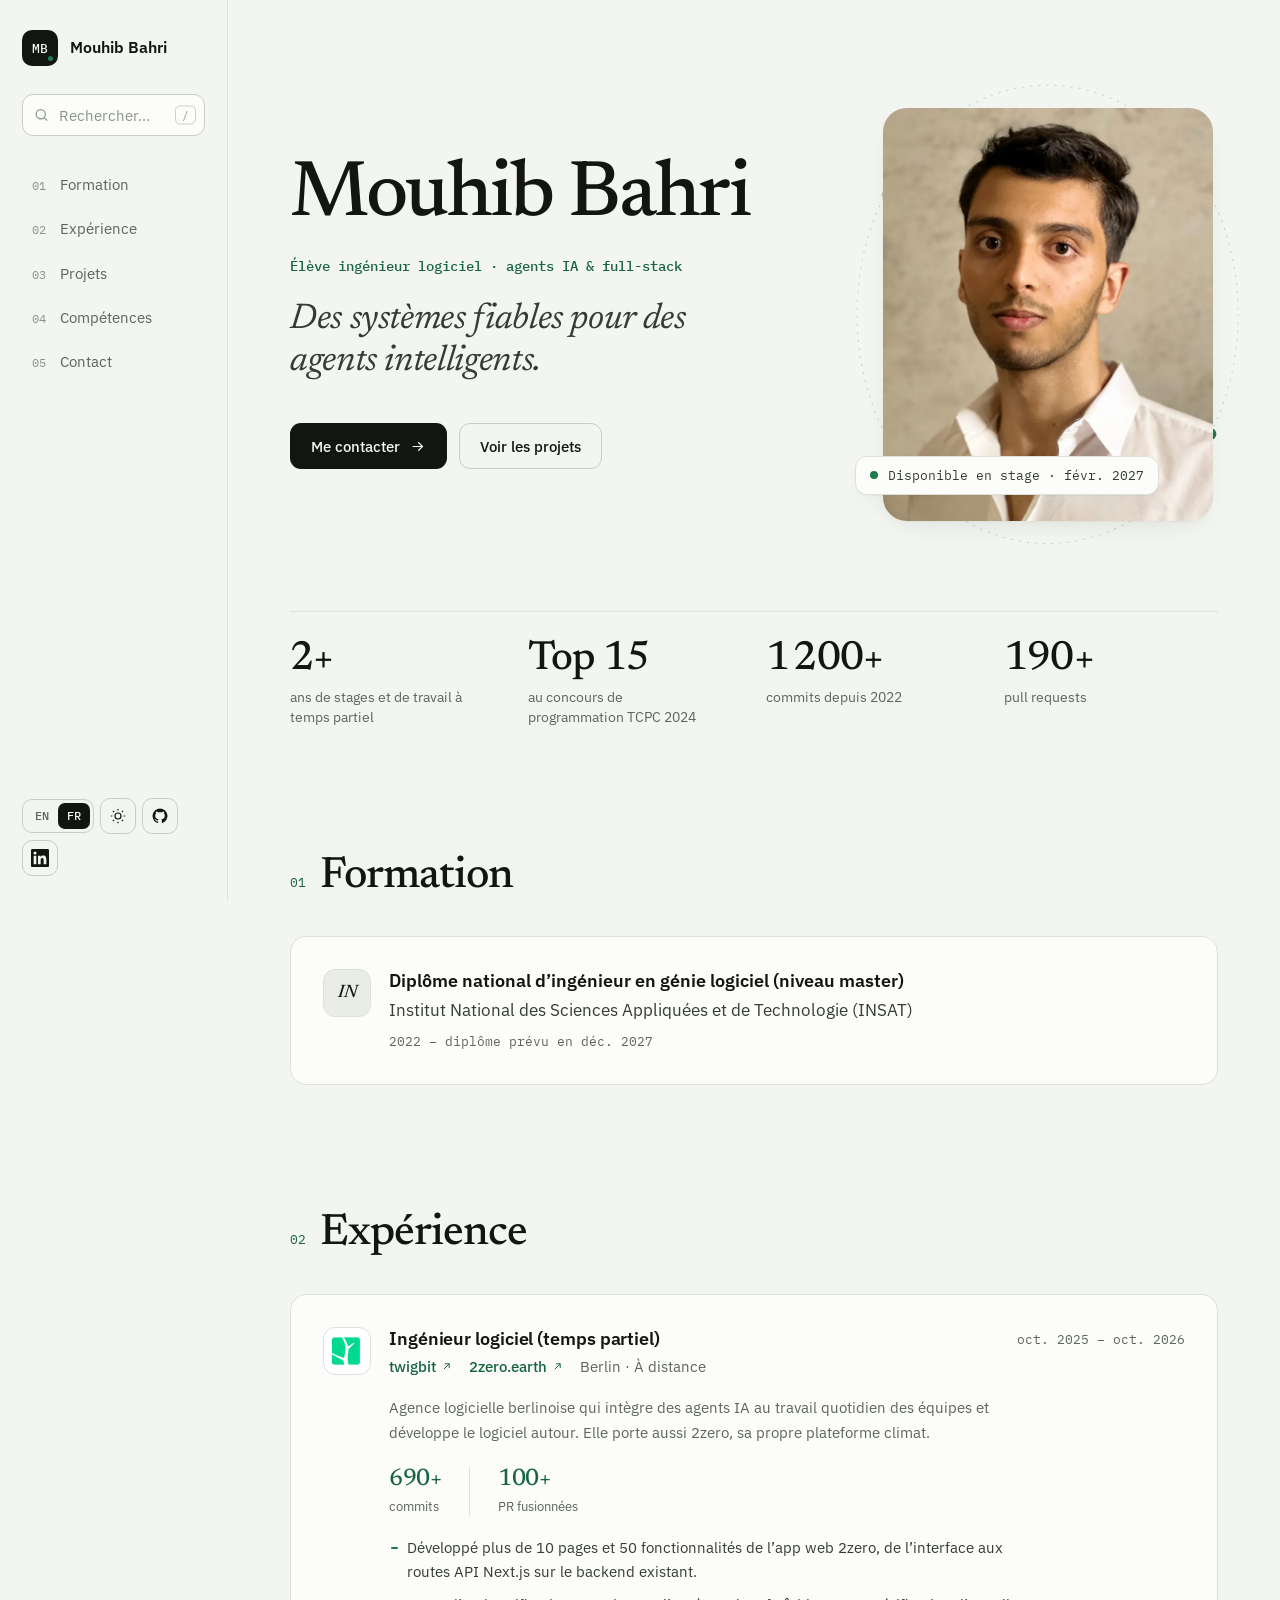
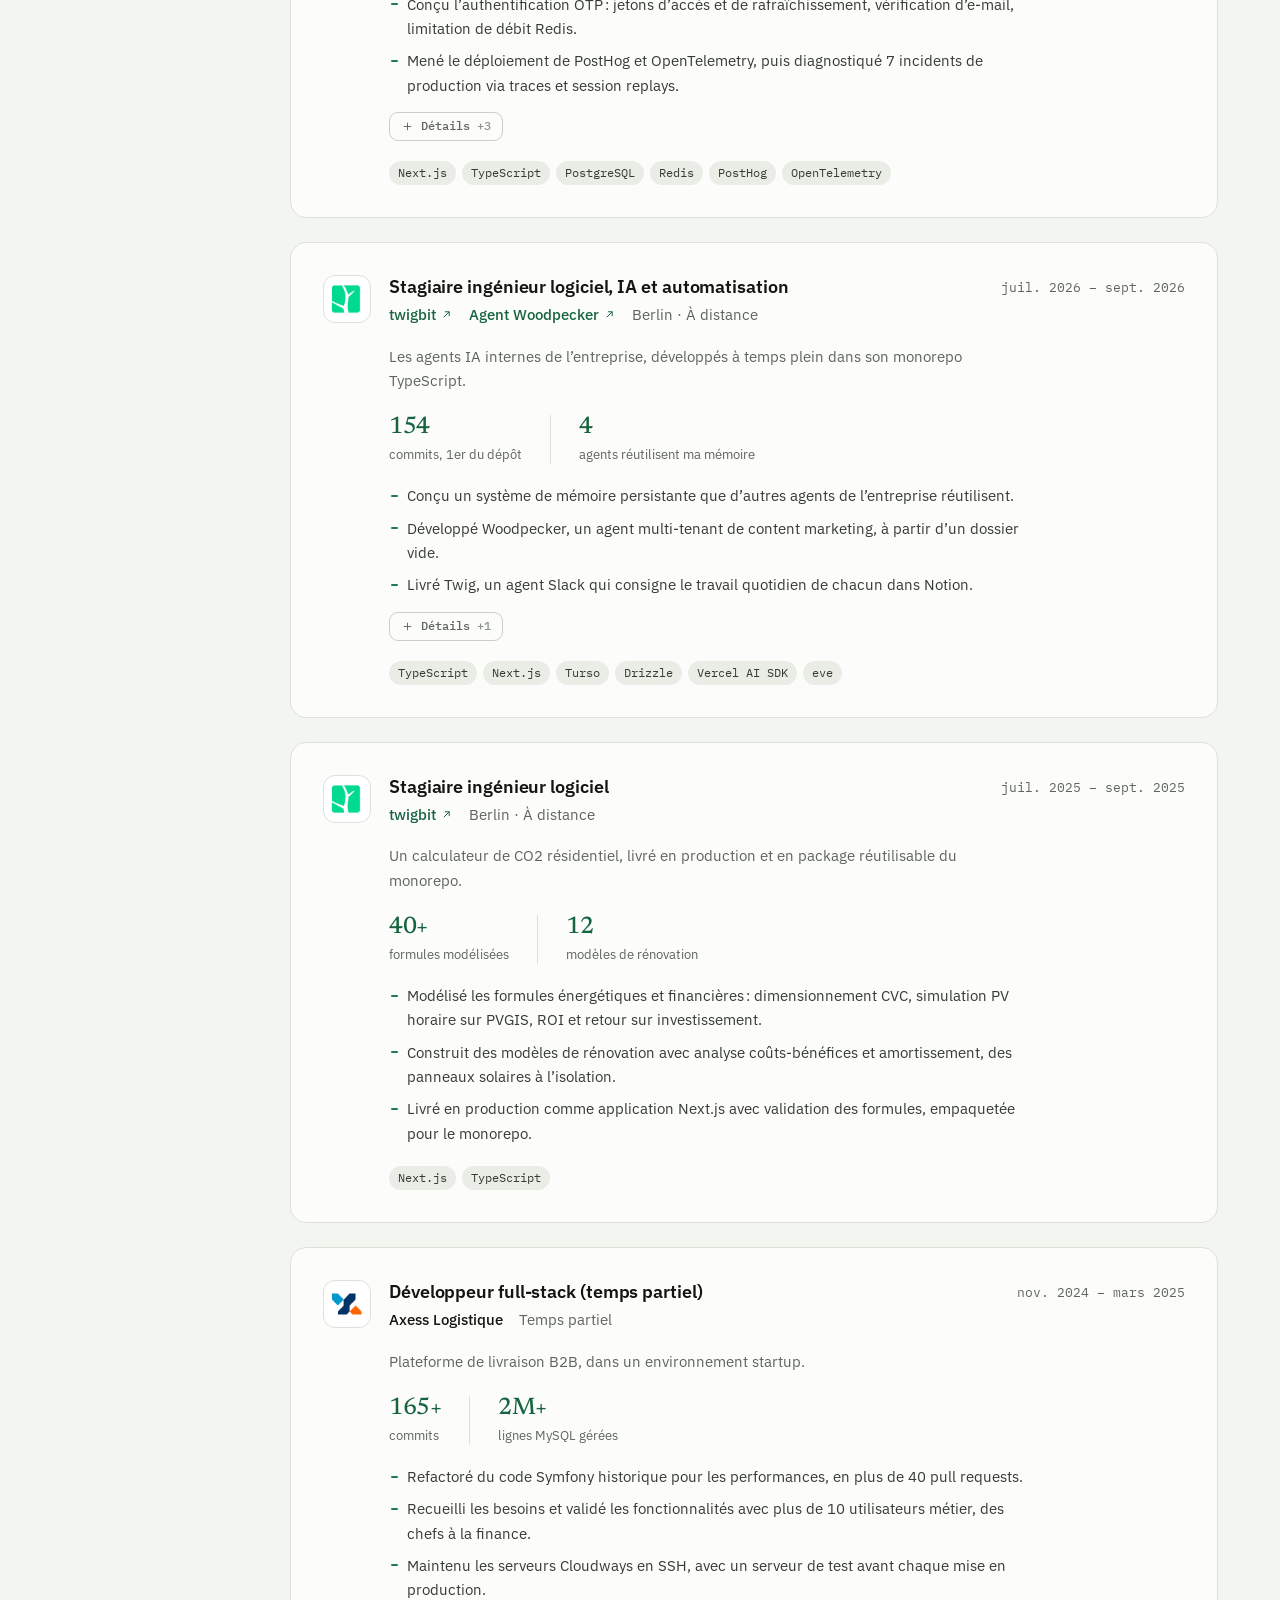
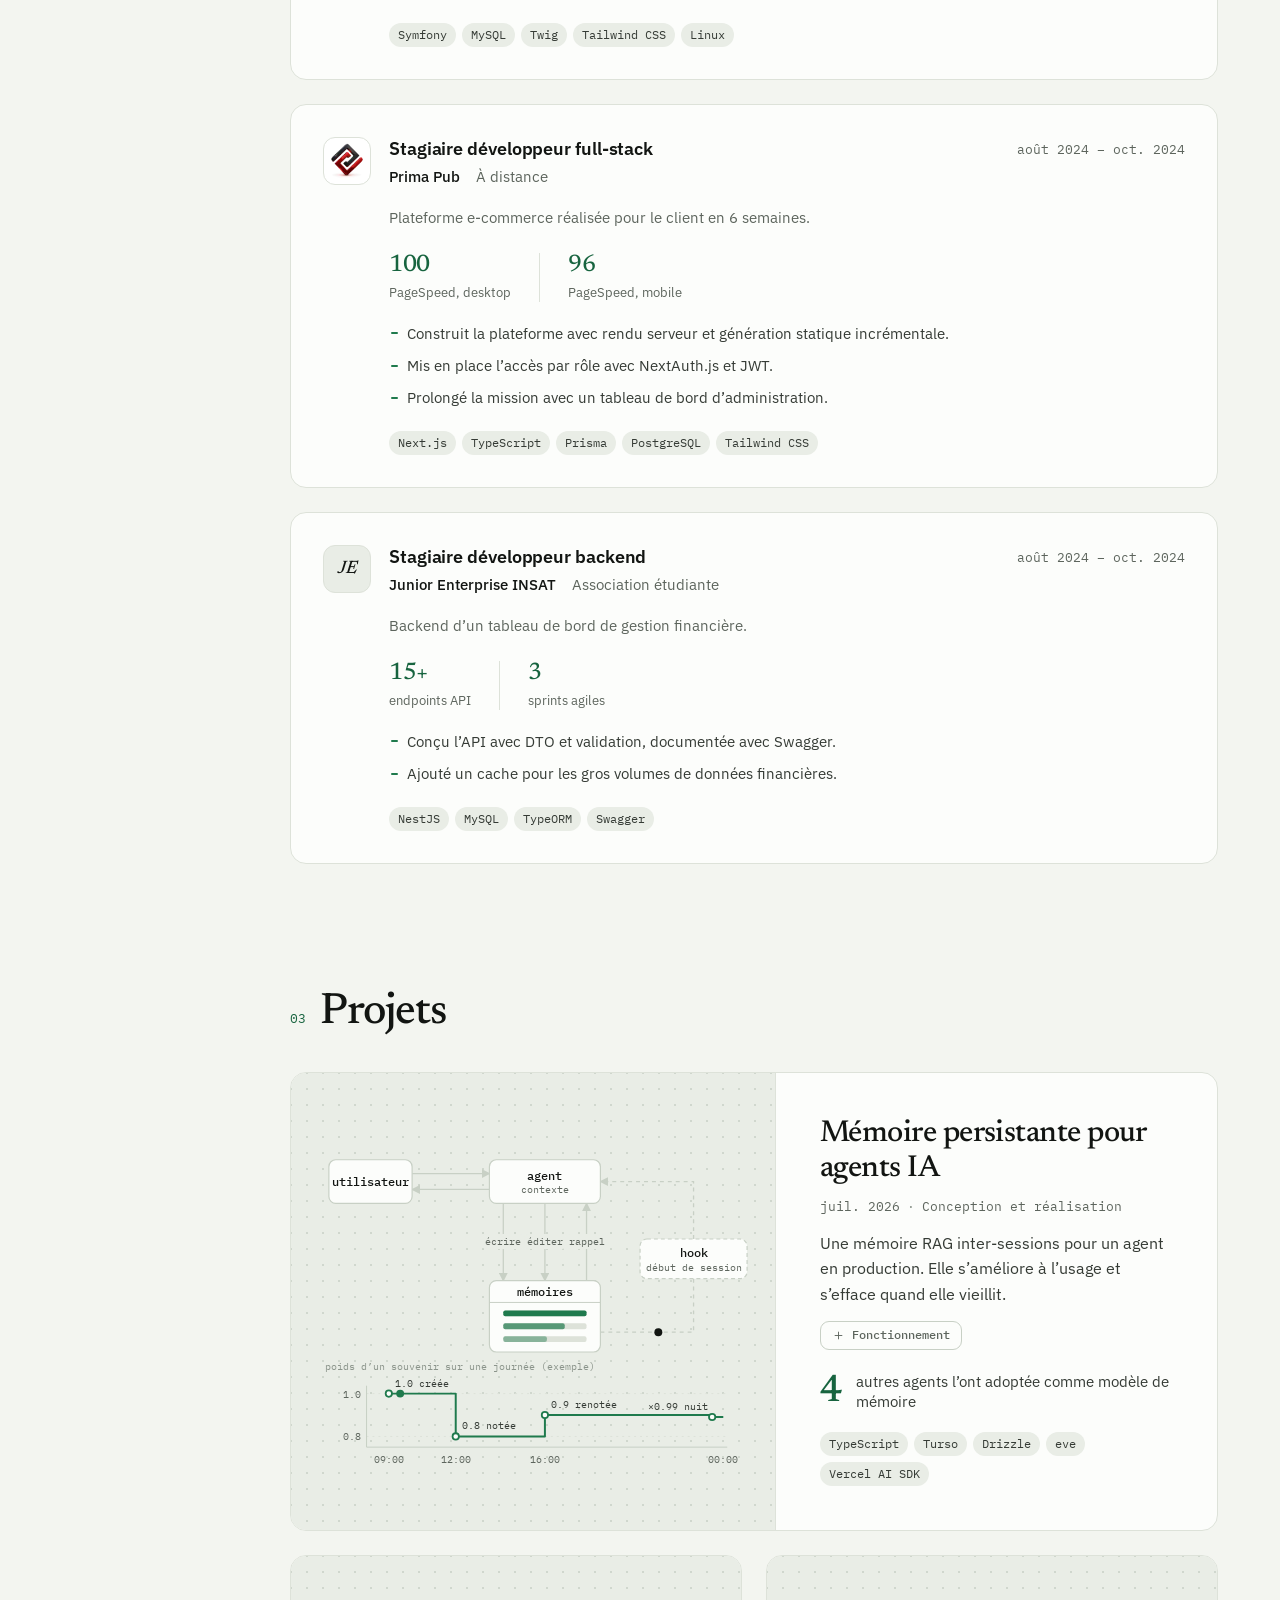
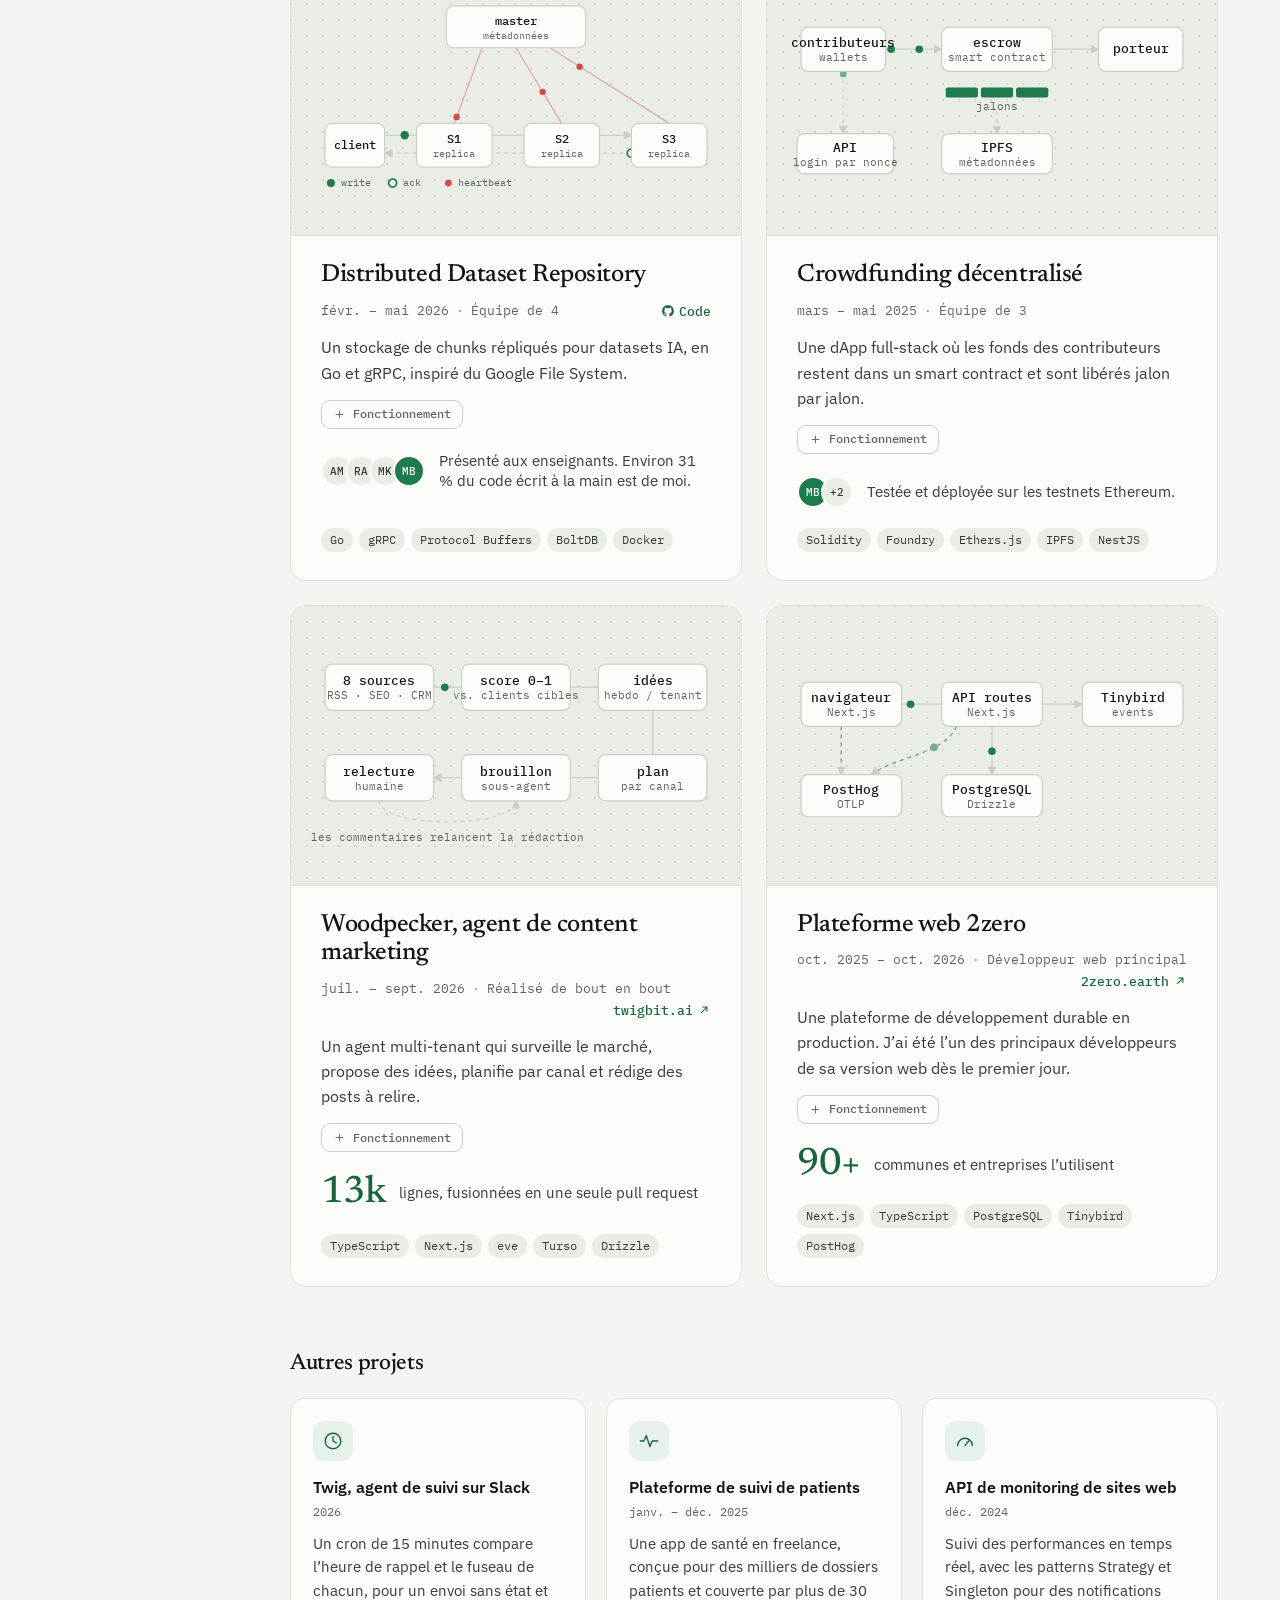
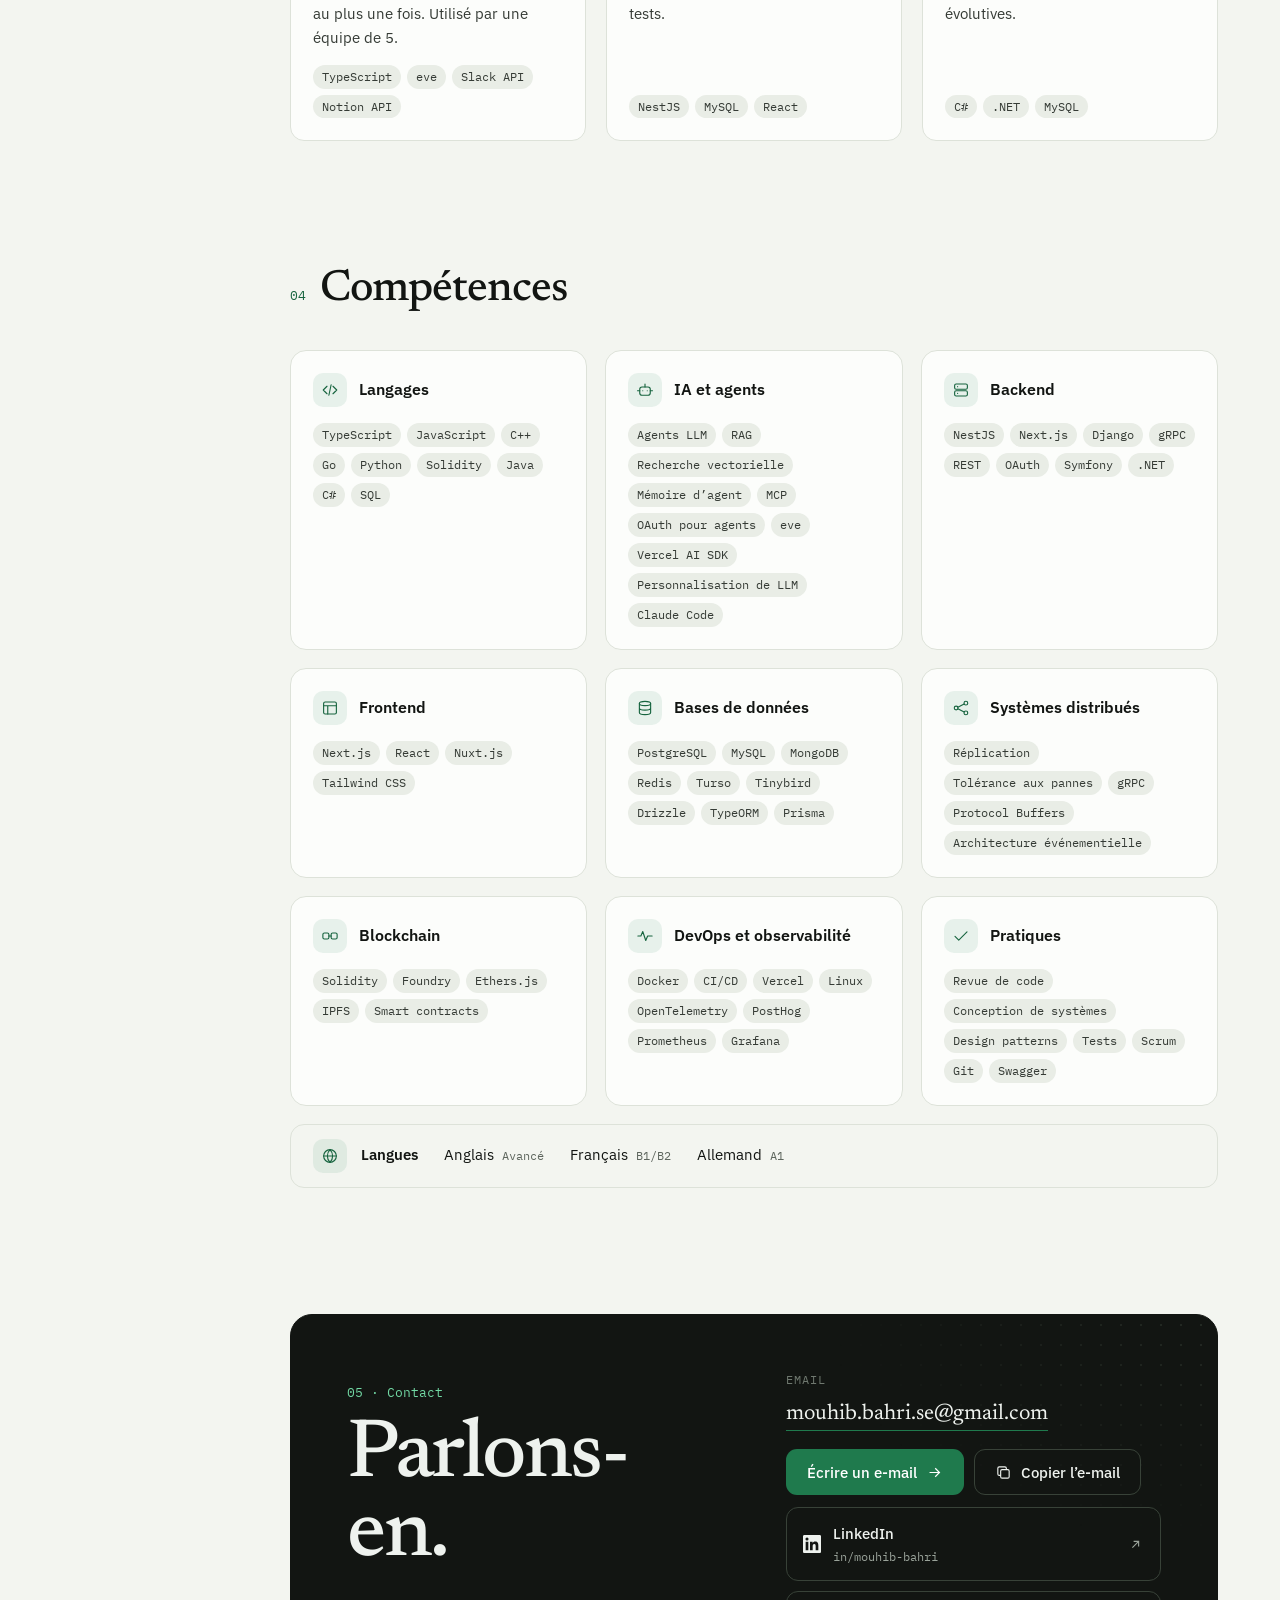
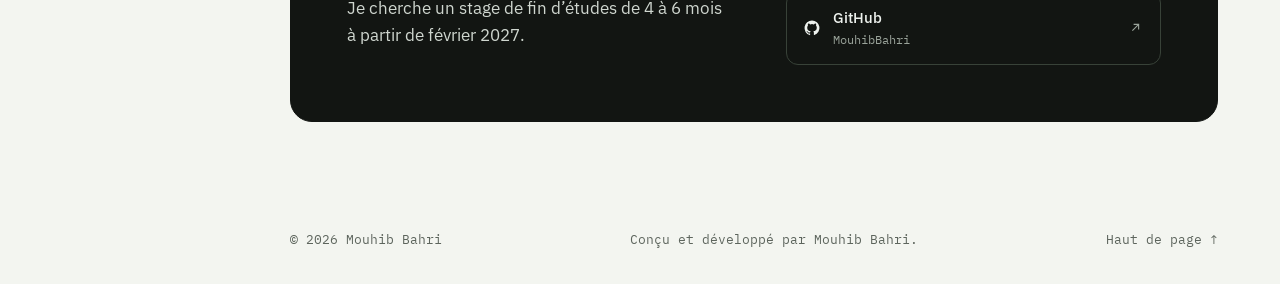
==== commit c362e579: "Add twigbit, Axess Logistique and Prima Pub logos Co-Authored-By: Claude Opus 5.5 <noreply@anthropic" ====
--- a/fr/index.html
+++ b/fr/index.html
@@ -120,7 +120,7 @@
 <div class="xps">
 <article class="panel xp reveal" data-skills="next.js|typescript|postgresql|redis|posthog|opentelemetry|python|django|mcp" data-label="Ingénieur logiciel (temps partiel) · twigbit">
 <header class="xp-head">
-<span class="logo" aria-hidden="true">Tw</span>
+<span class="logo has-img" aria-hidden="true"><img src="../assets/img/logos/twigbit.webp" alt="" width="48" height="48" loading="lazy"></span>
 <div class="xp-id">
 <h3>Ingénieur logiciel (temps partiel)</h3>
 <p class="xp-co"><a class="ext" href="https://www.twigbit.ai/en" target="_blank" rel="noopener">twigbit<svg viewBox="0 0 24 24" aria-hidden="true" fill="none" stroke="currentColor" stroke-width="1.8" class="i-ext"><path d="M7 17 17 7M9 7h8v8"/></svg></a><a class="ext" href="https://2zero.earth" target="_blank" rel="noopener">2zero.earth<svg viewBox="0 0 24 24" aria-hidden="true" fill="none" stroke="currentColor" stroke-width="1.8" class="i-ext"><path d="M7 17 17 7M9 7h8v8"/></svg></a><span class="muted">Berlin · À distance</span></p>
@@ -136,7 +136,7 @@
 </article>
 <article class="panel xp reveal" data-skills="typescript|next.js|turso|drizzle|vercel ai sdk|eve|slack api|notion api" data-label="Stagiaire ingénieur logiciel, IA et automatisation · twigbit">
 <header class="xp-head">
-<span class="logo" aria-hidden="true">Tw</span>
+<span class="logo has-img" aria-hidden="true"><img src="../assets/img/logos/twigbit.webp" alt="" width="48" height="48" loading="lazy"></span>
 <div class="xp-id">
 <h3>Stagiaire ingénieur logiciel, IA et automatisation</h3>
 <p class="xp-co"><a class="ext" href="https://www.twigbit.ai/en" target="_blank" rel="noopener">twigbit<svg viewBox="0 0 24 24" aria-hidden="true" fill="none" stroke="currentColor" stroke-width="1.8" class="i-ext"><path d="M7 17 17 7M9 7h8v8"/></svg></a><a class="ext" href="https://www.twigbit.ai/en/agents/marketing" target="_blank" rel="noopener">Agent Woodpecker<svg viewBox="0 0 24 24" aria-hidden="true" fill="none" stroke="currentColor" stroke-width="1.8" class="i-ext"><path d="M7 17 17 7M9 7h8v8"/></svg></a><span class="muted">Berlin · À distance</span></p>
@@ -152,7 +152,7 @@
 </article>
 <article class="panel xp reveal" data-skills="next.js|typescript" data-label="Stagiaire ingénieur logiciel · twigbit">
 <header class="xp-head">
-<span class="logo" aria-hidden="true">Tw</span>
+<span class="logo has-img" aria-hidden="true"><img src="../assets/img/logos/twigbit.webp" alt="" width="48" height="48" loading="lazy"></span>
 <div class="xp-id">
 <h3>Stagiaire ingénieur logiciel</h3>
 <p class="xp-co"><a class="ext" href="https://www.twigbit.ai/en" target="_blank" rel="noopener">twigbit<svg viewBox="0 0 24 24" aria-hidden="true" fill="none" stroke="currentColor" stroke-width="1.8" class="i-ext"><path d="M7 17 17 7M9 7h8v8"/></svg></a><span class="muted">Berlin · À distance</span></p>
@@ -166,7 +166,7 @@
 </article>
 <article class="panel xp reveal" data-skills="symfony|mysql|twig|tailwind css|linux" data-label="Développeur full-stack (temps partiel) · Axess Logistique">
 <header class="xp-head">
-<span class="logo" aria-hidden="true">Ax</span>
+<span class="logo has-img" aria-hidden="true"><img src="../assets/img/logos/axess.webp" alt="" width="48" height="48" loading="lazy"></span>
 <div class="xp-id">
 <h3>Développeur full-stack (temps partiel)</h3>
 <p class="xp-co"><span class="co">Axess Logistique</span><span class="muted">Temps partiel</span></p>
@@ -180,7 +180,7 @@
 </article>
 <article class="panel xp reveal" data-skills="next.js|typescript|prisma|postgresql|tailwind css" data-label="Stagiaire développeur full-stack · Prima Pub">
 <header class="xp-head">
-<span class="logo" aria-hidden="true">Pp</span>
+<span class="logo has-img" aria-hidden="true"><img src="../assets/img/logos/prima.webp" alt="" width="48" height="48" loading="lazy"></span>
 <div class="xp-id">
 <h3>Stagiaire développeur full-stack</h3>
 <p class="xp-co"><span class="co">Prima Pub</span><span class="muted">À distance</span></p>
--- a/assets/css/site.css
+++ b/assets/css/site.css
@@ -187,6 +187,8 @@
   flex: none; display: grid; place-items: center; width: 48px; height: 48px; border-radius: 12px;
   background: var(--bg-2); border: 1px solid var(--line); color: var(--ink); font: italic 500 18px/1 var(--serif);
 }
+.logo.has-img { background: #fff; padding: 5px; overflow: hidden; }
+.logo.has-img img { width: 100%; height: 100%; object-fit: contain; }
 .logo-glyph { color: var(--accent-ink); background: var(--accent-soft); border-color: transparent; }
 .logo-glyph svg { width: 22px; height: 22px; }
 
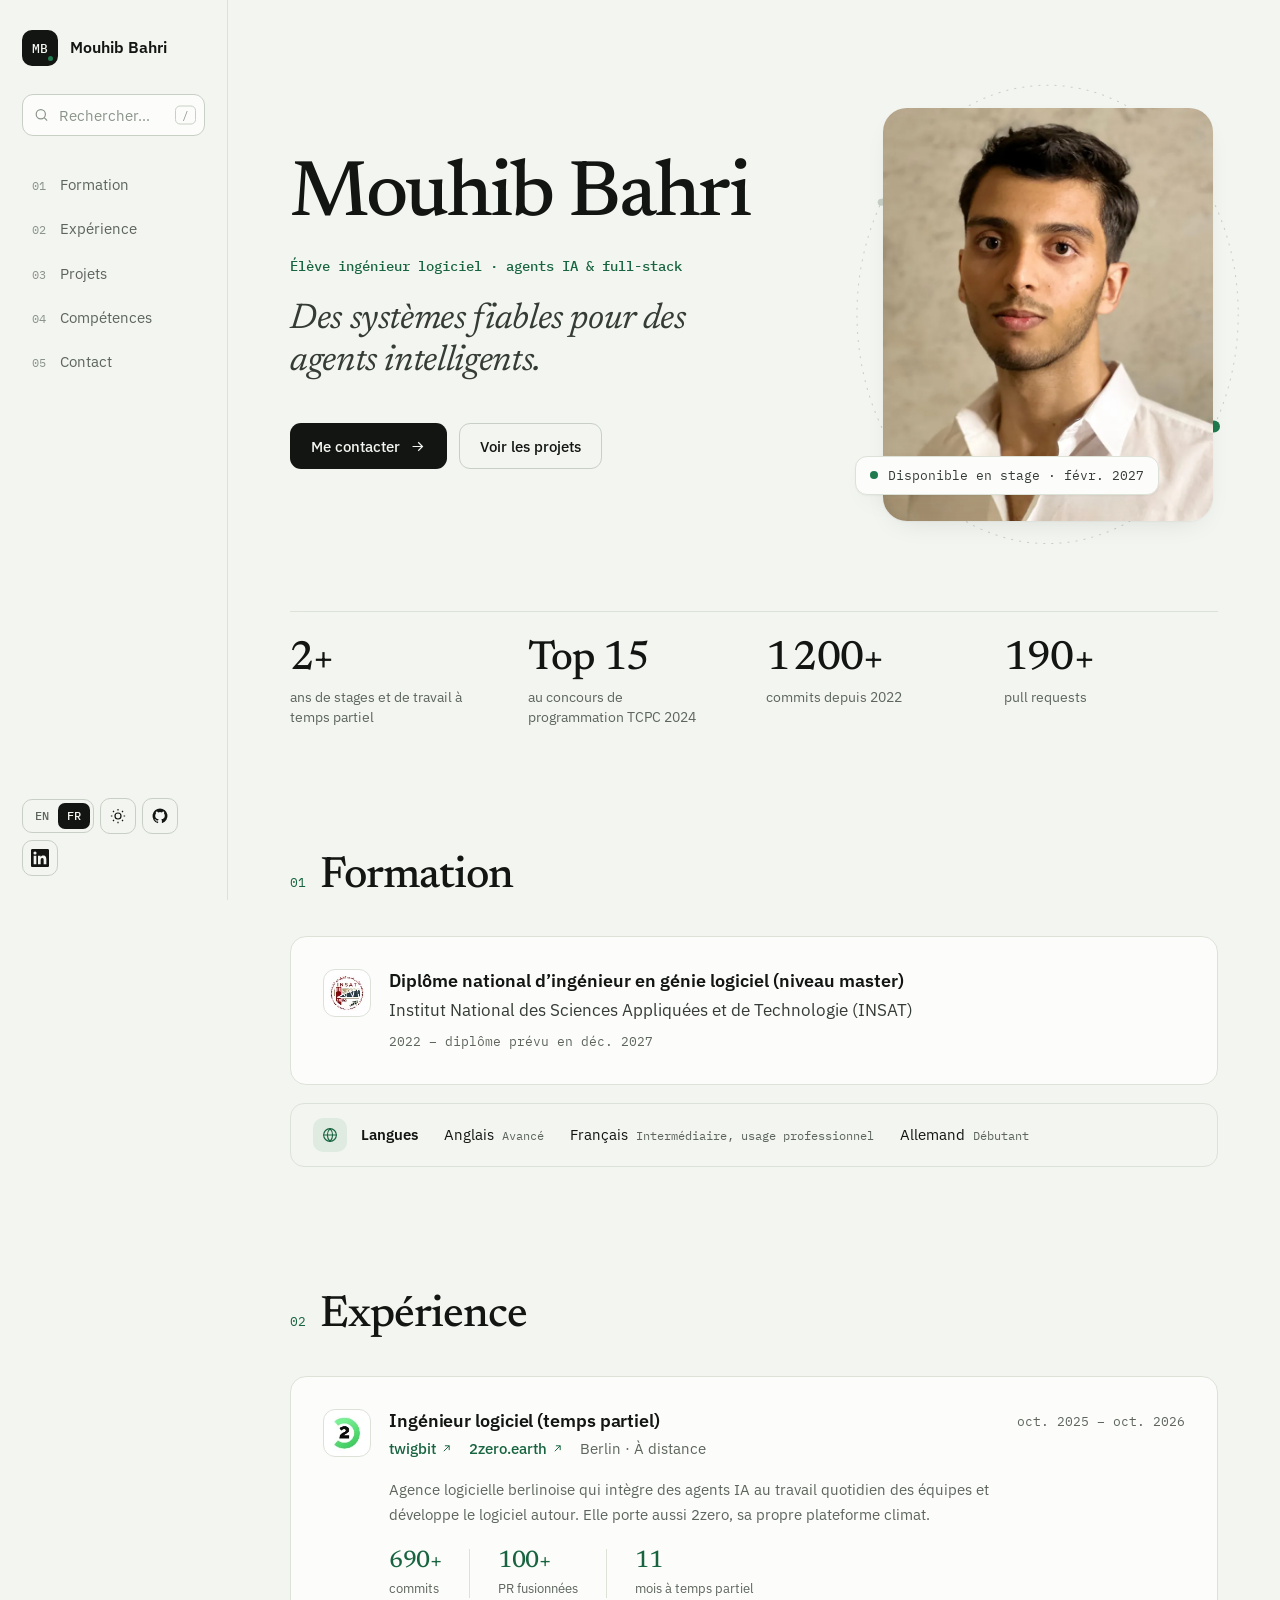
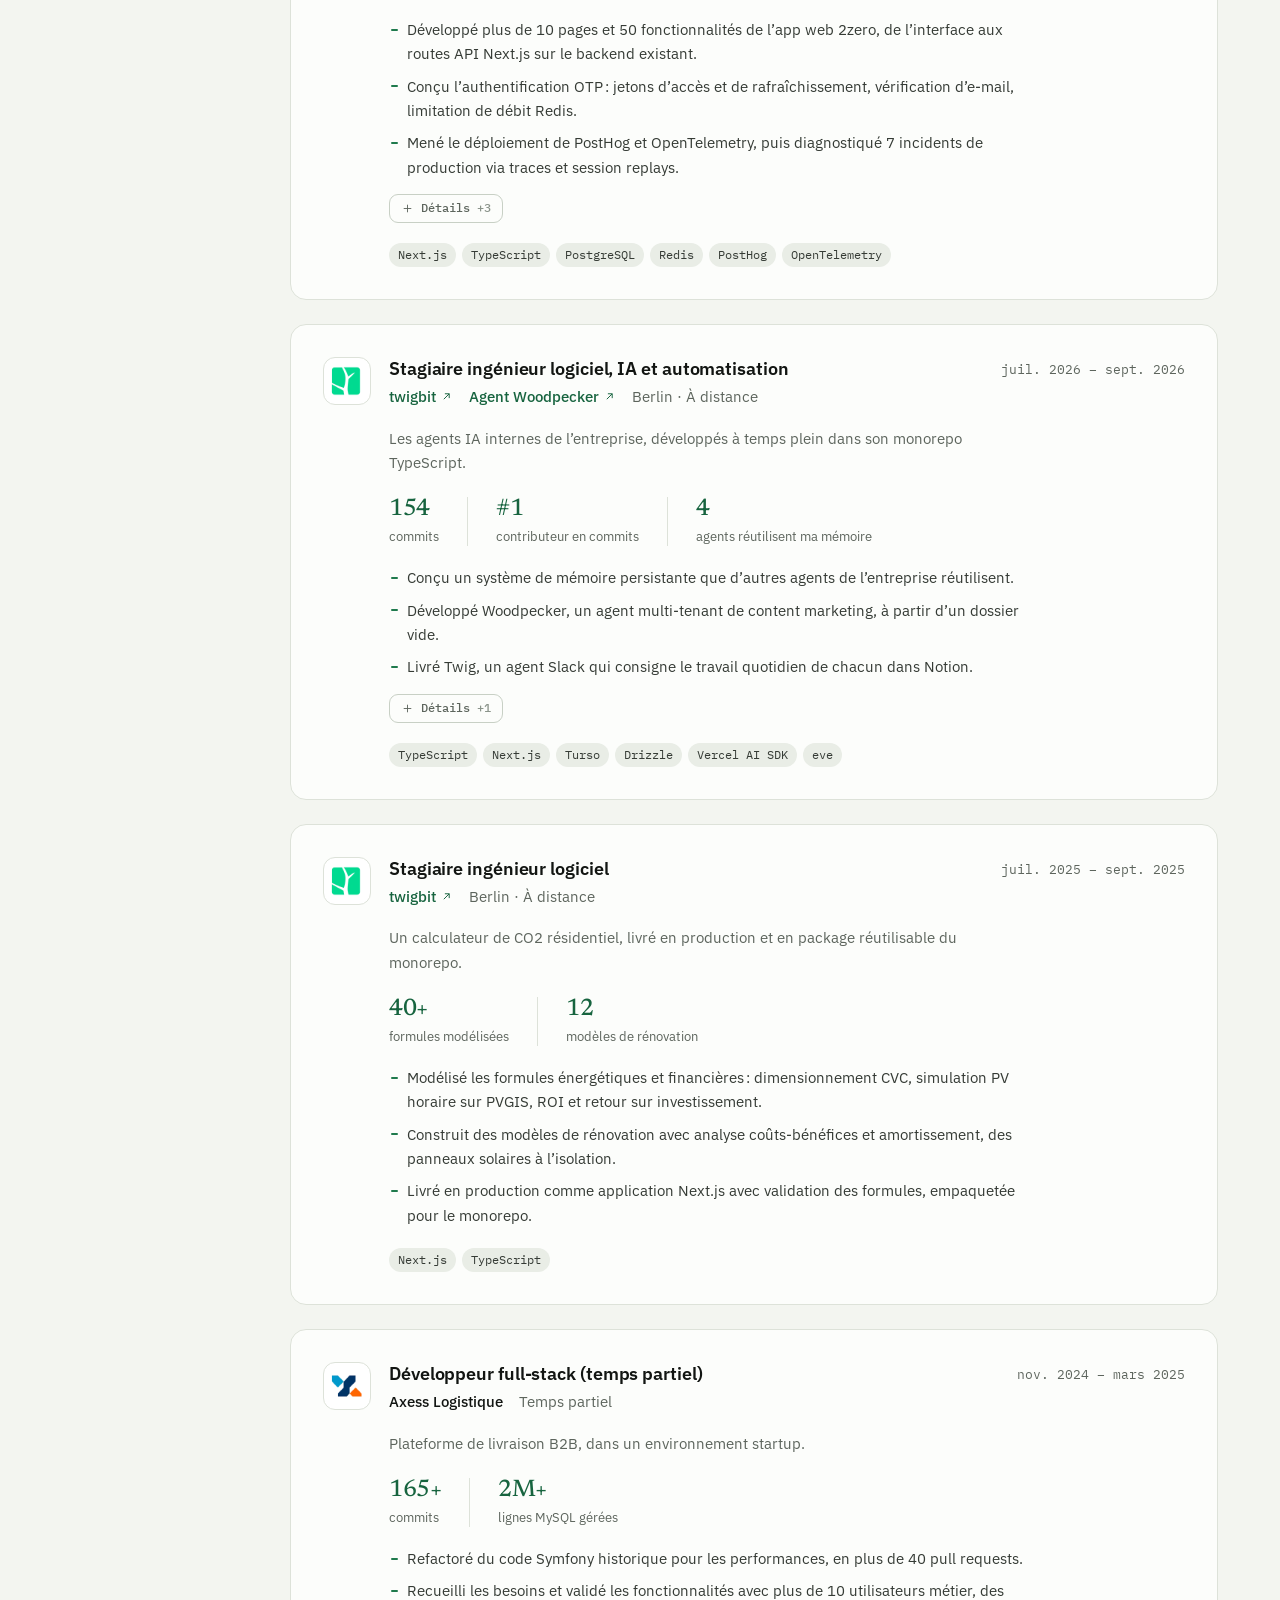
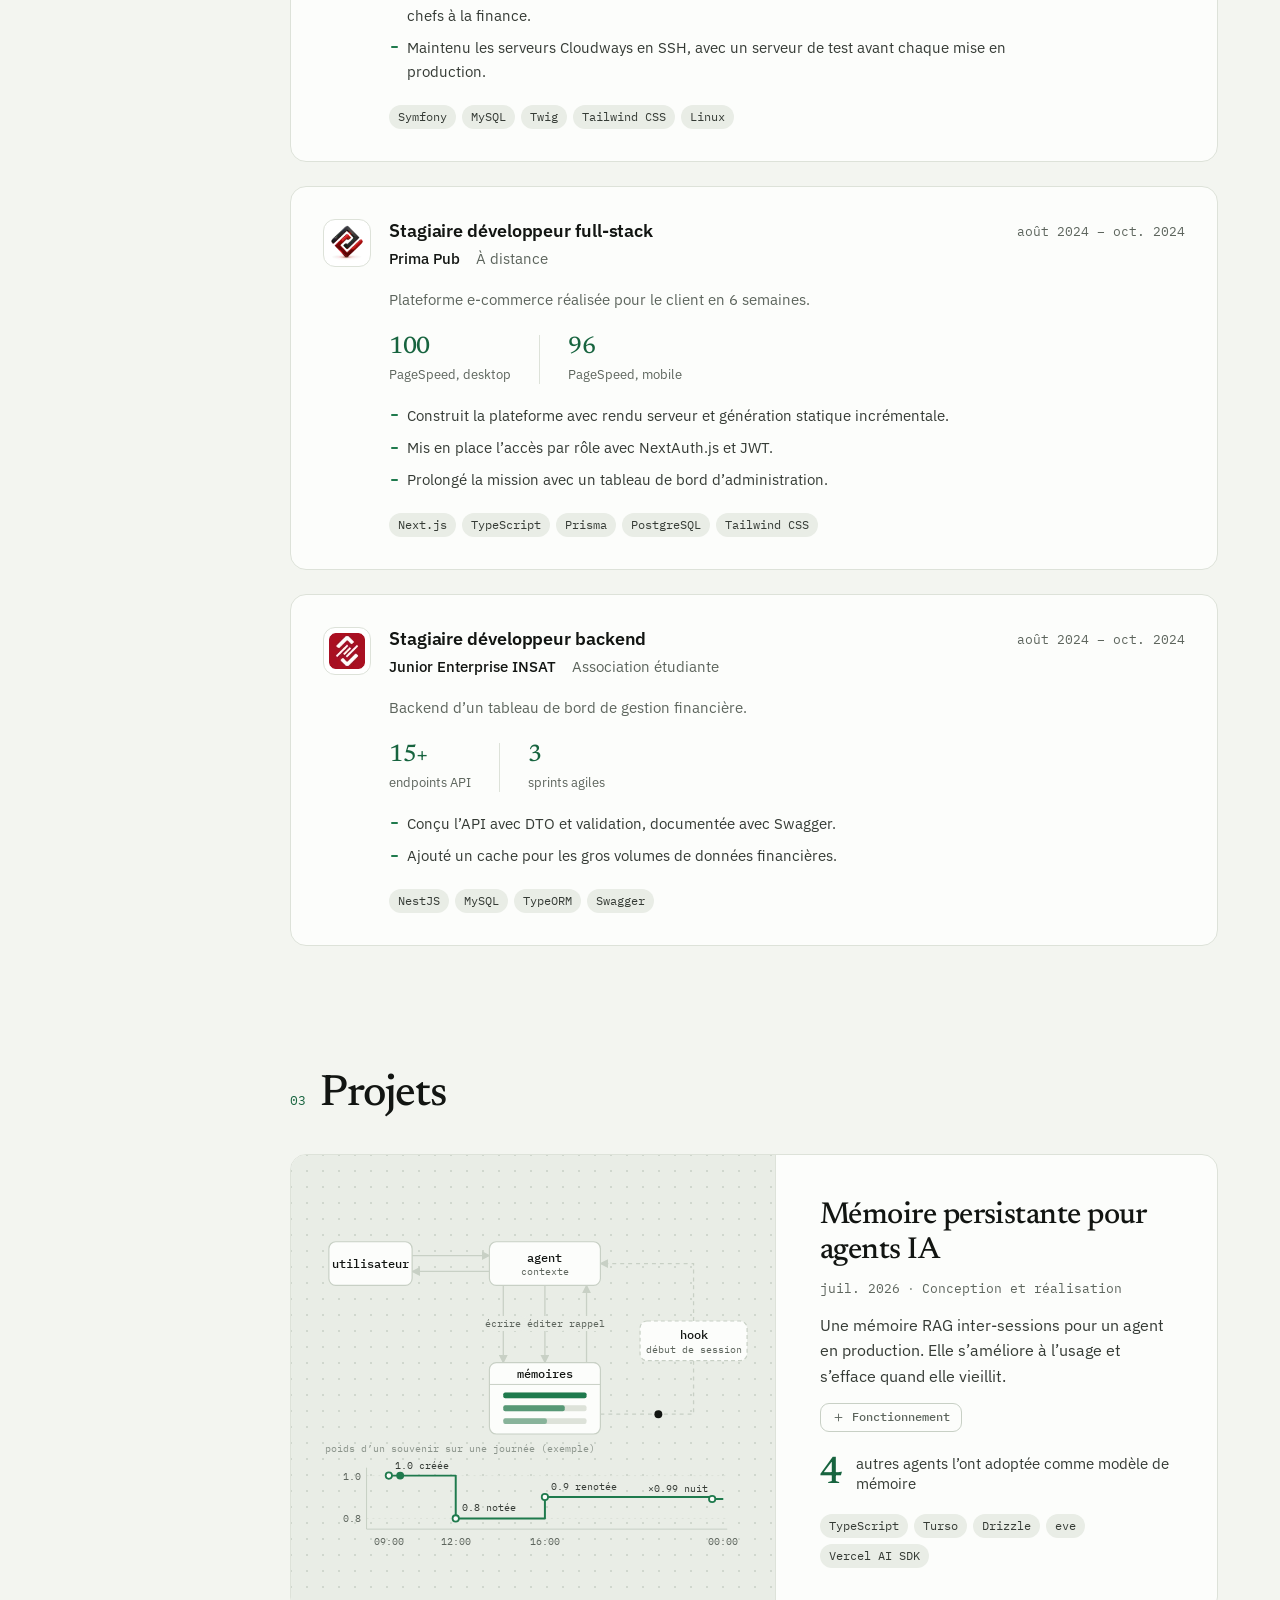
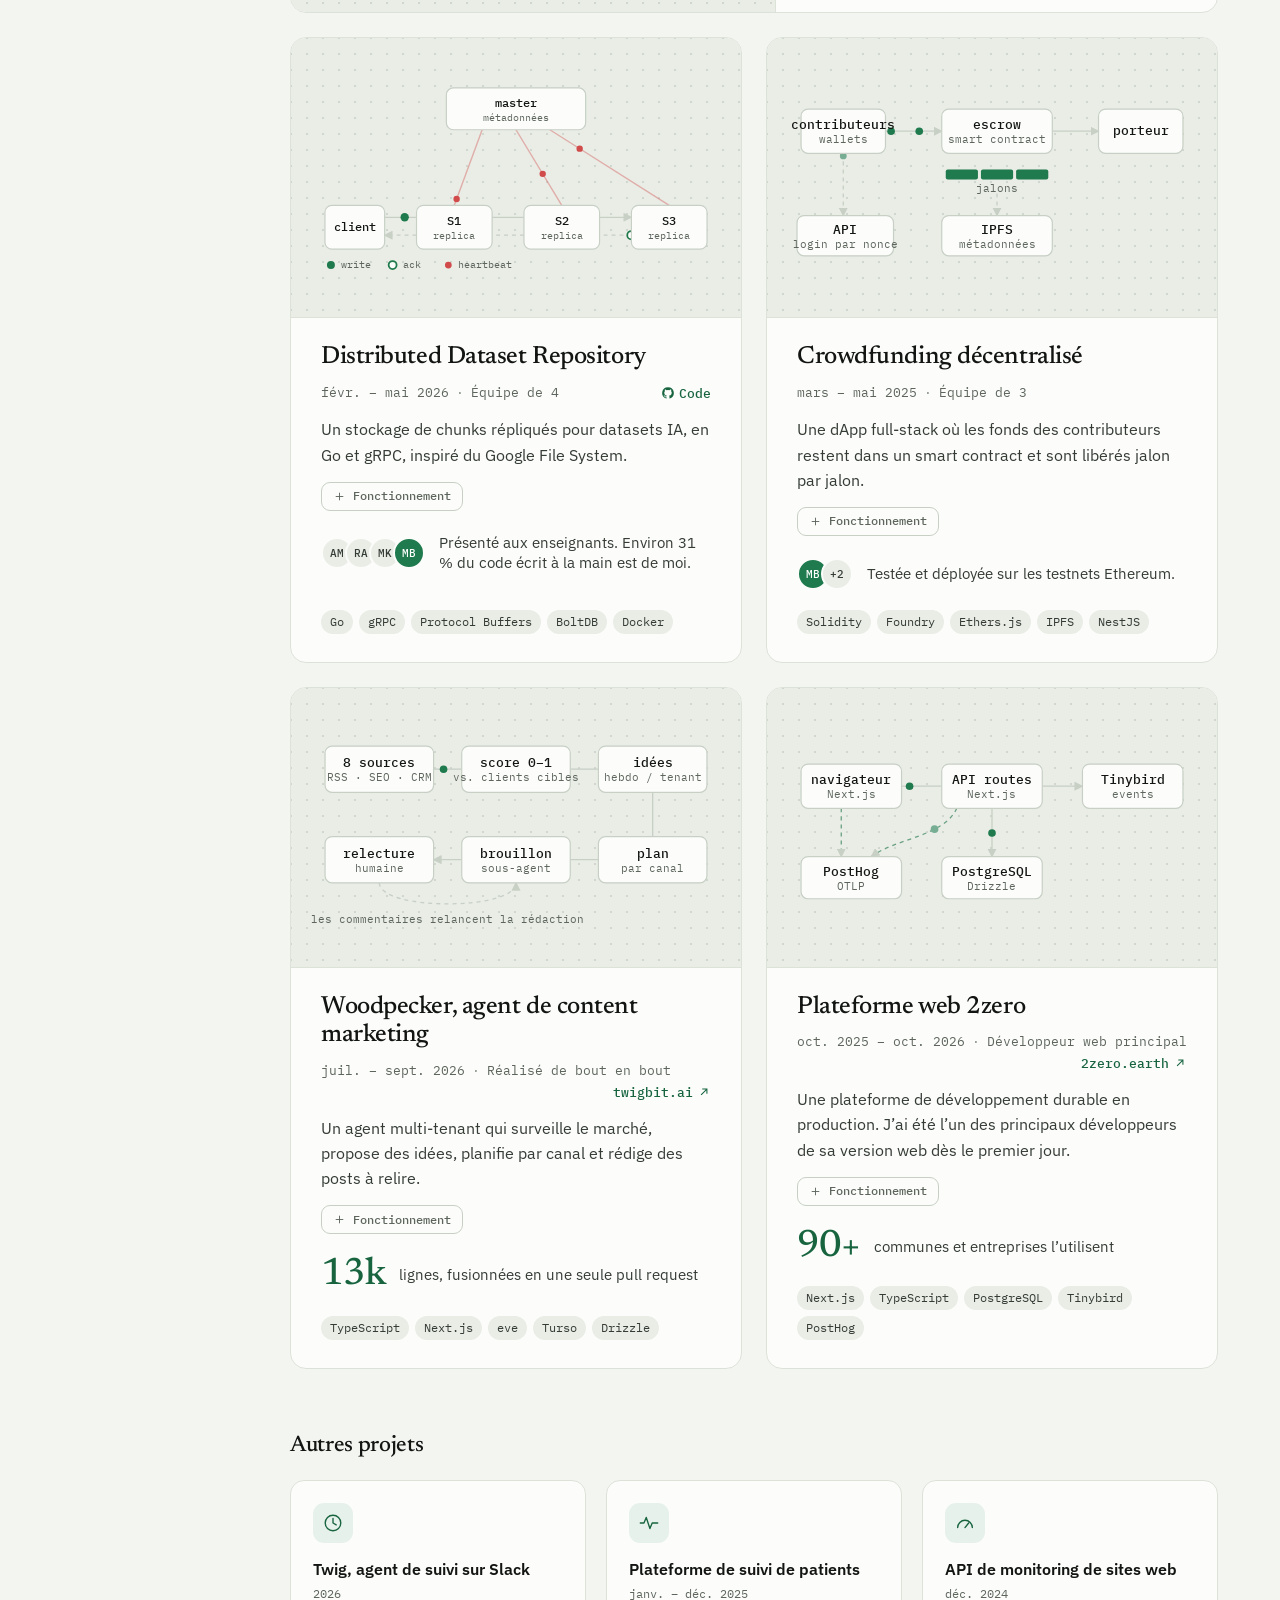
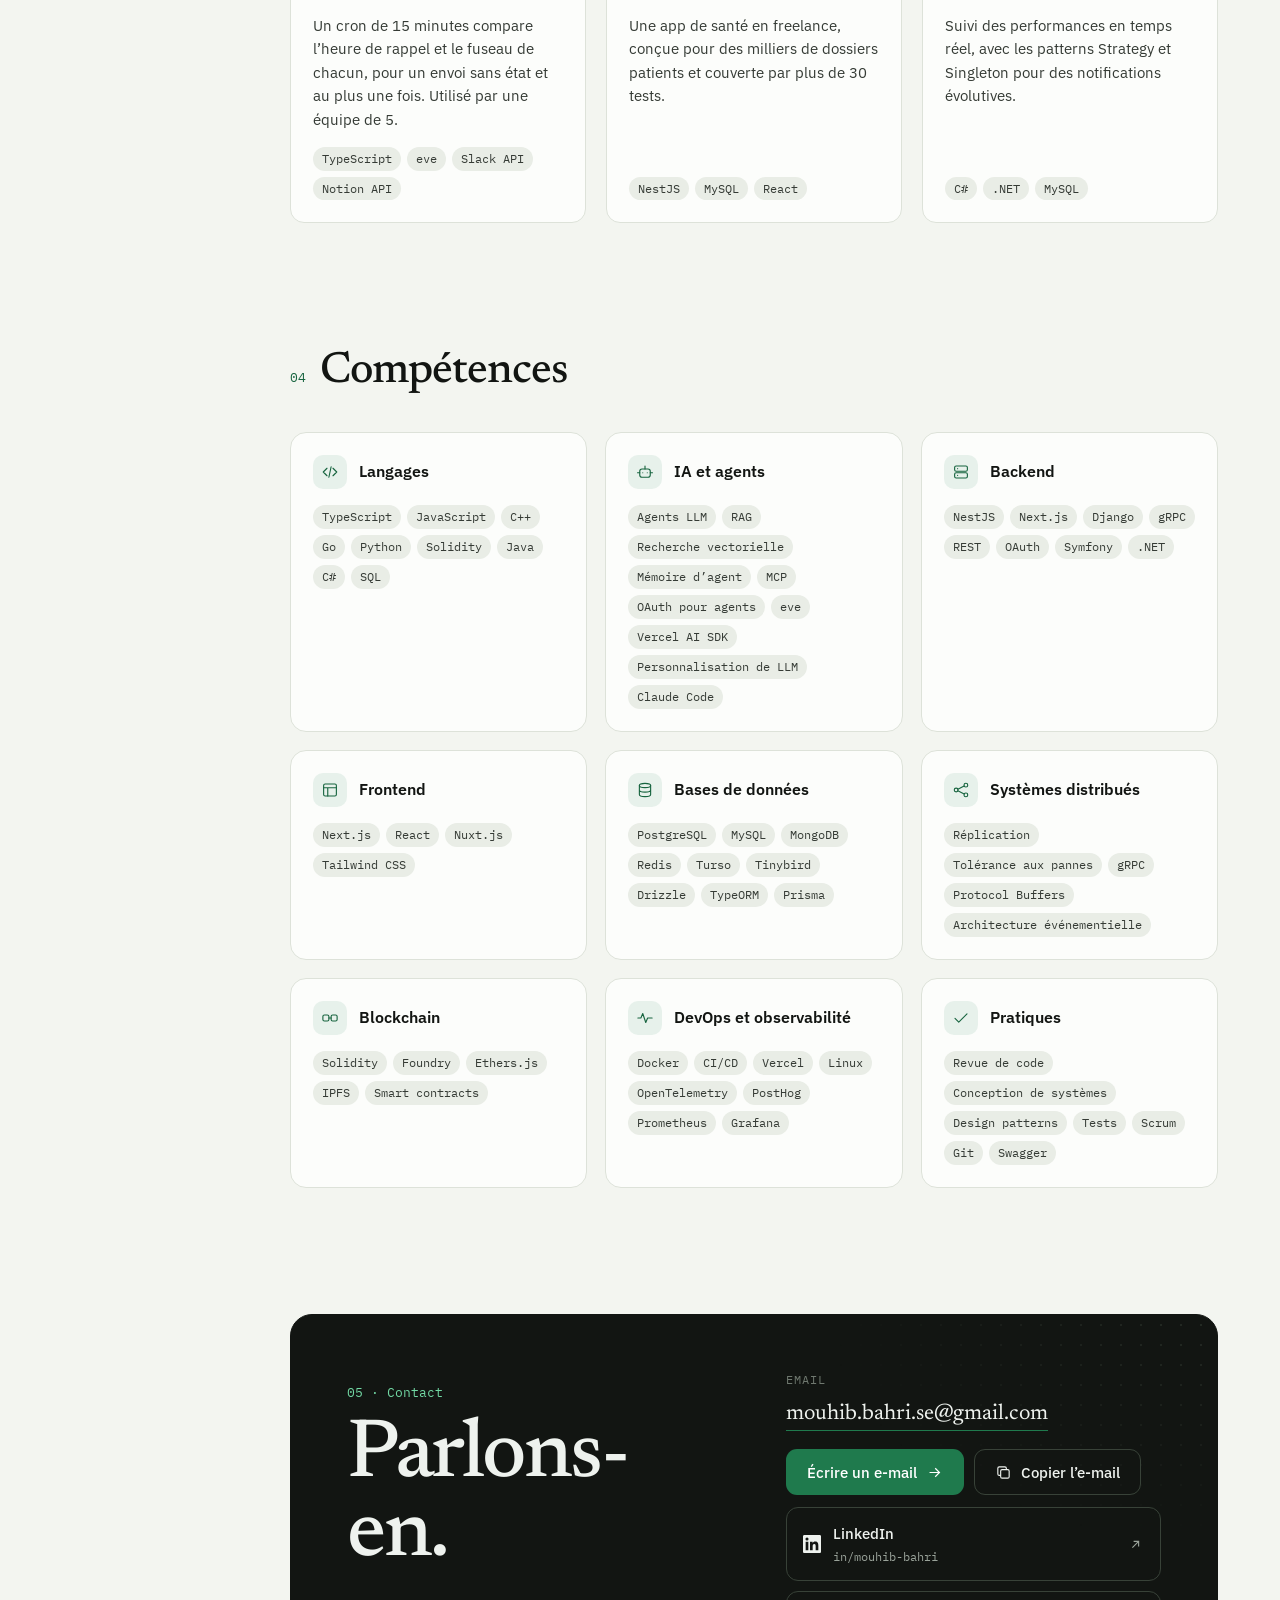
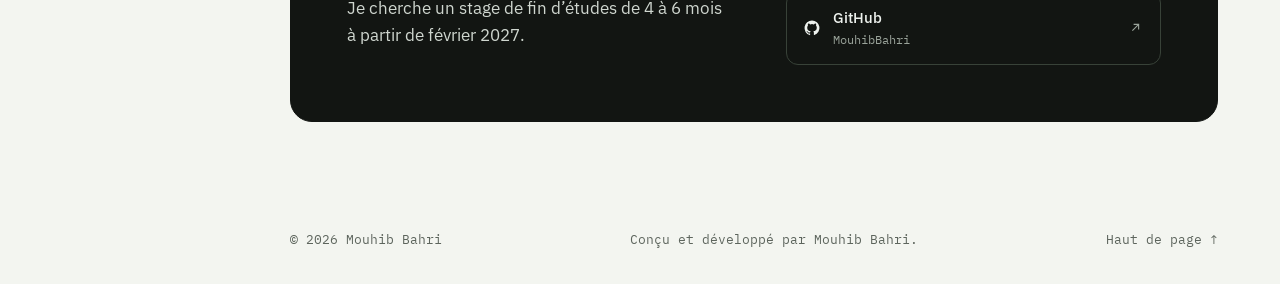
==== commit 7eb8f395: "Add 2zero, JE INSAT and INSAT logos; move languages under education; new metrics Co-Authored-By: Cla" ====
--- a/fr/index.html
+++ b/fr/index.html
@@ -107,20 +107,21 @@
 <section class="section" id="education" aria-labelledby="education-title">
 <header class="sec-head"><span class="sec-n">01</span><h2 id="education-title">Formation</h2></header>
 <article class="panel edu reveal">
-<span class="logo" aria-hidden="true">IN</span>
+<span class="logo has-img" aria-hidden="true"><img src="../assets/img/logos/insat.webp" alt="" width="48" height="48"></span>
 <div>
 <h3>Diplôme national d’ingénieur en génie logiciel (niveau master)</h3>
 <p class="edu-school">Institut National des Sciences Appliquées et de Technologie (INSAT)</p>
 <p class="mono muted">2022 – diplôme prévu en déc. 2027</p>
 </div>
 </article>
+<p class="spoken reveal"><span class="skill-ic"><svg viewBox="0 0 24 24" aria-hidden="true" fill="none" stroke="currentColor" stroke-width="1.5" stroke-linecap="round" stroke-linejoin="round"><circle cx="12" cy="12" r="8.5"/><path d="M3.5 12h17M12 3.5c2.5 2.5 3.5 5.5 3.5 8.5s-1 6-3.5 8.5c-2.5-2.5-3.5-5.5-3.5-8.5s1-6 3.5-8.5z"/></svg></span><span class="spoken-k">Langues</span><span>Anglais <span class="muted mono">Avancé</span></span><span>Français <span class="muted mono">Intermédiaire, usage professionnel</span></span><span>Allemand <span class="muted mono">Débutant</span></span></p>
 </section>
 <section class="section" id="experience" aria-labelledby="experience-title">
 <header class="sec-head"><span class="sec-n">02</span><h2 id="experience-title">Expérience</h2></header>
 <div class="xps">
 <article class="panel xp reveal" data-skills="next.js|typescript|postgresql|redis|posthog|opentelemetry|python|django|mcp" data-label="Ingénieur logiciel (temps partiel) · twigbit">
 <header class="xp-head">
-<span class="logo has-img" aria-hidden="true"><img src="../assets/img/logos/twigbit.webp" alt="" width="48" height="48" loading="lazy"></span>
+<span class="logo has-img" aria-hidden="true"><img src="../assets/img/logos/2zero.webp" alt="" width="48" height="48" loading="lazy"></span>
 <div class="xp-id">
 <h3>Ingénieur logiciel (temps partiel)</h3>
 <p class="xp-co"><a class="ext" href="https://www.twigbit.ai/en" target="_blank" rel="noopener">twigbit<svg viewBox="0 0 24 24" aria-hidden="true" fill="none" stroke="currentColor" stroke-width="1.8" class="i-ext"><path d="M7 17 17 7M9 7h8v8"/></svg></a><a class="ext" href="https://2zero.earth" target="_blank" rel="noopener">2zero.earth<svg viewBox="0 0 24 24" aria-hidden="true" fill="none" stroke="currentColor" stroke-width="1.8" class="i-ext"><path d="M7 17 17 7M9 7h8v8"/></svg></a><span class="muted">Berlin · À distance</span></p>
@@ -128,7 +129,7 @@
 <p class="xp-dates mono">oct. 2025 – oct. 2026</p>
 </header>
 <p class="xp-about">Agence logicielle berlinoise qui intègre des agents IA au travail quotidien des équipes et développe le logiciel autour. Elle porte aussi 2zero, sa propre plateforme climat.</p>
-<dl class="kpis"><div><dd><span class="count" data-n="690" data-pre="" data-suf="+">690+</span></dd><dt>commits</dt></div><div><dd><span class="count" data-n="100" data-pre="" data-suf="+">100+</span></dd><dt>PR fusionnées</dt></div></dl>
+<dl class="kpis"><div><dd><span class="count" data-n="690" data-pre="" data-suf="+">690+</span></dd><dt>commits</dt></div><div><dd><span class="count" data-n="100" data-pre="" data-suf="+">100+</span></dd><dt>PR fusionnées</dt></div><div><dd><span class="count" data-n="11" data-pre="" data-suf="">11</span></dd><dt>mois à temps partiel</dt></div></dl>
 <ul class="points"><li>Développé plus de 10 pages et 50 fonctionnalités de l’app web 2zero, de l’interface aux routes API Next.js sur le backend existant.</li><li>Conçu l’authentification OTP : jetons d’accès et de rafraîchissement, vérification d’e-mail, limitation de débit Redis.</li><li>Mené le déploiement de PostHog et OpenTelemetry, puis diagnostiqué 7 incidents de production via traces et session replays.</li></ul>
 <ul class="points points-more" id="hl-1"><li>Développé des agents LLM permettant au marketing d’un grand client de créer des composants depuis un prompt, via un CMS headless en MCP.</li><li>Sécurisé le serveur MCP de l’équipe avec OAuth : les agents externes obtiennent leurs jetons auprès du CMS.</li><li>Relu plus de 20 pull requests et écrit des tests unitaires au sein d’une équipe Scrum.</li></ul>
 <button class="toggle" type="button" aria-expanded="false" aria-controls="hl-1" hidden><svg viewBox="0 0 24 24" aria-hidden="true" fill="none" stroke="currentColor" stroke-width="1.7" class="i-plus"><path d="M12 5v14M5 12h14"/></svg><span>Détails</span><span class="n">+3</span></button>
@@ -144,7 +145,7 @@
 <p class="xp-dates mono">juil. 2026 – sept. 2026</p>
 </header>
 <p class="xp-about">Les agents IA internes de l’entreprise, développés à temps plein dans son monorepo TypeScript.</p>
-<dl class="kpis"><div><dd><span class="count" data-n="154" data-pre="" data-suf="">154</span></dd><dt>commits, 1er du dépôt</dt></div><div><dd><span class="count" data-n="4" data-pre="" data-suf="">4</span></dd><dt>agents réutilisent ma mémoire</dt></div></dl>
+<dl class="kpis"><div><dd><span class="count" data-n="154" data-pre="" data-suf="">154</span></dd><dt>commits</dt></div><div><dd><span class="count" data-n="1" data-pre="#" data-suf="">#1</span></dd><dt>contributeur en commits</dt></div><div><dd><span class="count" data-n="4" data-pre="" data-suf="">4</span></dd><dt>agents réutilisent ma mémoire</dt></div></dl>
 <ul class="points"><li>Conçu un système de mémoire persistante que d’autres agents de l’entreprise réutilisent.</li><li>Développé Woodpecker, un agent multi-tenant de content marketing, à partir d’un dossier vide.</li><li>Livré Twig, un agent Slack qui consigne le travail quotidien de chacun dans Notion.</li></ul>
 <ul class="points points-more" id="hl-2"><li>Développé des packages partagés : connexion OTP par e-mail avec Argon2id, e-mails transactionnels, type de colonne vectorielle.</li></ul>
 <button class="toggle" type="button" aria-expanded="false" aria-controls="hl-2" hidden><svg viewBox="0 0 24 24" aria-hidden="true" fill="none" stroke="currentColor" stroke-width="1.7" class="i-plus"><path d="M12 5v14M5 12h14"/></svg><span>Détails</span><span class="n">+1</span></button>
@@ -194,7 +195,7 @@
 </article>
 <article class="panel xp reveal" data-skills="nestjs|mysql|typeorm|swagger" data-label="Stagiaire développeur backend · Junior Enterprise INSAT">
 <header class="xp-head">
-<span class="logo" aria-hidden="true">JE</span>
+<span class="logo has-img" aria-hidden="true"><img src="../assets/img/logos/jeinsat.webp" alt="" width="48" height="48" loading="lazy"></span>
 <div class="xp-id">
 <h3>Stagiaire développeur backend</h3>
 <p class="xp-co"><span class="co">Junior Enterprise INSAT</span><span class="muted">Association étudiante</span></p>
@@ -334,7 +335,6 @@
 <ul class="tags"><li data-skill="revue de code">Revue de code</li><li data-skill="conception de systèmes">Conception de systèmes</li><li data-skill="design patterns">Design patterns</li><li data-skill="tests">Tests</li><li data-skill="scrum">Scrum</li><li data-skill="git">Git</li><li data-skill="swagger">Swagger</li></ul>
 </div>
 </div>
-<p class="spoken reveal"><span class="skill-ic"><svg viewBox="0 0 24 24" aria-hidden="true" fill="none" stroke="currentColor" stroke-width="1.5" stroke-linecap="round" stroke-linejoin="round"><circle cx="12" cy="12" r="8.5"/><path d="M3.5 12h17M12 3.5c2.5 2.5 3.5 5.5 3.5 8.5s-1 6-3.5 8.5c-2.5-2.5-3.5-5.5-3.5-8.5s1-6 3.5-8.5z"/></svg></span><span class="spoken-k">Langues</span><span>Anglais <span class="muted mono">Avancé</span></span><span>Français <span class="muted mono">B1/B2</span></span><span>Allemand <span class="muted mono">A1</span></span></p>
 </section>
 <section class="section contact" id="contact" aria-labelledby="contact-title">
 <div class="contact-grid">
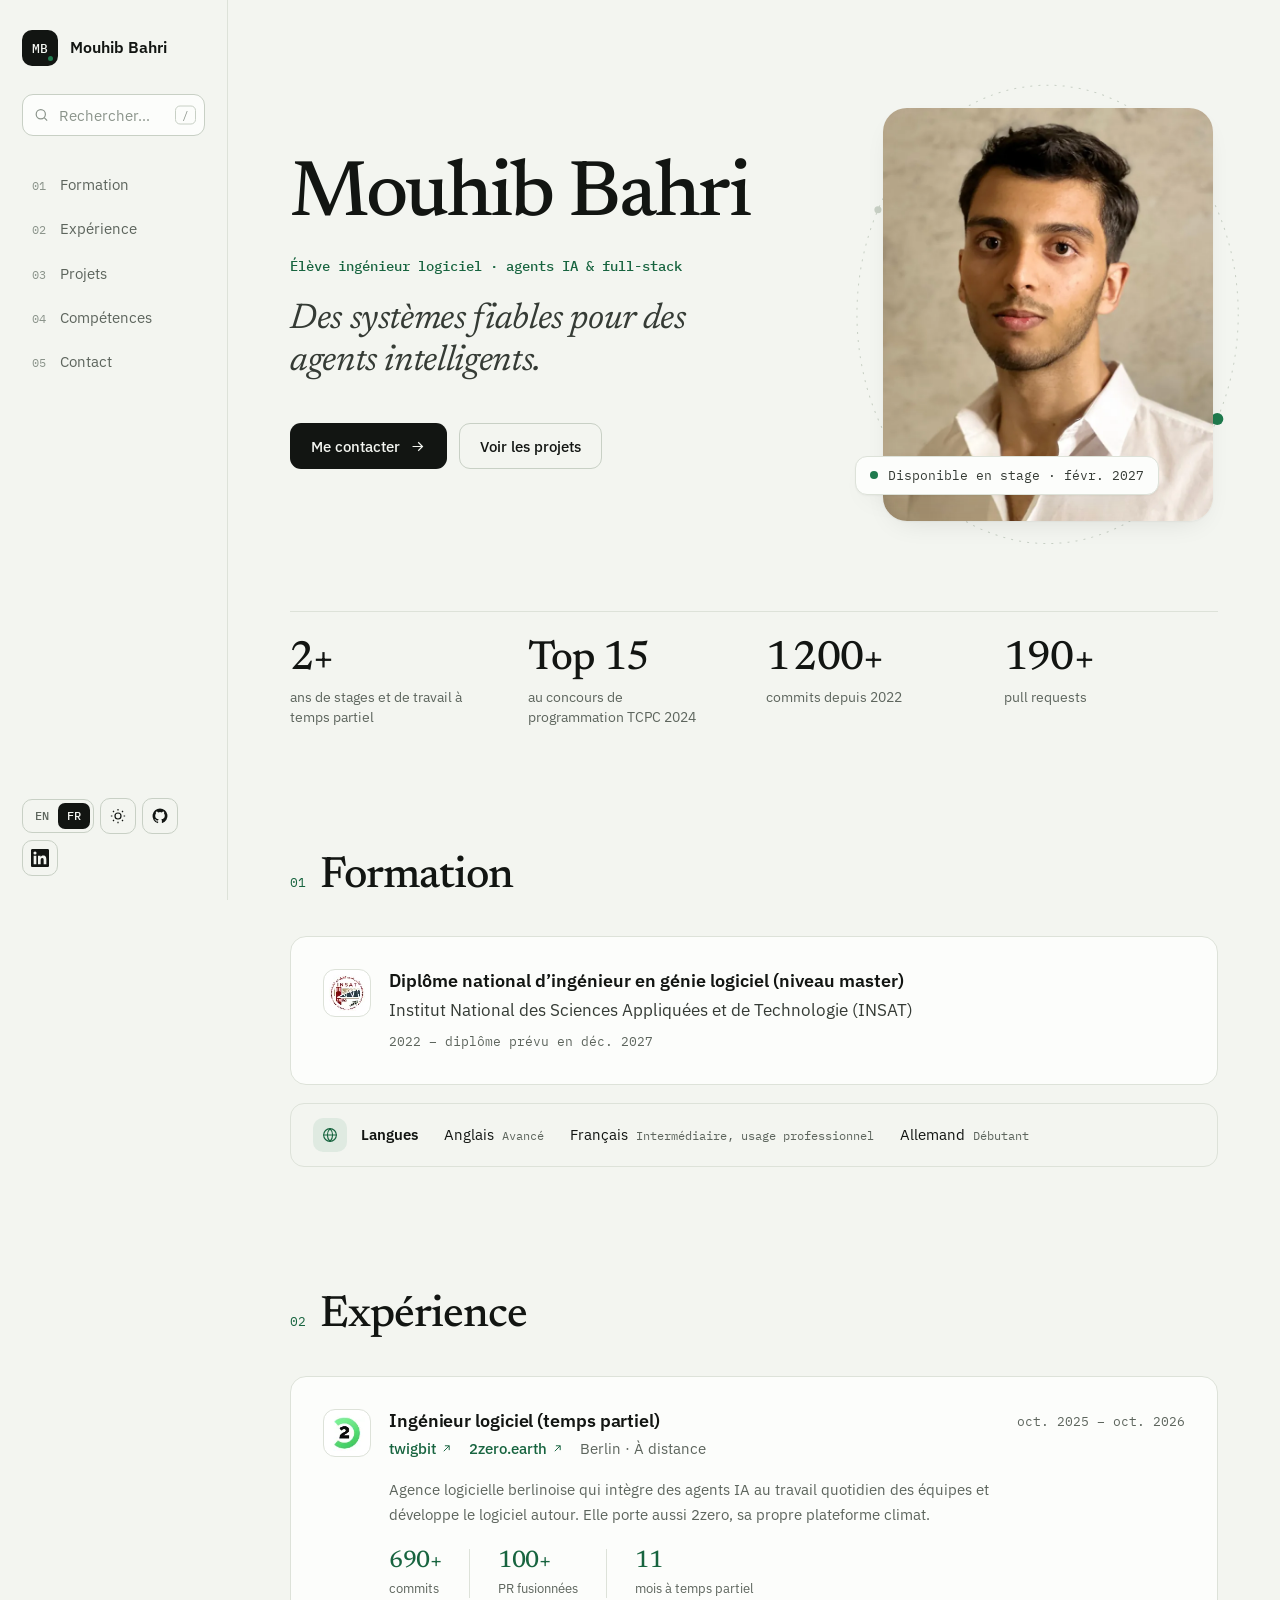
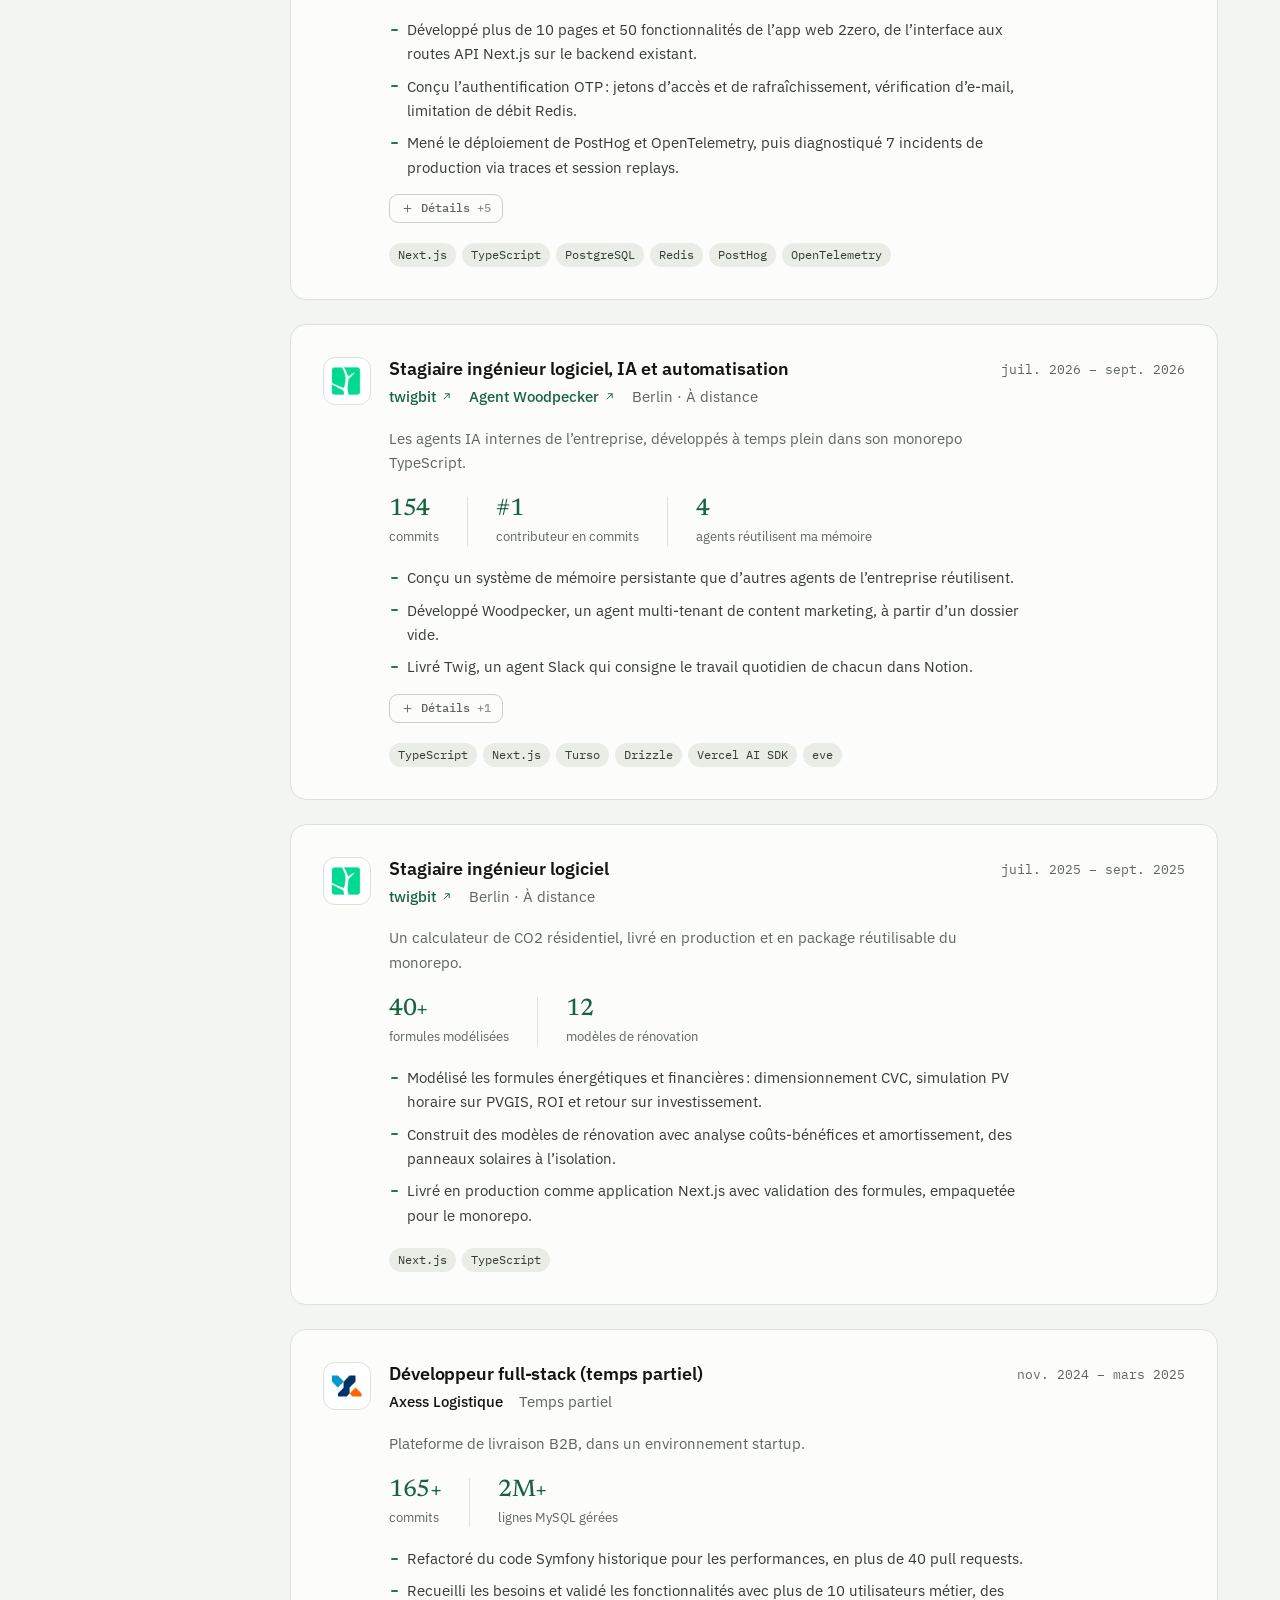
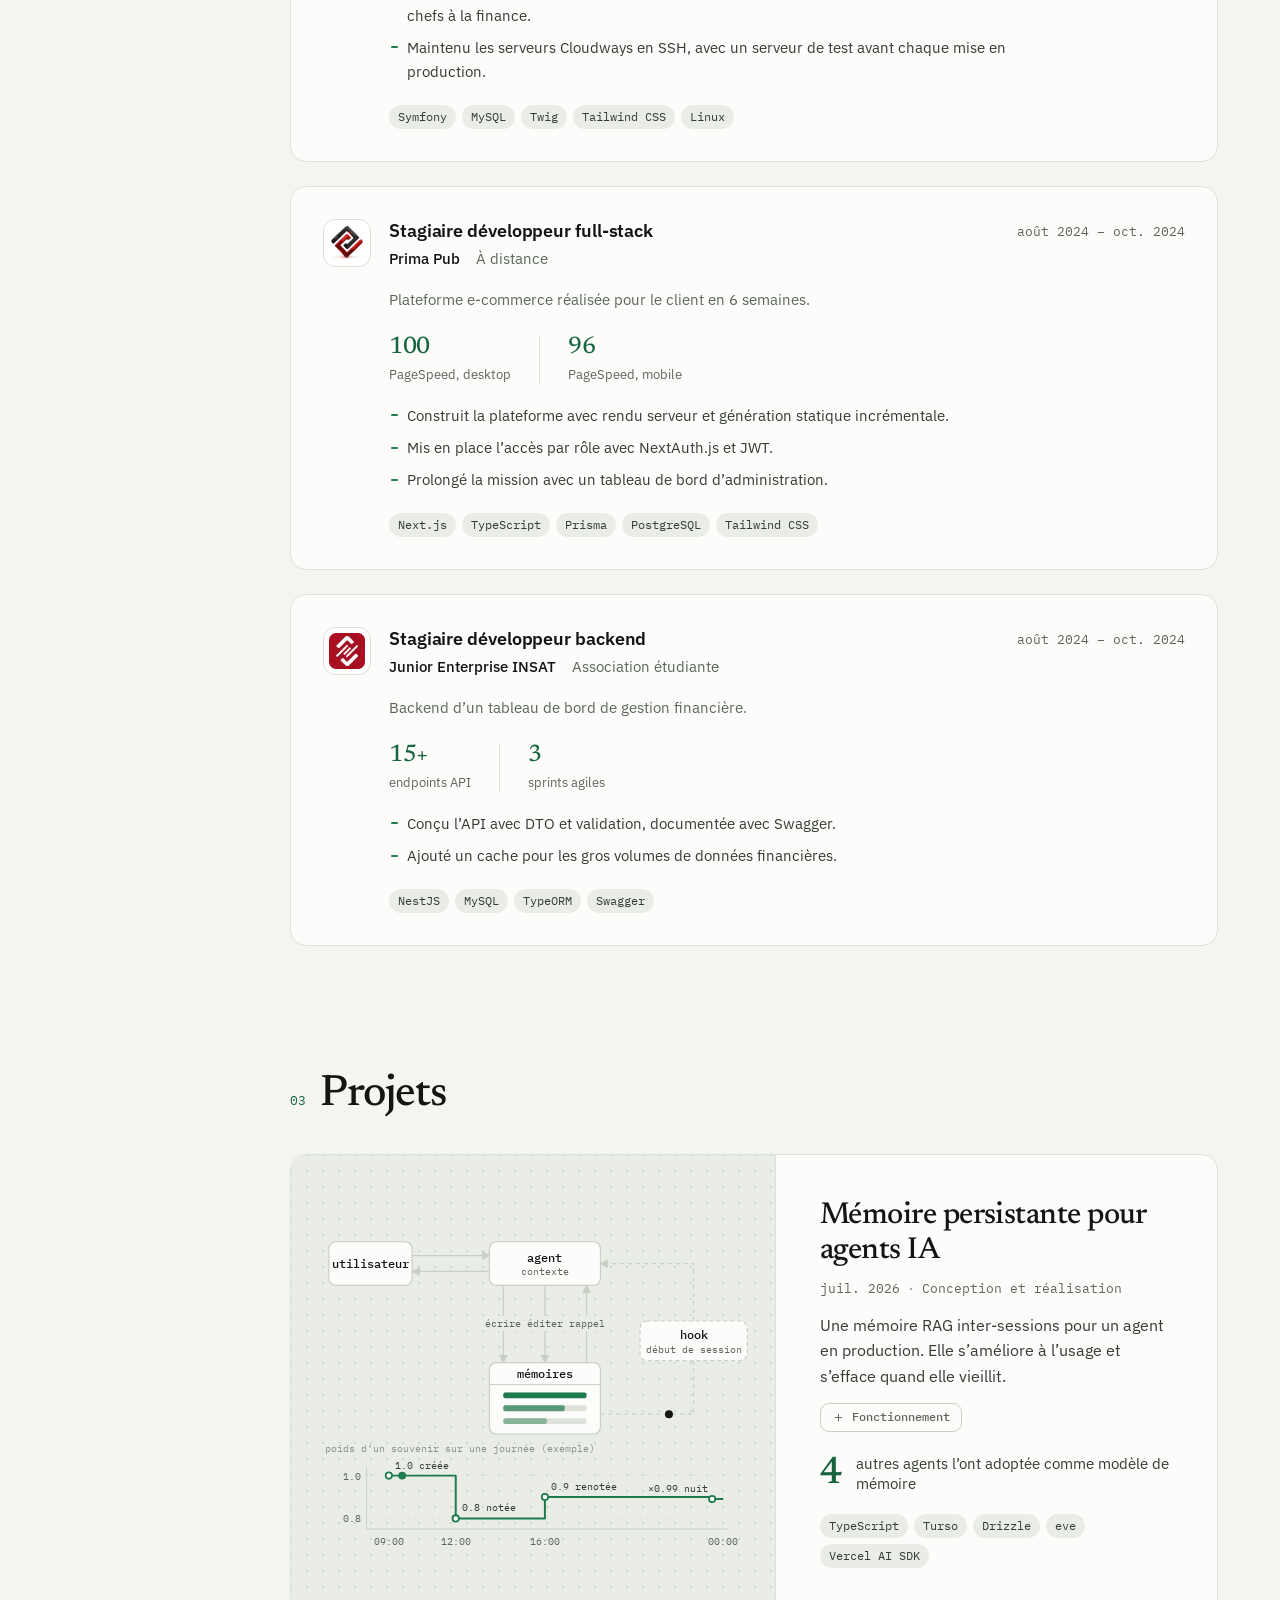
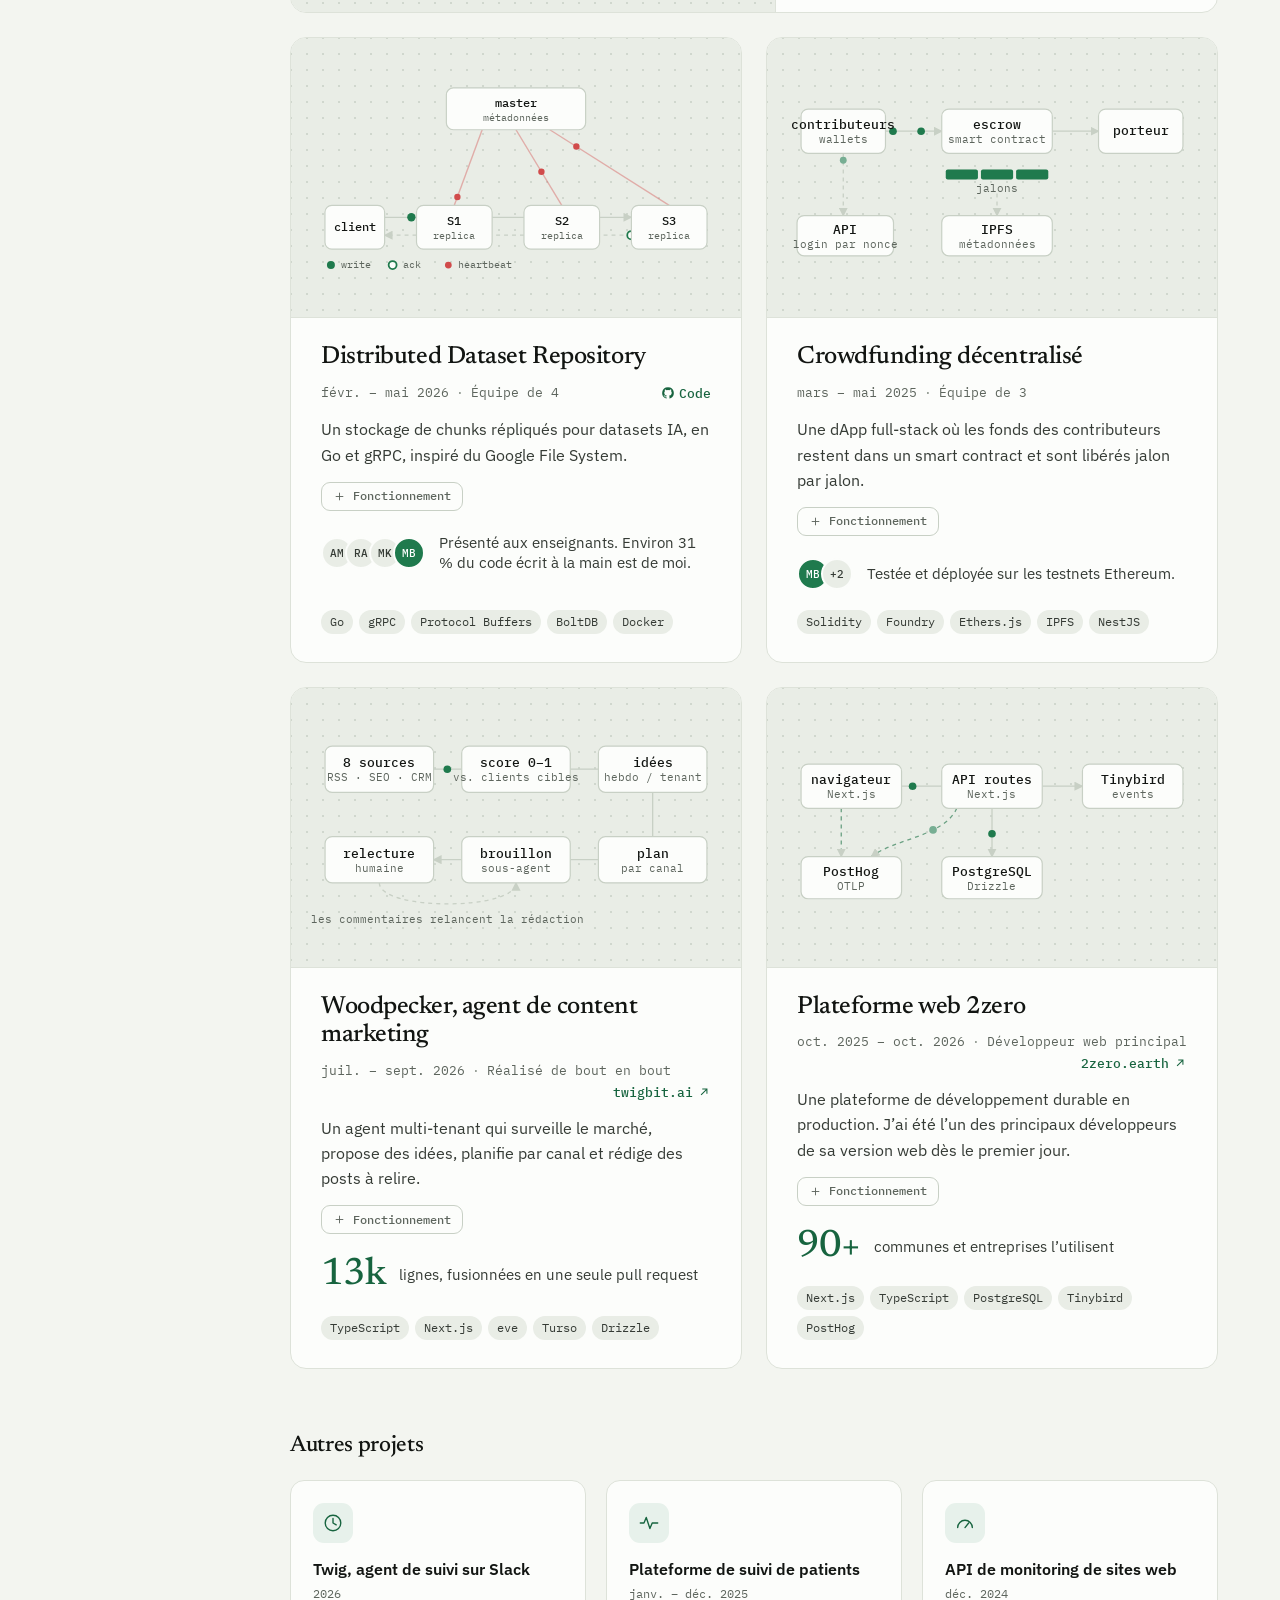
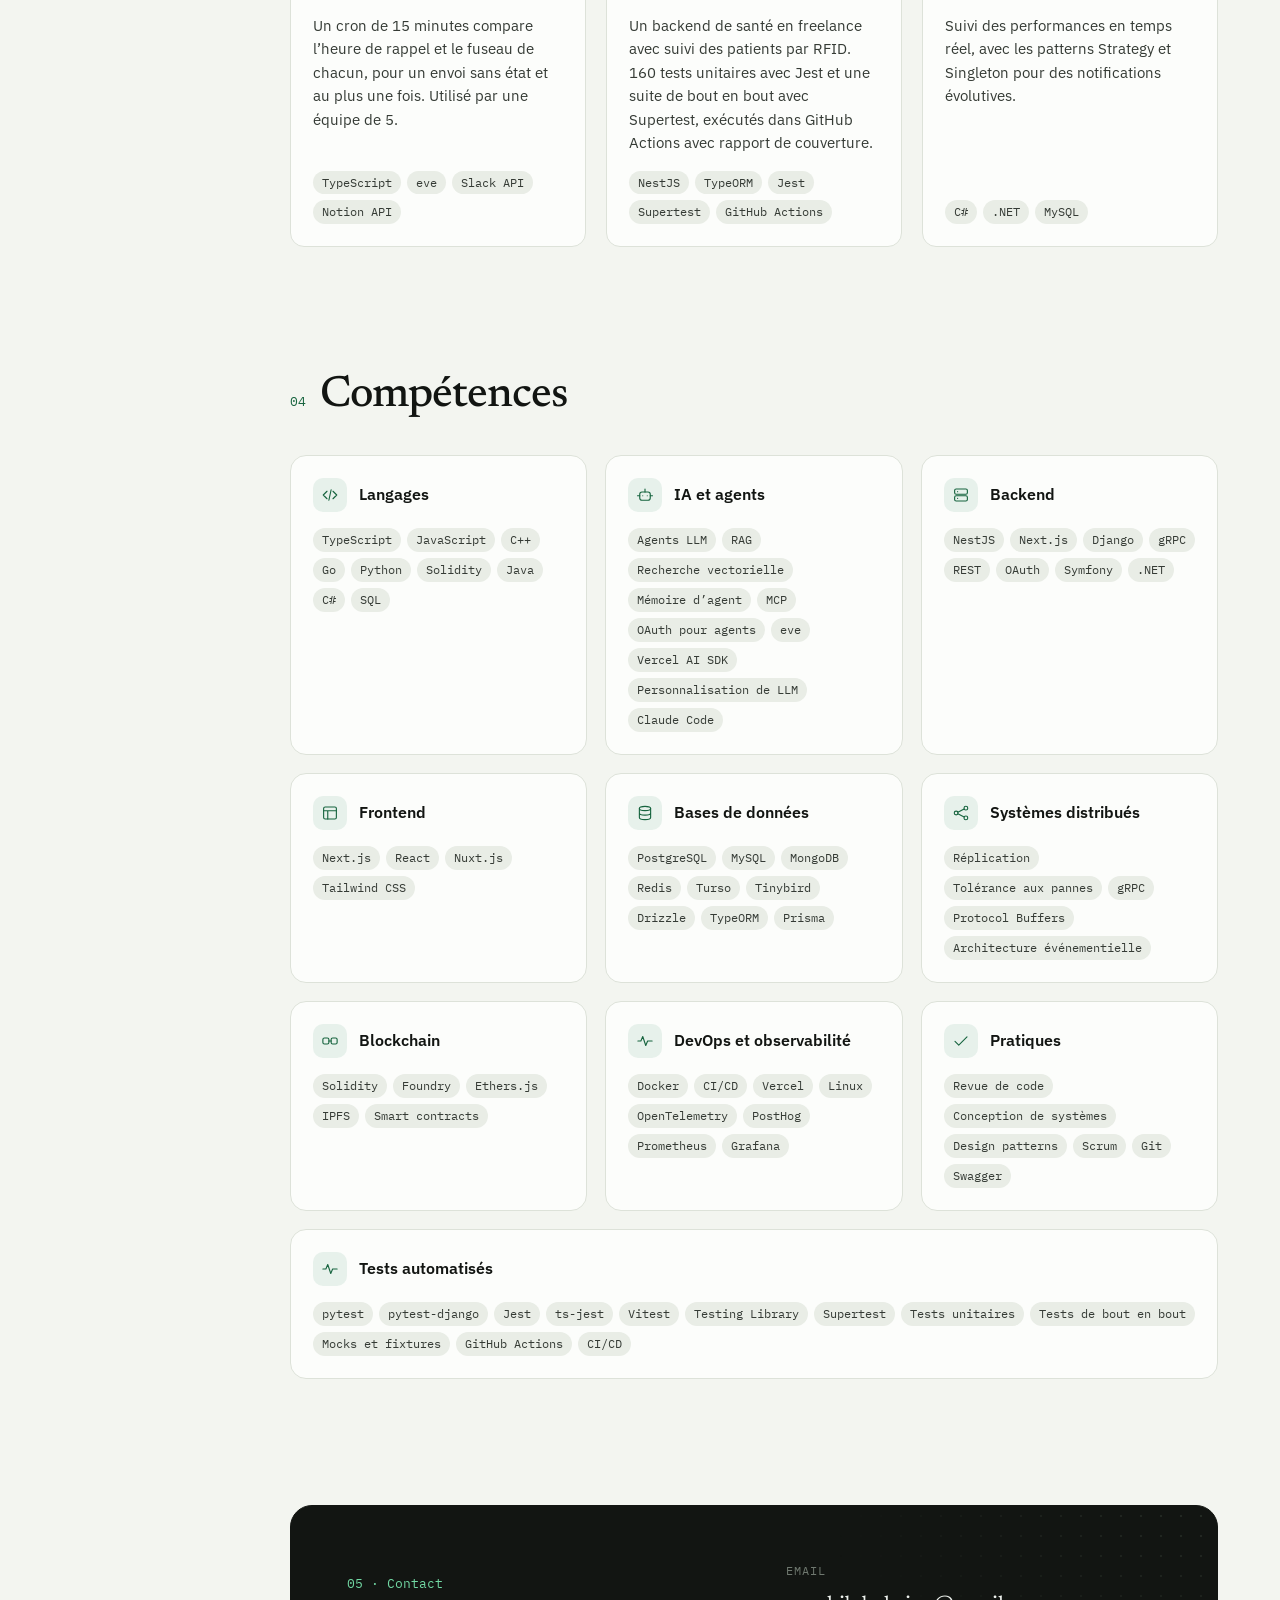
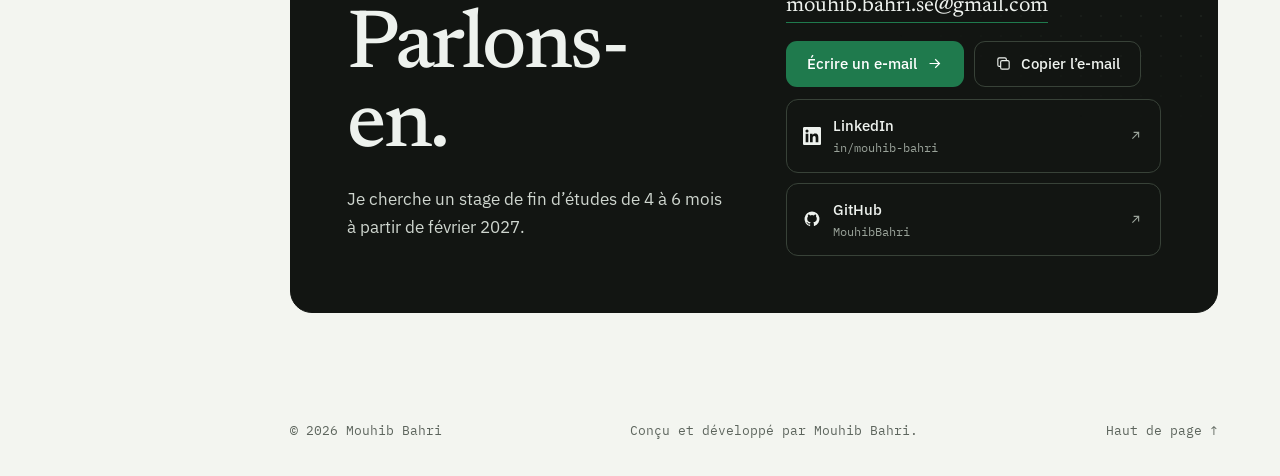
==== commit e629685c: "Add automated testing work and skills Co-Authored-By: Claude Opus 5.5 <noreply@anthropic.com> Claude" ====
--- a/fr/index.html
+++ b/fr/index.html
@@ -73,7 +73,7 @@
 <button class="icon-btn finder-next" type="button" aria-label="Résultat suivant"><svg viewBox="0 0 24 24" aria-hidden="true" fill="none" stroke="currentColor" stroke-width="1.8"><path d="m6 9 6 6 6-6"/></svg></button>
 <button class="icon-btn finder-clear" type="button" aria-label="Effacer la recherche"><svg viewBox="0 0 24 24" aria-hidden="true" fill="none" stroke="currentColor" stroke-width="1.7"><path d="M6 6l12 12M18 6 6 18"/></svg></button>
 </div>
-<script type="application/json" id="skill-index">[{"name":"TypeScript","n":8},{"name":"Next.js","n":6},{"name":"eve","n":4},{"name":"MySQL","n":4},{"name":"Drizzle","n":3},{"name":"NestJS","n":3},{"name":"PostgreSQL","n":3},{"name":"Turso","n":3},{"name":"Vercel AI SDK","n":3},{"name":"Notion API","n":2},{"name":"OpenTelemetry","n":2},{"name":"PostHog","n":2},{"name":"React","n":2},{"name":"Slack API","n":2},{"name":"Tailwind CSS","n":2},{"name":".NET","n":1},{"name":"BoltDB","n":1},{"name":"C#","n":1},{"name":"Django","n":1},{"name":"Docker","n":1},{"name":"Ethers.js","n":1},{"name":"Foundry","n":1},{"name":"Go","n":1},{"name":"gRPC","n":1},{"name":"IPFS","n":1},{"name":"Linux","n":1},{"name":"MCP","n":1},{"name":"MongoDB","n":1},{"name":"Prisma","n":1},{"name":"Protocol Buffers","n":1},{"name":"Python","n":1},{"name":"RAG","n":1},{"name":"Redis","n":1},{"name":"Solidity","n":1},{"name":"Swagger","n":1},{"name":"Symfony","n":1},{"name":"Tinybird","n":1},{"name":"Twig","n":1},{"name":"TypeORM","n":1},{"name":"Agents LLM","n":0},{"name":"Architecture événementielle","n":0},{"name":"C++","n":0},{"name":"CI/CD","n":0},{"name":"Claude Code","n":0},{"name":"Conception de systèmes","n":0},{"name":"Design patterns","n":0},{"name":"Git","n":0},{"name":"Grafana","n":0},{"name":"Java","n":0},{"name":"JavaScript","n":0},{"name":"Mémoire d’agent","n":0},{"name":"Nuxt.js","n":0},{"name":"OAuth","n":0},{"name":"OAuth pour agents","n":0},{"name":"Personnalisation de LLM","n":0},{"name":"Prometheus","n":0},{"name":"Recherche vectorielle","n":0},{"name":"Réplication","n":0},{"name":"REST","n":0},{"name":"Revue de code","n":0},{"name":"Scrum","n":0},{"name":"Smart contracts","n":0},{"name":"SQL","n":0},{"name":"Tests","n":0},{"name":"Tolérance aux pannes","n":0},{"name":"Vercel","n":0}]</script>
+<script type="application/json" id="skill-index">[{"name":"TypeScript","n":8},{"name":"Next.js","n":6},{"name":"eve","n":4},{"name":"Drizzle","n":3},{"name":"MySQL","n":3},{"name":"NestJS","n":3},{"name":"PostgreSQL","n":3},{"name":"Turso","n":3},{"name":"Vercel AI SDK","n":3},{"name":"Notion API","n":2},{"name":"OpenTelemetry","n":2},{"name":"PostHog","n":2},{"name":"Slack API","n":2},{"name":"Tailwind CSS","n":2},{"name":"TypeORM","n":2},{"name":".NET","n":1},{"name":"Bash","n":1},{"name":"BoltDB","n":1},{"name":"C#","n":1},{"name":"Django","n":1},{"name":"Docker","n":1},{"name":"E2E testing","n":1},{"name":"Ethers.js","n":1},{"name":"Foundry","n":1},{"name":"GitHub Actions","n":1},{"name":"Go","n":1},{"name":"gRPC","n":1},{"name":"IPFS","n":1},{"name":"Jest","n":1},{"name":"Linux","n":1},{"name":"MCP","n":1},{"name":"MongoDB","n":1},{"name":"Prisma","n":1},{"name":"Protocol Buffers","n":1},{"name":"pytest","n":1},{"name":"Python","n":1},{"name":"RAG","n":1},{"name":"React","n":1},{"name":"Redis","n":1},{"name":"Solidity","n":1},{"name":"Supertest","n":1},{"name":"Swagger","n":1},{"name":"Symfony","n":1},{"name":"Testing Library","n":1},{"name":"Tinybird","n":1},{"name":"Twig","n":1},{"name":"Vitest","n":1},{"name":"Agents LLM","n":0},{"name":"Architecture événementielle","n":0},{"name":"C++","n":0},{"name":"CI/CD","n":0},{"name":"Claude Code","n":0},{"name":"Conception de systèmes","n":0},{"name":"Design patterns","n":0},{"name":"Git","n":0},{"name":"Grafana","n":0},{"name":"Java","n":0},{"name":"JavaScript","n":0},{"name":"Mémoire d’agent","n":0},{"name":"Mocks et fixtures","n":0},{"name":"Nuxt.js","n":0},{"name":"OAuth","n":0},{"name":"OAuth pour agents","n":0},{"name":"Personnalisation de LLM","n":0},{"name":"Prometheus","n":0},{"name":"pytest-django","n":0},{"name":"Recherche vectorielle","n":0},{"name":"Réplication","n":0},{"name":"REST","n":0},{"name":"Revue de code","n":0},{"name":"Scrum","n":0},{"name":"Smart contracts","n":0},{"name":"SQL","n":0},{"name":"Tests de bout en bout","n":0},{"name":"Tests unitaires","n":0},{"name":"Tolérance aux pannes","n":0},{"name":"ts-jest","n":0},{"name":"Vercel","n":0}]</script>
 <script type="application/json" id="i18n">{"none":"Aucun résultat","inSkills":"Dans les compétences","matches":"résultats","match":"résultat"}</script>
 <main id="main">
 <section class="hero" id="top" aria-labelledby="hero-name">
@@ -119,7 +119,7 @@
 <section class="section" id="experience" aria-labelledby="experience-title">
 <header class="sec-head"><span class="sec-n">02</span><h2 id="experience-title">Expérience</h2></header>
 <div class="xps">
-<article class="panel xp reveal" data-skills="next.js|typescript|postgresql|redis|posthog|opentelemetry|python|django|mcp" data-label="Ingénieur logiciel (temps partiel) · twigbit">
+<article class="panel xp reveal" data-skills="next.js|typescript|postgresql|redis|posthog|opentelemetry|python|django|mcp|pytest|vitest|testing library" data-label="Ingénieur logiciel (temps partiel) · twigbit">
 <header class="xp-head">
 <span class="logo has-img" aria-hidden="true"><img src="../assets/img/logos/2zero.webp" alt="" width="48" height="48" loading="lazy"></span>
 <div class="xp-id">
@@ -131,8 +131,8 @@
 <p class="xp-about">Agence logicielle berlinoise qui intègre des agents IA au travail quotidien des équipes et développe le logiciel autour. Elle porte aussi 2zero, sa propre plateforme climat.</p>
 <dl class="kpis"><div><dd><span class="count" data-n="690" data-pre="" data-suf="+">690+</span></dd><dt>commits</dt></div><div><dd><span class="count" data-n="100" data-pre="" data-suf="+">100+</span></dd><dt>PR fusionnées</dt></div><div><dd><span class="count" data-n="11" data-pre="" data-suf="">11</span></dd><dt>mois à temps partiel</dt></div></dl>
 <ul class="points"><li>Développé plus de 10 pages et 50 fonctionnalités de l’app web 2zero, de l’interface aux routes API Next.js sur le backend existant.</li><li>Conçu l’authentification OTP : jetons d’accès et de rafraîchissement, vérification d’e-mail, limitation de débit Redis.</li><li>Mené le déploiement de PostHog et OpenTelemetry, puis diagnostiqué 7 incidents de production via traces et session replays.</li></ul>
-<ul class="points points-more" id="hl-1"><li>Développé des agents LLM permettant au marketing d’un grand client de créer des composants depuis un prompt, via un CMS headless en MCP.</li><li>Sécurisé le serveur MCP de l’équipe avec OAuth : les agents externes obtiennent leurs jetons auprès du CMS.</li><li>Relu plus de 20 pull requests et écrit des tests unitaires au sein d’une équipe Scrum.</li></ul>
-<button class="toggle" type="button" aria-expanded="false" aria-controls="hl-1" hidden><svg viewBox="0 0 24 24" aria-hidden="true" fill="none" stroke="currentColor" stroke-width="1.7" class="i-plus"><path d="M12 5v14M5 12h14"/></svg><span>Détails</span><span class="n">+3</span></button>
+<ul class="points points-more" id="hl-1"><li>Développé des agents LLM permettant au marketing d’un grand client de créer des composants depuis un prompt, via un CMS headless en MCP.</li><li>Sécurisé le serveur MCP de l’équipe avec OAuth : les agents externes obtiennent leurs jetons auprès du CMS.</li><li>Écrit 8 modules de tests pytest et pytest-django, exécutés en CI, couvrant le serveur MCP, son flux de jetons OAuth, les outils d’édition de pages et la recherche.</li><li>Écrit et maintenu plus de 25 fichiers de tests de composants frontend avec Vitest et Testing Library, exécutés en CI.</li><li>Relu plus de 20 pull requests au sein d’une équipe Scrum.</li></ul>
+<button class="toggle" type="button" aria-expanded="false" aria-controls="hl-1" hidden><svg viewBox="0 0 24 24" aria-hidden="true" fill="none" stroke="currentColor" stroke-width="1.7" class="i-plus"><path d="M12 5v14M5 12h14"/></svg><span>Détails</span><span class="n">+5</span></button>
 <ul class="tags"><li data-skill="next.js">Next.js</li><li data-skill="typescript">TypeScript</li><li data-skill="postgresql">PostgreSQL</li><li data-skill="redis">Redis</li><li data-skill="posthog">PostHog</li><li data-skill="opentelemetry">OpenTelemetry</li></ul>
 </article>
 <article class="panel xp reveal" data-skills="typescript|next.js|turso|drizzle|vercel ai sdk|eve|slack api|notion api" data-label="Stagiaire ingénieur logiciel, IA et automatisation · twigbit">
@@ -223,13 +223,13 @@
 <ul class="tags"><li data-skill="typescript">TypeScript</li><li data-skill="turso">Turso</li><li data-skill="drizzle">Drizzle</li><li data-skill="eve">eve</li><li data-skill="vercel ai sdk">Vercel AI SDK</li></ul>
 </div>
 </article>
-<article class="card reveal" id="p-ddr" data-skills="go|grpc|protocol buffers|boltdb|docker" data-label="Distributed Dataset Repository">
+<article class="card reveal" id="p-ddr" data-skills="go|grpc|protocol buffers|boltdb|docker|bash|e2e testing" data-label="Distributed Dataset Repository">
 <figure class="card-fig"><svg class="fx" viewBox="0 0 404 200" role="img" aria-label="Distributed Dataset Repository" xmlns="http://www.w3.org/2000/svg"><defs><marker id="ah7" viewBox="0 0 8 8" refX="7" refY="4" markerWidth="7" markerHeight="7" orient="auto-start-reverse"><path d="M0 0 8 4 0 8z" class="fx-arrowhead"/></marker></defs><path d="M70 140 H102 M178 140 H210 M286 140 H318" class="fx-wire" marker-end="url(#ah7)"/><path d="M318 158 H286 M210 158 H178 M102 158 H70" class="fx-wire fx-dash" marker-end="url(#ah7)"/><path d="M140 128 L168 52" class="fx-hbline"/><circle r="3.2" class="fx-hb"><animateMotion dur="1.8s" begin="-0.0s" repeatCount="indefinite" path="M140 128 L168 52"/></circle><path d="M248 128 L202 52" class="fx-hbline"/><circle r="3.2" class="fx-hb"><animateMotion dur="1.8s" begin="-0.6s" repeatCount="indefinite" path="M248 128 L202 52"/></circle><path d="M356 128 L236 52" class="fx-hbline"/><circle r="3.2" class="fx-hb"><animateMotion dur="1.8s" begin="-1.2s" repeatCount="indefinite" path="M356 128 L236 52"/></circle><circle r="4.2" class="fx-dot"><animateMotion dur="4.4s" repeatCount="indefinite" keyPoints="0;1;1" keyTimes="0;0.42;1" calcMode="linear" path="M70 140 H318"/><animate attributeName="opacity" values="1;1;0;0" keyTimes="0;0.42;0.43;1" dur="4.4s" repeatCount="indefinite"/></circle><circle r="4.2" class="fx-dot fx-ack"><animateMotion dur="4.4s" repeatCount="indefinite" keyPoints="0;0;1;1" keyTimes="0;0.5;0.92;1" calcMode="linear" path="M318 158 H70"/><animate attributeName="opacity" values="0;0;1;1;0" keyTimes="0;0.49;0.5;0.92;0.93" dur="4.4s" repeatCount="indefinite"/></circle><g class="fx-node "><rect x="132" y="10" width="140" height="42" rx="7"/><text class="fx-label" x="202" y="29" text-anchor="middle">master</text><text class="fx-sub" x="202" y="43" text-anchor="middle">métadonnées</text></g><g class="fx-node "><rect x="10" y="128" width="60" height="44" rx="7"/><text class="fx-label" x="40" y="154" text-anchor="middle">client</text></g><g class="fx-node "><rect x="102" y="128" width="76" height="44" rx="7"/><text class="fx-label" x="140" y="148" text-anchor="middle">S1</text><text class="fx-sub" x="140" y="162" text-anchor="middle">replica</text></g><g class="fx-node "><rect x="210" y="128" width="76" height="44" rx="7"/><text class="fx-label" x="248" y="148" text-anchor="middle">S2</text><text class="fx-sub" x="248" y="162" text-anchor="middle">replica</text></g><g class="fx-node fx-tail"><rect x="318" y="128" width="76" height="44" rx="7"/><text class="fx-label" x="356" y="148" text-anchor="middle">S3</text><text class="fx-sub" x="356" y="162" text-anchor="middle">replica</text></g><text class="fx-sub fx-accent-text" x="356" y="190" text-anchor="middle" opacity="0">fsync · seal<animate attributeName="opacity" values="0;0;1;1;0;0" keyTimes="0;0.41;0.42;0.55;0.56;1" dur="4.4s" repeatCount="indefinite"/></text><circle cx="16" cy="188" r="4" class="fx-dot"/><text class="fx-sub fx-left" x="26" y="191">write</text><circle cx="78" cy="188" r="4" class="fx-dot fx-ack"/><text class="fx-sub fx-left" x="88" y="191">ack</text><circle cx="134" cy="188" r="3.4" class="fx-hb"/><text class="fx-sub fx-left" x="144" y="191">heartbeat</text></svg></figure>
 <div class="card-body">
 <h3>Distributed Dataset Repository</h3>
 <p class="meta mono">févr. – mai 2026<span class="sep" aria-hidden="true">·</span>Équipe de 4<span class="card-links"><a class="ext" href="https://github.com/Amir-Mallek/Distributed-Dataset-Repository" target="_blank" rel="noopener"><svg viewBox="0 0 24 24" aria-hidden="true"><path fill="currentColor" d="M12 2a10 10 0 0 0-3.16 19.49c.5.09.68-.22.68-.48v-1.7c-2.78.6-3.37-1.34-3.37-1.34-.46-1.16-1.11-1.47-1.11-1.47-.91-.62.07-.6.07-.6 1 .07 1.53 1.03 1.53 1.03.9 1.52 2.34 1.08 2.91.83.09-.65.35-1.09.63-1.34-2.22-.25-4.55-1.11-4.55-4.94 0-1.09.39-1.98 1.03-2.68-.1-.25-.45-1.27.1-2.65 0 0 .84-.27 2.75 1.02a9.5 9.5 0 0 1 5 0c1.91-1.29 2.75-1.02 2.75-1.02.55 1.38.2 2.4.1 2.65.64.7 1.03 1.59 1.03 2.68 0 3.84-2.34 4.68-4.57 4.93.36.31.68.92.68 1.85v2.74c0 .27.18.58.69.48A10 10 0 0 0 12 2z"/></svg>Code</a></span></p>
 <p class="card-line">Un stockage de chunks répliqués pour datasets IA, en Go et gRPC, inspiré du Google File System.</p>
-<ul class="points points-more" id="hw-2"><li>Conçu pour des datasets de plus de 50 Go : chunks de 64 Mio, blocs de 1 Mio vérifiés par CRC32, facteur de réplication 3.</li><li>J’ai réalisé la gestion des pannes du master : heartbeats, détection des nœuds morts et re-réplication automatique.</li><li>Acks en chaîne : fsync, attente de l’aval, scellement, ack vers l’amont. Un ack client garantit la persistance de toutes les répliques.</li><li>Une suite d’injection de pannes tue un nœud, corrompt un chunk et vérifie le SHA-256 de la copie reconstruite.</li></ul>
+<ul class="points points-more" id="hw-2"><li>Conçu pour des datasets de plus de 50 Go : chunks de 64 Mio, blocs de 1 Mio vérifiés par CRC32, facteur de réplication 3.</li><li>J’ai réalisé la gestion des pannes du master : heartbeats, détection des nœuds morts et re-réplication automatique.</li><li>Acks en chaîne : fsync, attente de l’aval, scellement, ack vers l’amont. Un ack client garantit la persistance de toutes les répliques.</li><li>Une suite de bout en bout sur le cluster Docker Compose arrête un nœud, puis corrompt un chunk, et vérifie leur re-réplication sur le nœud de secours.</li></ul>
 <button class="toggle" type="button" aria-expanded="false" aria-controls="hw-2" hidden><svg viewBox="0 0 24 24" aria-hidden="true" fill="none" stroke="currentColor" stroke-width="1.7" class="i-plus"><path d="M12 5v14M5 12h14"/></svg><span>Fonctionnement</span></button>
 <p class="outcome"><span class="avatars" aria-hidden="true"><span>AM</span><span>RA</span><span>MK</span><span class="me">MB</span></span><span class="outcome-t">Présenté aux enseignants. Environ 31 % du code écrit à la main est de moi.</span></p>
 <ul class="tags"><li data-skill="go">Go</li><li data-skill="grpc">gRPC</li><li data-skill="protocol buffers">Protocol Buffers</li><li data-skill="boltdb">BoltDB</li><li data-skill="docker">Docker</li></ul>
@@ -280,12 +280,12 @@
 <p class="mini-line">Un cron de 15 minutes compare l’heure de rappel et le fuseau de chacun, pour un envoi sans état et au plus une fois. Utilisé par une équipe de 5.</p>
 <ul class="tags"><li data-skill="typescript">TypeScript</li><li data-skill="eve">eve</li><li data-skill="slack api">Slack API</li><li data-skill="notion api">Notion API</li></ul>
 </li>
-<li class="mini reveal" data-skills="nestjs|mysql|react" data-label="Plateforme de suivi de patients">
+<li class="mini reveal" data-skills="nestjs|typeorm|jest|supertest|github actions" data-label="Plateforme de suivi de patients">
 <span class="logo logo-glyph" aria-hidden="true"><svg viewBox="0 0 24 24" aria-hidden="true" fill="none" stroke="currentColor" stroke-width="1.5" stroke-linecap="round" stroke-linejoin="round"><path d="M2.5 12h4l2.5-6 4 12 2.5-6h6"/></svg></span>
 <h4>Plateforme de suivi de patients</h4>
 <p class="mono muted">janv. – déc. 2025</p>
-<p class="mini-line">Une app de santé en freelance, conçue pour des milliers de dossiers patients et couverte par plus de 30 tests.</p>
-<ul class="tags"><li data-skill="nestjs">NestJS</li><li data-skill="mysql">MySQL</li><li data-skill="react">React</li></ul>
+<p class="mini-line">Un backend de santé en freelance avec suivi des patients par RFID. 160 tests unitaires avec Jest et une suite de bout en bout avec Supertest, exécutés dans GitHub Actions avec rapport de couverture.</p>
+<ul class="tags"><li data-skill="nestjs">NestJS</li><li data-skill="typeorm">TypeORM</li><li data-skill="jest">Jest</li><li data-skill="supertest">Supertest</li><li data-skill="github actions">GitHub Actions</li></ul>
 </li>
 <li class="mini reveal" data-skills="c#|.net|mysql" data-label="API de monitoring de sites web">
 <span class="logo logo-glyph" aria-hidden="true"><svg viewBox="0 0 24 24" aria-hidden="true" fill="none" stroke="currentColor" stroke-width="1.5" stroke-linecap="round" stroke-linejoin="round"><path d="M4 17a8 8 0 1 1 16 0"/><path d="M12 17l4-5"/></svg></span>
@@ -330,9 +330,13 @@
 <h3><span class="skill-ic"><svg viewBox="0 0 24 24" aria-hidden="true" fill="none" stroke="currentColor" stroke-width="1.5" stroke-linecap="round" stroke-linejoin="round"><path d="M2.5 12h4l2.5-6 4 12 2.5-6h6"/></svg></span>DevOps et observabilité</h3>
 <ul class="tags"><li data-skill="docker">Docker</li><li data-skill="ci/cd">CI/CD</li><li data-skill="vercel">Vercel</li><li data-skill="linux">Linux</li><li data-skill="opentelemetry">OpenTelemetry</li><li data-skill="posthog">PostHog</li><li data-skill="prometheus">Prometheus</li><li data-skill="grafana">Grafana</li></ul>
 </div>
-<div class="panel skill reveal" data-skills="revue de code|conception de systèmes|design patterns|tests|scrum|git|swagger" data-label="Pratiques">
+<div class="panel skill reveal" data-skills="revue de code|conception de systèmes|design patterns|scrum|git|swagger" data-label="Pratiques">
 <h3><span class="skill-ic"><svg viewBox="0 0 24 24" aria-hidden="true" fill="none" stroke="currentColor" stroke-width="1.5" stroke-linecap="round" stroke-linejoin="round"><path d="M4 12.5l5 5L20 6.5"/></svg></span>Pratiques</h3>
-<ul class="tags"><li data-skill="revue de code">Revue de code</li><li data-skill="conception de systèmes">Conception de systèmes</li><li data-skill="design patterns">Design patterns</li><li data-skill="tests">Tests</li><li data-skill="scrum">Scrum</li><li data-skill="git">Git</li><li data-skill="swagger">Swagger</li></ul>
+<ul class="tags"><li data-skill="revue de code">Revue de code</li><li data-skill="conception de systèmes">Conception de systèmes</li><li data-skill="design patterns">Design patterns</li><li data-skill="scrum">Scrum</li><li data-skill="git">Git</li><li data-skill="swagger">Swagger</li></ul>
+</div>
+<div class="panel skill skill-wide reveal" data-skills="pytest|pytest-django|jest|ts-jest|vitest|testing library|supertest|tests unitaires|tests de bout en bout|mocks et fixtures|github actions|ci/cd" data-label="Tests automatisés">
+<h3><span class="skill-ic"><svg viewBox="0 0 24 24" aria-hidden="true" fill="none" stroke="currentColor" stroke-width="1.5" stroke-linecap="round" stroke-linejoin="round"><path d="M2.5 12h4l2.5-6 4 12 2.5-6h6"/></svg></span>Tests automatisés</h3>
+<ul class="tags"><li data-skill="pytest">pytest</li><li data-skill="pytest-django">pytest-django</li><li data-skill="jest">Jest</li><li data-skill="ts-jest">ts-jest</li><li data-skill="vitest">Vitest</li><li data-skill="testing library">Testing Library</li><li data-skill="supertest">Supertest</li><li data-skill="tests unitaires">Tests unitaires</li><li data-skill="tests de bout en bout">Tests de bout en bout</li><li data-skill="mocks et fixtures">Mocks et fixtures</li><li data-skill="github actions">GitHub Actions</li><li data-skill="ci/cd">CI/CD</li></ul>
 </div>
 </div>
 </section>
--- a/assets/css/site.css
+++ b/assets/css/site.css
@@ -284,6 +284,7 @@
 /* ---- skills ---- */
 .skill-grid { display: grid; grid-template-columns: repeat(3, minmax(0, 1fr)); gap: 18px; }
 .skill { padding: 22px; }
+.skill-wide { grid-column: 1 / -1; }
 .skill h3 { display: flex; align-items: center; gap: 12px; font-size: 1rem; margin-bottom: 16px; }
 .skill-ic { display: inline-grid; place-items: center; width: 34px; height: 34px; border-radius: 10px; background: var(--accent-soft); color: var(--accent-ink); flex: none; }
 .skill-ic svg { width: 18px; height: 18px; }
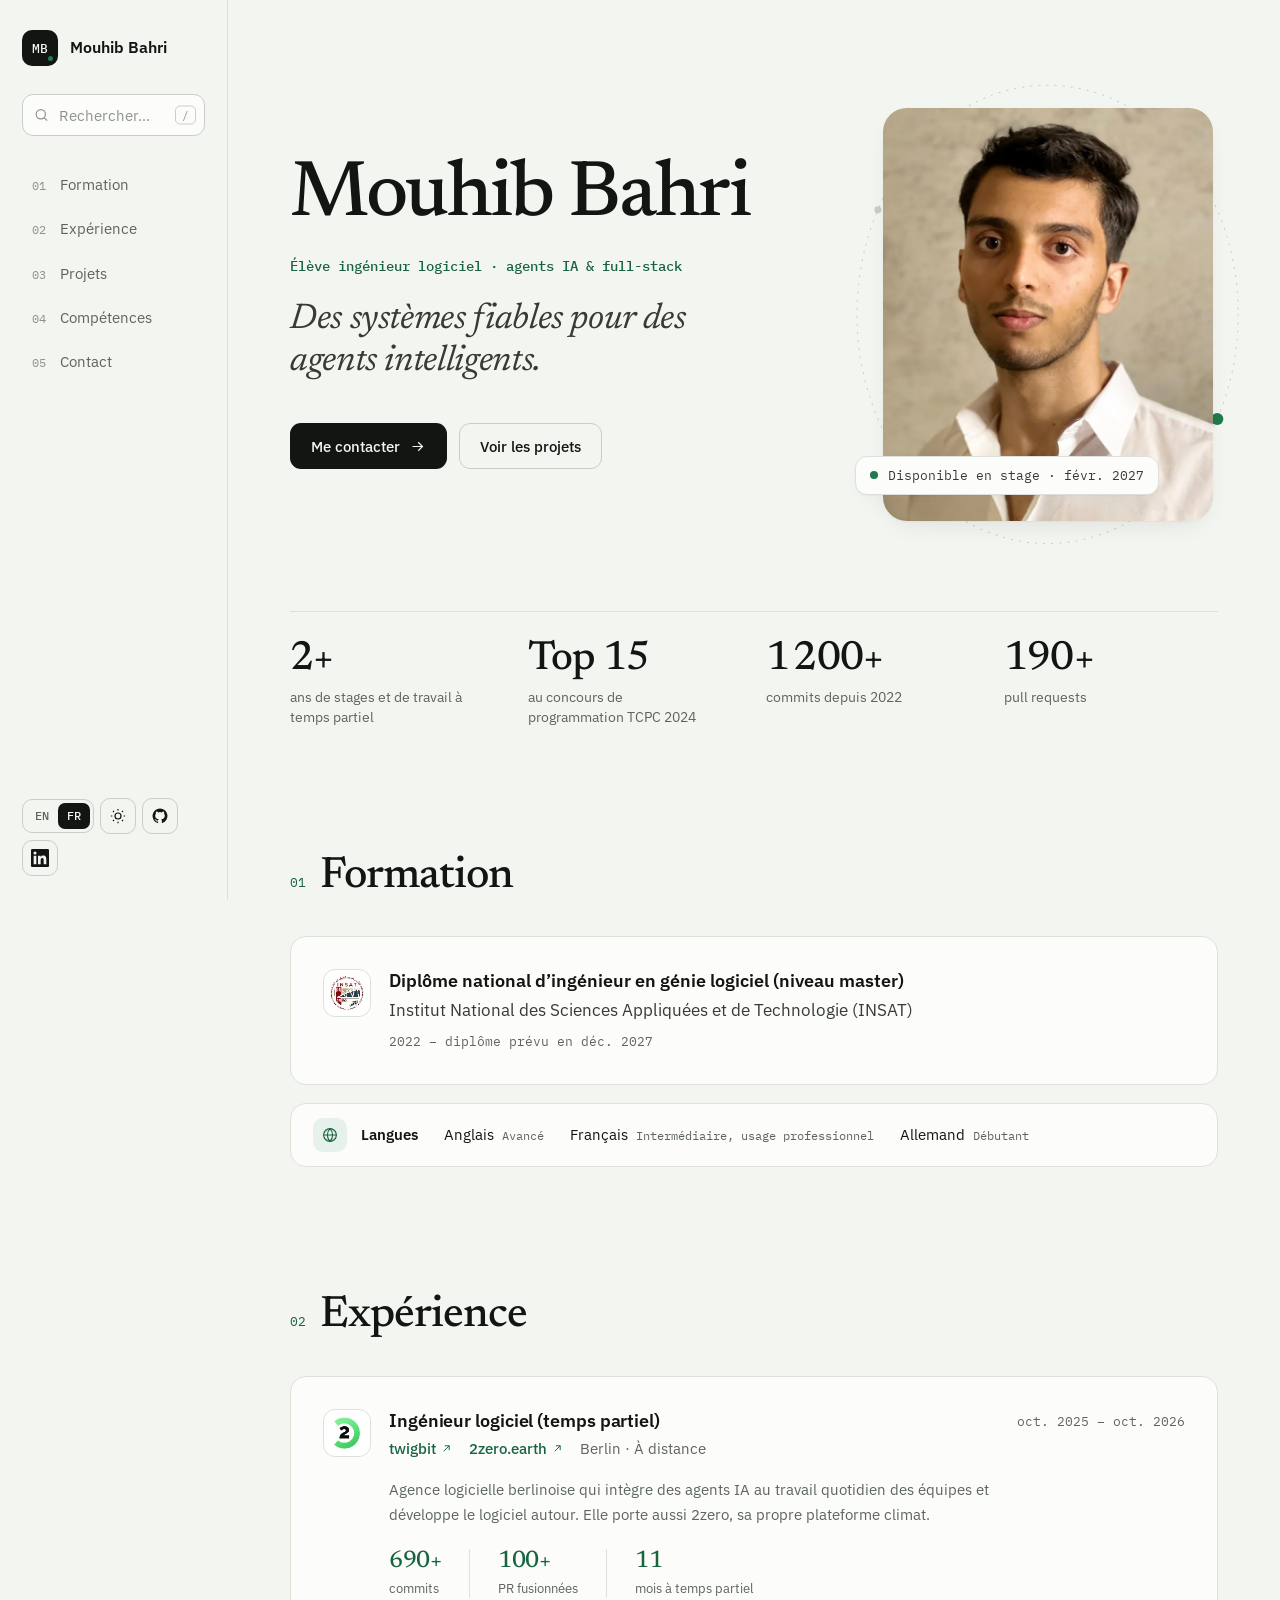
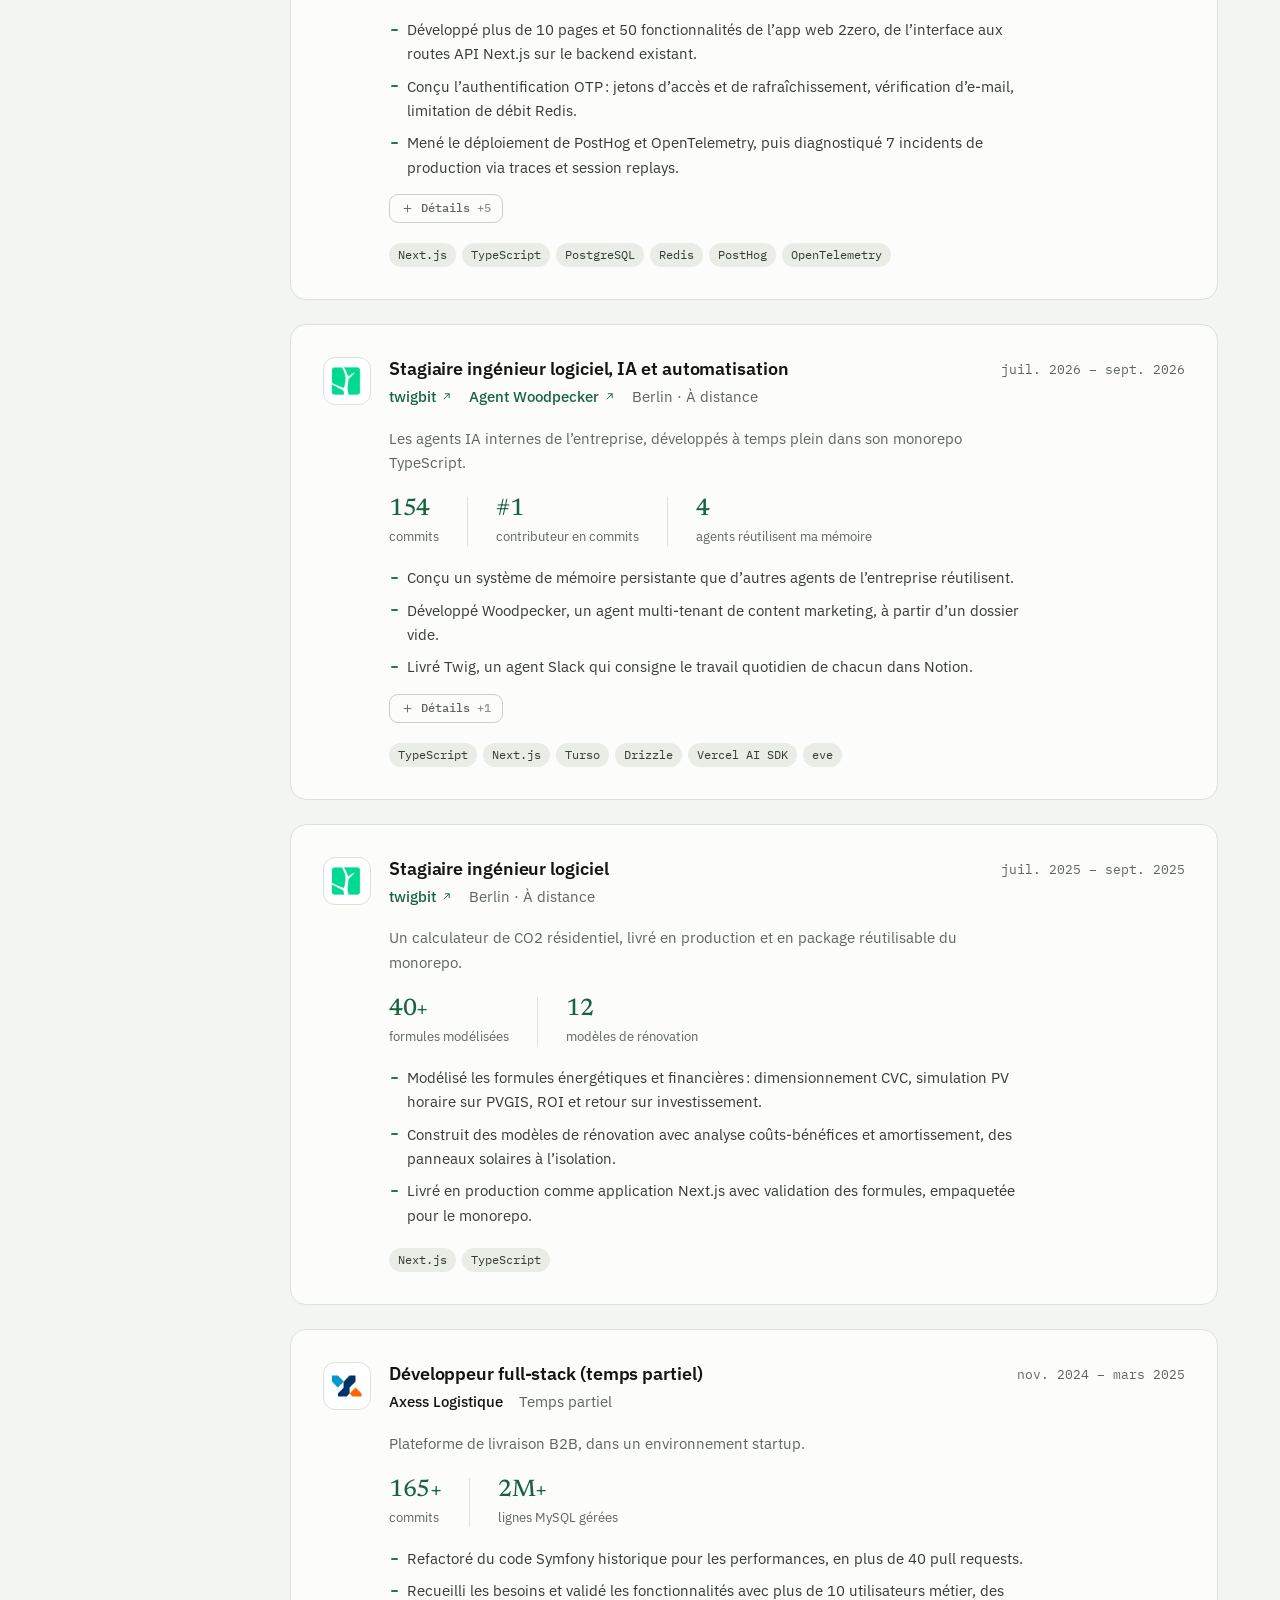
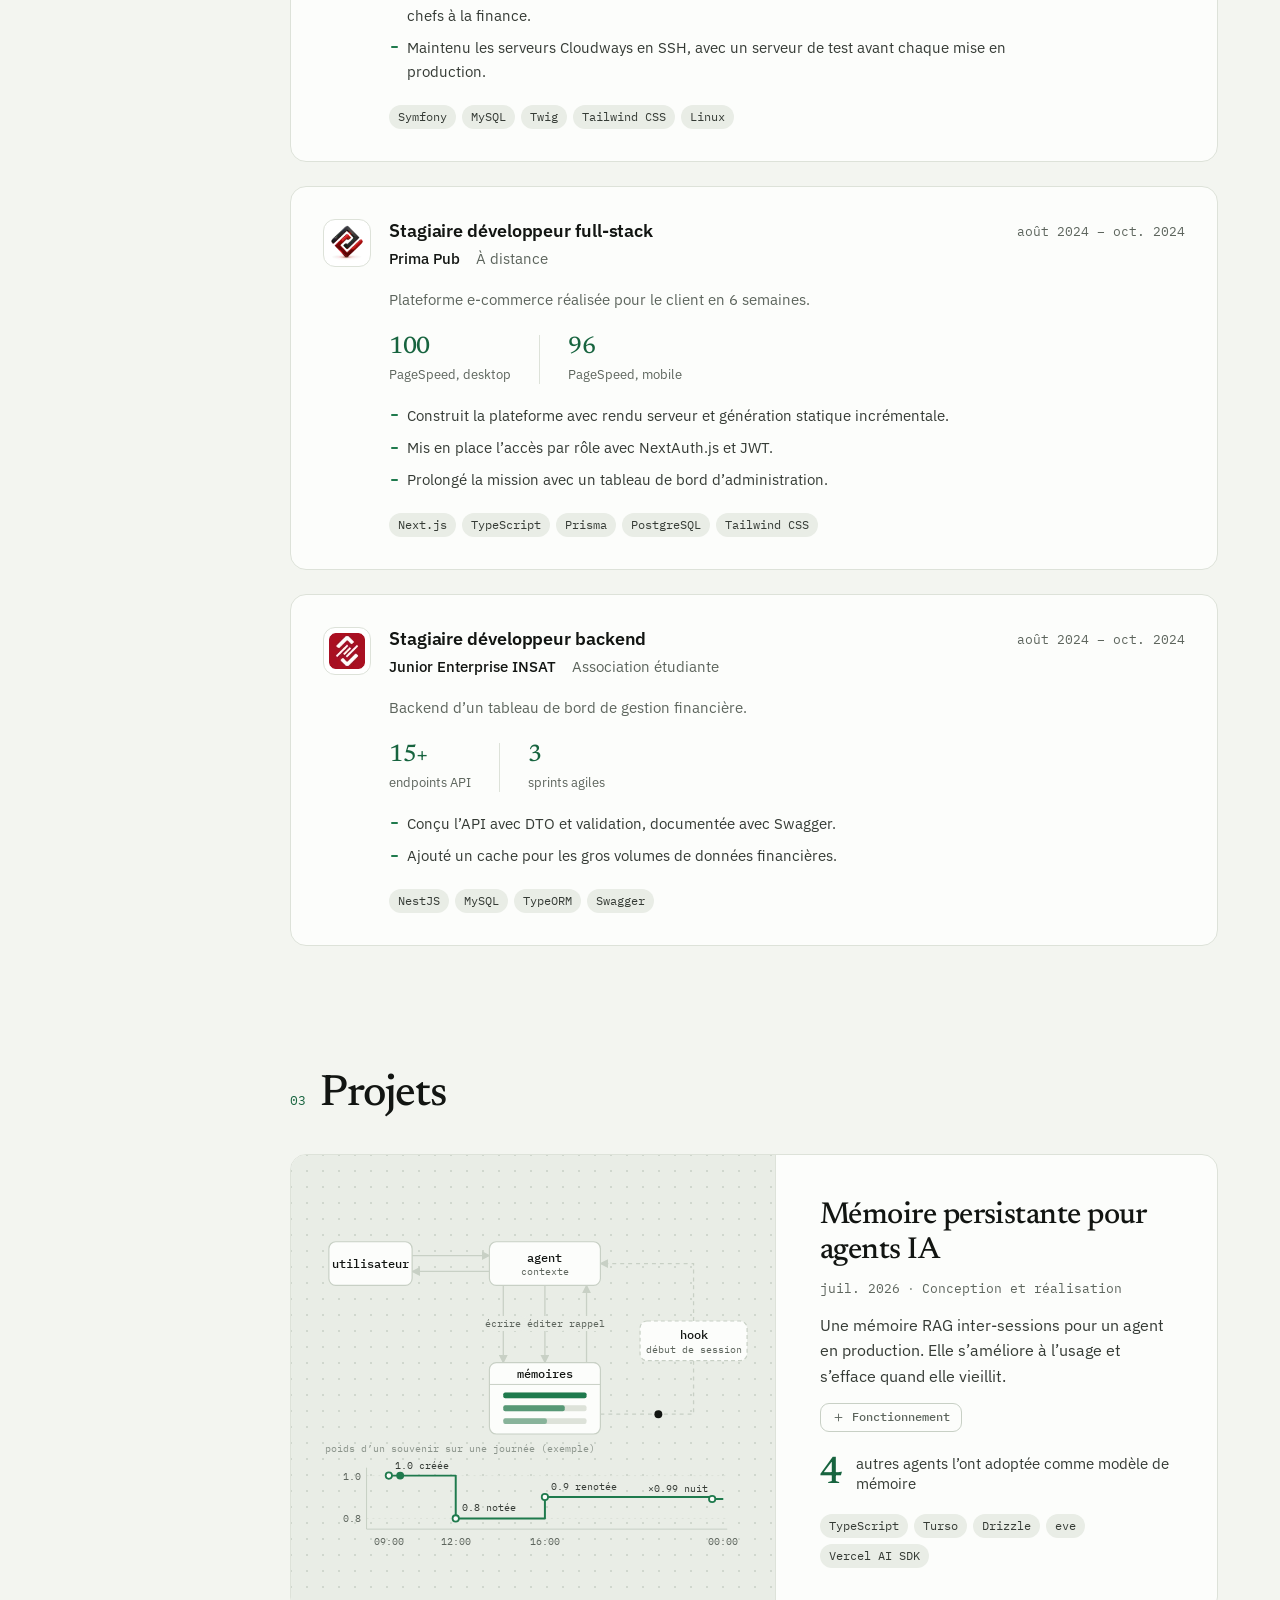
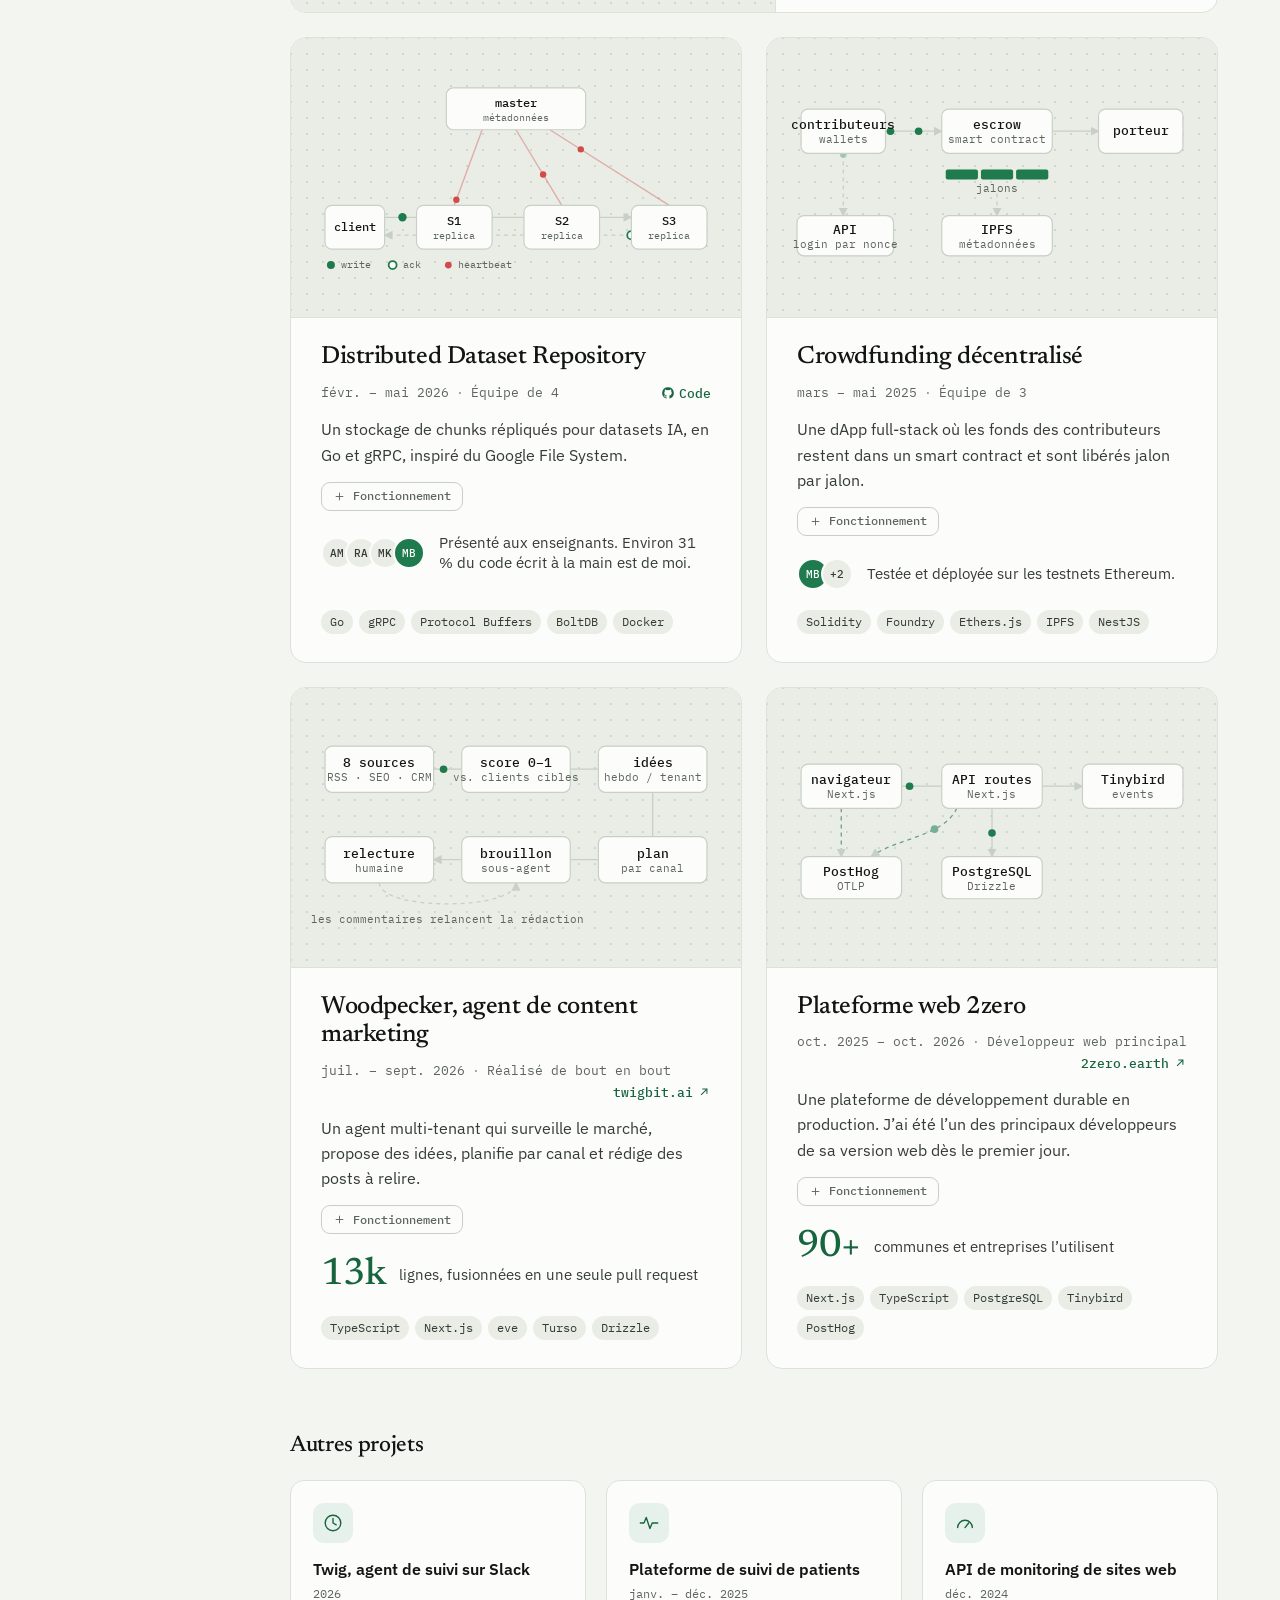
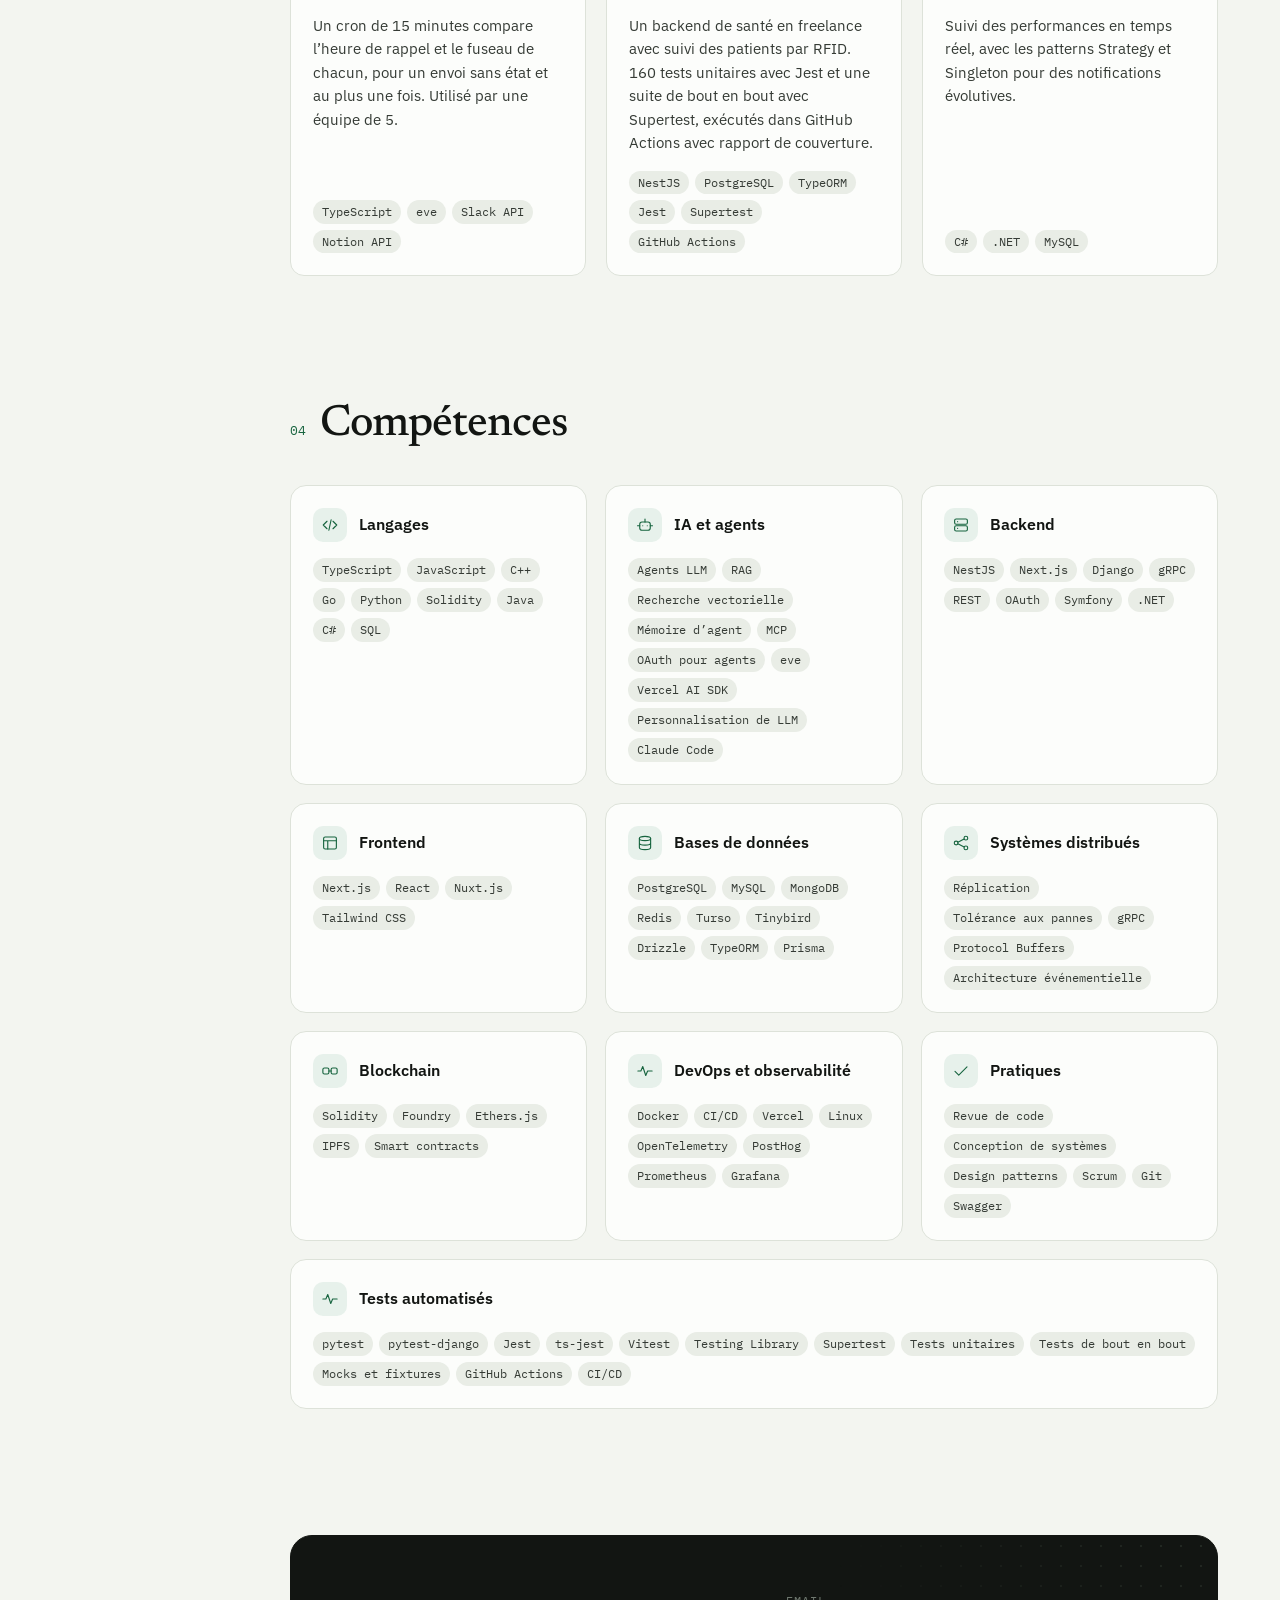
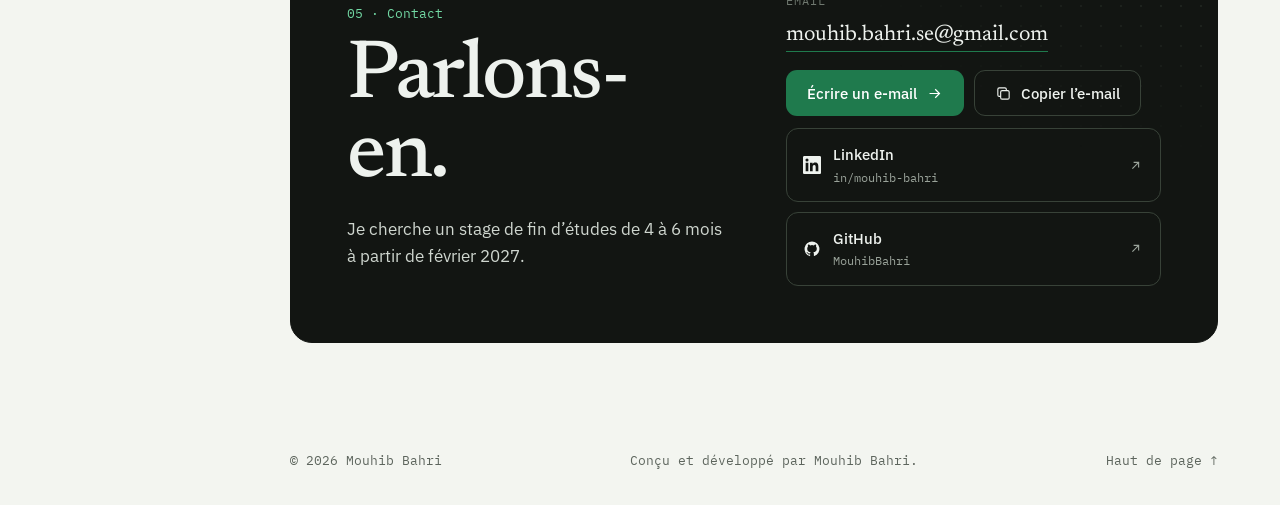
==== commit 9d0b8aae: "Patient tracking uses PostgreSQL; languages bar on surface background Co-Authored-By: Claude Opus 5." ====
--- a/fr/index.html
+++ b/fr/index.html
@@ -73,7 +73,7 @@
 <button class="icon-btn finder-next" type="button" aria-label="Résultat suivant"><svg viewBox="0 0 24 24" aria-hidden="true" fill="none" stroke="currentColor" stroke-width="1.8"><path d="m6 9 6 6 6-6"/></svg></button>
 <button class="icon-btn finder-clear" type="button" aria-label="Effacer la recherche"><svg viewBox="0 0 24 24" aria-hidden="true" fill="none" stroke="currentColor" stroke-width="1.7"><path d="M6 6l12 12M18 6 6 18"/></svg></button>
 </div>
-<script type="application/json" id="skill-index">[{"name":"TypeScript","n":8},{"name":"Next.js","n":6},{"name":"eve","n":4},{"name":"Drizzle","n":3},{"name":"MySQL","n":3},{"name":"NestJS","n":3},{"name":"PostgreSQL","n":3},{"name":"Turso","n":3},{"name":"Vercel AI SDK","n":3},{"name":"Notion API","n":2},{"name":"OpenTelemetry","n":2},{"name":"PostHog","n":2},{"name":"Slack API","n":2},{"name":"Tailwind CSS","n":2},{"name":"TypeORM","n":2},{"name":".NET","n":1},{"name":"Bash","n":1},{"name":"BoltDB","n":1},{"name":"C#","n":1},{"name":"Django","n":1},{"name":"Docker","n":1},{"name":"E2E testing","n":1},{"name":"Ethers.js","n":1},{"name":"Foundry","n":1},{"name":"GitHub Actions","n":1},{"name":"Go","n":1},{"name":"gRPC","n":1},{"name":"IPFS","n":1},{"name":"Jest","n":1},{"name":"Linux","n":1},{"name":"MCP","n":1},{"name":"MongoDB","n":1},{"name":"Prisma","n":1},{"name":"Protocol Buffers","n":1},{"name":"pytest","n":1},{"name":"Python","n":1},{"name":"RAG","n":1},{"name":"React","n":1},{"name":"Redis","n":1},{"name":"Solidity","n":1},{"name":"Supertest","n":1},{"name":"Swagger","n":1},{"name":"Symfony","n":1},{"name":"Testing Library","n":1},{"name":"Tinybird","n":1},{"name":"Twig","n":1},{"name":"Vitest","n":1},{"name":"Agents LLM","n":0},{"name":"Architecture événementielle","n":0},{"name":"C++","n":0},{"name":"CI/CD","n":0},{"name":"Claude Code","n":0},{"name":"Conception de systèmes","n":0},{"name":"Design patterns","n":0},{"name":"Git","n":0},{"name":"Grafana","n":0},{"name":"Java","n":0},{"name":"JavaScript","n":0},{"name":"Mémoire d’agent","n":0},{"name":"Mocks et fixtures","n":0},{"name":"Nuxt.js","n":0},{"name":"OAuth","n":0},{"name":"OAuth pour agents","n":0},{"name":"Personnalisation de LLM","n":0},{"name":"Prometheus","n":0},{"name":"pytest-django","n":0},{"name":"Recherche vectorielle","n":0},{"name":"Réplication","n":0},{"name":"REST","n":0},{"name":"Revue de code","n":0},{"name":"Scrum","n":0},{"name":"Smart contracts","n":0},{"name":"SQL","n":0},{"name":"Tests de bout en bout","n":0},{"name":"Tests unitaires","n":0},{"name":"Tolérance aux pannes","n":0},{"name":"ts-jest","n":0},{"name":"Vercel","n":0}]</script>
+<script type="application/json" id="skill-index">[{"name":"TypeScript","n":8},{"name":"Next.js","n":6},{"name":"eve","n":4},{"name":"PostgreSQL","n":4},{"name":"Drizzle","n":3},{"name":"MySQL","n":3},{"name":"NestJS","n":3},{"name":"Turso","n":3},{"name":"Vercel AI SDK","n":3},{"name":"Notion API","n":2},{"name":"OpenTelemetry","n":2},{"name":"PostHog","n":2},{"name":"Slack API","n":2},{"name":"Tailwind CSS","n":2},{"name":"TypeORM","n":2},{"name":".NET","n":1},{"name":"Bash","n":1},{"name":"BoltDB","n":1},{"name":"C#","n":1},{"name":"Django","n":1},{"name":"Docker","n":1},{"name":"E2E testing","n":1},{"name":"Ethers.js","n":1},{"name":"Foundry","n":1},{"name":"GitHub Actions","n":1},{"name":"Go","n":1},{"name":"gRPC","n":1},{"name":"IPFS","n":1},{"name":"Jest","n":1},{"name":"Linux","n":1},{"name":"MCP","n":1},{"name":"MongoDB","n":1},{"name":"Prisma","n":1},{"name":"Protocol Buffers","n":1},{"name":"pytest","n":1},{"name":"Python","n":1},{"name":"RAG","n":1},{"name":"React","n":1},{"name":"Redis","n":1},{"name":"Solidity","n":1},{"name":"Supertest","n":1},{"name":"Swagger","n":1},{"name":"Symfony","n":1},{"name":"Testing Library","n":1},{"name":"Tinybird","n":1},{"name":"Twig","n":1},{"name":"Vitest","n":1},{"name":"Agents LLM","n":0},{"name":"Architecture événementielle","n":0},{"name":"C++","n":0},{"name":"CI/CD","n":0},{"name":"Claude Code","n":0},{"name":"Conception de systèmes","n":0},{"name":"Design patterns","n":0},{"name":"Git","n":0},{"name":"Grafana","n":0},{"name":"Java","n":0},{"name":"JavaScript","n":0},{"name":"Mémoire d’agent","n":0},{"name":"Mocks et fixtures","n":0},{"name":"Nuxt.js","n":0},{"name":"OAuth","n":0},{"name":"OAuth pour agents","n":0},{"name":"Personnalisation de LLM","n":0},{"name":"Prometheus","n":0},{"name":"pytest-django","n":0},{"name":"Recherche vectorielle","n":0},{"name":"Réplication","n":0},{"name":"REST","n":0},{"name":"Revue de code","n":0},{"name":"Scrum","n":0},{"name":"Smart contracts","n":0},{"name":"SQL","n":0},{"name":"Tests de bout en bout","n":0},{"name":"Tests unitaires","n":0},{"name":"Tolérance aux pannes","n":0},{"name":"ts-jest","n":0},{"name":"Vercel","n":0}]</script>
 <script type="application/json" id="i18n">{"none":"Aucun résultat","inSkills":"Dans les compétences","matches":"résultats","match":"résultat"}</script>
 <main id="main">
 <section class="hero" id="top" aria-labelledby="hero-name">
@@ -280,12 +280,12 @@
 <p class="mini-line">Un cron de 15 minutes compare l’heure de rappel et le fuseau de chacun, pour un envoi sans état et au plus une fois. Utilisé par une équipe de 5.</p>
 <ul class="tags"><li data-skill="typescript">TypeScript</li><li data-skill="eve">eve</li><li data-skill="slack api">Slack API</li><li data-skill="notion api">Notion API</li></ul>
 </li>
-<li class="mini reveal" data-skills="nestjs|typeorm|jest|supertest|github actions" data-label="Plateforme de suivi de patients">
+<li class="mini reveal" data-skills="nestjs|postgresql|typeorm|jest|supertest|github actions" data-label="Plateforme de suivi de patients">
 <span class="logo logo-glyph" aria-hidden="true"><svg viewBox="0 0 24 24" aria-hidden="true" fill="none" stroke="currentColor" stroke-width="1.5" stroke-linecap="round" stroke-linejoin="round"><path d="M2.5 12h4l2.5-6 4 12 2.5-6h6"/></svg></span>
 <h4>Plateforme de suivi de patients</h4>
 <p class="mono muted">janv. – déc. 2025</p>
 <p class="mini-line">Un backend de santé en freelance avec suivi des patients par RFID. 160 tests unitaires avec Jest et une suite de bout en bout avec Supertest, exécutés dans GitHub Actions avec rapport de couverture.</p>
-<ul class="tags"><li data-skill="nestjs">NestJS</li><li data-skill="typeorm">TypeORM</li><li data-skill="jest">Jest</li><li data-skill="supertest">Supertest</li><li data-skill="github actions">GitHub Actions</li></ul>
+<ul class="tags"><li data-skill="nestjs">NestJS</li><li data-skill="postgresql">PostgreSQL</li><li data-skill="typeorm">TypeORM</li><li data-skill="jest">Jest</li><li data-skill="supertest">Supertest</li><li data-skill="github actions">GitHub Actions</li></ul>
 </li>
 <li class="mini reveal" data-skills="c#|.net|mysql" data-label="API de monitoring de sites web">
 <span class="logo logo-glyph" aria-hidden="true"><svg viewBox="0 0 24 24" aria-hidden="true" fill="none" stroke="currentColor" stroke-width="1.5" stroke-linecap="round" stroke-linejoin="round"><path d="M4 17a8 8 0 1 1 16 0"/><path d="M12 17l4-5"/></svg></span>
--- a/assets/css/site.css
+++ b/assets/css/site.css
@@ -288,7 +288,7 @@
 .skill h3 { display: flex; align-items: center; gap: 12px; font-size: 1rem; margin-bottom: 16px; }
 .skill-ic { display: inline-grid; place-items: center; width: 34px; height: 34px; border-radius: 10px; background: var(--accent-soft); color: var(--accent-ink); flex: none; }
 .skill-ic svg { width: 18px; height: 18px; }
-.spoken { display: flex; flex-wrap: wrap; align-items: center; gap: 10px 26px; margin-top: 18px; padding: 14px 22px; border: 1px solid var(--line); border-radius: 14px; font-size: 15px; color: var(--ink); }
+.spoken { display: flex; flex-wrap: wrap; align-items: center; gap: 10px 26px; margin-top: 18px; padding: 14px 22px; border: 1px solid var(--line); border-radius: var(--radius); background: var(--surface); font-size: 15px; color: var(--ink); }
 .spoken-k { font-weight: 600; margin-left: -12px; }
 .spoken .mono { font-size: 12px; margin-left: 4px; }
 
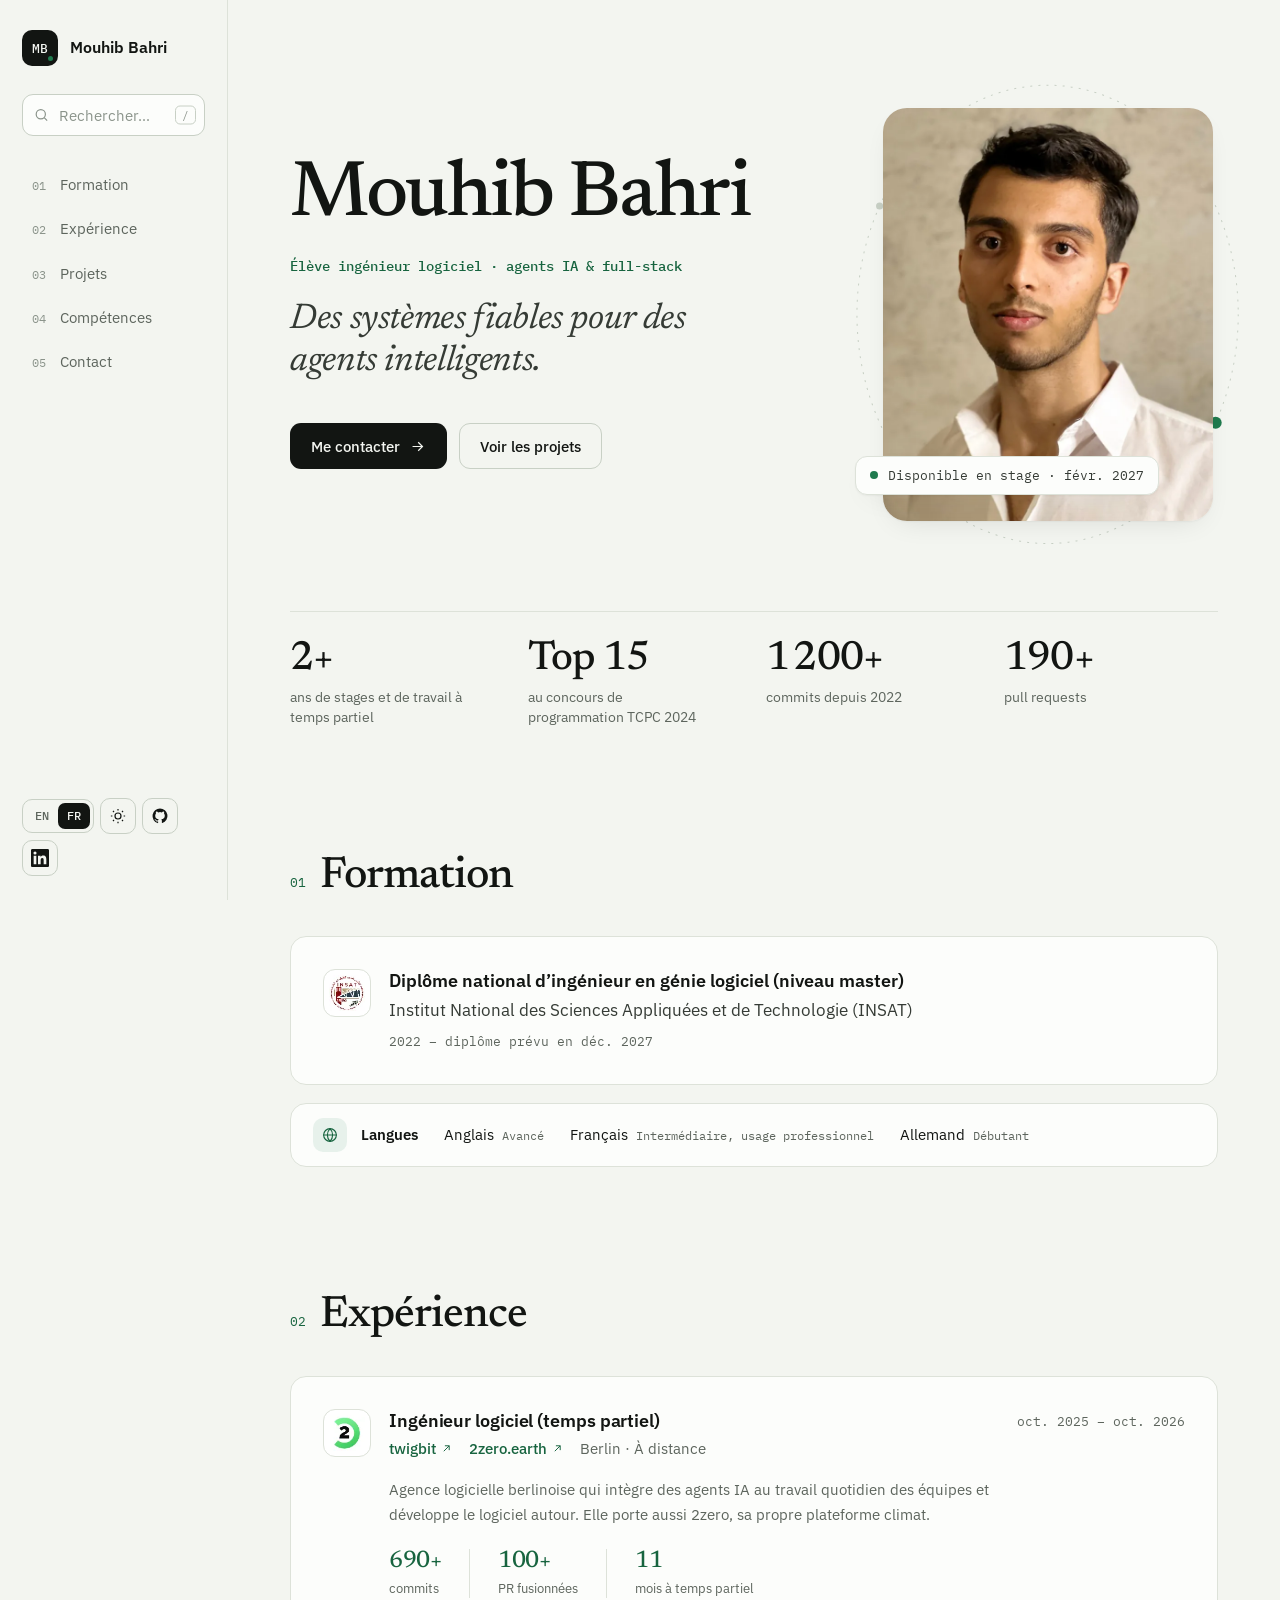
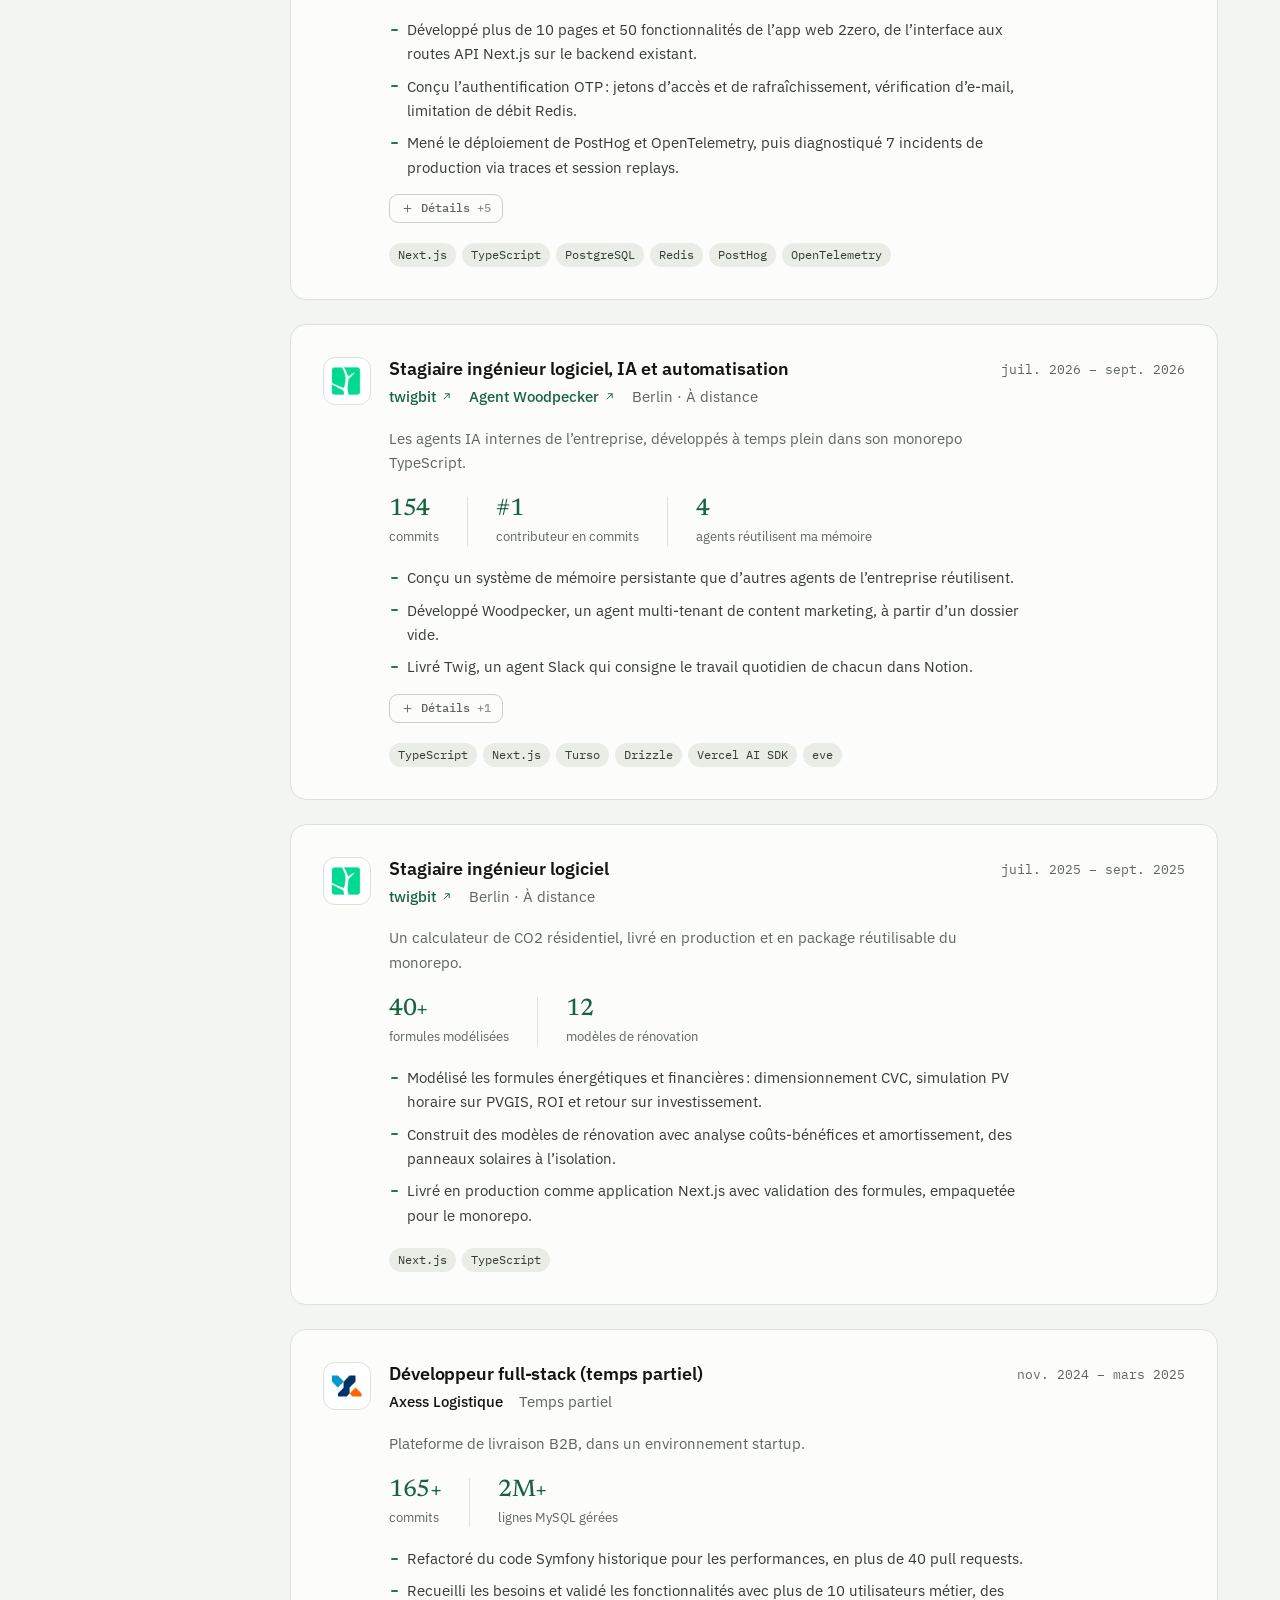
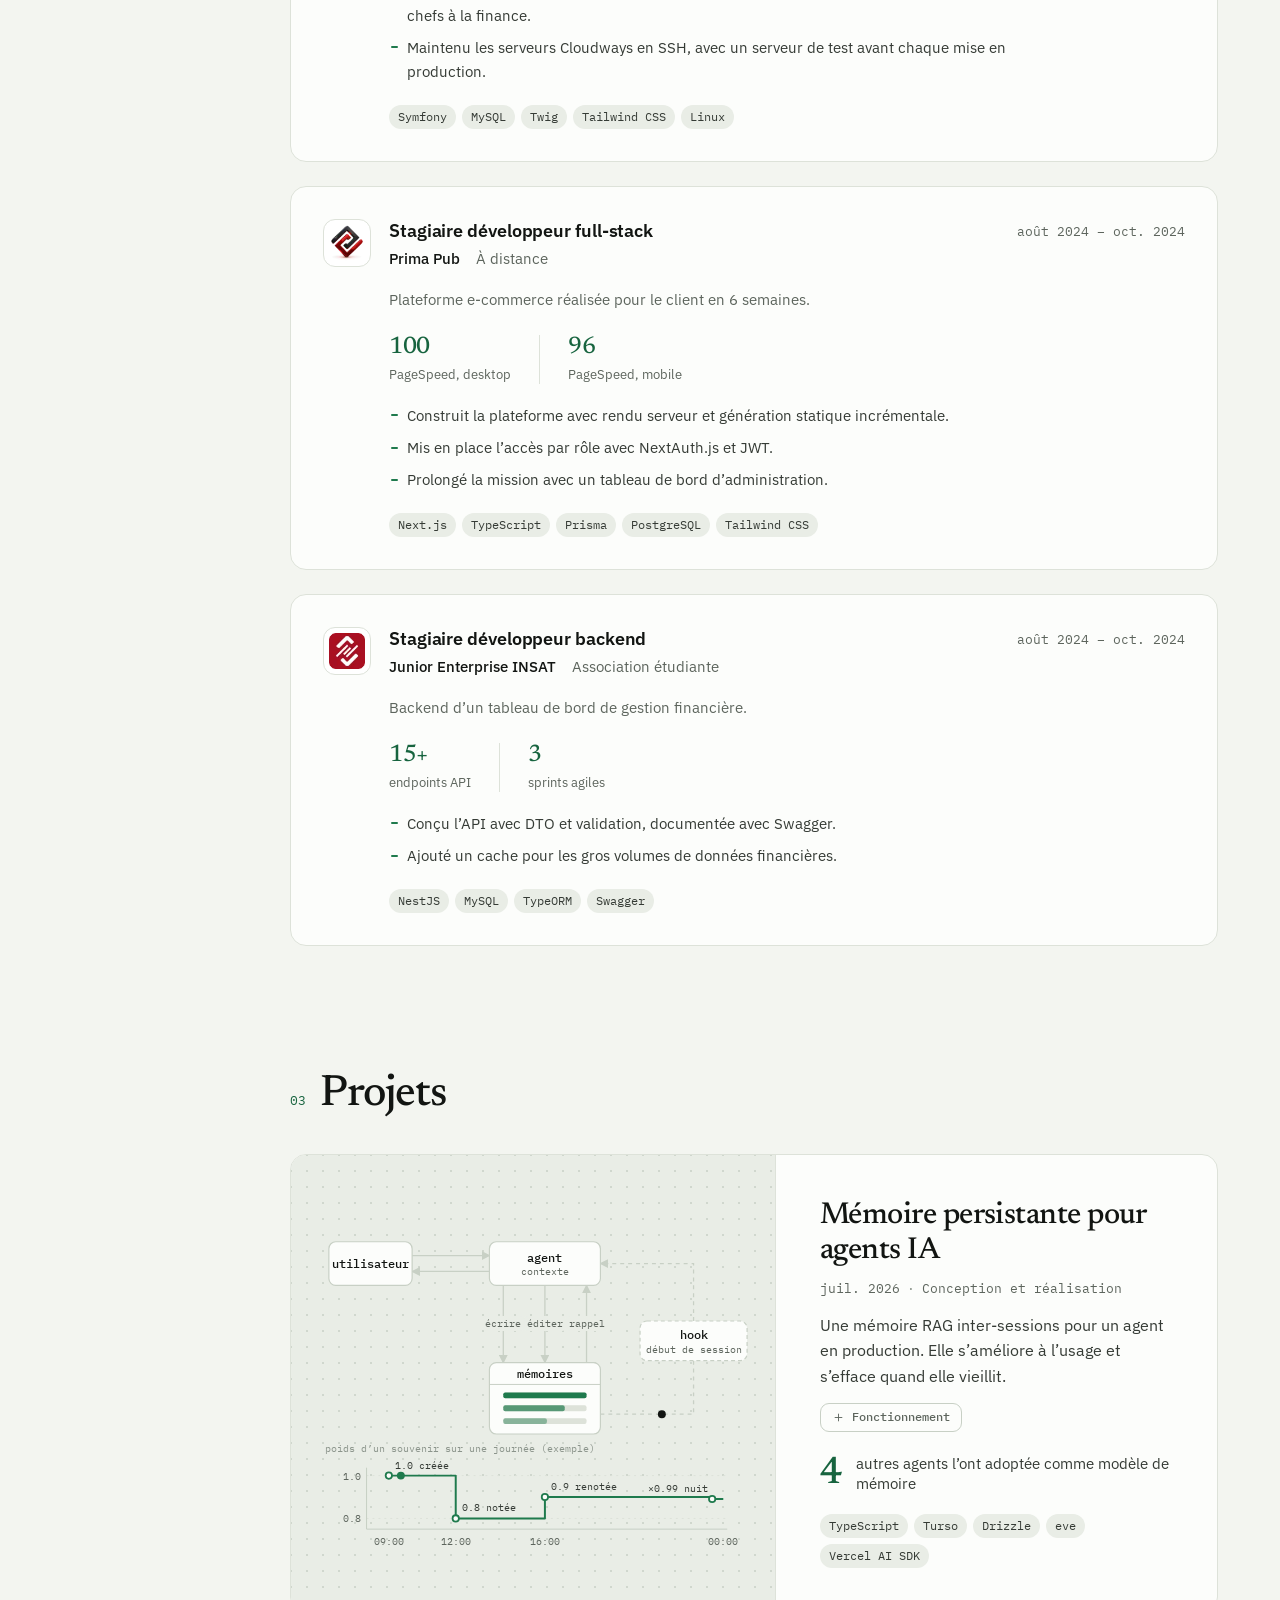
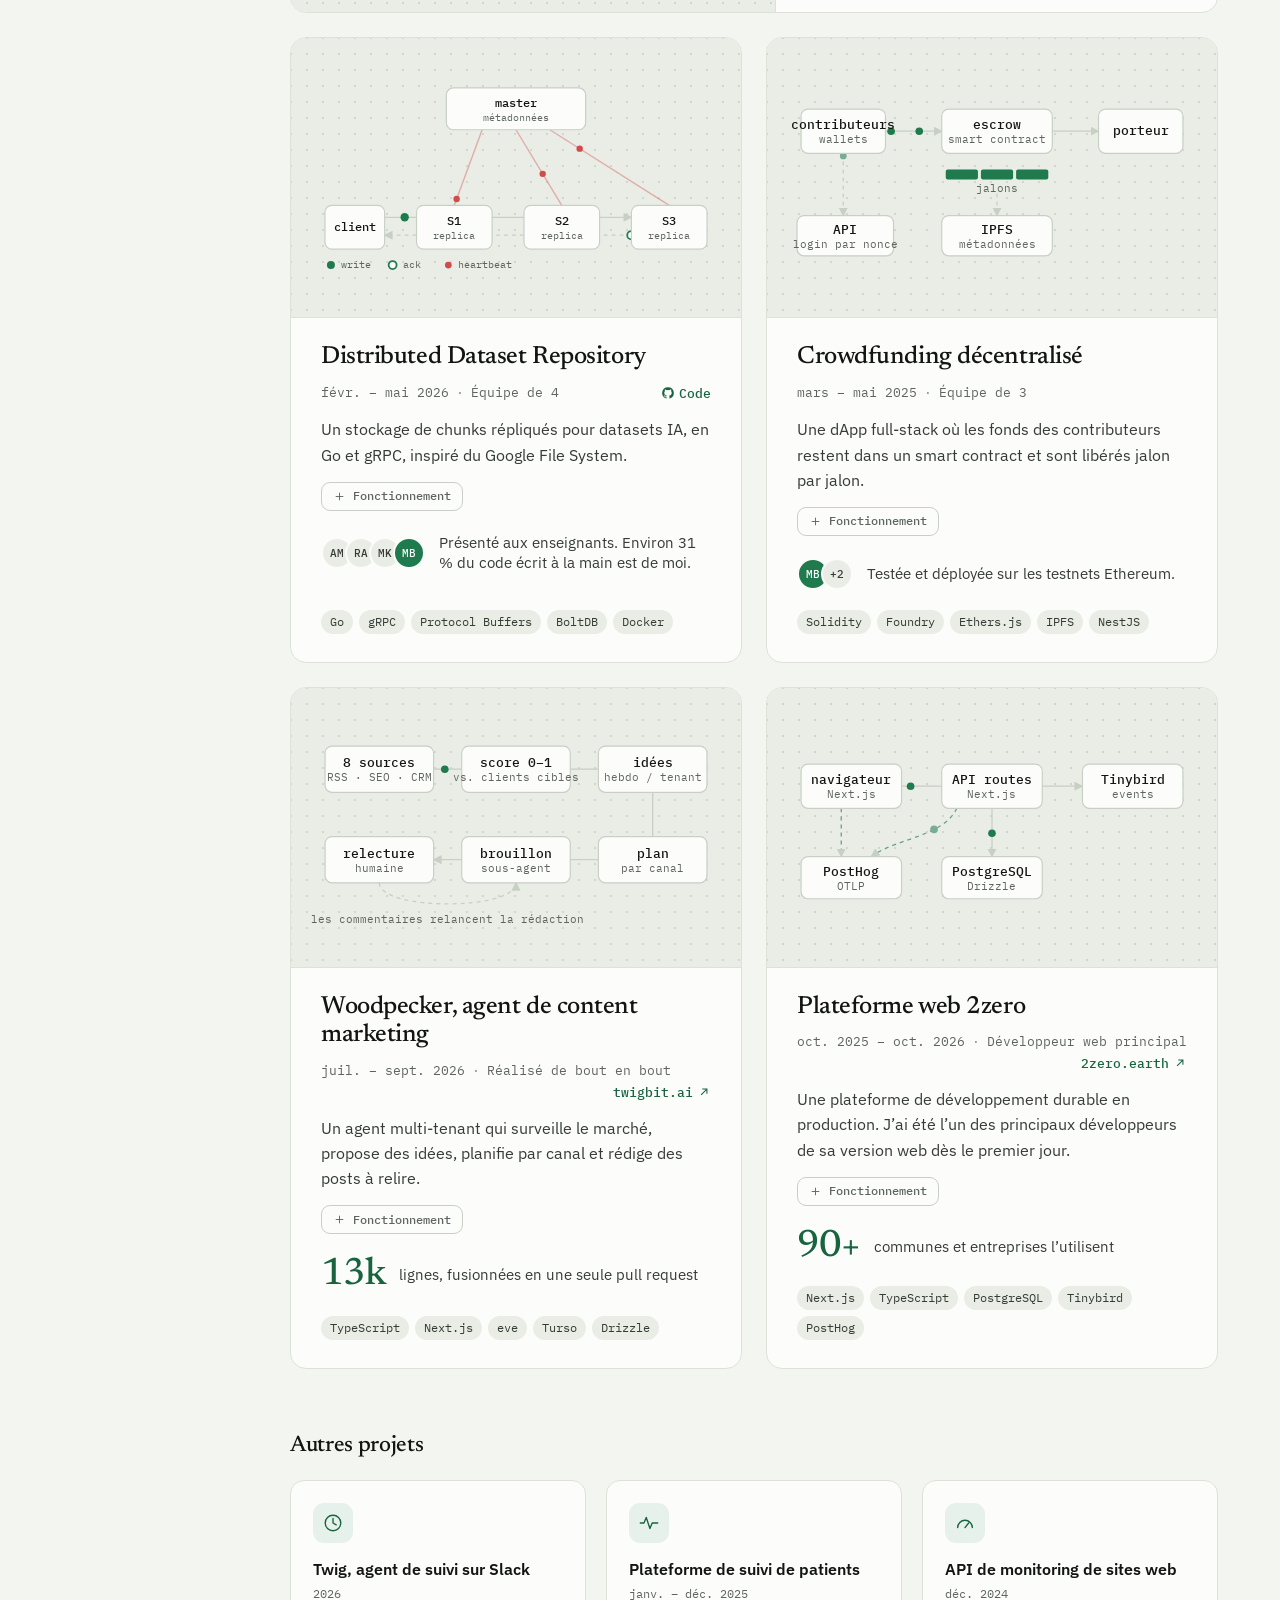
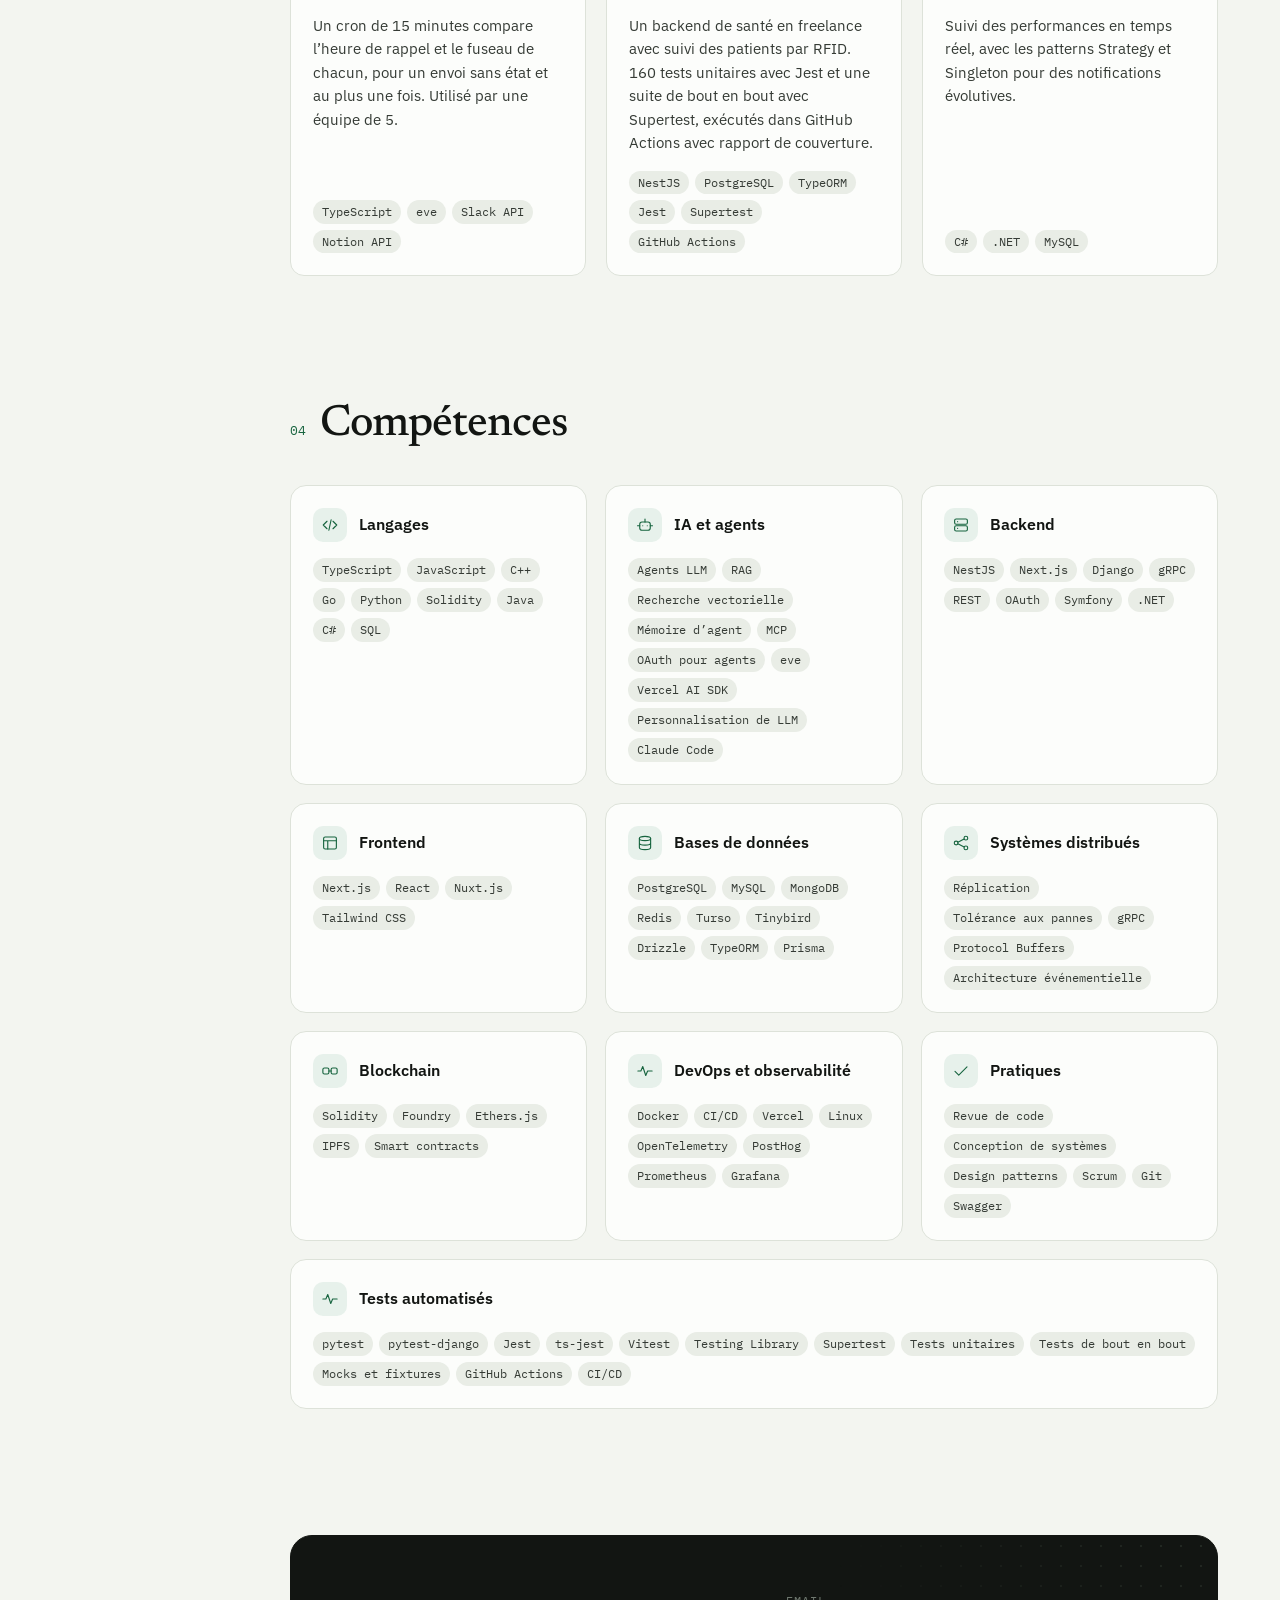
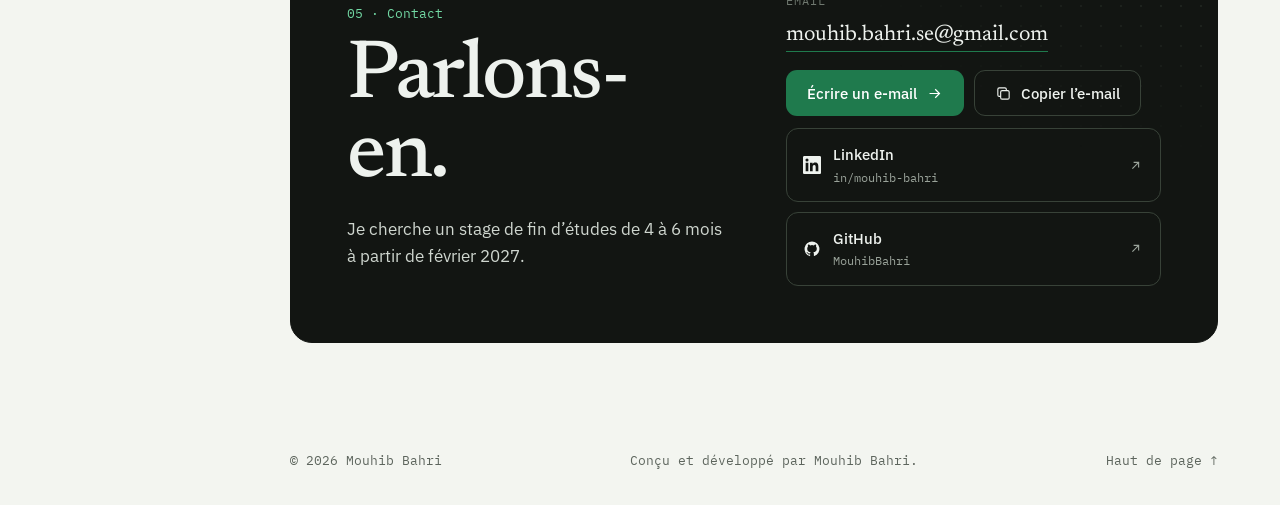
==== commit 2d63764c: "Cache-bust CSS and JS with content hashes Co-Authored-By: Claude Opus 5.5 <noreply@anthropic.com> Cl" ====
--- a/fr/index.html
+++ b/fr/index.html
@@ -28,7 +28,7 @@
 var p=new URLSearchParams(location.search).get("palette");if(p)d.dataset.palette=p;
 })();
 </script>
-<link rel="stylesheet" href="../assets/css/site.css">
+<link rel="stylesheet" href="../assets/css/site.css?v=e051f83c">
 <script type="application/ld+json">{"@context":"https://schema.org","@type":"Person","name":"Mouhib Bahri","jobTitle":"Ingénieur logiciel","url":"https://mouhibbahri.github.io/fr/","image":"https://mouhibbahri.github.io/assets/img/mouhib.jpg","email":"mailto:mouhib.bahri.se@gmail.com","sameAs":["https://github.com/MouhibBahri","https://www.linkedin.com/in/mouhib-bahri"],"alumniOf":{"@type":"CollegeOrUniversity","name":"INSAT"}}</script>
 </head>
 <body>
@@ -369,6 +369,6 @@
 <a href="#top">Haut de page ↑</a>
 </footer>
 </main>
-<script src="../assets/js/site.js" defer></script>
+<script src="../assets/js/site.js?v=db5c9c48" defer></script>
 </body>
 </html>
